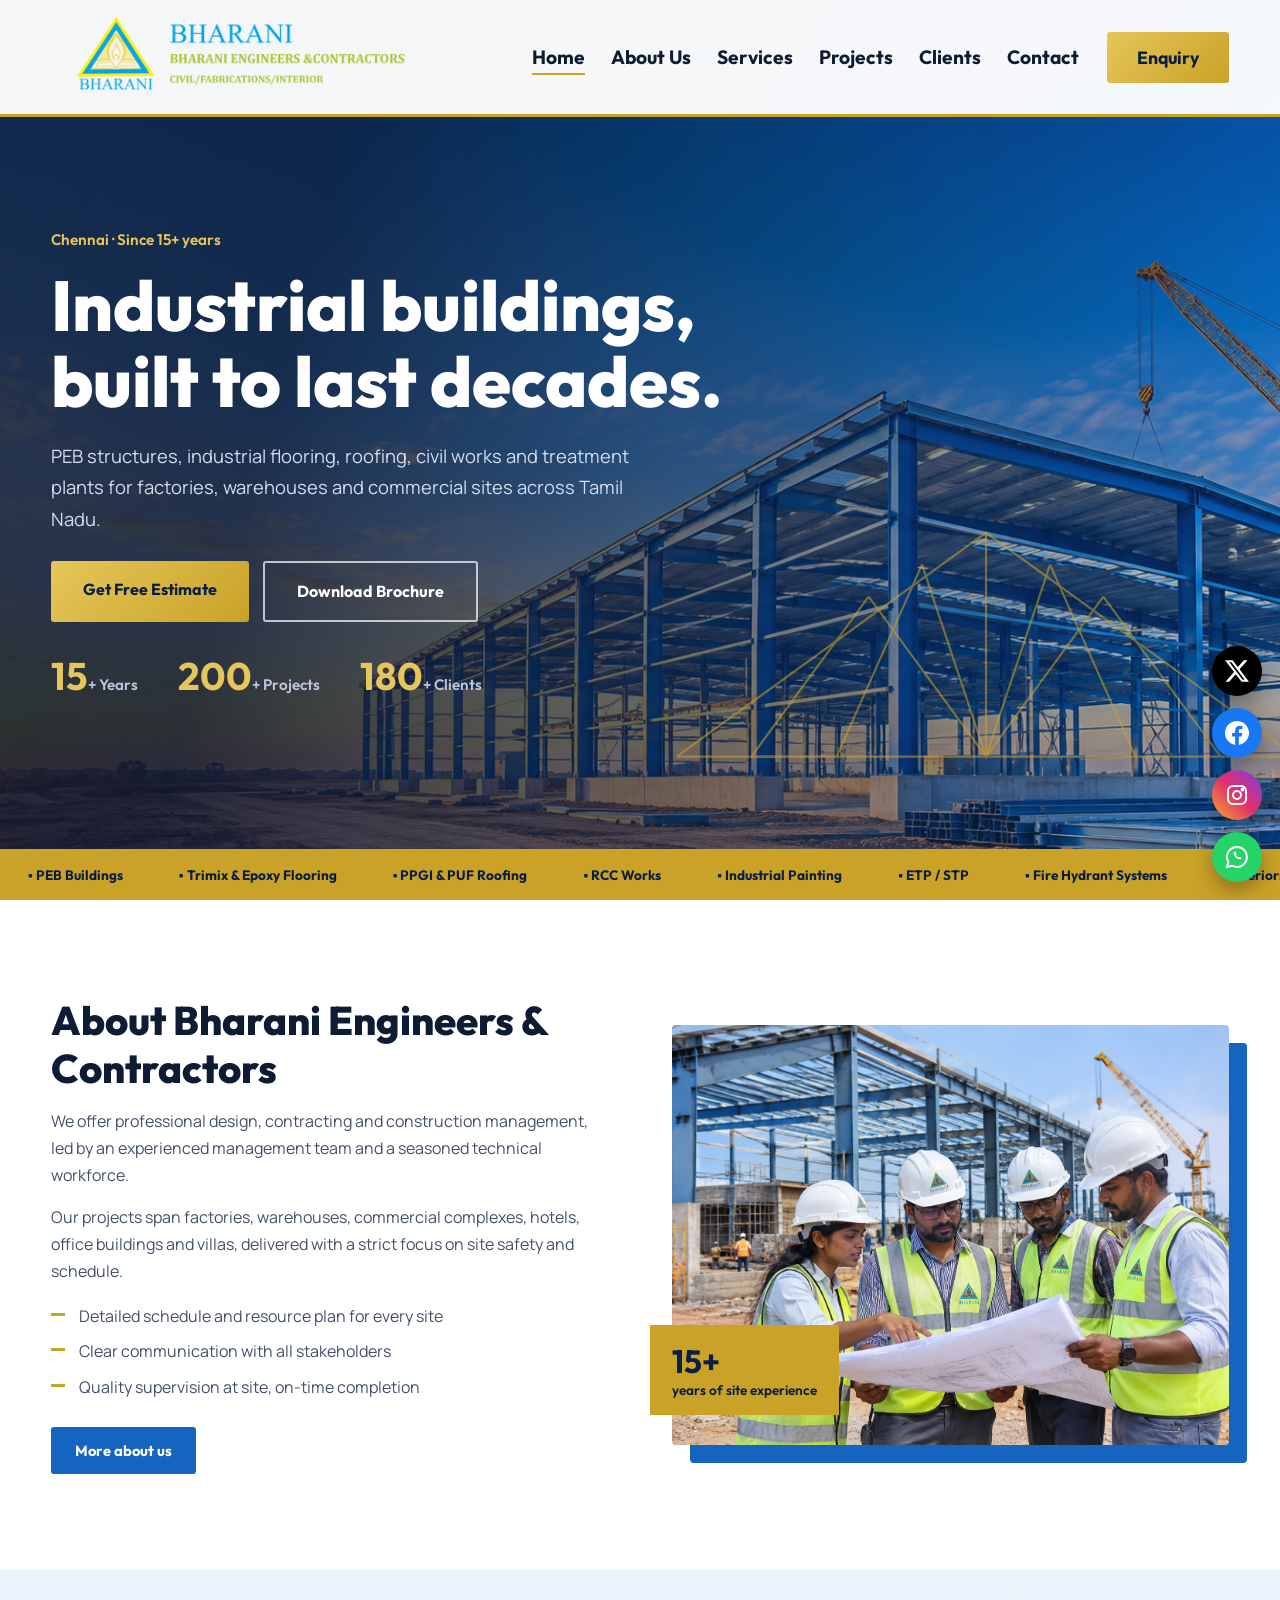
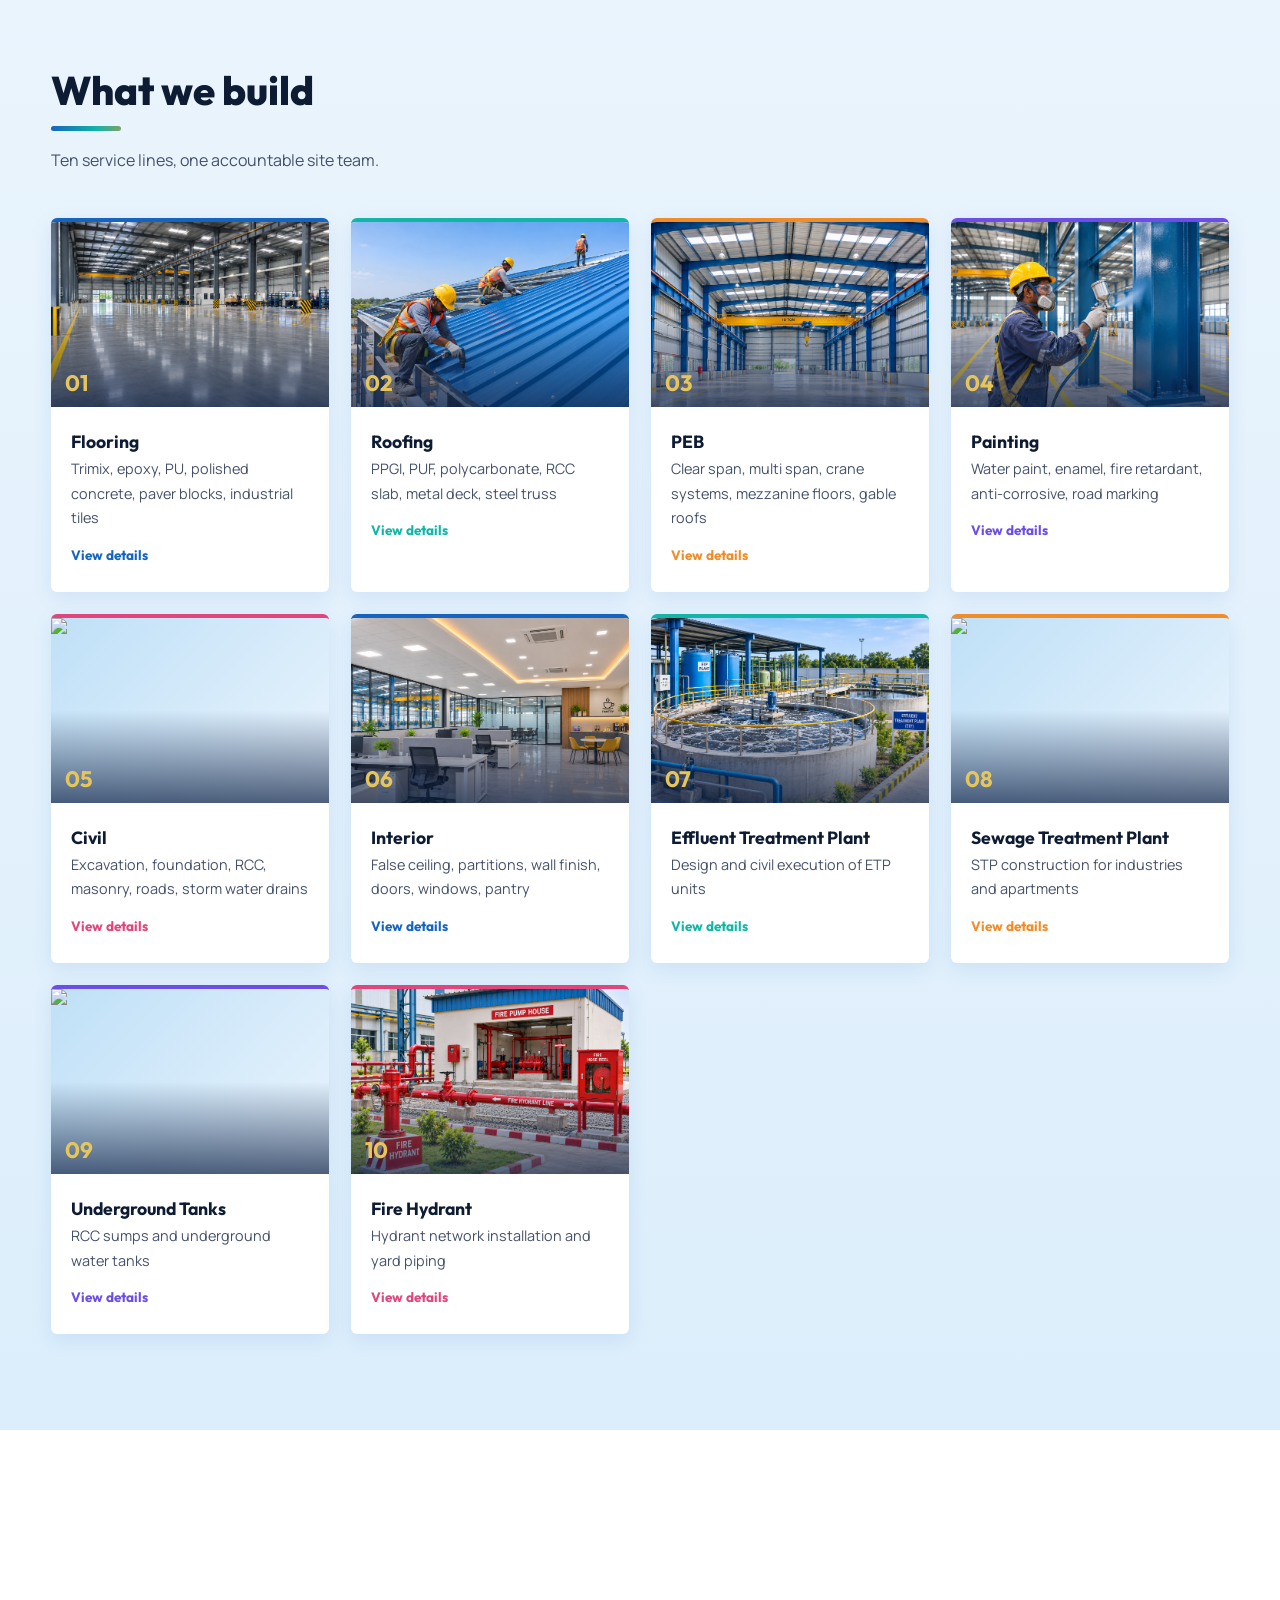
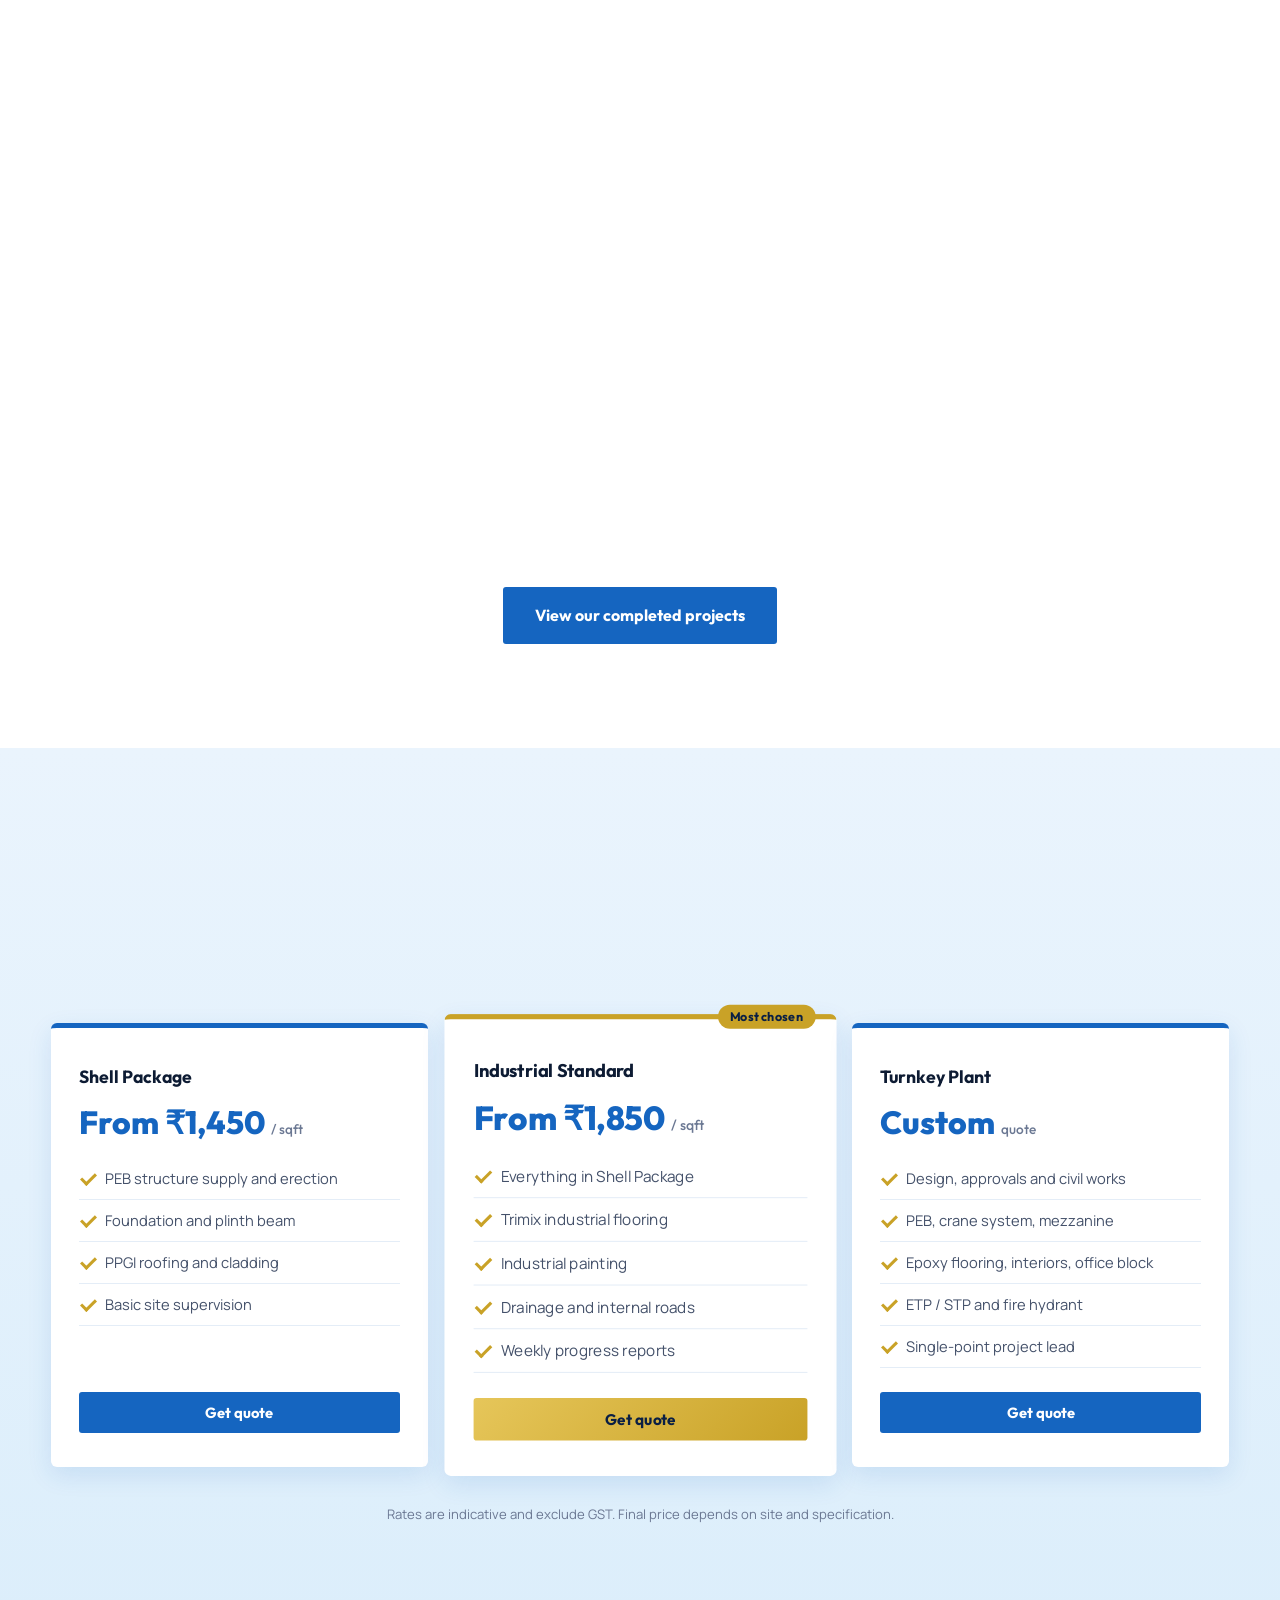
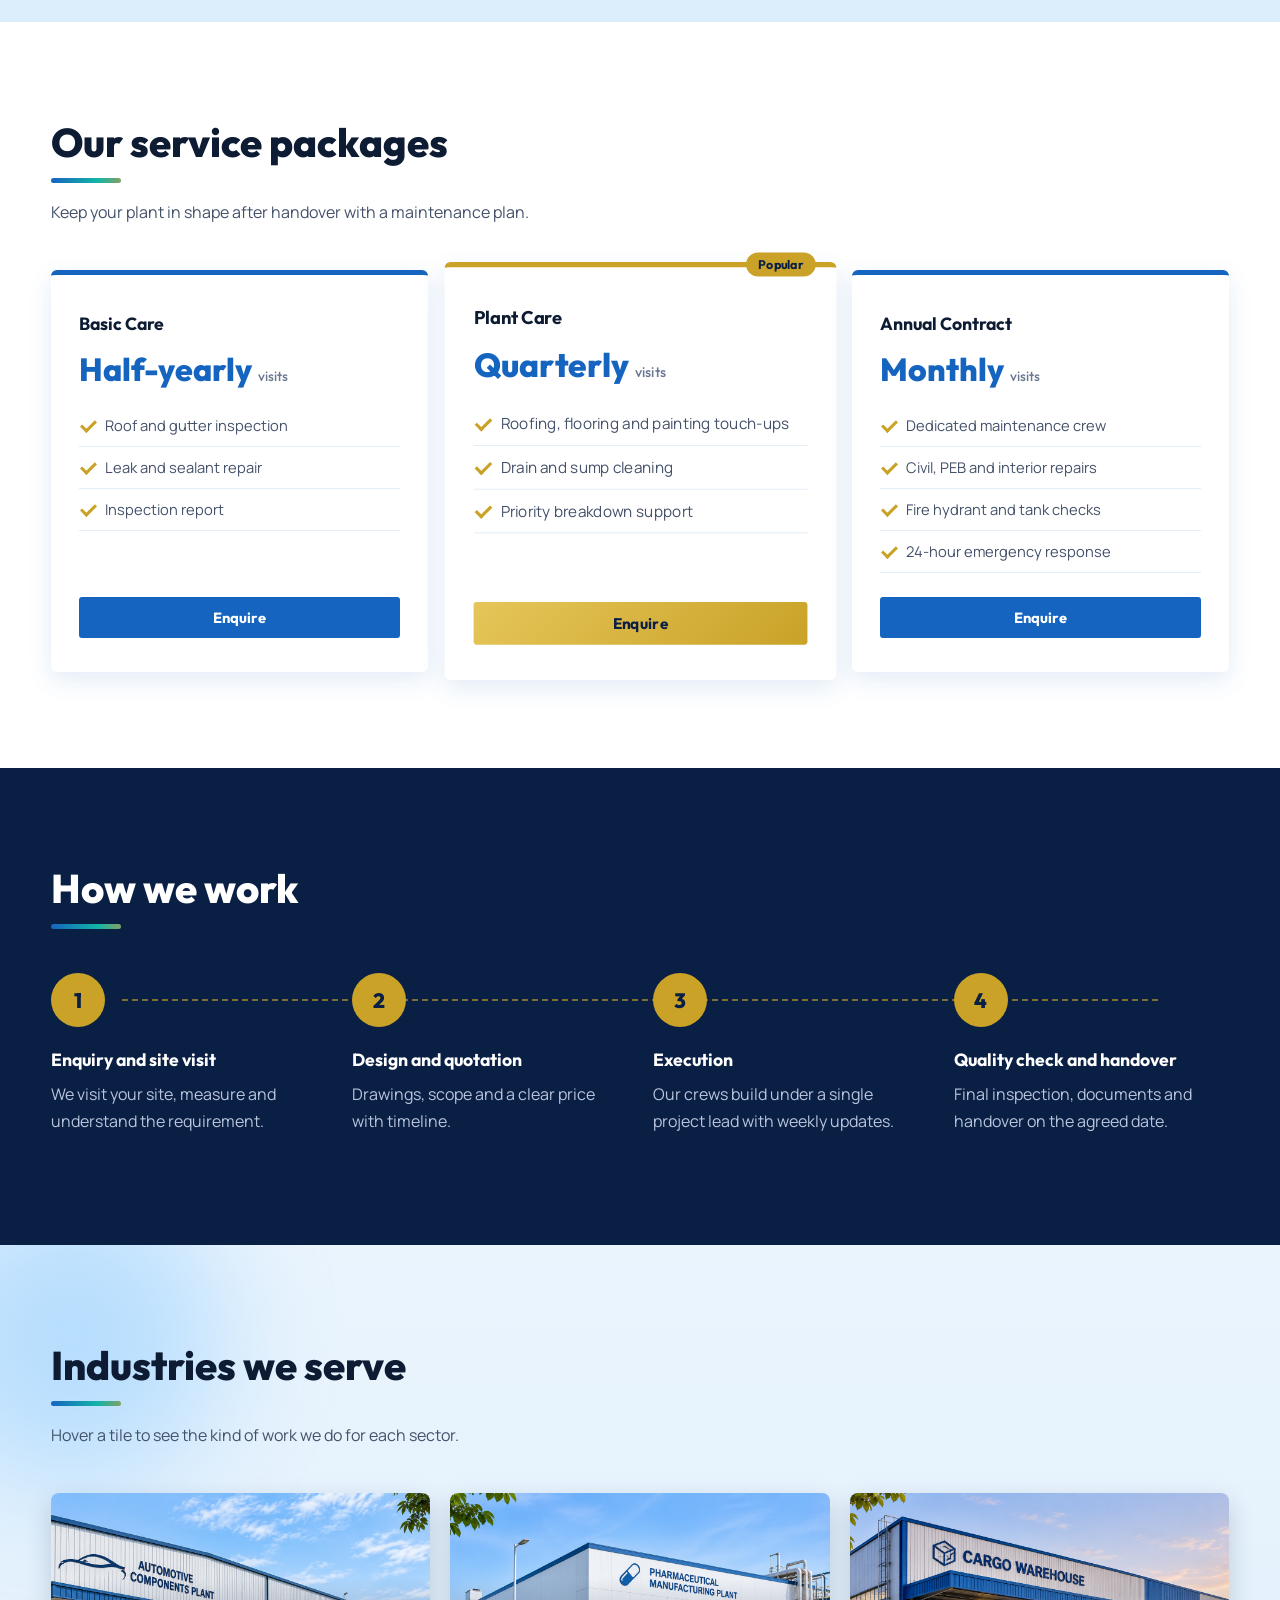
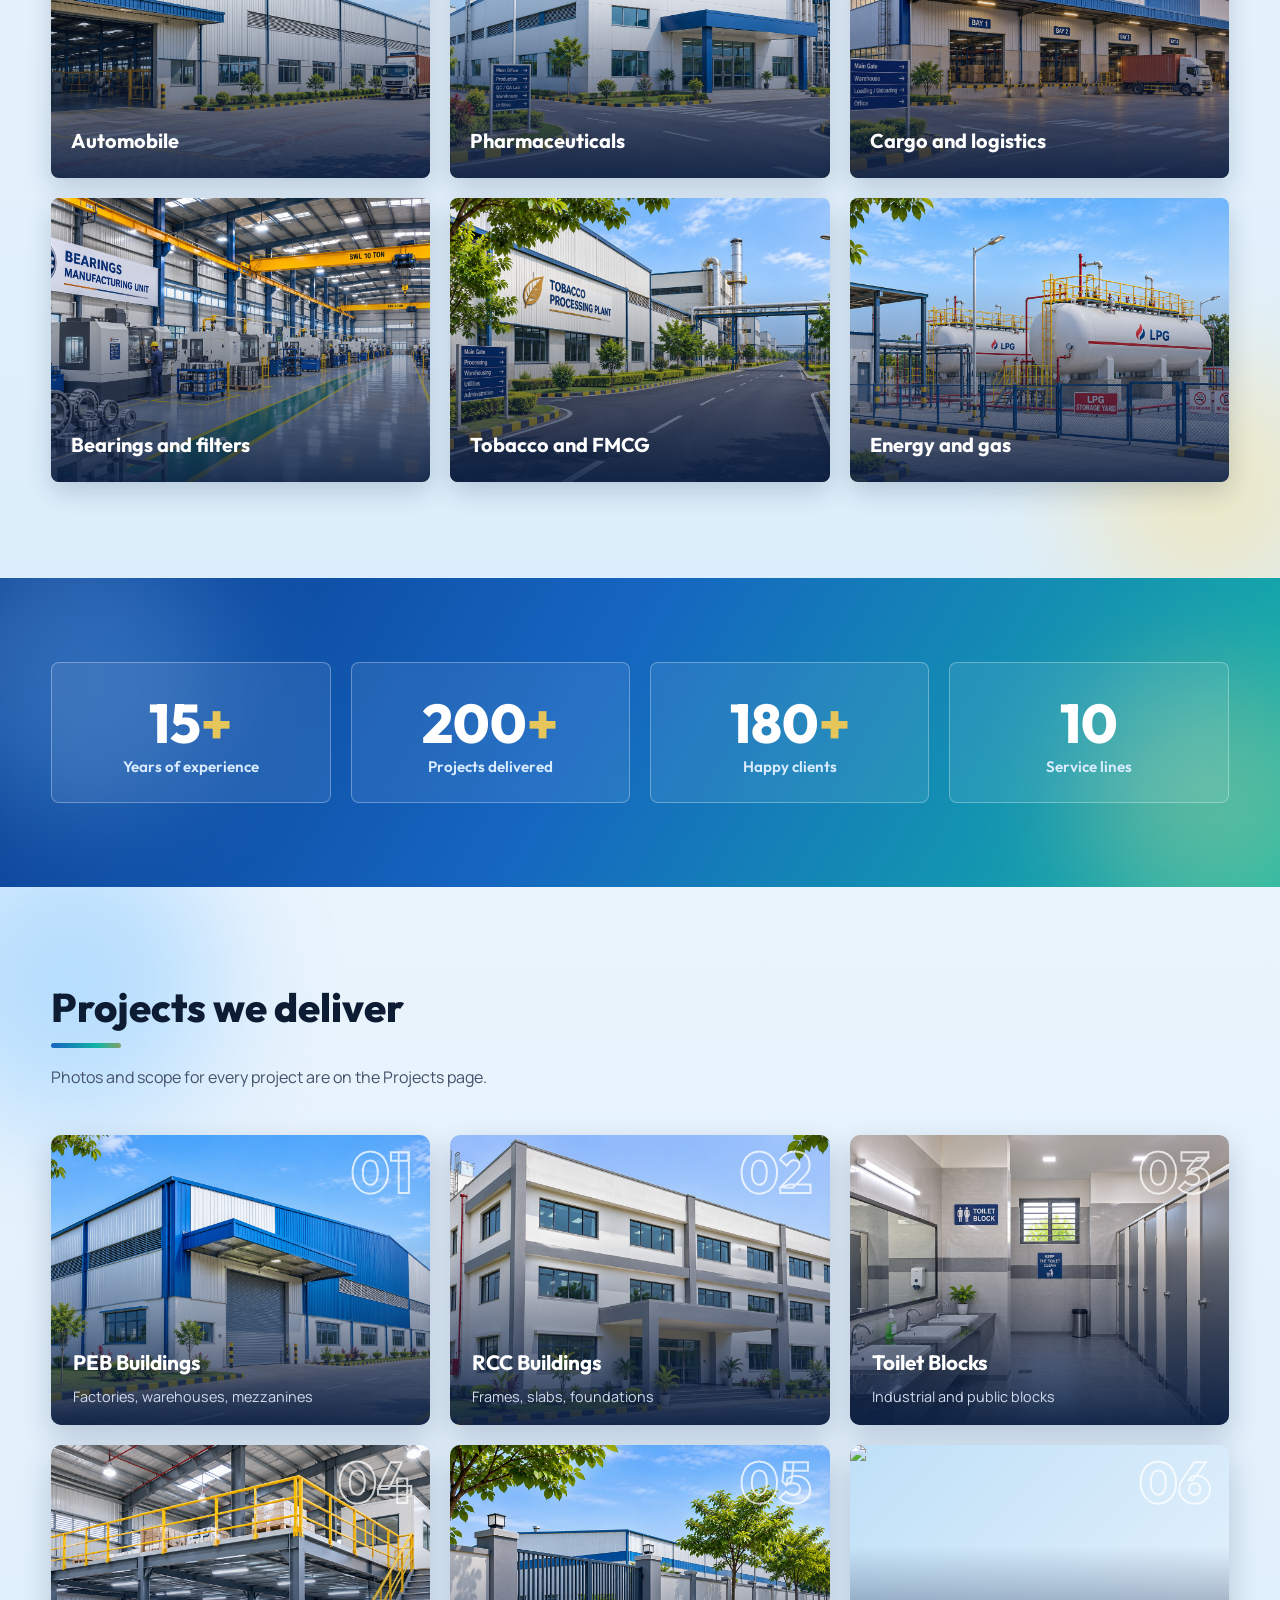
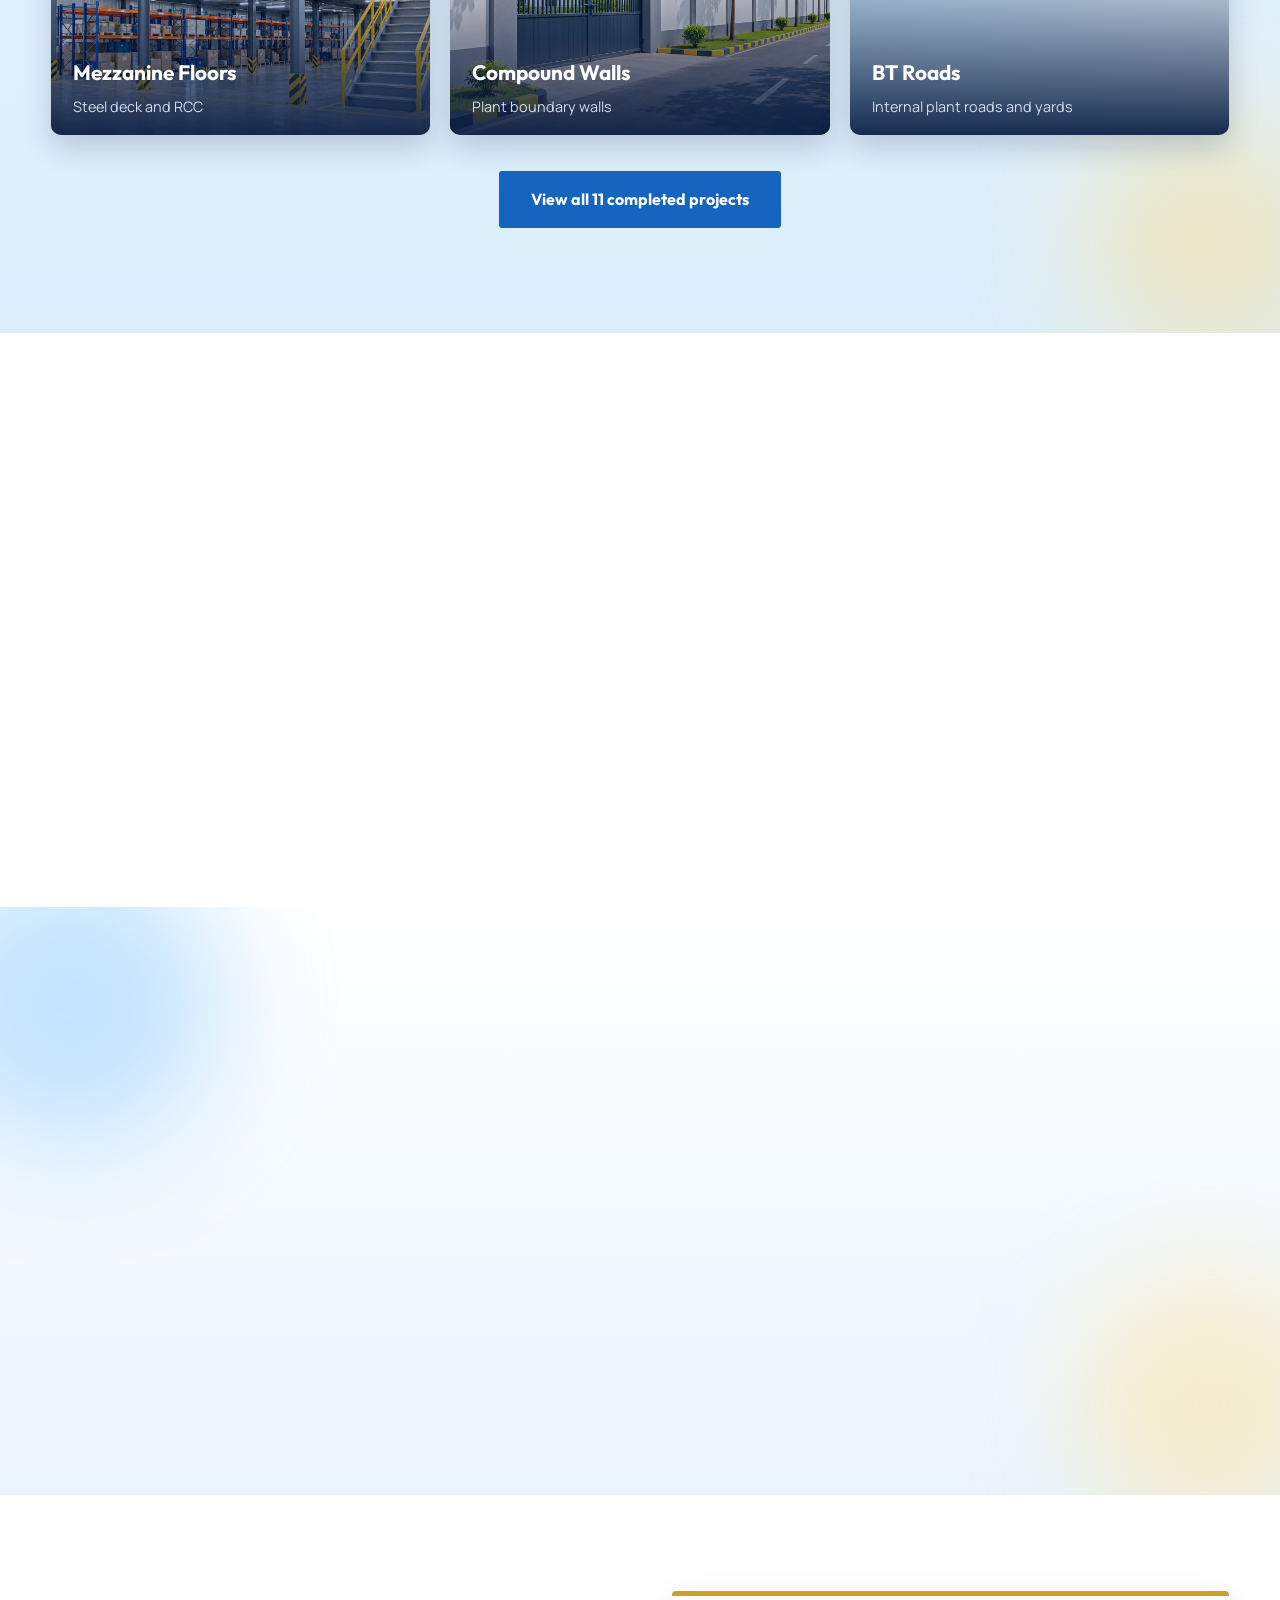
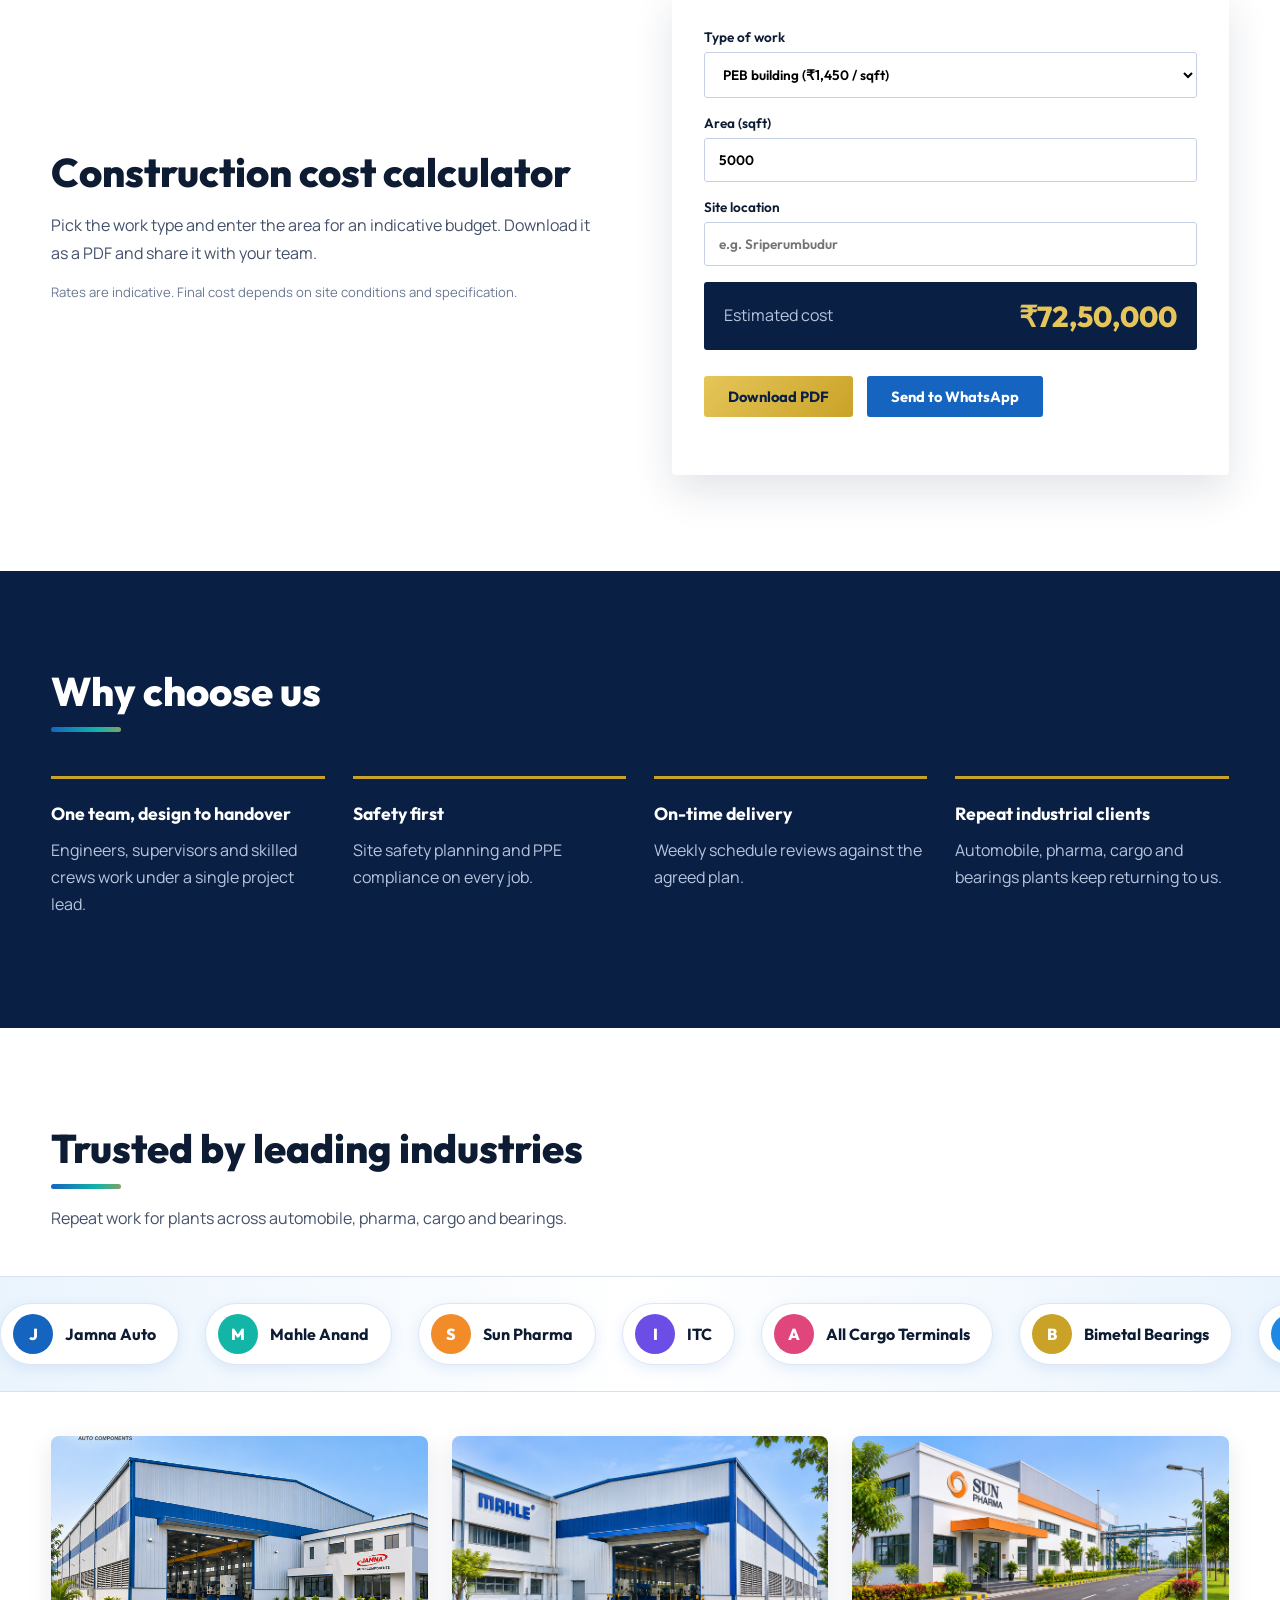
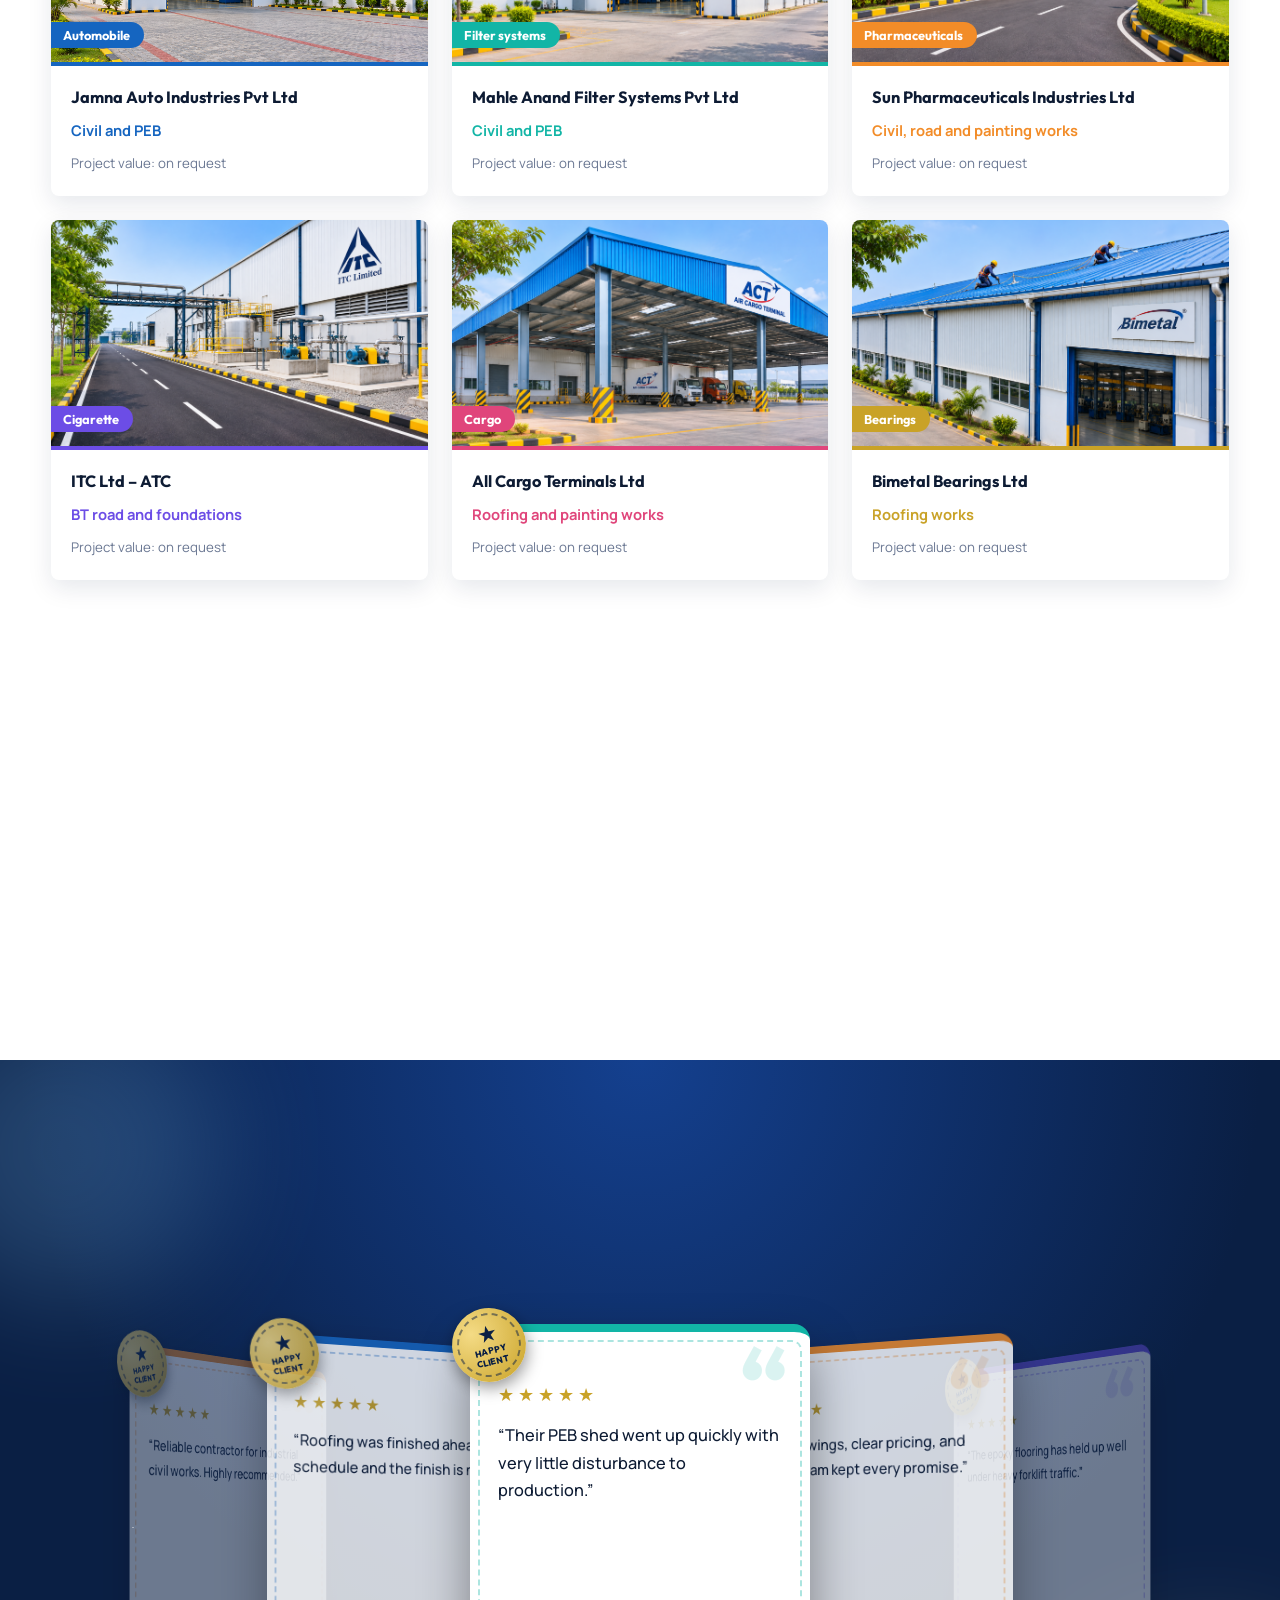
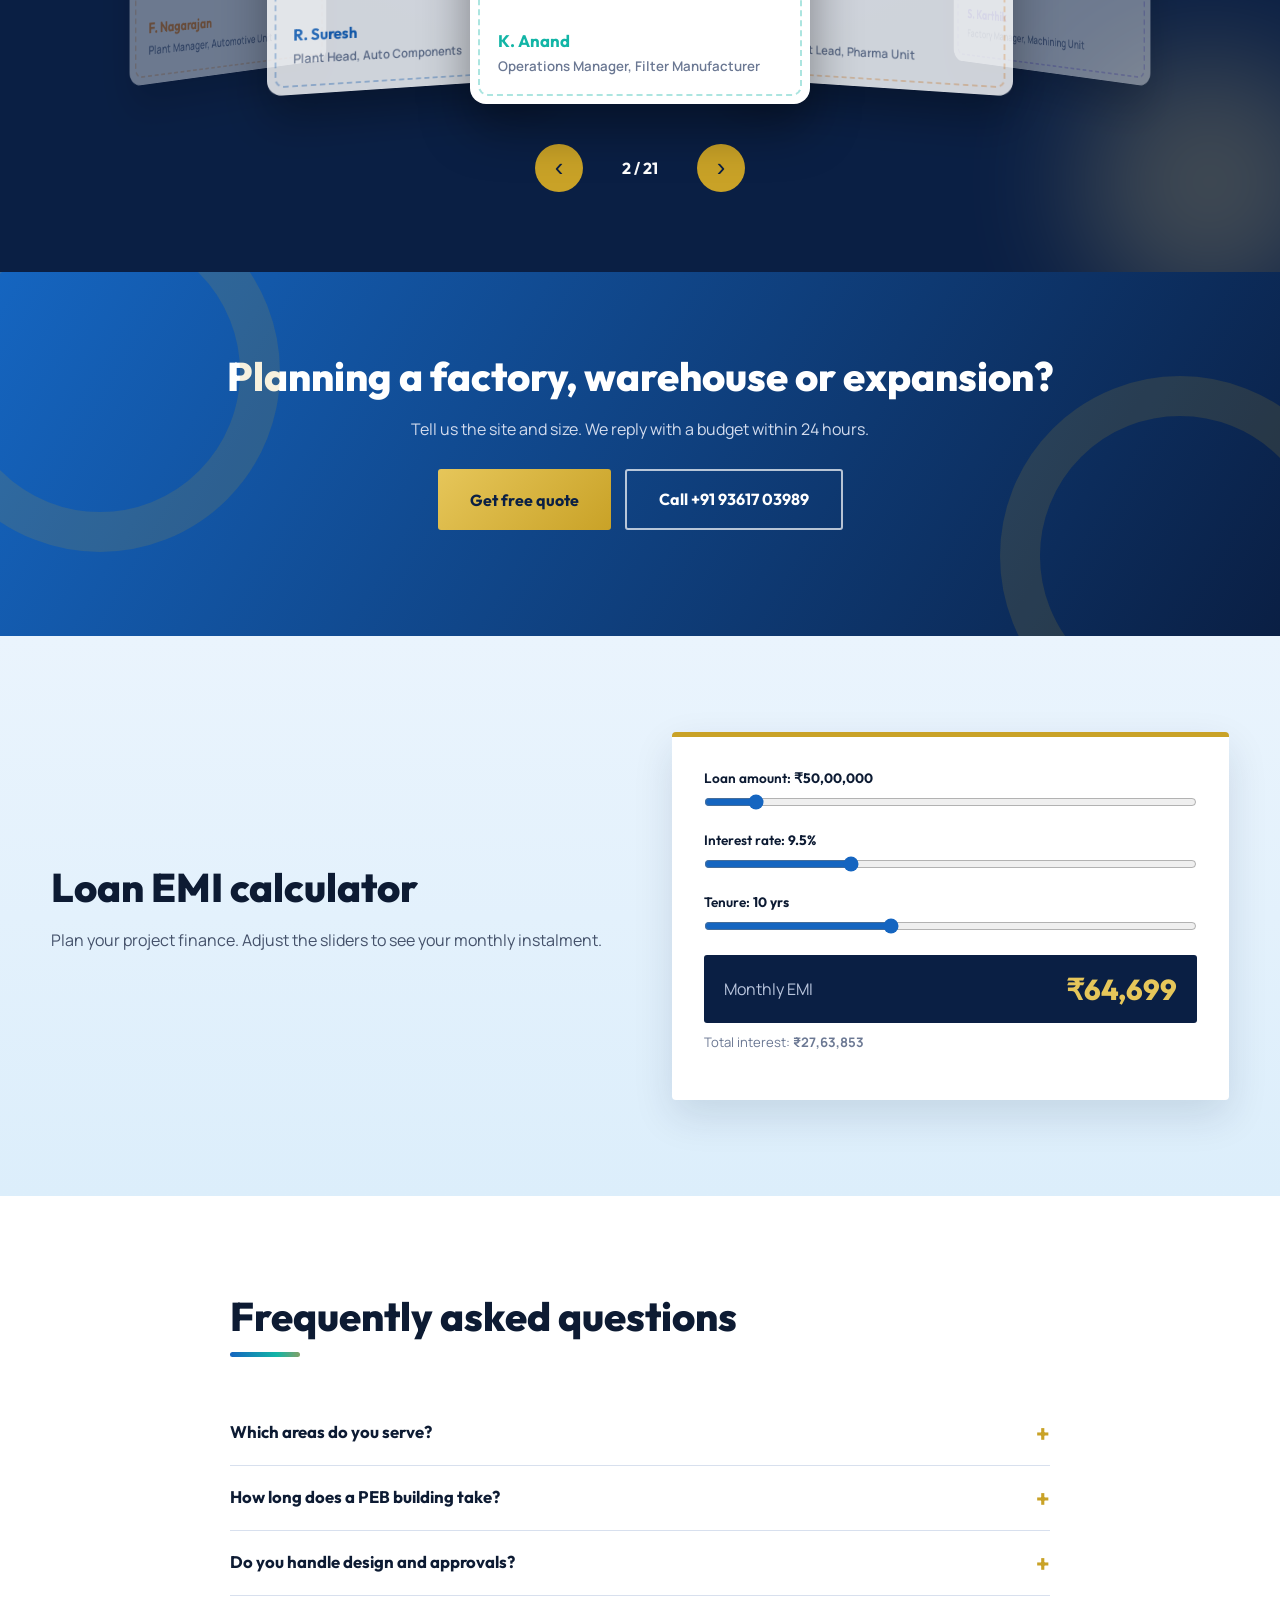
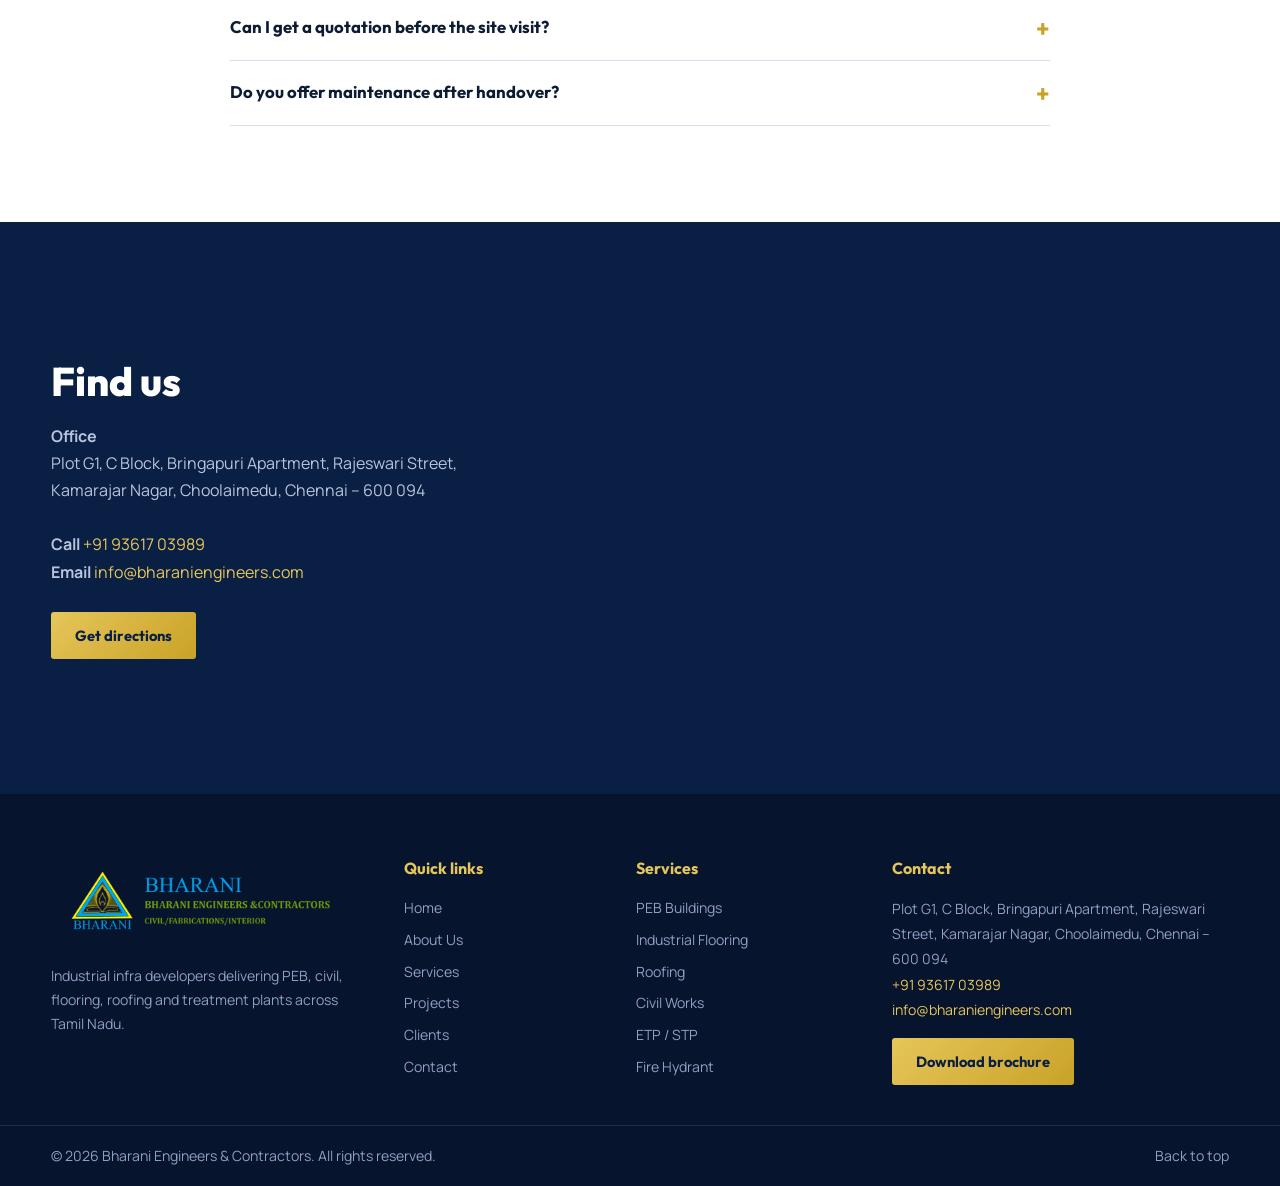
==== index.html @ 4a634eff "Add files via upload" ====
<!DOCTYPE html>
<html lang="en">
<head>
<meta charset="UTF-8">
<meta name="viewport" content="width=device-width, initial-scale=1">
<title>Bharani Engineers & Contractors | Civil, PEB, Flooring, Roofing & Fabrication – Chennai</title>
<meta name="description" content="Bharani Engineers & Contractors, Chennai: PEB buildings, industrial flooring, roofing, civil works, painting, STP/ETP and interiors for factories and commercial projects.">
<link rel="preconnect" href="https://fonts.googleapis.com">
<link href="https://fonts.googleapis.com/css2?family=Outfit:wght@400;500;600;700;800&family=Manrope:wght@400;500;600;700&display=swap" rel="stylesheet">
<link rel="stylesheet" href="css/style.css">
</head>
<body>
<div class="prog" id="prog"></div>

<header class="hdr" id="hdr">
  <a href="index.html" class="brand">
    <img src="images/logo.png" alt="Bharani logo" width="56" height="56">
    
  </a>
  <nav class="nav" id="nav">
    <a href="index.html" class="on">Home</a><a href="aboutus.html">About Us</a><a href="services.html">Services</a>
    <a href="projects.html">Projects</a><a href="clients.html">Clients</a><a href="contact.html">Contact</a>
  </nav>
  <button class="btn gold" data-open-enquiry>Enquiry</button>
  <button class="burger" id="burger" aria-label="Menu"><i></i><i></i><i></i></button>
</header>

<!-- HERO -->
<section class="hero">
  <div class="hero-bg"><img src="images/hero.jpg" alt="Industrial building site" width="1920" height="1080"></div>
  <svg class="truss" viewBox="0 0 600 300" aria-hidden="true">
    <g fill="none" stroke="#C9A227" stroke-width="2">
      <path d="M10 250H590M10 250L300 40L590 250"/><path d="M80 250L190 100M160 250L240 70M300 250V40M440 250L360 70M520 250L410 100"/><path d="M80 250L160 250M190 100L300 250L410 100M240 70L300 250L360 70"/>
    </g>
  </svg>
  <div class="wrap hero-in">
    <p class="tag">Chennai · Since 15+ years</p>
    <h1>Industrial buildings, built to last decades.</h1>
    <p class="lead">PEB structures, industrial flooring, roofing, civil works and treatment plants for factories, warehouses and commercial sites across Tamil Nadu.</p>
    <div class="cta">
      <a class="btn gold lg" href="#calculator">Get Free Estimate</a>
      <a class="btn ghost lg" href="Bharani-Company-Profile.pdf" download>Download Brochure</a>
    </div>
    <ul class="hero-stats">
      <li><b data-count="15">0</b>+ Years</li><li><b data-count="200">0</b>+ Projects</li><li><b data-count="180">0</b>+ Clients</li>
    </ul>
  </div>
  <div class="ticker"><div>
    <span>PEB Buildings</span><span>Trimix &amp; Epoxy Flooring</span><span>PPGI &amp; PUF Roofing</span><span>RCC Works</span><span>Industrial Painting</span><span>ETP / STP</span><span>Fire Hydrant Systems</span><span>Interiors</span>
    <span>PEB Buildings</span><span>Trimix &amp; Epoxy Flooring</span><span>PPGI &amp; PUF Roofing</span><span>RCC Works</span><span>Industrial Painting</span><span>ETP / STP</span><span>Fire Hydrant Systems</span><span>Interiors</span>
  </div></div>
</section>

<!-- ABOUT -->
<section class="sec" id="about">
  <div class="wrap two">
    <div class="rv">
      <h2>About Bharani Engineers &amp; Contractors</h2>
      <p>We offer professional design, contracting and construction management, led by an experienced management team and a seasoned technical workforce.</p>
      <p>Our projects span factories, warehouses, commercial complexes, hotels, office buildings and villas, delivered with a strict focus on site safety and schedule.</p>
      <ul class="ticks">
        <li>Detailed schedule and resource plan for every site</li>
        <li>Clear communication with all stakeholders</li>
        <li>Quality supervision at site, on-time completion</li>
      </ul>
      <a class="btn blue" href="aboutus.html">More about us</a>
    </div>
    <div class="imgstack rv">
      <img src="images/about-site.jpg" alt="Bharani team at an industrial site" loading="lazy" width="560" height="420">
      <div class="badge"><b>15+</b>years of site experience</div>
    </div>
  </div>
</section>

<!-- FOUNDER -->
<!-- <section class="sec dark" id="founder">
  <div class="wrap two rev">
    <div class="founder rv">
      <img src="images/founder.jpg" alt="Founder of Bharani Engineers" loading="lazy" width="420" height="500">
    </div>
    <div class="rv">
      <h2>Meet our founder</h2>
      <p class="name">[Founder Name] <span>Founder &amp; Managing Director</span></p>
      <p>[Add 3–4 lines: qualification, years in the industry, and the founding story of Bharani.]</p>
      <blockquote>“Every structure we hand over carries our name, so it has to carry weight for decades.”</blockquote>
      <a class="btn gold" href="contact.html">Talk to us</a>
    </div>
  </div>
</section> -->

<!-- SERVICES -->
<section class="sec sky" id="services">
  <div class="wrap">
    <div class="head rv"><h2>What we build</h2><p>Ten service lines, one accountable site team.</p></div>
    <div class="svc-cards"><article class="svc2 rv"><div class="ph"><img src="images/services/flooring.jpg" alt="Flooring work" loading="lazy" width="400" height="260"><i>01</i></div><div class="bd"><h3>Flooring</h3><p>Trimix, epoxy, PU, polished concrete, paver blocks, industrial tiles</p><a href="services.html#flooring">View details</a></div></article><article class="svc2 rv"><div class="ph"><img src="images/services/roofing.jpg" alt="Roofing work" loading="lazy" width="400" height="260"><i>02</i></div><div class="bd"><h3>Roofing</h3><p>PPGI, PUF, polycarbonate, RCC slab, metal deck, steel truss</p><a href="services.html#roofing">View details</a></div></article><article class="svc2 rv"><div class="ph"><img src="images/services/peb.jpg" alt="PEB work" loading="lazy" width="400" height="260"><i>03</i></div><div class="bd"><h3>PEB</h3><p>Clear span, multi span, crane systems, mezzanine floors, gable roofs</p><a href="services.html#peb">View details</a></div></article><article class="svc2 rv"><div class="ph"><img src="images/services/painting.jpg" alt="Painting work" loading="lazy" width="400" height="260"><i>04</i></div><div class="bd"><h3>Painting</h3><p>Water paint, enamel, fire retardant, anti-corrosive, road marking</p><a href="services.html#painting">View details</a></div></article><article class="svc2 rv"><div class="ph"><img src="images/services/civil.jpg" alt="Civil work" loading="lazy" width="400" height="260"><i>05</i></div><div class="bd"><h3>Civil</h3><p>Excavation, foundation, RCC, masonry, roads, storm water drains</p><a href="services.html#civil">View details</a></div></article><article class="svc2 rv"><div class="ph"><img src="images/services/interior.jpg" alt="Interior work" loading="lazy" width="400" height="260"><i>06</i></div><div class="bd"><h3>Interior</h3><p>False ceiling, partitions, wall finish, doors, windows, pantry</p><a href="services.html#interior">View details</a></div></article><article class="svc2 rv"><div class="ph"><img src="images/services/etp.jpg" alt="Effluent Treatment Plant work" loading="lazy" width="400" height="260"><i>07</i></div><div class="bd"><h3>Effluent Treatment Plant</h3><p>Design and civil execution of ETP units</p><a href="services.html#etp">View details</a></div></article><article class="svc2 rv"><div class="ph"><img src="images/services/stp.jpg" alt="Sewage Treatment Plant work" loading="lazy" width="400" height="260"><i>08</i></div><div class="bd"><h3>Sewage Treatment Plant</h3><p>STP construction for industries and apartments</p><a href="services.html#stp">View details</a></div></article><article class="svc2 rv"><div class="ph"><img src="images/services/tank.jpg" alt="Underground Tanks work" loading="lazy" width="400" height="260"><i>09</i></div><div class="bd"><h3>Underground Tanks</h3><p>RCC sumps and underground water tanks</p><a href="services.html#tank">View details</a></div></article><article class="svc2 rv"><div class="ph"><img src="images/services/hydrant.jpg" alt="Fire Hydrant work" loading="lazy" width="400" height="260"><i>10</i></div><div class="bd"><h3>Fire Hydrant</h3><p>Hydrant network installation and yard piping</p><a href="services.html#hydrant">View details</a></div></article></div>
  </div>
</section>

<!-- COMPLETED -->
<section class="sec" id="completed">
  <div class="wrap">
    <div class="head rv"><h2>Completed works</h2><p>A few recent site handovers from our industrial clients.</p></div>
    <div class="cw-grid">
      <article class="cw rv"><img src="images/completed/jamna-peb.jpg" alt="Jamna PEB building works" loading="lazy" width="500" height="360"><div><small>Jamna</small><h3>PEB Building Works</h3></div></article>
      <article class="cw rv"><img src="images/completed/mahle-expansion.jpg" alt="Mahle expansion works" loading="lazy" width="500" height="360"><div><small>Mahle</small><h3>Expansion Works</h3></div></article>
      <article class="cw rv"><img src="images/completed/weg-lpg.jpg" alt="WEG LPG yard foundation works, Hosur" loading="lazy" width="500" height="360"><div><small>WEG Industries, Hosur</small><h3>LPG Yard Foundation Works</h3></div></article>
    </div>
    <div class="chips rv"><span>Jamna Machine Building</span><span>Jamna Paver Block</span><span>Bimetal Roofing</span><span>Jamna Windows &amp; Doors</span><span>Jamna Floor Polishing</span><span>Mahle IMM Bay Expansion</span><span>Jamna Compound Wall</span><span>Jamna Epoxy Flooring</span></div>
    <div class="center"><a class="btn blue lg shine" href="projects.html">View our completed projects</a></div>
  </div>
</section>

<!-- CONSTRUCTION PACKAGES -->
<section class="sec sky" id="packages">
  <div class="wrap">
    <div class="head rv"><h2>Our construction packages</h2><p>Fixed scopes so you know what is included before work starts. Every package can be customised after a site visit.</p></div>
    <div class="pk-grid">
      <article class="pk rv"><h3>Shell Package</h3><div class="pr">From ₹1,450<small>/ sqft</small></div><ul><li>PEB structure supply and erection</li><li>Foundation and plinth beam</li><li>PPGI roofing and cladding</li><li>Basic site supervision</li></ul><button class="btn blue" data-open-enquiry>Get quote</button></article>
      <article class="pk hot rv"><em>Most chosen</em><h3>Industrial Standard</h3><div class="pr">From ₹1,850<small>/ sqft</small></div><ul><li>Everything in Shell Package</li><li>Trimix industrial flooring</li><li>Industrial painting</li><li>Drainage and internal roads</li><li>Weekly progress reports</li></ul><button class="btn gold" data-open-enquiry>Get quote</button></article>
      <article class="pk rv"><h3>Turnkey Plant</h3><div class="pr">Custom<small>quote</small></div><ul><li>Design, approvals and civil works</li><li>PEB, crane system, mezzanine</li><li>Epoxy flooring, interiors, office block</li><li>ETP / STP and fire hydrant</li><li>Single-point project lead</li></ul><button class="btn blue" data-open-enquiry>Get quote</button></article>
    </div>
    <p class="note center">Rates are indicative and exclude GST. Final price depends on site and specification.</p>
  </div>
</section>

<!-- SERVICE PACKAGES -->
<section class="sec" id="service-packages">
  <div class="wrap">
    <div class="head rv"><h2>Our service packages</h2><p>Keep your plant in shape after handover with a maintenance plan.</p></div>
    <div class="pk-grid">
      <article class="pk rv"><h3>Basic Care</h3><div class="pr">Half-yearly<small>visits</small></div><ul><li>Roof and gutter inspection</li><li>Leak and sealant repair</li><li>Inspection report</li></ul><button class="btn blue" data-open-enquiry>Enquire</button></article>
      <article class="pk hot rv"><em>Popular</em><h3>Plant Care</h3><div class="pr">Quarterly<small>visits</small></div><ul><li>Roofing, flooring and painting touch-ups</li><li>Drain and sump cleaning</li><li>Priority breakdown support</li></ul><button class="btn gold" data-open-enquiry>Enquire</button></article>
      <article class="pk rv"><h3>Annual Contract</h3><div class="pr">Monthly<small>visits</small></div><ul><li>Dedicated maintenance crew</li><li>Civil, PEB and interior repairs</li><li>Fire hydrant and tank checks</li><li>24-hour emergency response</li></ul><button class="btn blue" data-open-enquiry>Enquire</button></article>
    </div>
  </div>
</section>

<!-- PROCESS -->
<section class="sec dark" id="process">
  <div class="wrap">
    <div class="head rv"><h2>How we work</h2></div>
    <ol class="steps">
      <li class="rv"><b>1</b><h3>Enquiry and site visit</h3><p>We visit your site, measure and understand the requirement.</p></li>
      <li class="rv"><b>2</b><h3>Design and quotation</h3><p>Drawings, scope and a clear price with timeline.</p></li>
      <li class="rv"><b>3</b><h3>Execution</h3><p>Our crews build under a single project lead with weekly updates.</p></li>
      <li class="rv"><b>4</b><h3>Quality check and handover</h3><p>Final inspection, documents and handover on the agreed date.</p></li>
    </ol>
  </div>
</section>

<!-- INDUSTRIES -->
<section class="sec sky" id="industries"><span class="blob b1"></span><span class="blob b2"></span>
  <div class="wrap">
    <div class="head rv"><h2>Industries we serve</h2><p>Hover a tile to see the kind of work we do for each sector.</p></div>
    <div class="ind-tiles"><a href="projects.html" class="it rv" style="--c:#1565C0"><img src="images/industries/automobile.jpg" alt="Automobile industry" loading="lazy" width="400" height="320"><span class="tg"></span><div><h3>Automobile</h3><p>Plants, machine shops, paver yards</p></div></a><a href="projects.html" class="it rv" style="--c:#12B5A6"><img src="images/industries/pharma.jpg" alt="Pharmaceuticals industry" loading="lazy" width="400" height="320"><span class="tg"></span><div><h3>Pharmaceuticals</h3><p>Civil, roads and painting</p></div></a><a href="projects.html" class="it rv" style="--c:#F28C28"><img src="images/industries/cargo.jpg" alt="Cargo and logistics industry" loading="lazy" width="400" height="320"><span class="tg"></span><div><h3>Cargo and logistics</h3><p>Roofing and warehouse works</p></div></a><a href="projects.html" class="it rv" style="--c:#6C4DE6"><img src="images/industries/bearings.jpg" alt="Bearings and filters industry" loading="lazy" width="400" height="320"><span class="tg"></span><div><h3>Bearings and filters</h3><p>Expansion bays and PEB sheds</p></div></a><a href="projects.html" class="it rv" style="--c:#E0457B"><img src="images/industries/tobacco.jpg" alt="Tobacco and FMCG industry" loading="lazy" width="400" height="320"><span class="tg"></span><div><h3>Tobacco and FMCG</h3><p>BT roads and foundations</p></div></a><a href="projects.html" class="it rv" style="--c:#C9A227"><img src="images/industries/energy.jpg" alt="Energy and gas industry" loading="lazy" width="400" height="320"><span class="tg"></span><div><h3>Energy and gas</h3><p>LPG yard foundations</p></div></a></div>
  </div>
</section>

<!-- NUMBERS -->
<section class="nums" id="numbers"><span class="blob b1"></span><span class="blob b2"></span>
  <div class="wrap nums-g">
    <div class="rv"><b data-cnt="15">0</b><span>Years of experience</span></div>
    <div class="rv"><b data-cnt="200">0</b><span>Projects delivered</span></div>
    <div class="rv"><b data-cnt="180">0</b><span>Happy clients</span></div>
    <div class="rv"><b data-cnt="10">0</b><span>Service lines</span></div>
  </div>
</section>
<!-- PROJECTS -->
<section class="sec sky" id="projects"><span class="blob b1"></span><span class="blob b2"></span>
  <div class="wrap">
    <div class="head rv"><h2>Projects we deliver</h2><p>Photos and scope for every project are on the Projects page.</p></div>
    <div class="pj-grid">
      <a href="projects.html#jamna-peb-building" class="pj rv" style="--c:#1565C0"><img src="images/project-peb.jpg" alt="PEB building" loading="lazy" width="500" height="380"><i>01</i><div><h3>PEB Buildings</h3><p>Factories, warehouses, mezzanines</p><b>View projects →</b></div></a>
      <a href="projects.html" class="pj rv" style="--c:#12B5A6"><img src="images/project-rcc.jpg" alt="RCC building" loading="lazy" width="500" height="380"><i>02</i><div><h3>RCC Buildings</h3><p>Frames, slabs, foundations</p><b>View projects →</b></div></a>
      <a href="projects.html" class="pj rv" style="--c:#F28C28"><img src="images/project-toilet.jpg" alt="Toilet block" loading="lazy" width="500" height="380"><i>03</i><div><h3>Toilet Blocks</h3><p>Industrial and public blocks</p><b>View projects →</b></div></a>
      <a href="projects.html" class="pj rv" style="--c:#6C4DE6"><img src="images/project-floors.jpg" alt="Mezzanine floor" loading="lazy" width="500" height="380"><i>04</i><div><h3>Mezzanine Floors</h3><p>Steel deck and RCC</p><b>View projects →</b></div></a>
      <a href="projects.html#jamna-compound-wall" class="pj rv" style="--c:#E0457B"><img src="images/project-compound.jpg" alt="Compound wall" loading="lazy" width="500" height="380"><i>05</i><div><h3>Compound Walls</h3><p>Plant boundary walls</p><b>View projects →</b></div></a>
      <a href="projects.html" class="pj rv" style="--c:#C9A227"><img src="images/project-btroad.jpg" alt="BT road" loading="lazy" width="500" height="380"><i>06</i><div><h3>BT Roads</h3><p>Internal plant roads and yards</p><b>View projects →</b></div></a>
    </div>
    <div class="center"><a class="btn blue lg shine" href="projects.html">View all 11 completed projects</a></div>
  </div>
</section>

<!-- BEFORE AFTER -->
<section class="sec" id="transform">
  <div class="wrap two">
    <div class="rv"><h2>See the difference</h2><p>Drag the handle to compare a worn industrial floor with the finished epoxy surface. The same method applies to roofing, painting and paving.</p>
      <a class="btn blue shine" href="projects.html">See more transformations</a></div>
    <div class="ba rv" id="ba" style="--p:50%">
      <img src="images/after.jpg" alt="After: finished floor" loading="lazy" width="640" height="440">
      <div class="ba-b"><img src="images/before.jpg" alt="Before: worn floor" loading="lazy" width="640" height="440"></div>
      <span class="lb l1">Before</span><span class="lb l2">After</span><i class="hd"></i>
      <input type="range" min="0" max="100" value="50" aria-label="Before and after slider">
    </div>
  </div>
</section>

<!-- STANDARDS -->
<section class="sec std" id="standards"><span class="blob b1"></span><span class="blob b2"></span>
  <div class="wrap">
    <div class="head rv"><h2>Our site standards</h2><p>What you can expect on every Bharani site.</p></div>
    <div class="std-g">
      <div class="rv" style="--c:#1565C0"><svg viewBox="0 0 24 24"><path d="M12 2l8 3v6c0 5-3.5 9-8 11-4.5-2-8-6-8-11V5z"/><path d="M8.5 12l2.5 2.5L16 9.5"/></svg><h3>Safety first</h3><p>PPE, toolbox talks and safety supervision on every shift.</p></div>
      <div class="rv" style="--c:#12B5A6"><svg viewBox="0 0 24 24"><circle cx="12" cy="12" r="9"/><path d="M7.5 12.5l3 3 6-7"/></svg><h3>Quality checks</h3><p>Stage-wise inspection before the next activity begins.</p></div>
      <div class="rv" style="--c:#F28C28"><svg viewBox="0 0 24 24"><circle cx="12" cy="12" r="9"/><path d="M12 7v5l3.5 2"/></svg><h3>On-time handover</h3><p>Weekly schedule review against the agreed date.</p></div>
      <div class="rv" style="--c:#6C4DE6"><svg viewBox="0 0 24 24"><path d="M3 17h18M5 17a7 7 0 0 1 14 0M12 5v5M9 7h6"/></svg><h3>Skilled crews</h3><p>Trained fabricators, masons and supervisors, not daily hires.</p></div>
    </div>
  </div>
</section>

<!-- CALCULATOR -->
<section class="sec" id="calculator">
  <div class="wrap two">
    <div class="rv">
      <h2>Construction cost calculator</h2>
      <p>Pick the work type and enter the area for an indicative budget. Download it as a PDF and share it with your team.</p>
      <p class="note">Rates are indicative. Final cost depends on site conditions and specification.</p>
    </div>
    <form class="card calc rv" id="calcForm" onsubmit="return false">
      <label>Type of work
        <select id="cType">
          <option value="1450">PEB building (₹1,450 / sqft)</option>
          <option value="1900">RCC building (₹1,900 / sqft)</option>
          <option value="140">Trimix flooring (₹140 / sqft)</option>
          <option value="420">Epoxy flooring (₹420 / sqft)</option>
          <option value="260">PPGI roofing (₹260 / sqft)</option>
          <option value="35">Industrial painting (₹35 / sqft)</option>
        </select></label>
      <label>Area (sqft)<input type="number" id="cArea" min="100" value="5000"></label>
      <label>Site location<input type="text" id="cLoc" placeholder="e.g. Sriperumbudur"></label>
      <div class="total"><span>Estimated cost</span><b id="cTotal">₹0</b></div>
      <div class="cta"><button class="btn gold" id="cPdf">Download PDF</button><button class="btn blue" id="cWa">Send to WhatsApp</button></div>
    </form>
  </div>
</section>

<!-- WHY -->
<section class="sec dark" id="why">
  <div class="wrap">
    <div class="head rv"><h2>Why choose us</h2></div>
    <div class="why-grid">
      <div class="rv"><h3>One team, design to handover</h3><p>Engineers, supervisors and skilled crews work under a single project lead.</p></div>
      <div class="rv"><h3>Safety first</h3><p>Site safety planning and PPE compliance on every job.</p></div>
      <div class="rv"><h3>On-time delivery</h3><p>Weekly schedule reviews against the agreed plan.</p></div>
      <div class="rv"><h3>Repeat industrial clients</h3><p>Automobile, pharma, cargo and bearings plants keep returning to us.</p></div>
    </div>
  </div>
</section>

<!-- CLIENTS -->
<section class="sec" id="clients">
  <div class="wrap"><div class="head rv"><h2>Trusted by leading industries</h2><p>Repeat work for plants across automobile, pharma, cargo and bearings.</p></div></div>
  <div class="marquee"><div id="logoTrack"></div></div>
  <div class="wrap"><div class="cl-grid2"><article class="cl2 rv" style="--c:#1565C0"><div class="ph"><img src="images/clients/jamna-work.jpg" alt="Jamna Auto Industries Pvt Ltd project" loading="lazy" width="400" height="240"><em>Automobile</em></div><div class="bd"><h3>Jamna Auto Industries Pvt Ltd</h3><p>Civil and PEB</p><small>Project value: on request</small></div></article><article class="cl2 rv" style="--c:#12B5A6"><div class="ph"><img src="images/clients/mahle-work.jpg" alt="Mahle Anand Filter Systems Pvt Ltd project" loading="lazy" width="400" height="240"><em>Filter systems</em></div><div class="bd"><h3>Mahle Anand Filter Systems Pvt Ltd</h3><p>Civil and PEB</p><small>Project value: on request</small></div></article><article class="cl2 rv" style="--c:#F28C28"><div class="ph"><img src="images/clients/sun-pharma-work.jpg" alt="Sun Pharmaceuticals Industries Ltd project" loading="lazy" width="400" height="240"><em>Pharmaceuticals</em></div><div class="bd"><h3>Sun Pharmaceuticals Industries Ltd</h3><p>Civil, road and painting works</p><small>Project value: on request</small></div></article><article class="cl2 rv" style="--c:#6C4DE6"><div class="ph"><img src="images/clients/itc-work.jpg" alt="ITC Ltd – ATC project" loading="lazy" width="400" height="240"><em>Cigarette</em></div><div class="bd"><h3>ITC Ltd – ATC</h3><p>BT road and foundations</p><small>Project value: on request</small></div></article><article class="cl2 rv" style="--c:#E0457B"><div class="ph"><img src="images/clients/act-work.jpg" alt="All Cargo Terminals Ltd project" loading="lazy" width="400" height="240"><em>Cargo</em></div><div class="bd"><h3>All Cargo Terminals Ltd</h3><p>Roofing and painting works</p><small>Project value: on request</small></div></article><article class="cl2 rv" style="--c:#C9A227"><div class="ph"><img src="images/clients/bimetal-work.jpg" alt="Bimetal Bearings Ltd project" loading="lazy" width="400" height="240"><em>Bearings</em></div><div class="bd"><h3>Bimetal Bearings Ltd</h3><p>Roofing works</p><small>Project value: on request</small></div></article><article class="cl2 rv" style="--c:#1E88E5"><div class="ph"><img src="images/clients/weg-work.jpg" alt="WEG Industries (India) Pvt Ltd project" loading="lazy" width="400" height="240"><em>Automobile</em></div><div class="bd"><h3>WEG Industries (India) Pvt Ltd</h3><p>LPG yard foundation works</p><small>Project value: on request</small></div></article></div></div>
</section>

<!-- TESTIMONIALS -->
<section class="vx" id="reviews"><span class="blob b1"></span><span class="blob b2"></span><div class="vx-stars" id="vxStars"></div>
  <div class="wrap"><div class="head rv"><h2>What our clients say</h2><p>Feedback from plant heads, managers and owners. Drag, swipe or use the arrows.</p></div></div>
  <div class="vx-stage" id="vxStage"></div>
  <div class="vx-ctl"><button id="vxPrev" aria-label="Previous review">‹</button><span id="vxCnt"></span><button id="vxNext" aria-label="Next review">›</button></div>
</section>


<!-- CTA BAND -->
<section class="band">
  <div class="wrap">
    <h2>Planning a factory, warehouse or expansion?</h2>
    <p>Tell us the site and size. We reply with a budget within 24 hours.</p>
    <div class="cta"><button class="btn gold lg shine" data-open-enquiry>Get free quote</button><a class="btn ghost lg" href="tel:+919361703989">Call +91 93617 03989</a></div>
  </div>
</section>

<!-- EMI -->
<section class="sec grey" id="emi">
  <div class="wrap two">
    <div class="rv"><h2>Loan EMI calculator</h2><p>Plan your project finance. Adjust the sliders to see your monthly instalment.</p></div>
    <div class="card rv emi">
      <label>Loan amount: <b id="lAmtV"></b><input type="range" id="lAmt" min="500000" max="50000000" step="100000" value="5000000"></label>
      <label>Interest rate: <b id="lRateV"></b><input type="range" id="lRate" min="6" max="18" step="0.1" value="9.5"></label>
      <label>Tenure: <b id="lYrV"></b><input type="range" id="lYr" min="1" max="25" step="1" value="10"></label>
      <div class="total"><span>Monthly EMI</span><b id="emiOut"></b></div>
      <p class="note">Total interest: <b id="emiInt"></b></p>
    </div>
  </div>
</section>

<!-- FAQ -->
<section class="sec" id="faq">
  <div class="wrap narrow">
    <div class="head rv"><h2>Frequently asked questions</h2></div>
    <details class="rv"><summary>Which areas do you serve?</summary><p>We work across Chennai and Tamil Nadu, and take up industrial sites in neighbouring states on request.</p></details>
    <details class="rv"><summary>How long does a PEB building take?</summary><p>Most buildings are completed in 8–16 weeks depending on size, after drawings and foundation are ready.</p></details>
    <details class="rv"><summary>Do you handle design and approvals?</summary><p>Yes. We provide design, drawings and construction management as per your requirement.</p></details>
    <details class="rv"><summary>Can I get a quotation before the site visit?</summary><p>Use the calculator or the enquiry form for an indicative figure. A site visit confirms the final quote.</p></details>
    <details class="rv"><summary>Do you offer maintenance after handover?</summary><p>Yes. Roofing, flooring and painting maintenance contracts are available.</p></details>
  </div>
</section>

<!-- FIND US -->
<section class="sec dark" id="find">
  <div class="wrap two">
    <div class="rv">
      <h2>Find us</h2>
      <address>
        <b>Office</b><br>Plot G1, C Block, Bringapuri Apartment, Rajeswari Street,<br>Kamarajar Nagar, Choolaimedu, Chennai – 600 094<br><br>
        <b>Call</b> <a href="tel:+919361703989">+91 93617 03989</a><br>
        <b>Email</b> <a href="mailto:info@bharaniengineers.com">info@bharaniengineers.com</a>
      </address>
      <a class="btn gold" href="https://www.google.com/maps/dir/?api=1&destination=Bringapuri+Apartment+Choolaimedu+Chennai" target="_blank" rel="noopener">Get directions</a>
    </div>
    <iframe class="map rv" title="Bharani office map" loading="lazy" src="https://www.google.com/maps?q=Bringapuri+Apartment+Rajeswari+Street+Choolaimedu+Chennai&output=embed"></iframe>
  </div>
</section>

<footer class="ftr">
  <div class="wrap fgrid">
    <div><a href="index.html" class="brand"><img src="images/logo.png" alt="Bharani logo" width="56" height="56" loading="lazy"></a>
      <p>Industrial infra developers delivering PEB, civil, flooring, roofing and treatment plants across Tamil Nadu.</p></div>
    <div><h4>Quick links</h4><a href="index.html">Home</a><a href="aboutus.html">About Us</a><a href="services.html">Services</a><a href="projects.html">Projects</a><a href="clients.html">Clients</a><a href="contact.html">Contact</a></div>
    <div><h4>Services</h4><a href="services.html#peb">PEB Buildings</a><a href="services.html#flooring">Industrial Flooring</a><a href="services.html#roofing">Roofing</a><a href="services.html#civil">Civil Works</a><a href="services.html#etp">ETP / STP</a><a href="services.html#hydrant">Fire Hydrant</a></div>
    <div><h4>Contact</h4><address>Plot G1, C Block, Bringapuri Apartment, Rajeswari Street, Kamarajar Nagar, Choolaimedu, Chennai – 600 094<br><a href="tel:+919361703989">+91 93617 03989</a><br><a href="mailto:info@bharaniengineers.com">info@bharaniengineers.com</a></address>
      <a class="btn gold" href="Bharani-Company-Profile.pdf" download>Download brochure</a></div>
  </div>
  <div class="fbar"><div class="wrap"><span>© <span id="yr"></span> Bharani Engineers &amp; Contractors. All rights reserved.</span><a href="#hdr">Back to top</a></div></div>
</footer>

<div class="social" aria-label="Follow and contact Bharani">
  <a class="s-x" href="https://x.com/bharani_chn" target="_blank" rel="noopener" aria-label="X (Twitter)" data-t="X"><svg viewBox="0 0 24 24"><path fill="currentColor" d="M18.901 1.153h3.68l-8.04 9.19L24 22.846h-7.406l-5.8-7.584-6.638 7.584H.474l8.6-9.83L0 1.154h7.594l5.243 6.932ZM17.61 20.644h2.039L6.486 3.24H4.298Z"/></svg></a>
  <a class="s-fb" href="https://www.facebook.com/BharaniEngineersandContractors/" target="_blank" rel="noopener" aria-label="Facebook" data-t="Facebook"><svg viewBox="0 0 24 24"><path fill="currentColor" d="M24 12.073c0-6.627-5.373-12-12-12s-12 5.373-12 12c0 5.99 4.388 10.954 10.125 11.854v-8.385H7.078v-3.47h3.047V9.43c0-3.007 1.792-4.669 4.533-4.669 1.312 0 2.686.235 2.686.235v2.953H15.83c-1.491 0-1.956.925-1.956 1.874v2.25h3.328l-.532 3.47h-2.796v8.385C19.612 23.027 24 18.062 24 12.073z"/></svg></a>
  <a class="s-ig" href="https://www.instagram.com/bharaniengineers/" target="_blank" rel="noopener" aria-label="Instagram" data-t="Instagram"><svg viewBox="0 0 24 24" fill="none" stroke="currentColor" stroke-width="2"><rect x="3" y="3" width="18" height="18" rx="5"/><circle cx="12" cy="12" r="4"/><circle cx="17.5" cy="6.5" r="1" fill="currentColor"/></svg></a>
  <a class="s-wa" href="https://wa.me/919361703989" target="_blank" rel="noopener" aria-label="WhatsApp" data-t="WhatsApp"><svg viewBox="0 0 24 24"><path fill="none" stroke="currentColor" stroke-width="2" d="M12 2a10 10 0 0 0-8.6 15.1L2 22l5-1.3A10 10 0 1 0 12 2z"/><path fill="currentColor" d="M8.4 7.4c.2 3.6 3.4 6.8 7 7.1l1.4-1.6-2.4-1.2-1 .8c-1-.4-2-1.4-2.5-2.5l.8-1-1.2-2.4z"/></svg></a>
</div>

<!-- ENQUIRY MODAL -->
<div class="modal" id="modal" aria-hidden="true">
  <form class="mbox" id="enqForm">
    <button type="button" class="x" id="mClose" aria-label="Close">×</button>
    <h3>Request a quote</h3><p>Our team replies on WhatsApp within the hour.</p>
    <input name="name" placeholder="Your name" required>
    <input name="phone" type="tel" placeholder="Mobile number" pattern="[0-9+ ]{10,14}" required>
    <select name="service" required><option value="">Service needed</option><option>PEB Building</option><option>Flooring</option><option>Roofing</option><option>Painting</option><option>Civil Works</option><option>Interior</option><option>ETP / STP</option><option>Fire Hydrant</option></select>
    <textarea name="msg" rows="3" placeholder="Site location and requirement"></textarea>
    <button class="btn gold lg" type="submit">Send on WhatsApp</button>
  </form>
</div>
<script src="js/script.js" defer></script>
</body>
</html>
---- css/style.css ----
:root{--blue:#1565C0;--navy:#0A1F44;--ink:#0D1B33;--gold:#C9A227;--gold2:#E6C65A;--green:#8DB32B;--bg:#fff;--grey:#EAF4FD;--sky:#EAF4FD;--sky2:#BFE0F7;--txt:#44516A}
*{box-sizing:border-box;margin:0;padding:0}
html{scroll-behavior:smooth;scroll-padding-top:84px}
body{font:400 16px/1.7 Manrope,sans-serif;color:var(--txt);background:var(--bg);overflow-x:hidden}
img{max-width:100%;display:block;background:#dfe6f2}
a{color:inherit;text-decoration:none}
h1,h2,h3,.btn,.brand b{font-family:Outfit,sans-serif;color:var(--ink)}
h2{font-size:clamp(1.7rem,3.2vw,2.5rem);line-height:1.2;margin-bottom:16px;font-weight:800}
h3{font-size:1.1rem;font-weight:700}
p{margin-bottom:14px;max-width:62ch}
.wrap{width:min(1180px,92%);margin:auto}
.narrow{width:min(820px,92%)}
.sec{padding:96px 0}
.grey,.sky{background:linear-gradient(180deg,#EAF4FD,#DCEEFB)}
.dark{background:var(--navy);color:#B9C5DD}
.dark h2,.dark h3{color:#fff}
.head{margin-bottom:44px}
.two{display:grid;grid-template-columns:1fr 1fr;gap:64px;align-items:center}
.two.rev{grid-template-columns:.8fr 1.2fr}

/* buttons */
.btn{display:inline-block;border:0;cursor:pointer;padding:11px 24px;border-radius:3px;font-weight:700;font-size:.92rem;transition:transform .2s,box-shadow .2s,background .2s}
.btn.lg{padding:15px 32px;font-size:1rem}
.btn.gold{background:linear-gradient(135deg,var(--gold2),var(--gold));color:var(--navy)}
.btn.blue{background:var(--blue);color:#fff}
.btn.ghost{border:2px solid rgba(255,255,255,.7);color:#fff;background:transparent}
.btn:hover{transform:translateY(-2px);box-shadow:0 8px 22px rgba(201,162,39,.35)}
.btn.ghost:hover{background:#fff;color:var(--navy)}
.cta{display:flex;gap:14px;flex-wrap:wrap;margin:26px 0}
:focus-visible{outline:3px solid var(--gold);outline-offset:3px}

/* header */
.hdr{position:fixed;inset:0 0 auto;z-index:50;display:flex;align-items:center;gap:28px;padding:1px 4%;background:rgba(255,255,255,.96);backdrop-filter:blur(8px);border-bottom:3px solid var(--gold);transition:box-shadow .3s}
.hdr.sc{box-shadow:0 6px 24px rgba(10,31,68,.15)}
.brand{display:flex;align-items:center;gap:12px;margin-right:auto}
.brand img{width:380px;height:112px;object-fit:cover;object-position:center 51%;background:none}
.brand b{display:block;font-size:1.6rem;letter-spacing:.06em;color:#1E88E5;line-height:1.1}
.brand small{display:block;font:700 .62rem Outfit;letter-spacing:.08em;color:var(--green)}
.nav{display:flex;gap:26px}
.nav a{font:700 1.2rem Outfit;color:var(--ink);position:relative;padding:6px 0}
.nav a::after{content:"";position:absolute;left:0;bottom:0;height:2px;width:0;background:var(--gold);transition:width .3s}
.nav a:hover::after,.nav a.on::after{width:100%}
.burger{display:none;background:none;border:0;cursor:pointer}
.burger i{display:block;width:26px;height:3px;background:var(--navy);margin:5px 0}

/* hero */
.hero{position:relative;min-height:100vh;display:flex;align-items:center;padding:130px 0 100px;color:#fff;overflow:hidden;background:var(--navy)}
.hero-bg{position:absolute;inset:0;animation:zoom 22s ease-in-out infinite alternate}
.hero-bg img{width:100%;height:100%;object-fit:cover;background:none}
.hero-bg::after{content:"";position:absolute;inset:0;background:linear-gradient(105deg,rgba(7,22,52,.85) 25%,rgba(21,101,192,.25))}
@keyframes zoom{to{transform:scale(1.08)}}
.truss{position:absolute;right:-2%;bottom:90px;width:min(640px,55vw);opacity:.55}
.truss path{stroke-dasharray:1200;stroke-dashoffset:1200;animation:draw 4s .3s ease-out forwards}
@keyframes draw{to{stroke-dashoffset:0}}
.hero-in{position:relative}
.tag{color:var(--gold2);font:600 .95rem Outfit;margin-bottom:18px}
.hero h1{color:#fff;font-size:clamp(2.3rem,5.6vw,4.4rem);line-height:1.08;font-weight:800;max-width:15ch;margin-bottom:22px;animation:up .9s .1s both}
.lead{font-size:1.15rem;color:#D3DCEE;max-width:56ch;animation:up .9s .3s both}
.hero .cta{animation:up .9s .5s both}
@keyframes up{from{opacity:0;transform:translateY(30px)}}
.hero-stats{display:flex;gap:40px;list-style:none;font:600 .95rem Outfit;color:#B9C5DD;margin-top:30px}
.hero-stats b{font-size:2.4rem;color:var(--gold2)}
.ticker{position:absolute;bottom:0;left:0;right:0;background:var(--gold);overflow:hidden;white-space:nowrap;padding:12px 0}
.ticker div{display:inline-block;animation:tick 32s linear infinite}
.ticker span{font:700 .85rem Outfit;color:var(--navy);margin:0 28px}
.ticker span::before{content:"▪ ";}
@keyframes tick{to{transform:translateX(-50%)}}

/* about */
.ticks{list-style:none;margin:18px 0 26px}
.ticks li{padding-left:28px;position:relative;margin-bottom:8px}
.ticks li::before{content:"";position:absolute;left:0;top:10px;width:14px;height:3px;background:var(--gold)}
.imgstack{position:relative}
.imgstack img{width:100%;aspect-ratio:4/3;object-fit:cover;border-radius:4px;box-shadow:18px 18px 0 var(--blue)}
.badge{position:absolute;left:-22px;bottom:30px;background:var(--gold);color:var(--navy);padding:16px 22px;font:600 .85rem Outfit;animation:float 4s ease-in-out infinite}
.badge b{display:block;font-size:2rem}
@keyframes float{50%{transform:translateY(-10px)}}
.founder img{width:100%;aspect-ratio:4/5;object-fit:cover;border-radius:4px;border-bottom:6px solid var(--gold)}
.name{font:700 1.3rem Outfit;color:#fff}
.name span{display:block;font-size:.85rem;color:var(--gold2);font-weight:600}
blockquote{border-left:4px solid var(--gold);padding:6px 0 6px 20px;margin:22px 0;color:#fff;font-size:1.1rem}

/* services */
.svc-grid{display:grid;grid-template-columns:repeat(auto-fill,minmax(230px,1fr));gap:0;border-top:1px solid #D8E0EE;border-left:1px solid #D8E0EE}
.svc{padding:30px 24px;border-right:1px solid #D8E0EE;border-bottom:1px solid #D8E0EE;position:relative;transition:background .3s,color .3s}
.svc::before{content:"";position:absolute;left:0;top:0;height:4px;width:0;background:var(--gold);transition:width .35s}
.svc:hover{background:var(--navy)}
.svc:hover::before{width:100%}
.svc:hover h3{color:var(--gold2)}.svc:hover p{color:#B9C5DD}
.svc h3{margin-bottom:8px}.svc p{font-size:.92rem;margin:0}

/* projects */
.proj-grid{display:grid;grid-template-columns:repeat(3,1fr);grid-template-rows:260px 260px;gap:18px}
.proj{position:relative;overflow:hidden;border-radius:4px}
.proj.big{grid-row:span 2}
.proj img{width:100%;height:100%;object-fit:cover;transition:transform .6s}
.proj:hover img{transform:scale(1.08)}
.proj span{position:absolute;inset:auto 0 0;padding:60px 20px 18px;background:linear-gradient(transparent,rgba(7,22,52,.92));color:#D3DCEE;font-size:.88rem}
.proj b{display:block;color:#fff;font:700 1.1rem Outfit}

/* cards / calculators */
.card{background:#fff;padding:32px;border-radius:4px;border-top:5px solid var(--gold);box-shadow:0 16px 40px rgba(10,31,68,.12)}
label{display:block;font:600 .85rem Outfit;color:var(--ink);margin-bottom:16px}
input,select,textarea{width:100%;margin-top:6px;padding:12px 14px;border:1px solid #C5D0E4;border-radius:3px;font:inherit;background:#fff}
input[type=range]{padding:0;accent-color:var(--blue)}
.total{display:flex;justify-content:space-between;align-items:center;background:var(--navy);color:#B9C5DD;padding:16px 20px;border-radius:3px;margin:8px 0}
.total b{font:800 1.8rem Outfit;color:var(--gold2)}
.note{font-size:.82rem;color:#6B7893}

/* why */
.why-grid{display:grid;grid-template-columns:repeat(4,1fr);gap:28px}
.why-grid div{border-top:3px solid var(--gold);padding-top:20px}
.why-grid h3{margin-bottom:8px}

/* clients */
.marquee{overflow:hidden;padding:26px 0;border-block:1px solid #D8E0EE;margin-bottom:44px}
#logoTrack{display:flex;gap:70px;width:max-content;animation:tick 28s linear infinite}
.marquee:hover #logoTrack{animation-play-state:paused}
#logoTrack img{height:54px;width:auto;filter:grayscale(1);opacity:.7;transition:.3s}
#logoTrack img:hover{filter:none;opacity:1}
.cl-grid{display:grid;grid-template-columns:repeat(auto-fill,minmax(300px,1fr));gap:20px}
.cl{padding:24px;background:var(--grey);border-left:4px solid var(--blue);transition:transform .3s,border-color .3s}
.cl:hover{transform:translateX(6px);border-color:var(--gold)}
.cl h3{font-size:1rem}.cl em{font-size:.8rem;color:var(--blue);font-style:normal;font-weight:600}
.cl p{margin:8px 0 4px;color:var(--ink);font-weight:600}.cl small{color:#6B7893}

/* faq */
details{border-bottom:1px solid #D8E0EE;padding:20px 0}
summary{cursor:pointer;font:700 1.05rem Outfit;color:var(--ink);list-style:none;display:flex;justify-content:space-between}
summary::after{content:"+";color:var(--gold);font-size:1.5rem;line-height:1;transition:transform .3s}
details[open] summary::after{transform:rotate(45deg)}
details p{margin:12px 0 0}

/* find */
address{font-style:normal;margin:18px 0 26px}
address a{color:var(--gold2)}
.map{width:100%;height:380px;border:0;border-radius:4px}

/* footer, wa, modal */
.ftr{background:#06142E;color:#8FA0C0;text-align:center;padding:28px 0;font-size:.88rem}
.ftr p{margin:0 auto 4px;max-width:none}
.wa{position:fixed;right:20px;bottom:20px;z-index:60;background:#25D366;color:#fff;font:700 .85rem Outfit;padding:13px 20px;border-radius:40px;box-shadow:0 8px 24px rgba(0,0,0,.3);animation:pulse 2.4s infinite}
@keyframes pulse{0%{box-shadow:0 0 0 0 rgba(37,211,102,.6)}100%{box-shadow:0 0 0 18px rgba(37,211,102,0)}}
.modal{position:fixed;inset:0;z-index:100;background:rgba(6,20,46,.75);display:grid;place-items:center;opacity:0;visibility:hidden;transition:.3s}
.modal.open{opacity:1;visibility:visible}
.mbox{position:relative;width:min(440px,92%);background:#fff;padding:34px;border-top:6px solid var(--gold);border-radius:4px;transform:translateY(24px);transition:.3s}
.modal.open .mbox{transform:none}
.mbox h3{font-size:1.4rem}.mbox input,.mbox select,.mbox textarea{margin:0 0 12px}.mbox .btn{width:100%}
.x{position:absolute;right:14px;top:8px;border:0;background:none;font-size:2rem;cursor:pointer;color:var(--ink)}

/* reveal */
.rv{opacity:0;transform:translateY(28px);transition:opacity .7s,transform .7s}
.rv.in{opacity:1;transform:none}

@media(max-width:900px){
  .two,.two.rev{grid-template-columns:1fr;gap:36px}.sec{padding:64px 0}
  .why-grid{grid-template-columns:1fr 1fr}.proj-grid{grid-template-columns:1fr 1fr;grid-template-rows:auto}.proj.big{grid-column:span 2;grid-row:auto}.proj{height:220px}
  .burger{display:block;order:3}.hdr>.btn{padding:9px 16px}
  .nav{position:fixed;top:72px;right:0;left:0;flex-direction:column;gap:0;background:#fff;padding:10px 6%;transform:translateY(-130%);transition:.35s;border-bottom:3px solid var(--gold)}
  .nav.open{transform:none}.nav a{padding:14px 0;border-bottom:1px solid #eee}
  .brand small{display:none}.brand b{font-size:1.2rem}.hero-stats{gap:22px}.truss{opacity:.25}
}
@media(max-width:520px){.why-grid,.proj-grid{grid-template-columns:1fr}.proj.big{grid-column:auto}}
@media(prefers-reduced-motion:reduce){*{animation:none!important;transition:none!important}.rv{opacity:1;transform:none}.truss path{stroke-dashoffset:0}}

/* ---- additions ---- */
.prog{position:fixed;top:0;left:0;height:4px;width:0;background:linear-gradient(90deg,var(--blue),var(--gold));z-index:200}
.center{text-align:center;margin:36px auto 0;max-width:none}
.svc-cards{display:grid;grid-template-columns:repeat(auto-fill,minmax(250px,1fr));gap:22px}
.svc2{background:#fff;border-radius:6px;overflow:hidden;box-shadow:0 6px 20px rgba(21,101,192,.1);transition:transform .35s,box-shadow .35s;transform-style:preserve-3d}
.svc2:hover{transform:translateY(-8px);box-shadow:0 18px 36px rgba(21,101,192,.25)}
.svc2 .ph{position:relative;overflow:hidden;aspect-ratio:3/2}
.svc2 img{width:100%;height:100%;object-fit:cover;transition:transform .7s}
.svc2:hover img{transform:scale(1.12) rotate(1deg)}
.svc2 .ph::after{content:"";position:absolute;inset:0;background:linear-gradient(transparent 50%,rgba(10,31,68,.7))}
.svc2 i{position:absolute;z-index:2;left:14px;bottom:10px;font:700 1.4rem Outfit;color:var(--gold2);font-style:normal}
.svc2 .bd{padding:20px;border-bottom:4px solid transparent;transition:border-color .3s}
.svc2:hover .bd{border-color:var(--gold)}
.svc2 p{font-size:.9rem;margin-bottom:10px}
.svc2 a{font:700 .85rem Outfit;color:var(--blue)}
.svc2 a:hover{color:var(--gold)}
.cw-grid{display:grid;grid-template-columns:repeat(3,1fr);gap:22px}
.cw{position:relative;overflow:hidden;border-radius:6px}
.cw img{width:100%;aspect-ratio:4/3;object-fit:cover;transition:transform .7s}
.cw:hover img{transform:scale(1.1)}
.cw div{position:absolute;inset:auto 0 0;padding:70px 20px 18px;background:linear-gradient(transparent,rgba(10,31,68,.92))}
.cw small{color:var(--gold2);font:600 .8rem Outfit}.cw h3{color:#fff}
.chips{display:flex;flex-wrap:wrap;gap:10px;justify-content:center;margin-top:30px}
.chips span{background:var(--sky);border:1px solid var(--sky2);color:var(--blue);padding:8px 16px;border-radius:30px;font:600 .85rem Outfit;transition:.3s}
.chips span:hover{background:var(--blue);color:#fff;transform:translateY(-3px)}
.shine{position:relative;overflow:hidden}
.shine::after{content:"";position:absolute;top:0;left:-60%;width:40%;height:100%;background:rgba(255,255,255,.45);transform:skewX(-20deg);animation:shine 3s infinite}
@keyframes shine{to{left:130%}}
.pk-grid{display:grid;grid-template-columns:repeat(3,1fr);gap:24px;align-items:stretch}
.pk{position:relative;background:#fff;padding:34px 28px;border-radius:6px;border-top:5px solid var(--blue);box-shadow:0 8px 24px rgba(21,101,192,.12);display:flex;flex-direction:column;transition:transform .35s}
.pk:hover{transform:translateY(-8px)}
.pk.hot{border-color:var(--gold);transform:scale(1.04)}.pk.hot:hover{transform:scale(1.04) translateY(-8px)}
.pk em{position:absolute;top:-14px;right:20px;background:var(--gold);color:var(--navy);font:700 .75rem Outfit;padding:4px 12px;border-radius:20px;font-style:normal}
.pk .pr{font:800 2rem Outfit;color:var(--blue);margin:10px 0 16px}.pk .pr small{font-size:.85rem;color:#6B7893;margin-left:6px;font-weight:500}
.pk ul{list-style:none;margin-bottom:24px;flex:1}.pk li{padding:8px 0 8px 26px;border-bottom:1px solid #E4EDF7;position:relative;font-size:.92rem}
.pk li::before{content:"";position:absolute;left:2px;top:15px;width:12px;height:6px;border-left:3px solid var(--gold);border-bottom:3px solid var(--gold);transform:rotate(-45deg)}
.steps{list-style:none;display:grid;grid-template-columns:repeat(4,1fr);gap:26px;position:relative}
.steps::before{content:"";position:absolute;top:26px;left:6%;right:6%;border-top:2px dashed rgba(201,162,39,.6)}
.steps li{position:relative}.steps b{display:grid;place-items:center;width:54px;height:54px;border-radius:50%;background:var(--gold);color:var(--navy);font:800 1.3rem Outfit;margin-bottom:18px;animation:float 4s ease-in-out infinite}
.steps h3{margin-bottom:6px}
.ind-grid{display:grid;grid-template-columns:repeat(3,1fr);gap:18px}
.ind-grid div{background:#fff;padding:28px;border-radius:6px;border-left:5px solid var(--blue);transition:.35s}
.ind-grid div:hover{border-color:var(--gold);transform:translateX(8px);box-shadow:0 10px 26px rgba(21,101,192,.18)}
.ind-grid p{margin:4px 0 0;font-size:.9rem}
.tm-row{overflow:hidden;margin-bottom:18px}
.tm-track{display:flex;gap:18px;width:max-content;animation:tick 70s linear infinite}
.tm-track.rtl{animation-direction:reverse}.tm-row:hover .tm-track{animation-play-state:paused}
.tm{width:340px;background:var(--sky);border-radius:6px;padding:24px;border-top:4px solid var(--gold);white-space:normal}
.tm .st{color:var(--gold);letter-spacing:3px}.tm p{font-size:.92rem;margin:8px 0 12px}.tm b{display:block;font:700 .95rem Outfit;color:var(--ink)}.tm small{color:#6B7893}
.band{background:linear-gradient(120deg,var(--blue),#0A1F44);color:#D3DCEE;text-align:center;padding:80px 0;position:relative;overflow:hidden}
.band::before,.band::after{content:"";position:absolute;width:280px;height:280px;border:40px solid rgba(201,162,39,.15);border-radius:50%;animation:float 6s ease-in-out infinite}
.band::before{left:-80px;top:-80px}.band::after{right:-80px;bottom:-100px}
.band h2{color:#fff}.band p,.band .cta{margin-inline:auto;justify-content:center;position:relative}
.ftr{padding:0;text-align:left;background:#06142E}
.fgrid{display:grid;grid-template-columns:1.3fr .8fr .9fr 1.4fr;gap:40px;padding:64px 0 40px}
.ftr h4{font:700 1rem Outfit;color:var(--gold2);margin-bottom:14px}
.ftr .fgrid>div>a:not(.btn):not(.brand){display:block;padding:4px 0;transition:.25s}.ftr .fgrid>div>a:not(.btn):hover{color:#fff;padding-left:6px}
.ftr address{font-style:normal;margin-bottom:16px;line-height:1.8}
.ftr .brand{margin-bottom:16px}.ftr .brand b{color:#4FA8F0}
.fbar{border-top:1px solid rgba(255,255,255,.1);padding:18px 0}.fbar .wrap{display:flex;justify-content:space-between;gap:10px;flex-wrap:wrap}
@media(max-width:900px){.cw-grid,.pk-grid,.ind-grid{grid-template-columns:1fr}.steps{grid-template-columns:1fr 1fr}.steps::before{display:none}.fgrid{grid-template-columns:1fr 1fr}.pk.hot,.pk.hot:hover{transform:none}}
@media(max-width:520px){.fgrid,.steps{grid-template-columns:1fr}.tm{width:280px}}

/* ---- round 3: colour, images, animation ---- */
:root{--teal:#12B5A6;--orange:#F28C28;--violet:#6C4DE6;--pink:#E0457B}
.head h2::after{content:"";display:block;width:70px;height:5px;margin-top:12px;border-radius:3px;background:linear-gradient(90deg,var(--blue),var(--teal),var(--orange),var(--gold));background-size:200%;animation:gs 4s linear infinite}
@keyframes gs{to{background-position:200% 0}}
.blob{position:absolute;border-radius:50%;filter:blur(60px);opacity:.45;pointer-events:none;animation:float 9s ease-in-out infinite}
.blob.b1{width:300px;height:300px;background:#7CC4FF;left:-80px;top:-60px}.blob.b2{width:260px;height:260px;background:#FFE08A;right:-60px;bottom:-40px;animation-delay:-4s}
.sky,.std,.nums{position:relative;overflow:hidden}.sky>.wrap,.std>.wrap,.nums>.wrap{position:relative}
.svc2:nth-child(5n+1){--c:#1565C0}.svc2:nth-child(5n+2){--c:#12B5A6}.svc2:nth-child(5n+3){--c:#F28C28}.svc2:nth-child(5n+4){--c:#6C4DE6}.svc2:nth-child(5n){--c:#E0457B}
.svc2{border-top:4px solid var(--c)}.svc2 a{color:var(--c)}
/* clients */
.marquee{background:linear-gradient(90deg,#EAF4FD,#fff,#EAF4FD)}
.lgo{display:flex;align-items:center;gap:12px;padding:10px 22px 10px 12px;border-radius:50px;background:#fff;border:1px solid #DCE6F4;box-shadow:0 4px 14px rgba(21,101,192,.1);font:700 1rem Outfit;color:var(--ink);white-space:nowrap;transition:transform .3s}
.lgo:hover{transform:scale(1.08) rotate(-1deg)}
.lgo b{display:grid;place-items:center;width:40px;height:40px;border-radius:50%;color:#fff;font:800 1rem Outfit;background:var(--c)}
#logoTrack{align-items:center;gap:26px}
.cl-grid2{display:grid;grid-template-columns:repeat(auto-fill,minmax(290px,1fr));gap:24px}
.cl2{background:#fff;border-radius:8px;overflow:hidden;box-shadow:0 8px 24px rgba(10,31,68,.1);transition:transform .4s,box-shadow .4s;position:relative}
.cl2::after{content:"";position:absolute;inset:0;border-radius:8px;border:2px solid transparent;transition:border-color .3s;pointer-events:none}
.cl2:hover{transform:translateY(-10px) rotate(-.6deg);box-shadow:0 22px 40px rgba(10,31,68,.22)}.cl2:hover::after{border-color:var(--c)}
.cl2 .ph{position:relative;overflow:hidden;aspect-ratio:5/3}.cl2 img{width:100%;height:100%;object-fit:cover;transition:transform .7s}.cl2:hover img{transform:scale(1.12)}
.cl2 em{position:absolute;left:0;bottom:14px;background:var(--c);color:#fff;font:700 .8rem Outfit;font-style:normal;padding:5px 14px 5px 12px;border-radius:0 20px 20px 0}
.cl2 .bd{padding:18px 20px 20px;border-top:4px solid var(--c)}.cl2 h3{font-size:1.02rem;margin-bottom:6px}.cl2 p{margin:0 0 6px;color:var(--c);font-weight:700;font-size:.92rem}.cl2 small{color:#6B7893}
/* industries */
.ind-tiles{display:grid;grid-template-columns:repeat(3,1fr);gap:20px}
.it{position:relative;display:block;overflow:hidden;border-radius:8px;aspect-ratio:4/3;box-shadow:0 10px 26px rgba(10,31,68,.18)}
.it img{width:100%;height:100%;object-fit:cover;transition:transform .8s}.it:hover img{transform:scale(1.15)}
.it .tg{position:absolute;inset:0;background:linear-gradient(transparent 30%,rgba(10,31,68,.9));transition:.4s}
.it:hover .tg{background:linear-gradient(transparent 0,var(--c))}
.it div{position:absolute;left:0;right:0;bottom:0;padding:20px;color:#fff}.it h3{color:#fff;font-size:1.25rem}
.it p{margin:0;max-height:0;opacity:0;overflow:hidden;transition:max-height .4s,opacity .4s;color:#fff}.it:hover p,.it:focus-visible p{max-height:60px;opacity:1;margin-top:6px}
.it::before{content:"";position:absolute;left:0;top:0;height:5px;width:100%;background:var(--c);z-index:2;transform:scaleX(0);transform-origin:left;transition:transform .5s}.it:hover::before{transform:none}
/* numbers */
.nums{padding:84px 0;background:linear-gradient(120deg,#0A3C8F,#1565C0 45%,#12B5A6)}
.nums .blob{opacity:.3}
.nums-g{display:grid;grid-template-columns:repeat(4,1fr);gap:20px;text-align:center}
.nums-g>div{padding:26px 10px;border:1px solid rgba(255,255,255,.3);border-radius:8px;background:rgba(255,255,255,.08);backdrop-filter:blur(4px);transition:transform .3s}
.nums-g>div:hover{transform:translateY(-8px);background:rgba(255,255,255,.18)}
.nums b{display:inline;font:800 3.4rem Outfit;color:#fff}.nums b::after{content:"+";color:var(--gold2)}.nums-g>div:last-child b::after{content:""}
.nums span:not(.blob){display:block;color:#D9ECFF;font:600 .95rem Outfit}
/* before / after */
.ba{position:relative;aspect-ratio:16/11;overflow:hidden;border-radius:8px;box-shadow:14px 14px 0 var(--sky2);user-select:none}
.ba img{position:absolute;inset:0;width:100%;height:100%;object-fit:cover}
.ba-b{position:absolute;inset:0;clip-path:inset(0 calc(100% - var(--p)) 0 0)}
.ba input{position:absolute;inset:0;width:100%;height:100%;margin:0;opacity:0;cursor:ew-resize;z-index:4}
.hd{position:absolute;top:0;bottom:0;left:var(--p);width:4px;background:var(--gold);z-index:3;transform:translateX(-50%)}
.hd::after{content:"↔";position:absolute;top:50%;left:50%;transform:translate(-50%,-50%);width:44px;height:44px;border-radius:50%;background:var(--gold);color:var(--navy);display:grid;place-items:center;font-size:1.2rem;font-style:normal;box-shadow:0 4px 14px rgba(0,0,0,.35);animation:pulse 2.4s infinite}
.lb{position:absolute;top:14px;z-index:3;background:rgba(10,31,68,.8);color:#fff;font:700 .8rem Outfit;padding:5px 12px;border-radius:20px}.l1{left:14px}.l2{right:14px}
/* standards */
.std{background:linear-gradient(180deg,#fff,#EAF4FD)}
.std-g{display:grid;grid-template-columns:repeat(4,1fr);gap:22px}
.std-g>div{background:#fff;padding:32px 24px;border-radius:8px;border-bottom:5px solid var(--c);box-shadow:0 8px 24px rgba(21,101,192,.12);transition:.35s}
.std-g>div:hover{transform:translateY(-10px);box-shadow:0 20px 38px rgba(21,101,192,.22)}
.std-g svg{width:64px;height:64px;padding:14px;border-radius:50%;background:color-mix(in srgb,var(--c) 14%,#fff);fill:none;stroke:var(--c);stroke-width:2;stroke-linecap:round;stroke-linejoin:round;margin-bottom:16px}
.std-g path,.std-g circle{stroke-dasharray:80;stroke-dashoffset:80;transition:stroke-dashoffset 1.6s .3s}.std-g .in path,.std-g .in circle{stroke-dashoffset:0}
.std-g p{margin:6px 0 0;font-size:.92rem}
/* social */
.social{position:fixed;right:18px;bottom:18px;z-index:60;display:flex;flex-direction:column;gap:12px}
.social a{position:relative;display:grid;place-items:center;width:50px;height:50px;border-radius:50%;color:#fff;box-shadow:0 8px 20px rgba(0,0,0,.3);transition:transform .3s;animation:pop .6s both}
.social a svg{width:24px;height:24px}
.social a:hover{transform:scale(1.18) rotate(-8deg)}
.social a::before{content:attr(data-t);position:absolute;right:62px;background:var(--navy);color:#fff;font:600 .78rem Outfit;padding:5px 10px;border-radius:4px;opacity:0;transform:translateX(8px);transition:.25s;pointer-events:none;white-space:nowrap}
.social a:hover::before{opacity:1;transform:none}
.s-x{background:#000;animation-delay:.1s}.s-fb{background:#1877F2;animation-delay:.2s}.s-ig{background:linear-gradient(45deg,#F9A825,#E1306C,#7B3FE4);animation-delay:.3s}.s-wa{background:#25D366;animation-delay:.4s,0s;animation-name:pop,pulse;animation-duration:.6s,2.4s;animation-iteration-count:1,infinite}
@keyframes pop{from{opacity:0;transform:scale(.3) translateY(20px)}}
@media(max-width:900px){.ind-tiles,.std-g{grid-template-columns:1fr 1fr}.nums-g{grid-template-columns:1fr 1fr}.social a{width:42px;height:42px}}
@media(max-width:520px){.ind-tiles,.std-g{grid-template-columns:1fr}.it p{max-height:60px;opacity:1}}
/* missing-image fallback */
img.noimg{background:linear-gradient(135deg,#BFE0F7,#EAF4FD);font-size:0;color:transparent}

/* ---- home projects: 6 tiles ---- */
.pj-grid{display:grid;grid-template-columns:repeat(3,1fr);grid-auto-rows:290px;gap:20px}
.pj{position:relative;display:block;overflow:hidden;border-radius:10px;box-shadow:0 12px 30px rgba(10,31,68,.2)}
.pj img{width:100%;height:100%;object-fit:cover;transition:transform .9s}
.pj:hover img{transform:scale(1.15) rotate(.8deg)}
.pj::before{content:"";position:absolute;inset:0;background:linear-gradient(transparent 35%,rgba(10,31,68,.94));transition:background .5s}
.pj:hover::before{background:linear-gradient(transparent 0,color-mix(in srgb,var(--c) 88%,#0A1F44))}
.pj::after{content:"";position:absolute;left:0;top:0;height:5px;width:100%;background:var(--c);transform:scaleX(0);transform-origin:left;transition:transform .5s;z-index:2}
.pj:hover::after{transform:none}
.pj i{position:absolute;z-index:2;right:18px;top:8px;font:800 3.6rem/1 Outfit;color:transparent;-webkit-text-stroke:2px rgba(255,255,255,.75);font-style:normal;transition:transform .5s}
.pj:hover i{transform:translateY(8px) scale(1.1)}
.pj div{position:absolute;z-index:2;left:0;right:0;bottom:0;padding:22px;color:#D3DCEE;transform:translateY(34px);transition:transform .45s}
.pj:hover div{transform:none}
.pj h3{color:#fff;font-size:1.3rem}
.pj p{margin:4px 0 0;font-size:.9rem;color:#D3DCEE}
.pj b{display:block;margin-top:10px;font:700 .85rem Outfit;color:var(--gold2);opacity:0;transition:opacity .4s .1s}
.pj:hover b{opacity:1;color:#fff}
@media(max-width:900px){.pj-grid{grid-template-columns:1fr 1fr;grid-auto-rows:240px}.pj div{transform:none}.pj b{opacity:1}}
@media(max-width:520px){.pj-grid{grid-template-columns:1fr}}

/* ---- 3D testimonials ---- */
.vx{position:relative;overflow:hidden;padding:96px 0 80px;background:radial-gradient(circle at 50% 0,#14408F,#0A1F44 60%)}
.vx .blob{opacity:.22}.vx h2{color:#fff}.vx .head p{color:#B9D4F5}.vx .wrap{position:relative}
.vx-stars{position:absolute;inset:0;pointer-events:none}
.vx-stars i{position:absolute;color:var(--gold2);font-style:normal;opacity:0;animation:vxtw 5s ease-in-out infinite}
@keyframes vxtw{50%{opacity:.8;transform:translateY(-14px) scale(1.4)}}
@keyframes vxspin{to{transform:rotate(360deg)}}
.vx-stage{position:relative;height:430px;perspective:1400px;touch-action:pan-y;cursor:grab;margin-top:6px}
.vx-stage:active{cursor:grabbing}
.vx-card{position:absolute;left:50%;top:16px;width:340px;height:380px;margin-left:-170px;background:#fff;border-radius:16px;padding:38px 28px 26px;border-top:8px solid var(--c);box-shadow:0 24px 50px rgba(0,0,0,.4);display:flex;flex-direction:column;cursor:pointer;transition:transform .9s cubic-bezier(.2,.8,.2,1),opacity .6s}
.vx-card.on{cursor:grab}
.vx-card::before{content:"“";position:absolute;right:22px;top:2px;font:800 6rem/1 Outfit;color:var(--c);opacity:.15}
.vx-card::after{content:"";position:absolute;inset:8px;border:2px dashed color-mix(in srgb,var(--c) 35%,#fff);border-radius:10px;pointer-events:none}
.vx-card .seal{position:absolute;left:-18px;top:-24px;width:74px;height:74px;border-radius:50%;background:radial-gradient(circle at 30% 30%,#F4DB85,#C9A227);display:grid;place-items:center;text-align:center;font:800 .55rem/1.2 Outfit;color:var(--navy);box-shadow:0 6px 16px rgba(0,0,0,.4);transform:rotate(-14deg);z-index:2}
.vx-card .seal::before{content:"";position:absolute;inset:5px;border:2px dashed rgba(10,31,68,.5);border-radius:50%;animation:vxspin 14s linear infinite}
.vx-card .seal span{position:relative;display:block}.vx-card .seal b{display:block;font-size:1.2rem}
.vx-card .st{color:var(--gold);letter-spacing:4px;font-size:1.1rem;margin:10px 0 12px}
.vx-card p{flex:1;margin:0;font-size:1.02rem;font-weight:500;color:var(--ink)}
.vx-card h3{margin-top:12px;font-size:1.05rem;color:var(--c)}
.vx-card small{color:#6B7893;font-weight:600}
.vx-ctl{display:flex;justify-content:center;align-items:center;gap:22px;margin-top:6px}
.vx-ctl span{font:700 1rem Outfit;color:#fff;min-width:70px;text-align:center}
.vx-ctl button{width:48px;height:48px;border-radius:50%;border:0;background:var(--gold);color:var(--navy);font-size:1.6rem;cursor:pointer;transition:.3s}
.vx-ctl button:hover{transform:scale(1.15);box-shadow:0 0 0 8px rgba(201,162,39,.25)}
@media(max-width:520px){.vx-card{width:280px;margin-left:-140px;height:400px}.vx-stage{height:450px}}

html{scroll-padding-top:110px}
@media(max-width:900px){.brand img{height:60px}.nav{top:84px}}

html{scroll-padding-top:130px}
.ftr .brand img{width:300px;height:90px;;border-radius:6px}
@media(max-width:900px){.brand img{width:240px;height:72px}.nav{top:96px}}

.hdr>.btn{font-size:1.1rem;padding:14px 30px}
@media(max-width:900px){.nav a{font-size:1.05rem}.hdr>.btn{font-size:.95rem;padding:10px 18px}}
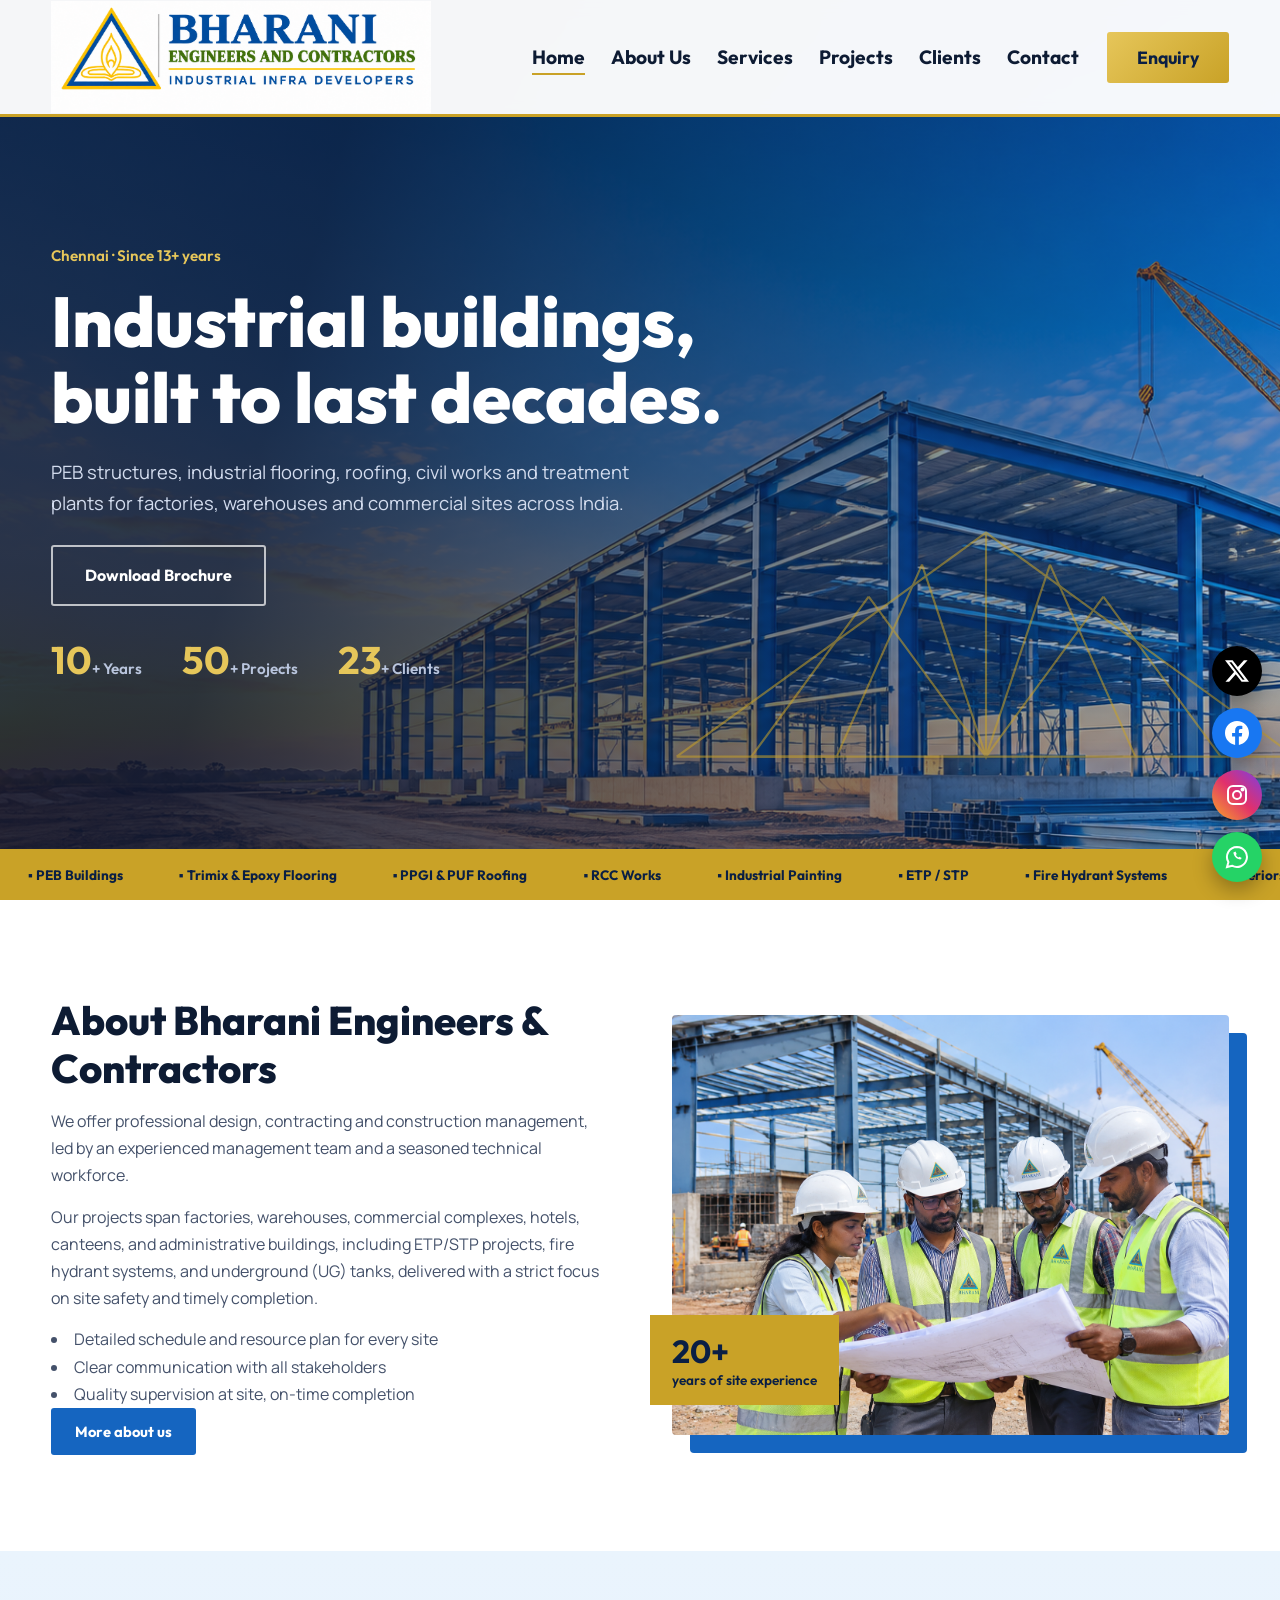
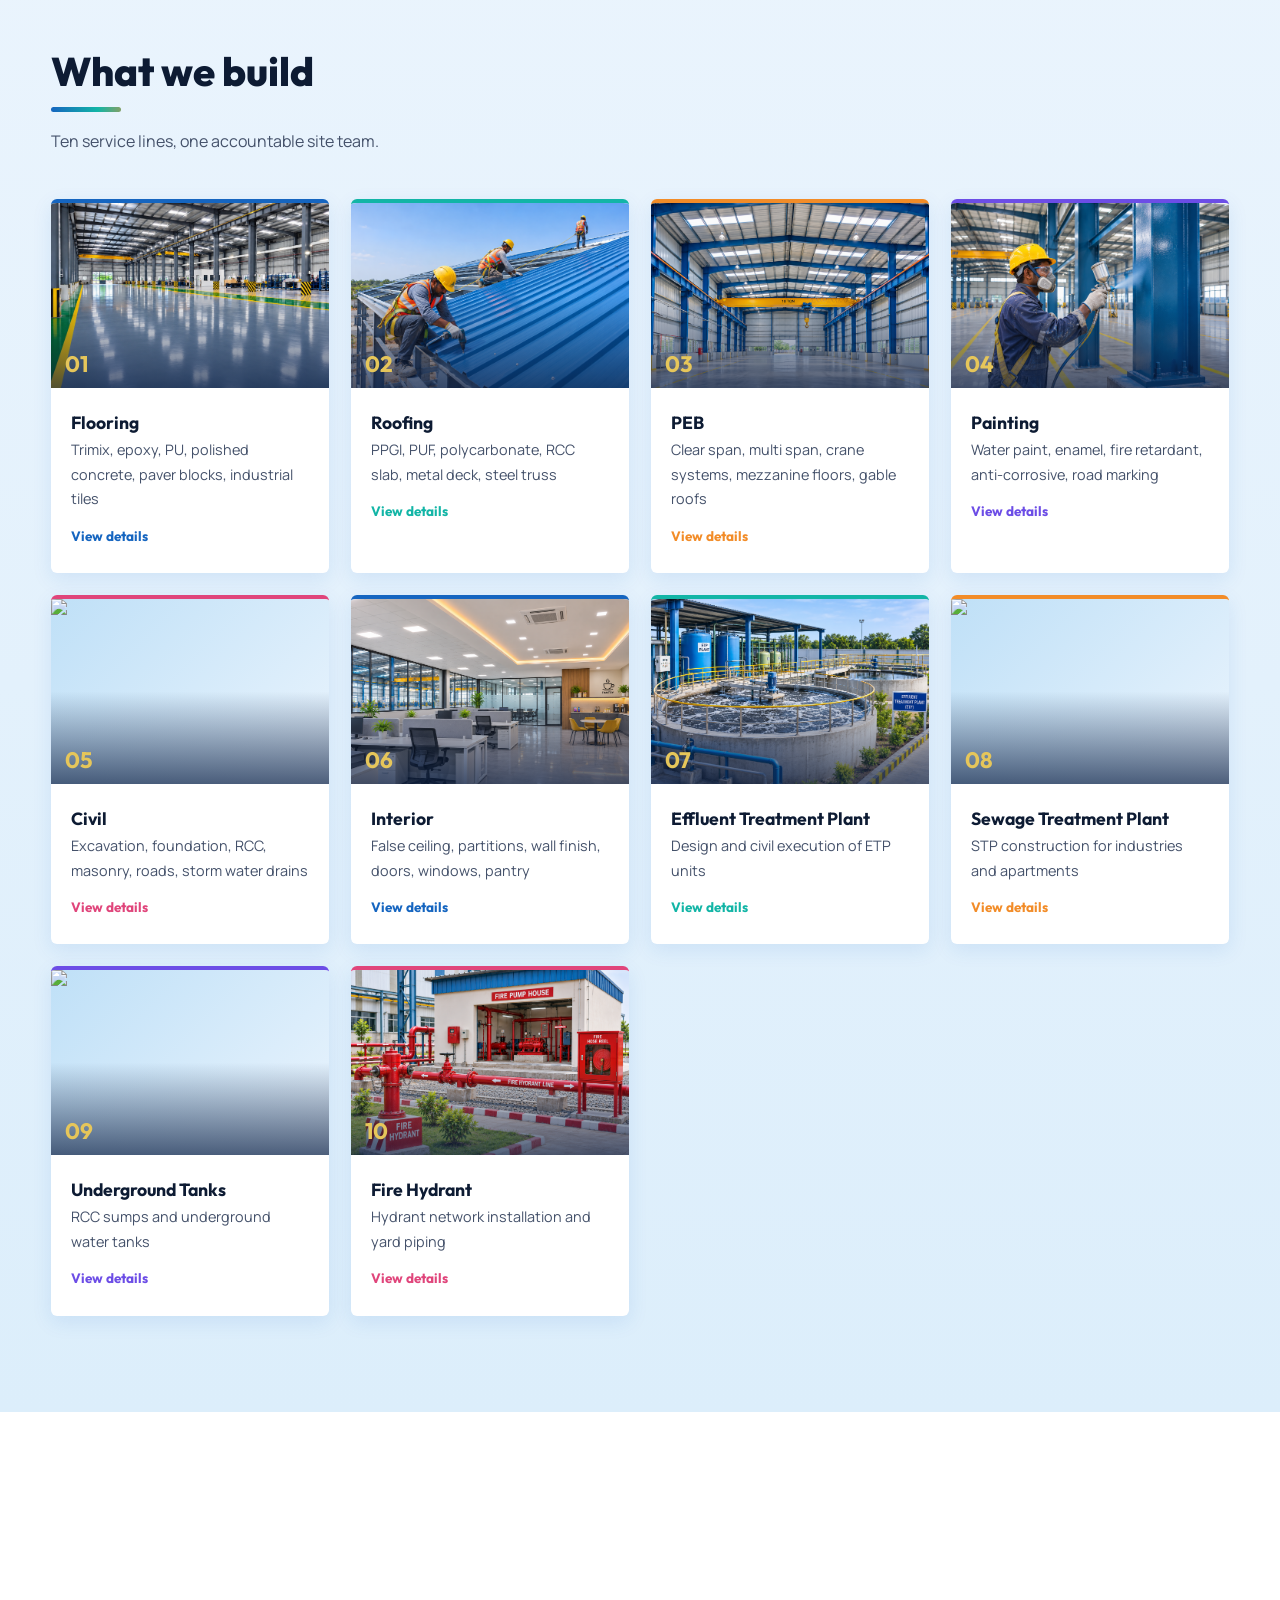
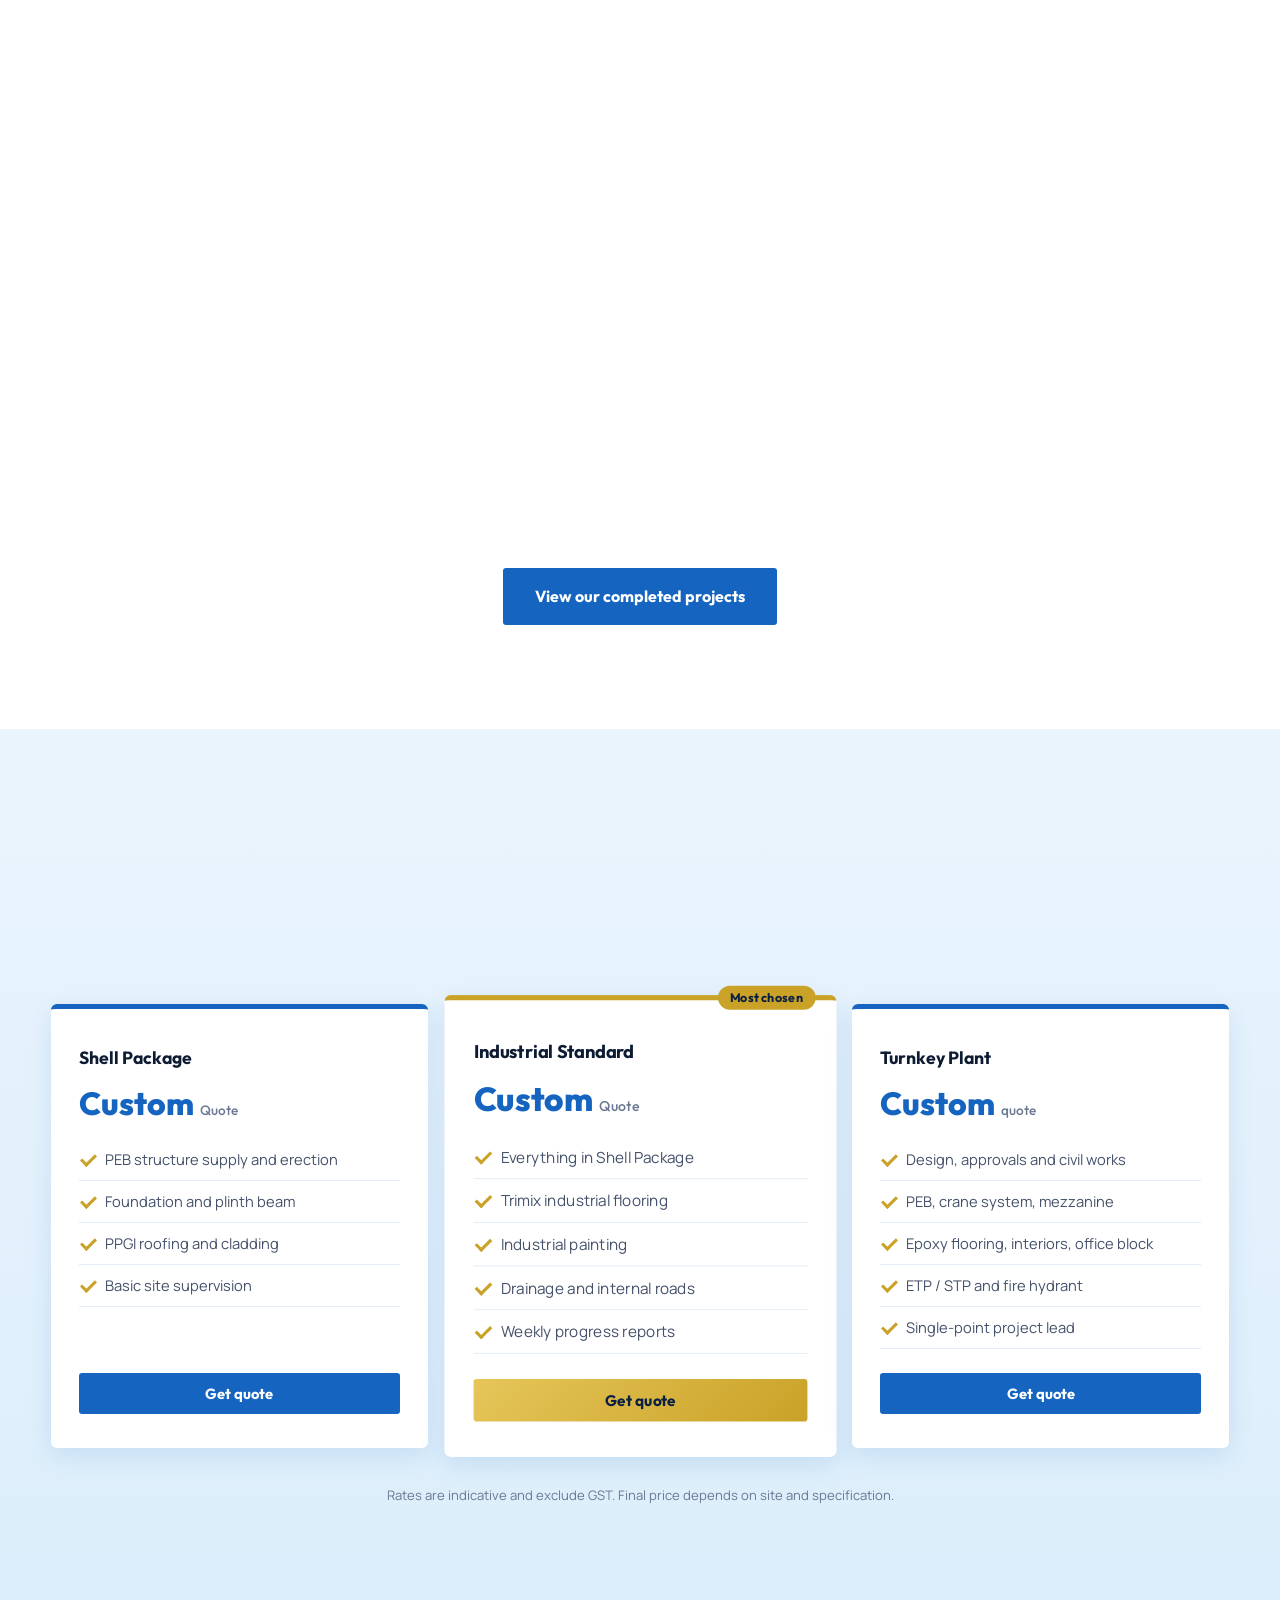
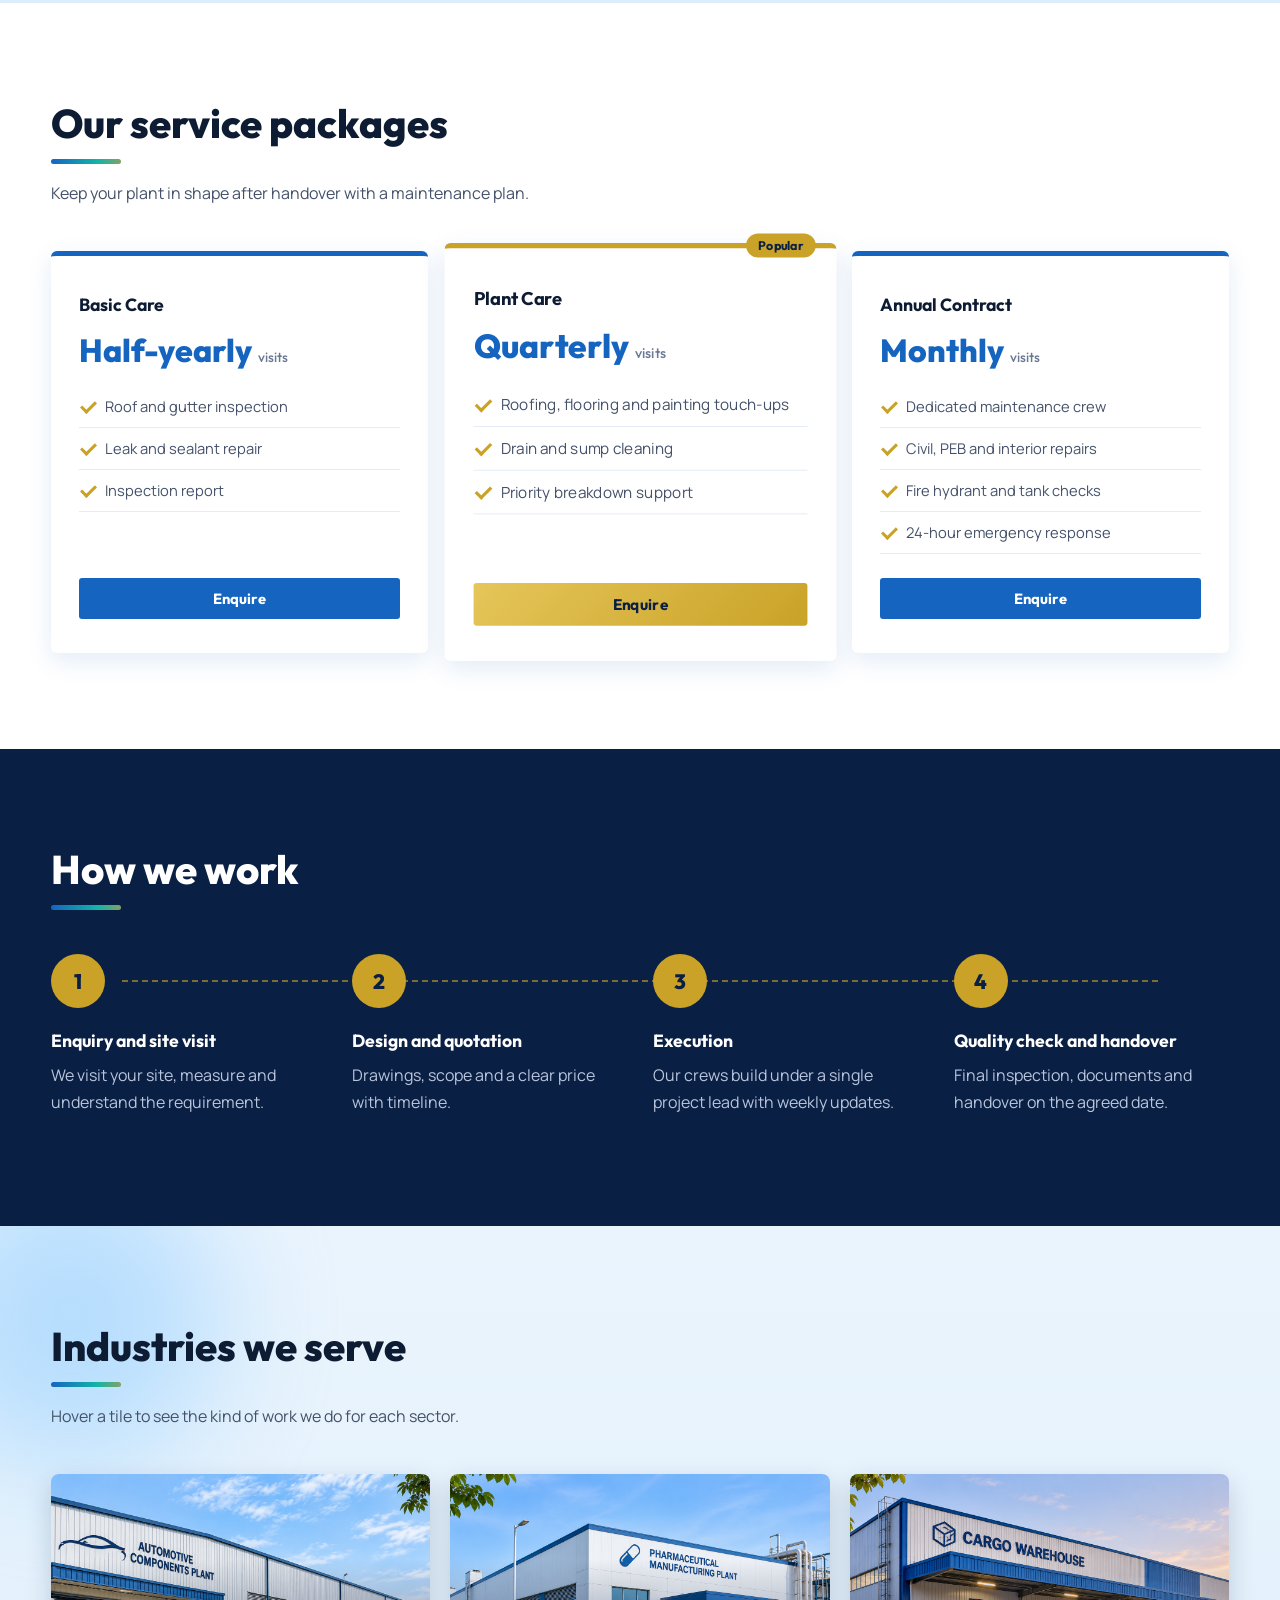
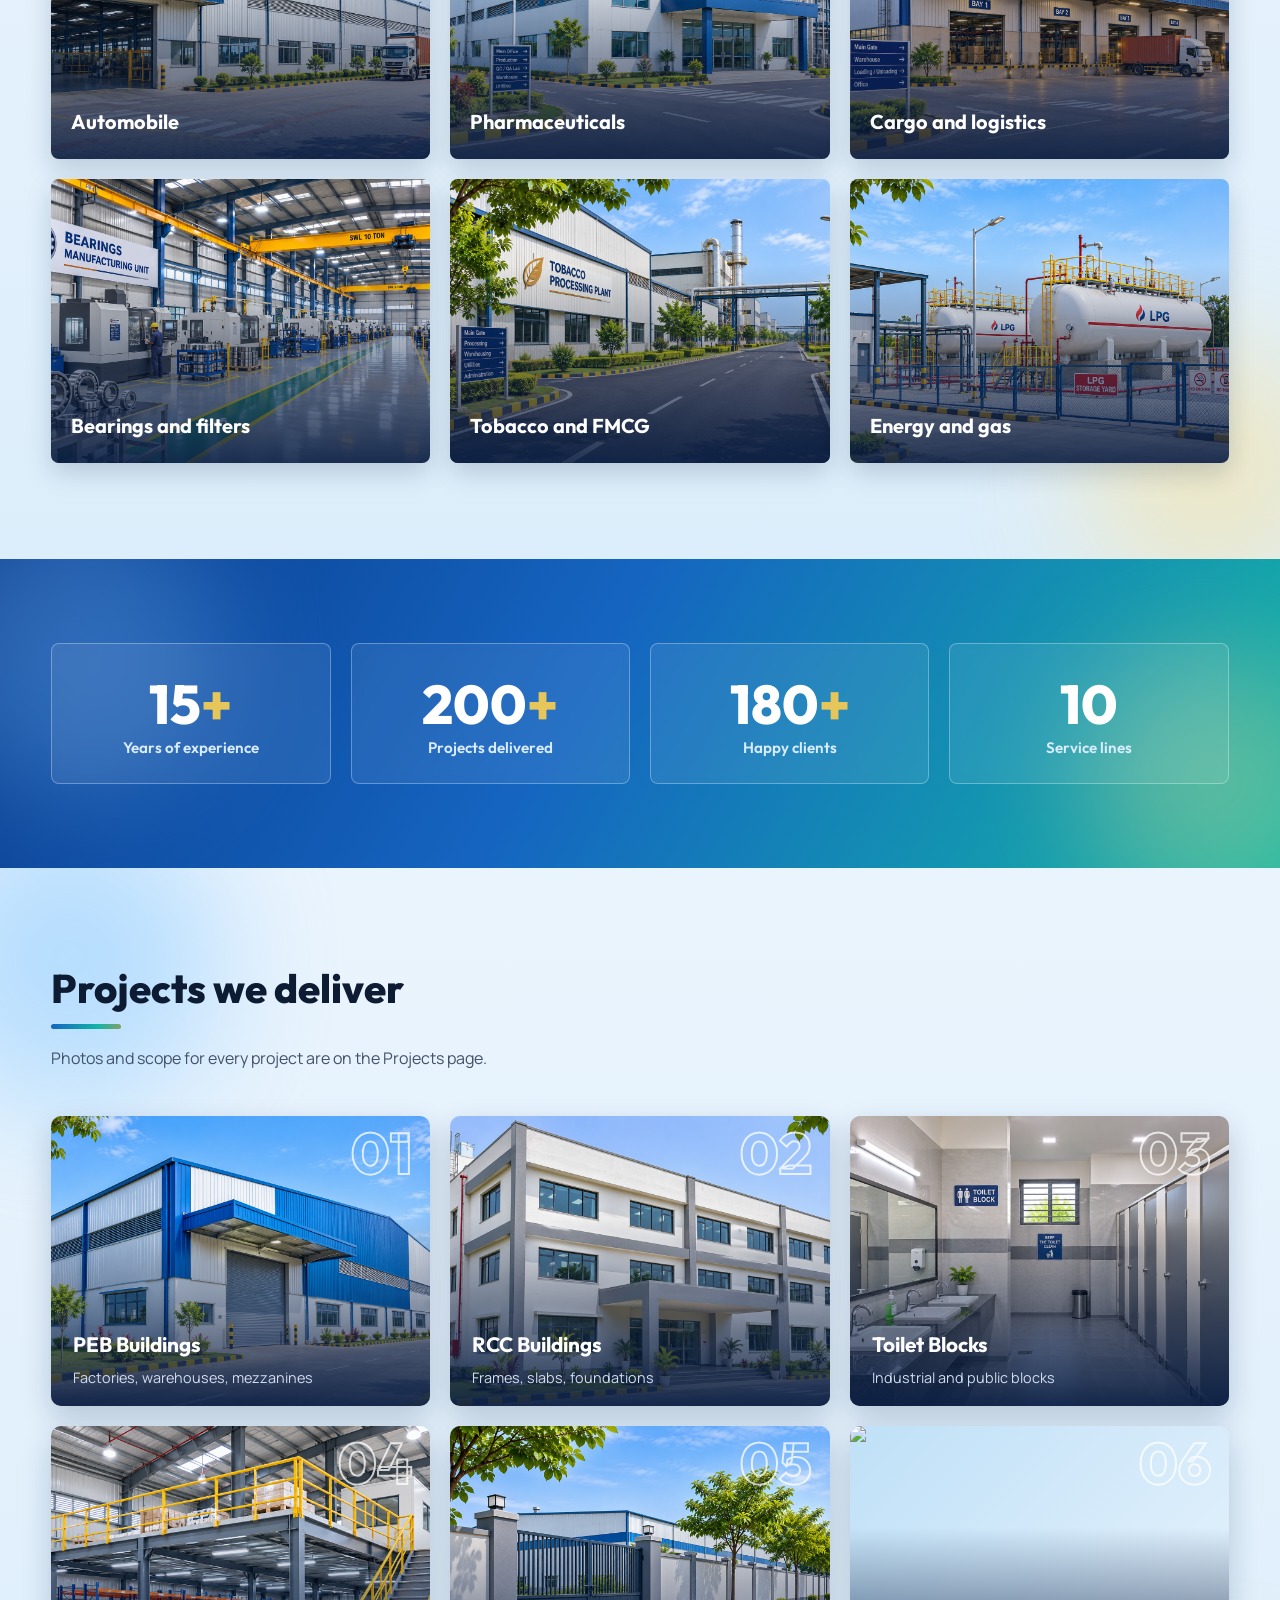
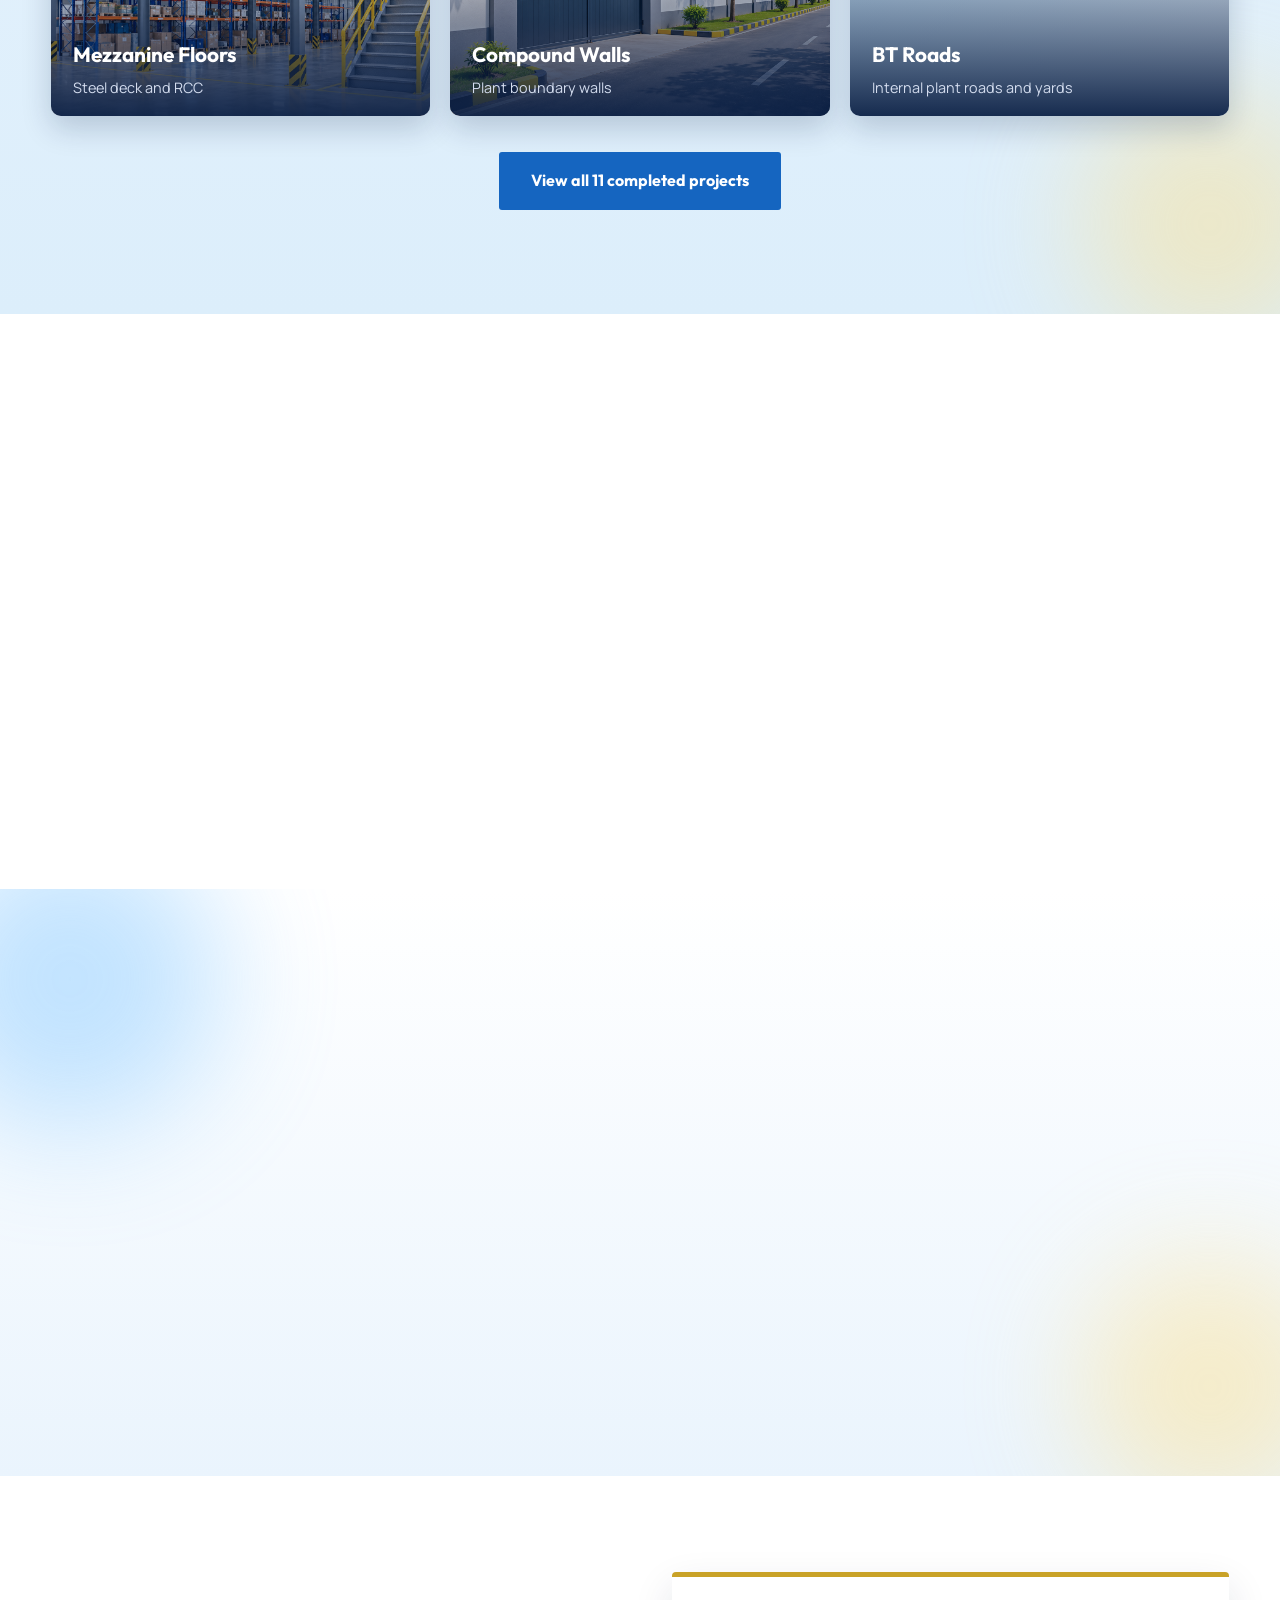
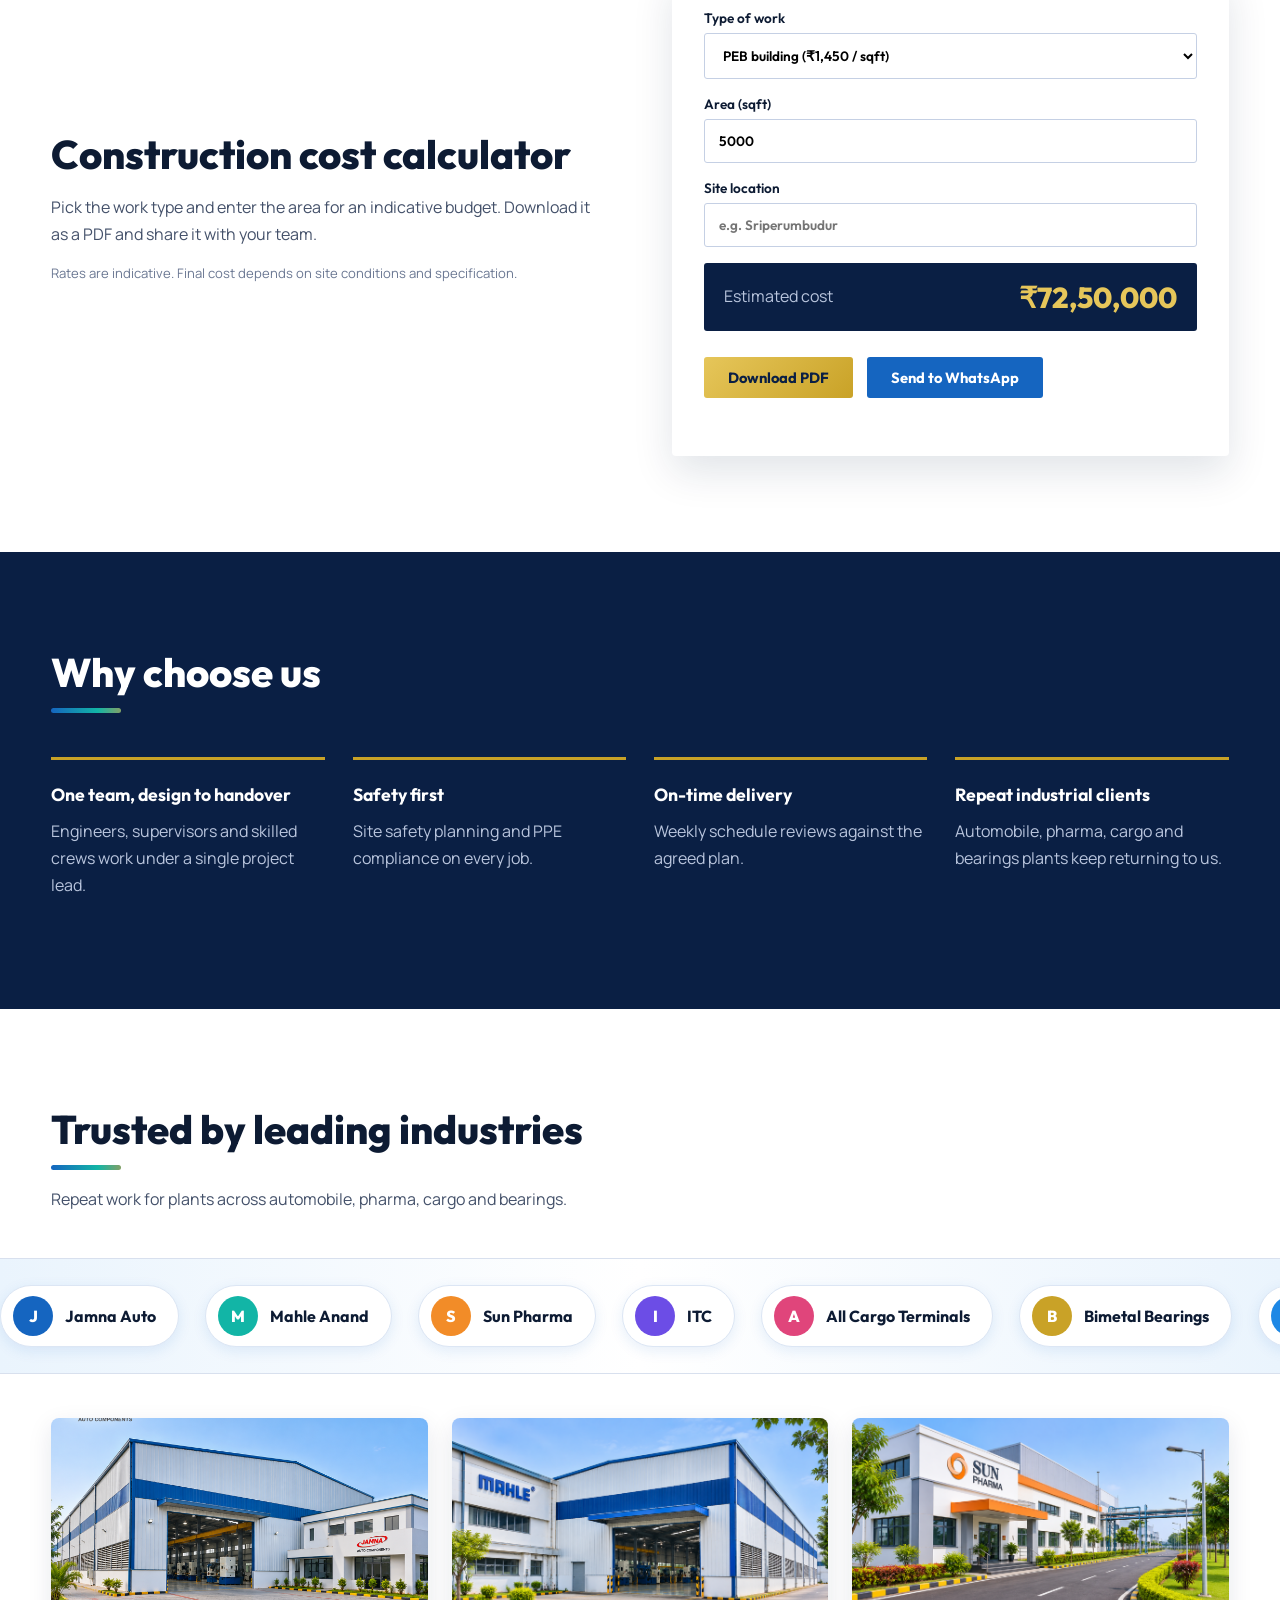
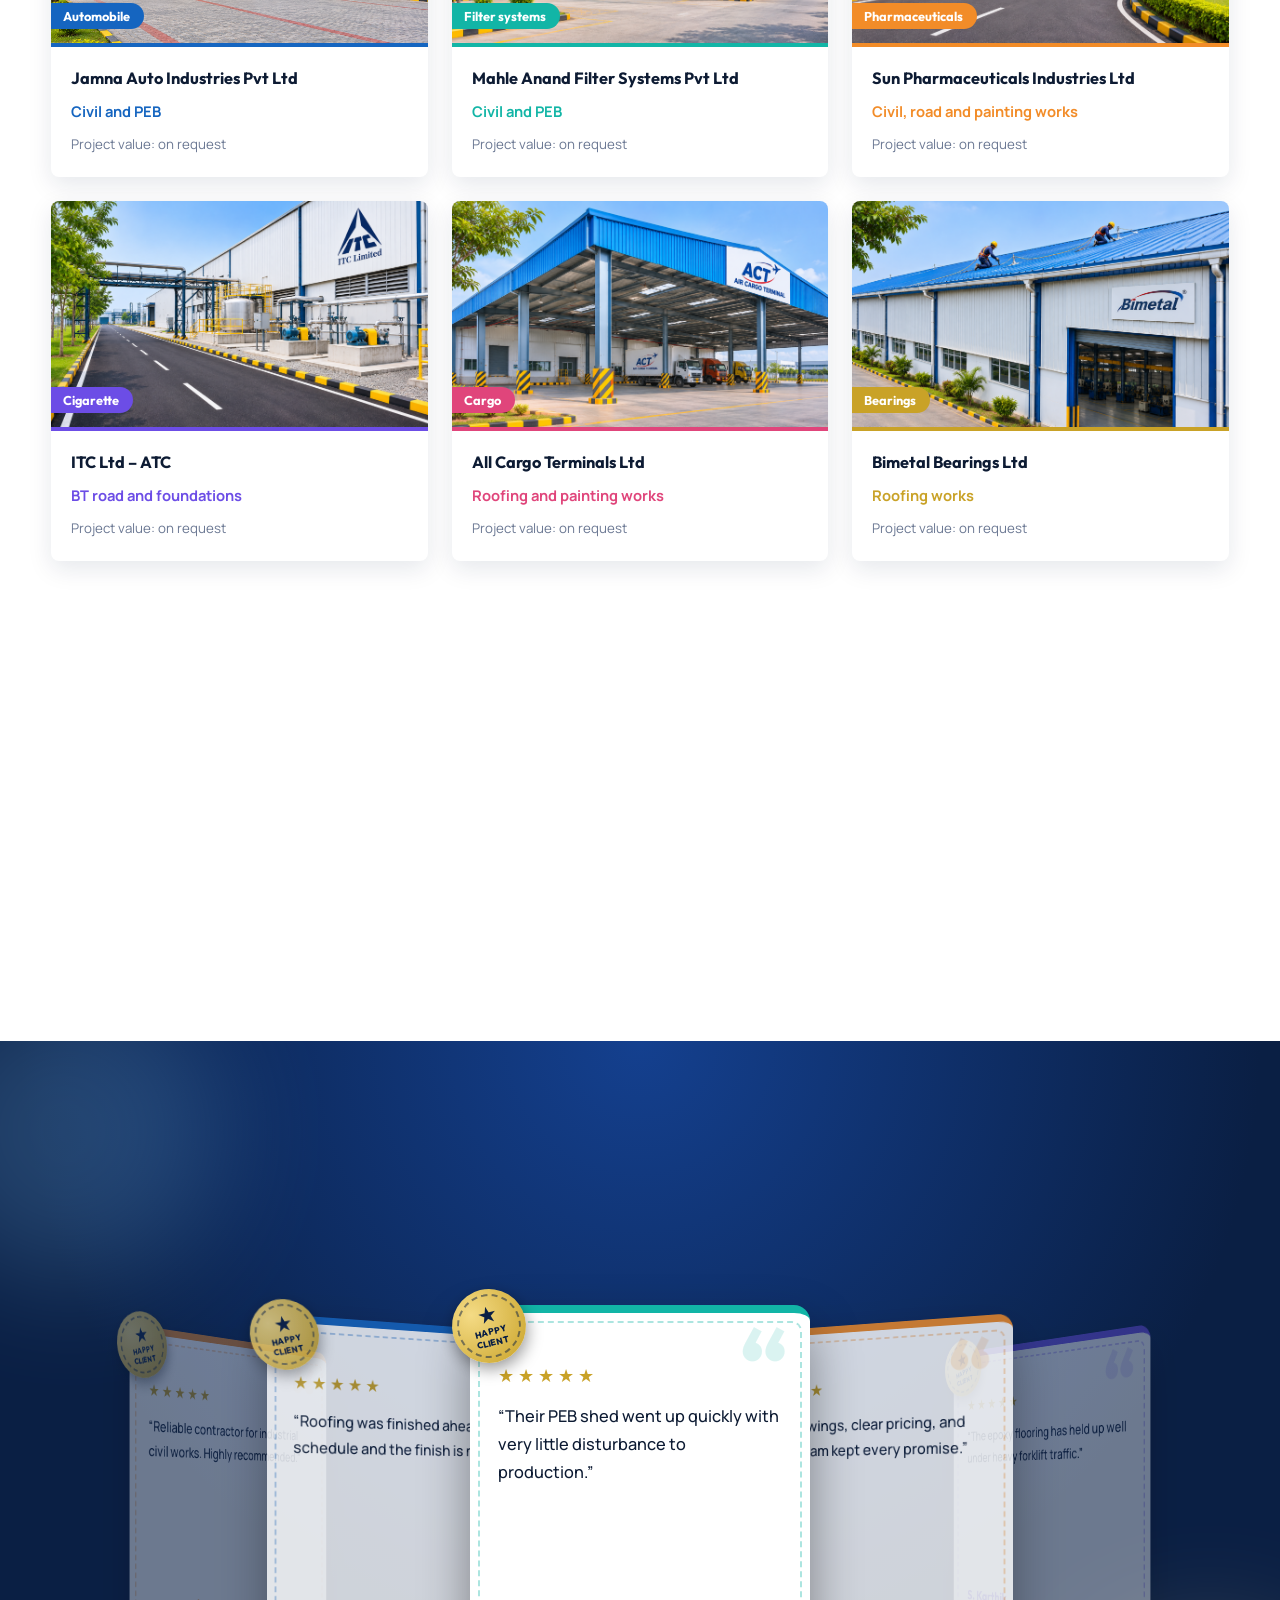
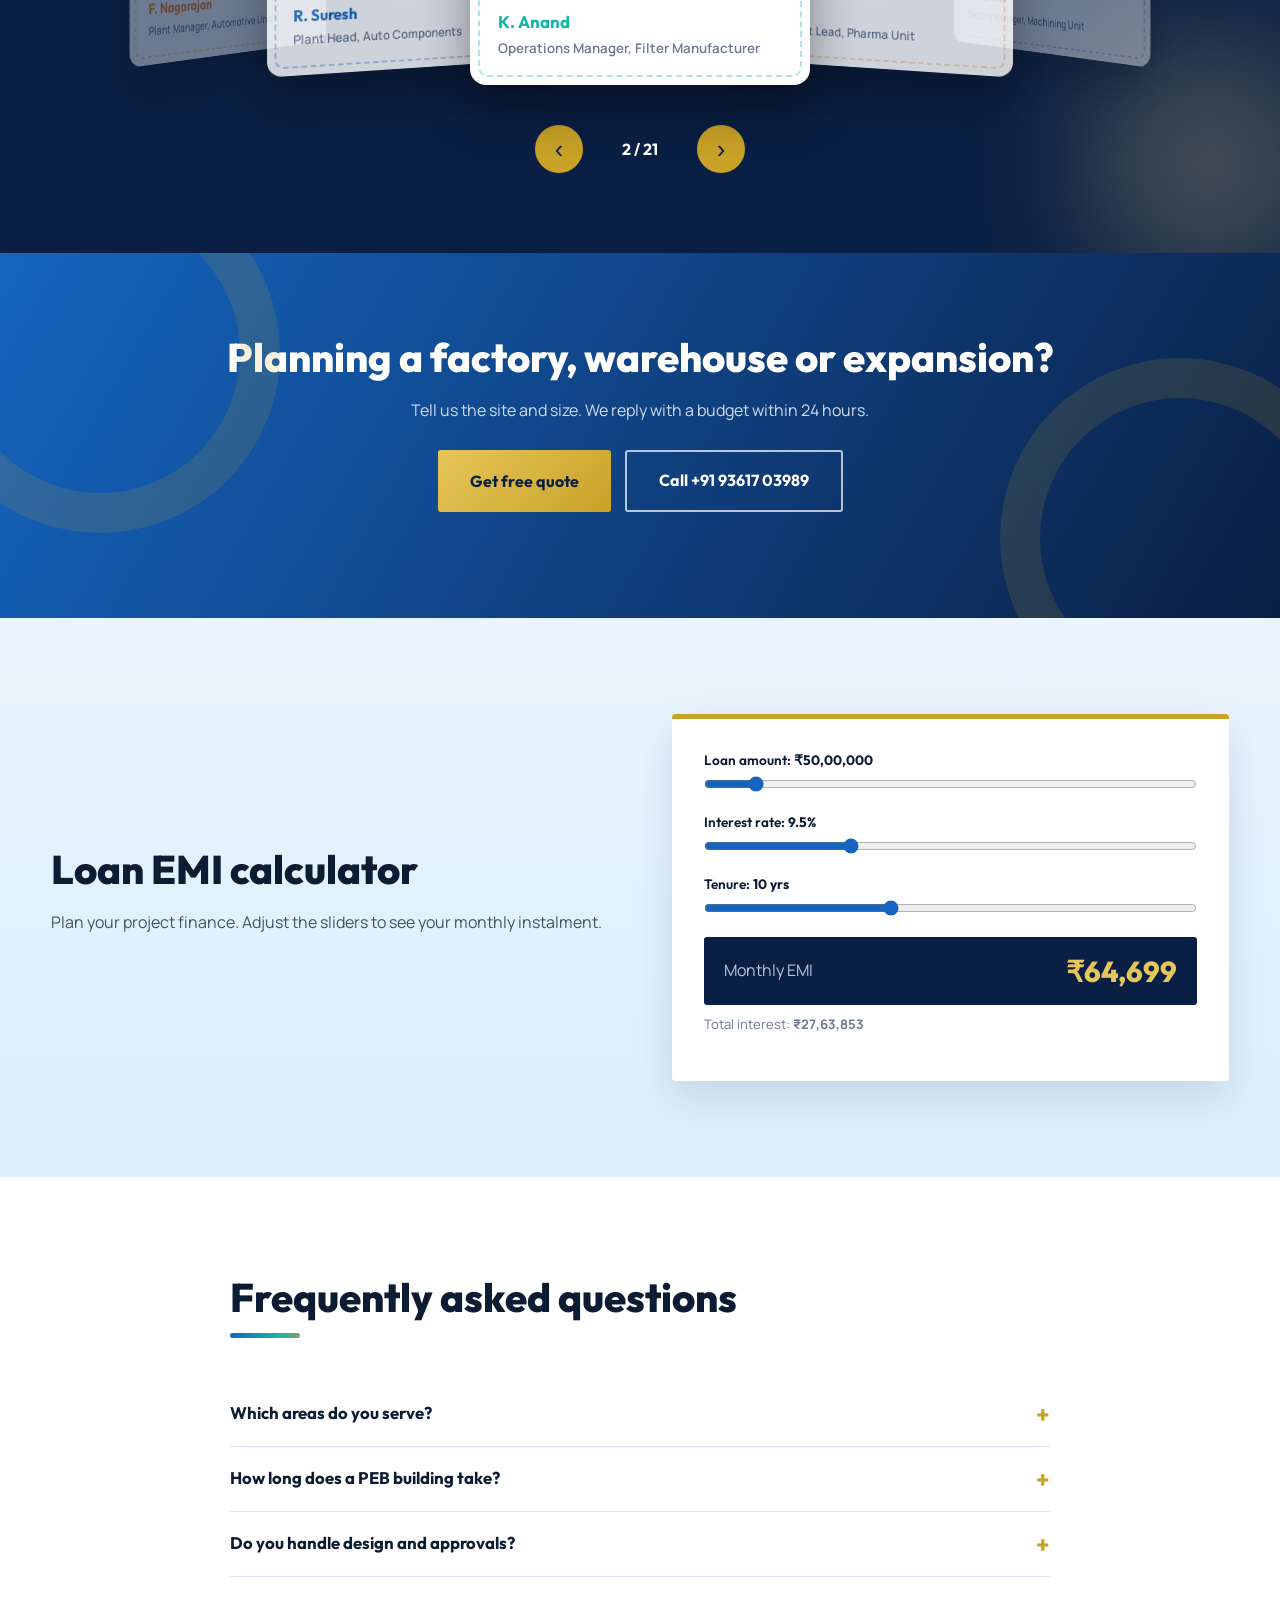
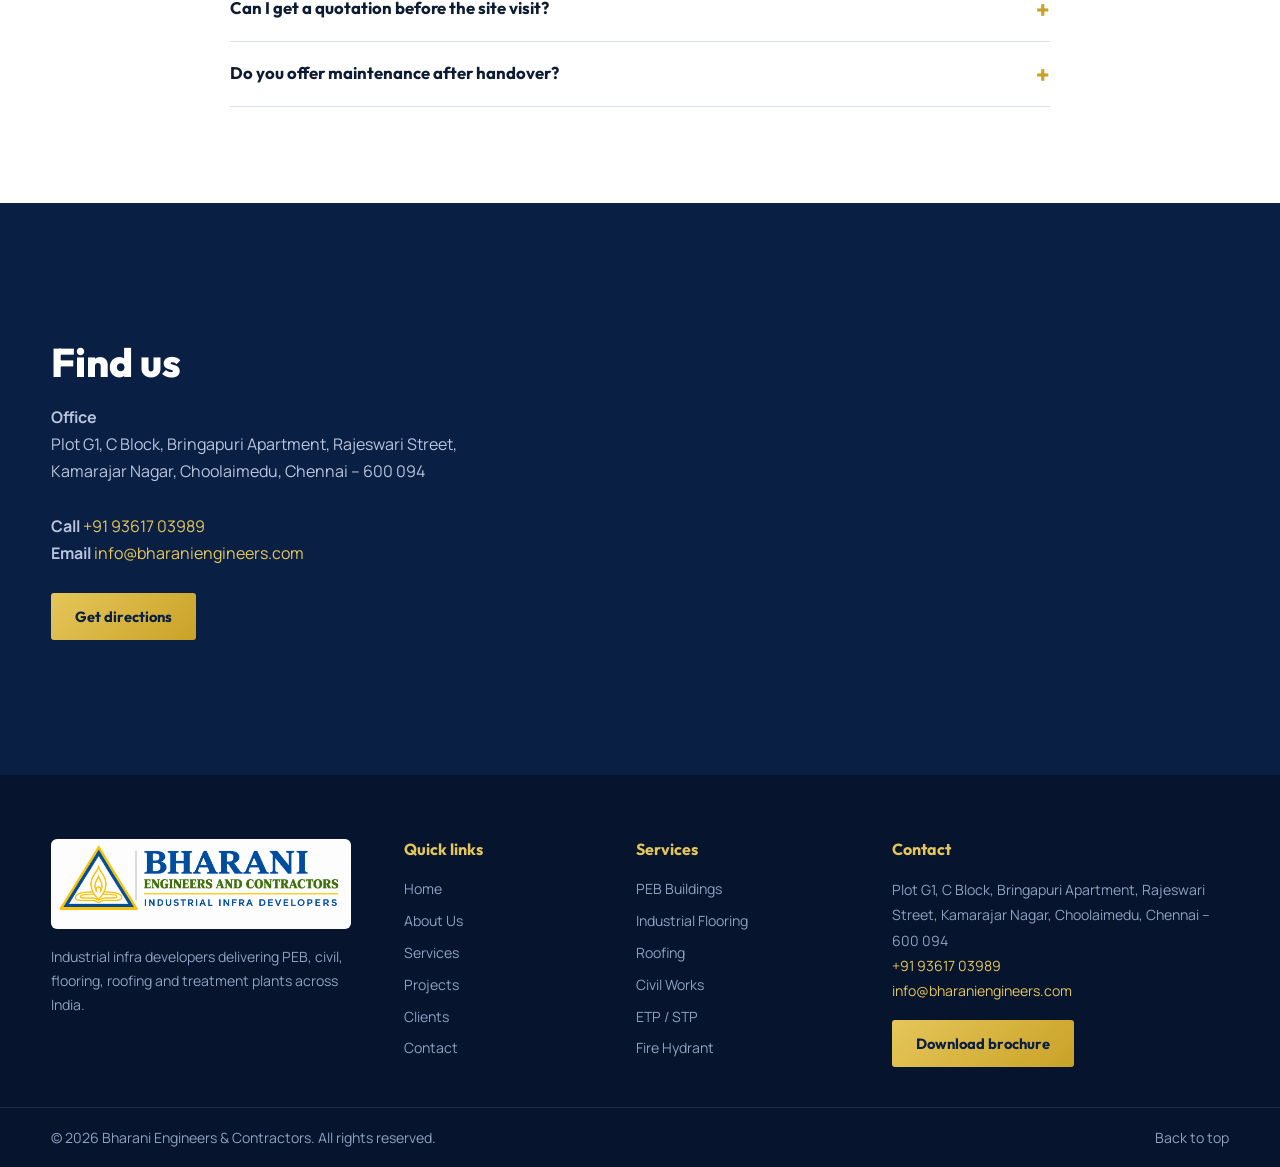
==== commit d87d4509: "Update index.html" ====
--- a/index.html
+++ b/index.html
@@ -34,15 +34,15 @@
     </g>
   </svg>
   <div class="wrap hero-in">
-    <p class="tag">Chennai · Since 15+ years</p>
+    <p class="tag">Chennai · Since 13+ years</p>
     <h1>Industrial buildings, built to last decades.</h1>
-    <p class="lead">PEB structures, industrial flooring, roofing, civil works and treatment plants for factories, warehouses and commercial sites across Tamil Nadu.</p>
+    <p class="lead">PEB structures, industrial flooring, roofing, civil works and treatment plants for factories, warehouses and commercial sites across India.</p>
     <div class="cta">
-      <a class="btn gold lg" href="#calculator">Get Free Estimate</a>
+      
       <a class="btn ghost lg" href="Bharani-Company-Profile.pdf" download>Download Brochure</a>
     </div>
     <ul class="hero-stats">
-      <li><b data-count="15">0</b>+ Years</li><li><b data-count="200">0</b>+ Projects</li><li><b data-count="180">0</b>+ Clients</li>
+      <li><b data-count="10">0</b>+ Years</li><li><b data-count="50">0</b>+ Projects</li><li><b data-count="23">0</b>+ Clients</li>
     </ul>
   </div>
   <div class="ticker"><div>
@@ -57,8 +57,7 @@
     <div class="rv">
       <h2>About Bharani Engineers &amp; Contractors</h2>
       <p>We offer professional design, contracting and construction management, led by an experienced management team and a seasoned technical workforce.</p>
-      <p>Our projects span factories, warehouses, commercial complexes, hotels, office buildings and villas, delivered with a strict focus on site safety and schedule.</p>
-      <ul class="ticks">
+      <p>Our projects span factories, warehouses, commercial complexes, hotels, canteens, and administrative buildings, including ETP/STP projects, fire hydrant systems, and underground (UG) tanks, delivered with a strict focus on site safety and timely completion.</p>
         <li>Detailed schedule and resource plan for every site</li>
         <li>Clear communication with all stakeholders</li>
         <li>Quality supervision at site, on-time completion</li>
@@ -67,7 +66,7 @@
     </div>
     <div class="imgstack rv">
       <img src="images/about-site.jpg" alt="Bharani team at an industrial site" loading="lazy" width="560" height="420">
-      <div class="badge"><b>15+</b>years of site experience</div>
+      <div class="badge"><b>20+</b>years of site experience</div>
     </div>
   </div>
 </section>
@@ -115,8 +114,8 @@
   <div class="wrap">
     <div class="head rv"><h2>Our construction packages</h2><p>Fixed scopes so you know what is included before work starts. Every package can be customised after a site visit.</p></div>
     <div class="pk-grid">
-      <article class="pk rv"><h3>Shell Package</h3><div class="pr">From ₹1,450<small>/ sqft</small></div><ul><li>PEB structure supply and erection</li><li>Foundation and plinth beam</li><li>PPGI roofing and cladding</li><li>Basic site supervision</li></ul><button class="btn blue" data-open-enquiry>Get quote</button></article>
-      <article class="pk hot rv"><em>Most chosen</em><h3>Industrial Standard</h3><div class="pr">From ₹1,850<small>/ sqft</small></div><ul><li>Everything in Shell Package</li><li>Trimix industrial flooring</li><li>Industrial painting</li><li>Drainage and internal roads</li><li>Weekly progress reports</li></ul><button class="btn gold" data-open-enquiry>Get quote</button></article>
+      <article class="pk rv"><h3>Shell Package</h3><div class="pr">Custom<small>Quote</small></div><ul><li>PEB structure supply and erection</li><li>Foundation and plinth beam</li><li>PPGI roofing and cladding</li><li>Basic site supervision</li></ul><button class="btn blue" data-open-enquiry>Get quote</button></article>
+      <article class="pk hot rv"><em>Most chosen</em><h3>Industrial Standard</h3><div class="pr">Custom<small>Quote</small></div><ul><li>Everything in Shell Package</li><li>Trimix industrial flooring</li><li>Industrial painting</li><li>Drainage and internal roads</li><li>Weekly progress reports</li></ul><button class="btn gold" data-open-enquiry>Get quote</button></article>
       <article class="pk rv"><h3>Turnkey Plant</h3><div class="pr">Custom<small>quote</small></div><ul><li>Design, approvals and civil works</li><li>PEB, crane system, mezzanine</li><li>Epoxy flooring, interiors, office block</li><li>ETP / STP and fire hydrant</li><li>Single-point project lead</li></ul><button class="btn blue" data-open-enquiry>Get quote</button></article>
     </div>
     <p class="note center">Rates are indicative and exclude GST. Final price depends on site and specification.</p>
@@ -289,7 +288,7 @@
 <section class="sec" id="faq">
   <div class="wrap narrow">
     <div class="head rv"><h2>Frequently asked questions</h2></div>
-    <details class="rv"><summary>Which areas do you serve?</summary><p>We work across Chennai and Tamil Nadu, and take up industrial sites in neighbouring states on request.</p></details>
+    <details class="rv"><summary>Which areas do you serve?</summary><p>We work across Chennai and India, and take up industrial sites in neighbouring states on request.</p></details>
     <details class="rv"><summary>How long does a PEB building take?</summary><p>Most buildings are completed in 8–16 weeks depending on size, after drawings and foundation are ready.</p></details>
     <details class="rv"><summary>Do you handle design and approvals?</summary><p>Yes. We provide design, drawings and construction management as per your requirement.</p></details>
     <details class="rv"><summary>Can I get a quotation before the site visit?</summary><p>Use the calculator or the enquiry form for an indicative figure. A site visit confirms the final quote.</p></details>
@@ -316,7 +315,7 @@
 <footer class="ftr">
   <div class="wrap fgrid">
     <div><a href="index.html" class="brand"><img src="images/logo.png" alt="Bharani logo" width="56" height="56" loading="lazy"></a>
-      <p>Industrial infra developers delivering PEB, civil, flooring, roofing and treatment plants across Tamil Nadu.</p></div>
+      <p>Industrial infra developers delivering PEB, civil, flooring, roofing and treatment plants across India.</p></div>
     <div><h4>Quick links</h4><a href="index.html">Home</a><a href="aboutus.html">About Us</a><a href="services.html">Services</a><a href="projects.html">Projects</a><a href="clients.html">Clients</a><a href="contact.html">Contact</a></div>
     <div><h4>Services</h4><a href="services.html#peb">PEB Buildings</a><a href="services.html#flooring">Industrial Flooring</a><a href="services.html#roofing">Roofing</a><a href="services.html#civil">Civil Works</a><a href="services.html#etp">ETP / STP</a><a href="services.html#hydrant">Fire Hydrant</a></div>
     <div><h4>Contact</h4><address>Plot G1, C Block, Bringapuri Apartment, Rajeswari Street, Kamarajar Nagar, Choolaimedu, Chennai – 600 094<br><a href="tel:+919361703989">+91 93617 03989</a><br><a href="mailto:info@bharaniengineers.com">info@bharaniengineers.com</a></address>
@@ -329,7 +328,7 @@
   <a class="s-x" href="https://x.com/bharani_chn" target="_blank" rel="noopener" aria-label="X (Twitter)" data-t="X"><svg viewBox="0 0 24 24"><path fill="currentColor" d="M18.901 1.153h3.68l-8.04 9.19L24 22.846h-7.406l-5.8-7.584-6.638 7.584H.474l8.6-9.83L0 1.154h7.594l5.243 6.932ZM17.61 20.644h2.039L6.486 3.24H4.298Z"/></svg></a>
   <a class="s-fb" href="https://www.facebook.com/BharaniEngineersandContractors/" target="_blank" rel="noopener" aria-label="Facebook" data-t="Facebook"><svg viewBox="0 0 24 24"><path fill="currentColor" d="M24 12.073c0-6.627-5.373-12-12-12s-12 5.373-12 12c0 5.99 4.388 10.954 10.125 11.854v-8.385H7.078v-3.47h3.047V9.43c0-3.007 1.792-4.669 4.533-4.669 1.312 0 2.686.235 2.686.235v2.953H15.83c-1.491 0-1.956.925-1.956 1.874v2.25h3.328l-.532 3.47h-2.796v8.385C19.612 23.027 24 18.062 24 12.073z"/></svg></a>
   <a class="s-ig" href="https://www.instagram.com/bharaniengineers/" target="_blank" rel="noopener" aria-label="Instagram" data-t="Instagram"><svg viewBox="0 0 24 24" fill="none" stroke="currentColor" stroke-width="2"><rect x="3" y="3" width="18" height="18" rx="5"/><circle cx="12" cy="12" r="4"/><circle cx="17.5" cy="6.5" r="1" fill="currentColor"/></svg></a>
-  <a class="s-wa" href="https://wa.me/919361703989" target="_blank" rel="noopener" aria-label="WhatsApp" data-t="WhatsApp"><svg viewBox="0 0 24 24"><path fill="none" stroke="currentColor" stroke-width="2" d="M12 2a10 10 0 0 0-8.6 15.1L2 22l5-1.3A10 10 0 1 0 12 2z"/><path fill="currentColor" d="M8.4 7.4c.2 3.6 3.4 6.8 7 7.1l1.4-1.6-2.4-1.2-1 .8c-1-.4-2-1.4-2.5-2.5l.8-1-1.2-2.4z"/></svg></a>
+  <a class="s-wa" href="https://wa.me/919600647468" target="_blank" rel="noopener" aria-label="WhatsApp" data-t="WhatsApp"><svg viewBox="0 0 24 24"><path fill="none" stroke="currentColor" stroke-width="2" d="M12 2a10 10 0 0 0-8.6 15.1L2 22l5-1.3A10 10 0 1 0 12 2z"/><path fill="currentColor" d="M8.4 7.4c.2 3.6 3.4 6.8 7 7.1l1.4-1.6-2.4-1.2-1 .8c-1-.4-2-1.4-2.5-2.5l.8-1-1.2-2.4z"/></svg></a>
 </div>
 
 <!-- ENQUIRY MODAL -->
@@ -346,4 +345,4 @@
 </div>
 <script src="js/script.js" defer></script>
 </body>
-</html>+</html>
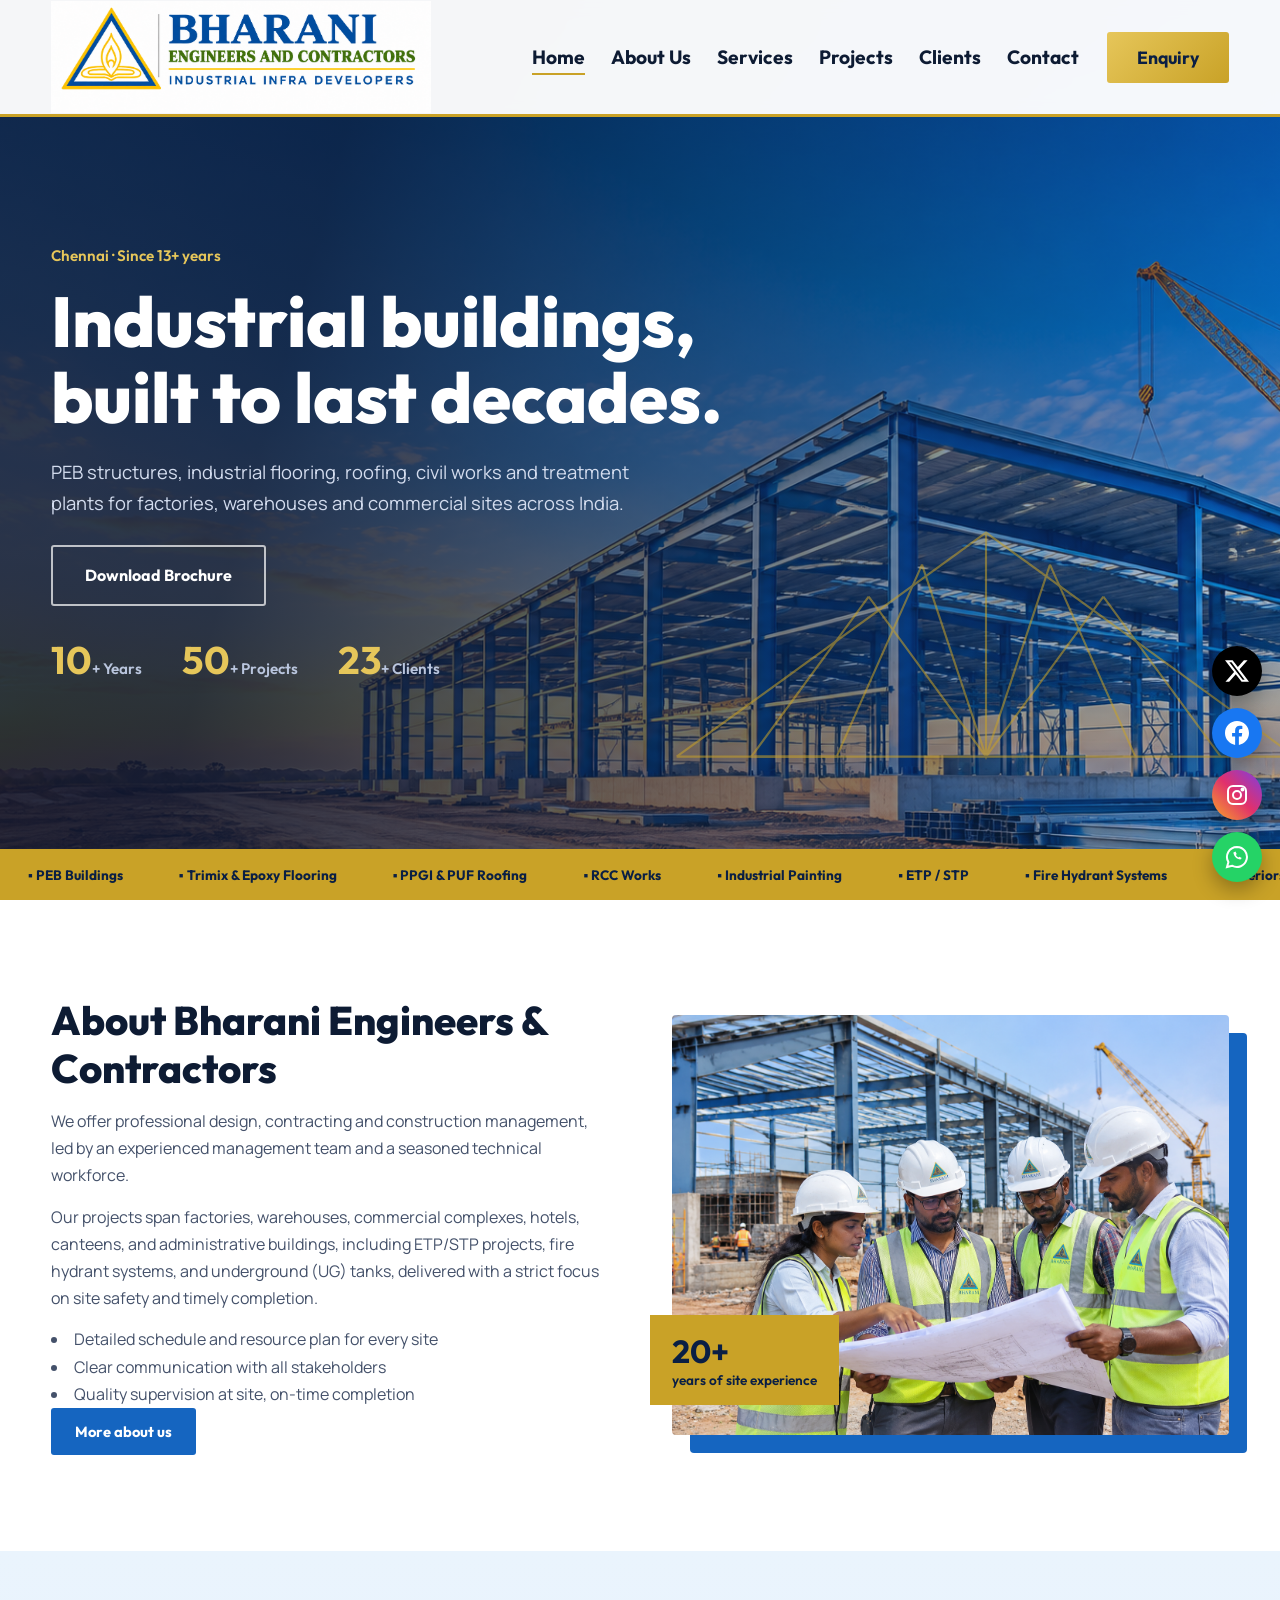
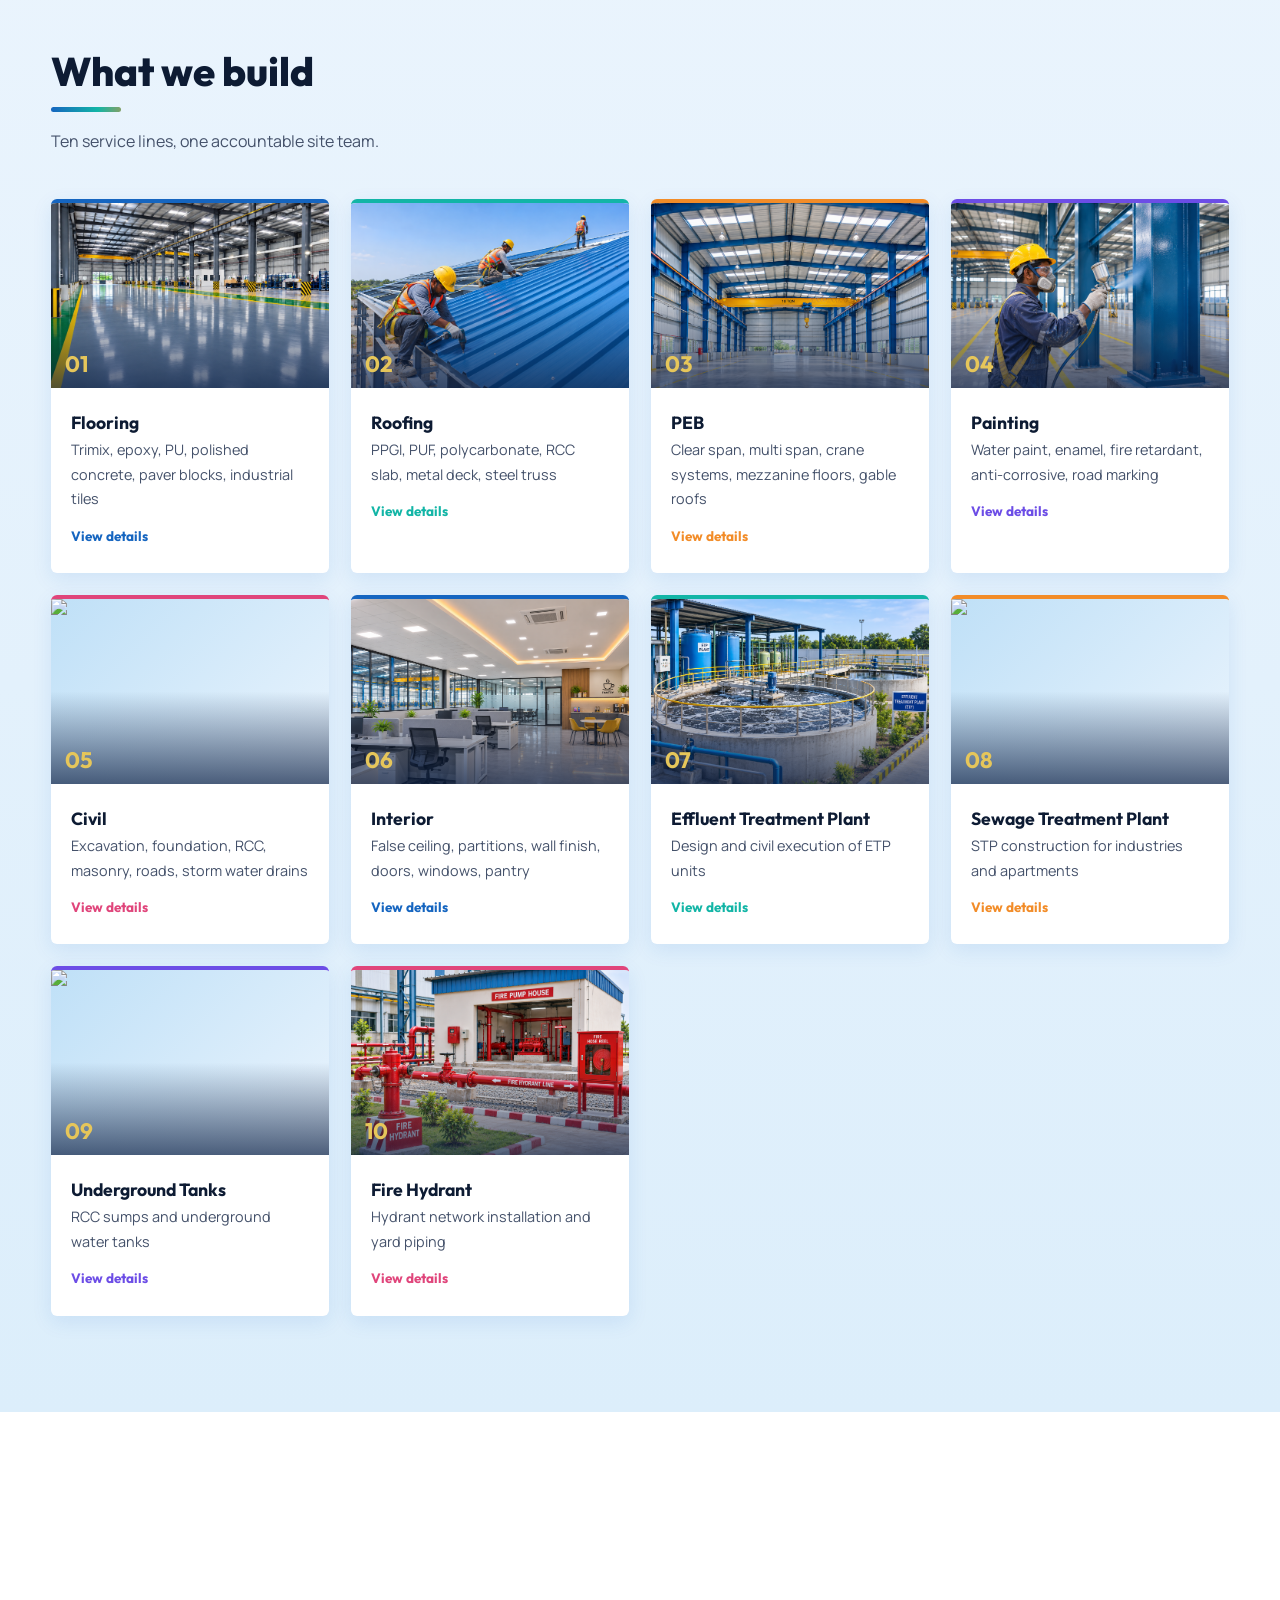
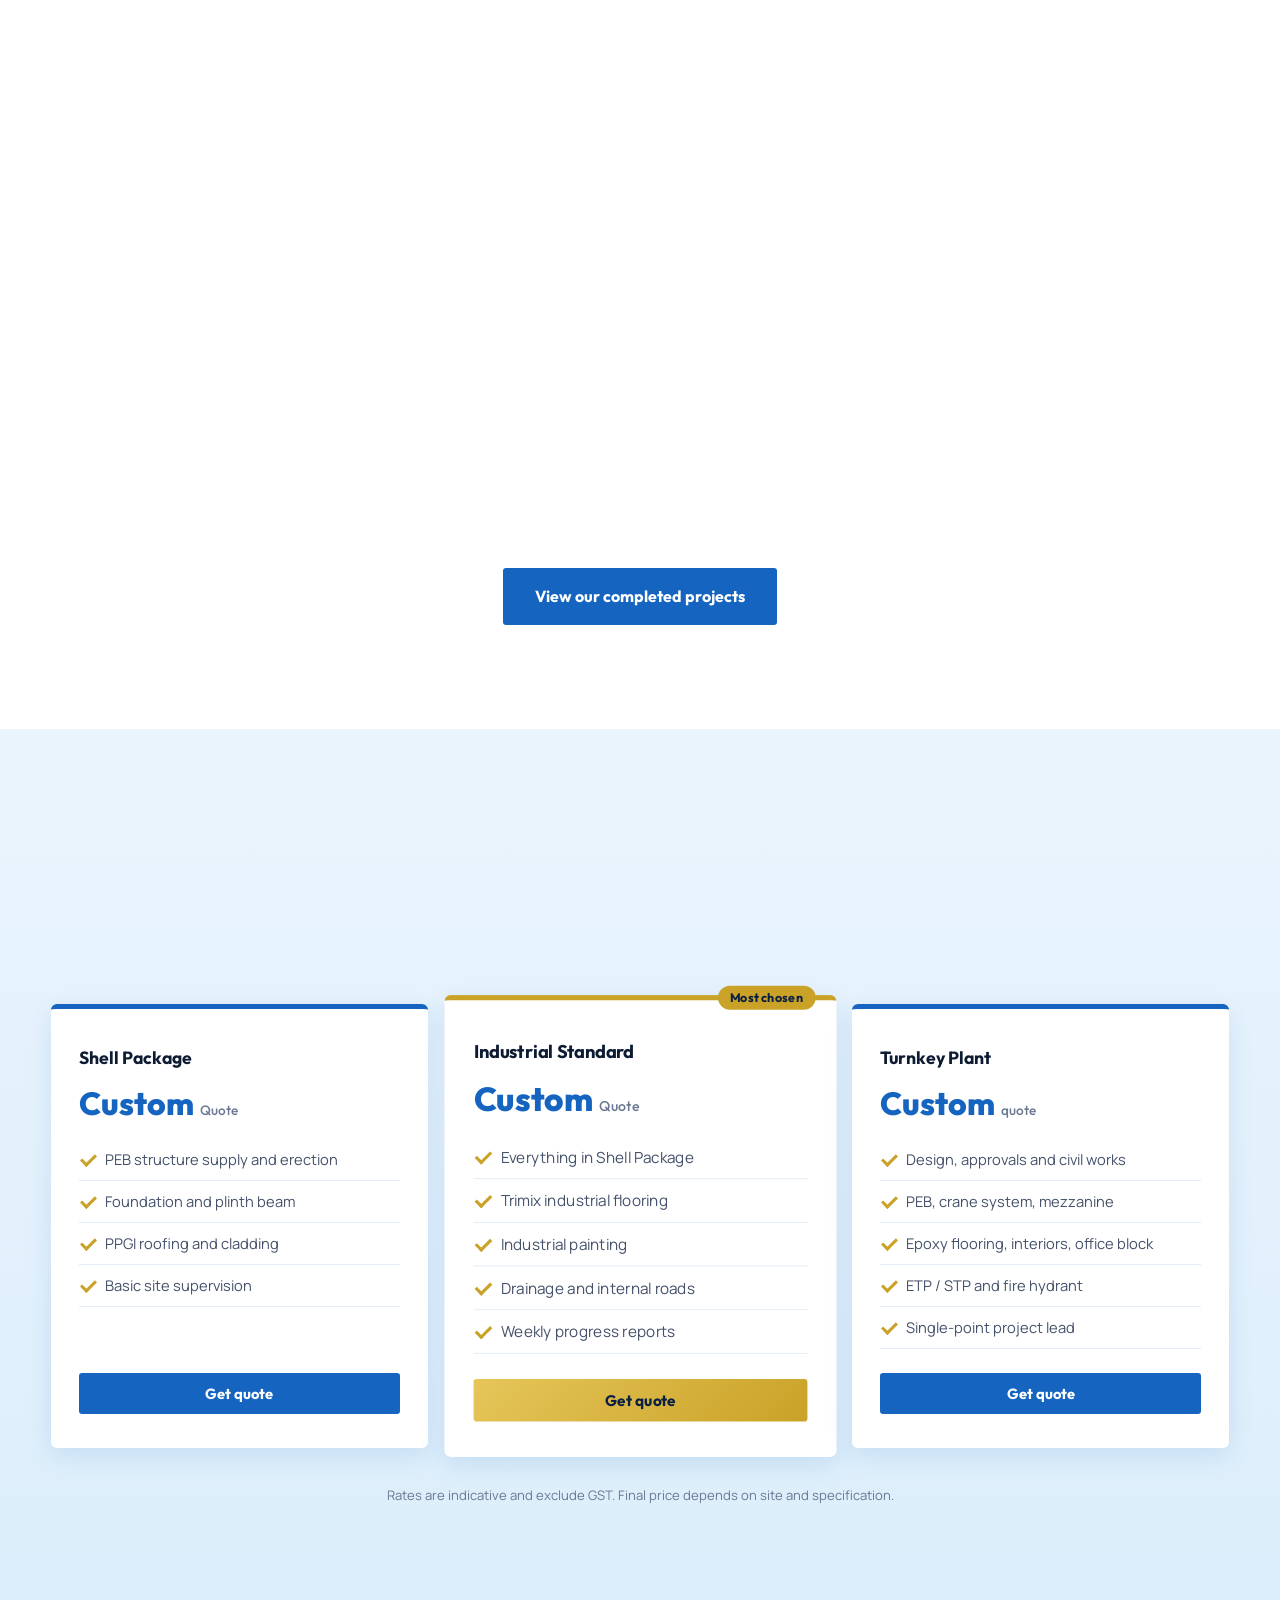
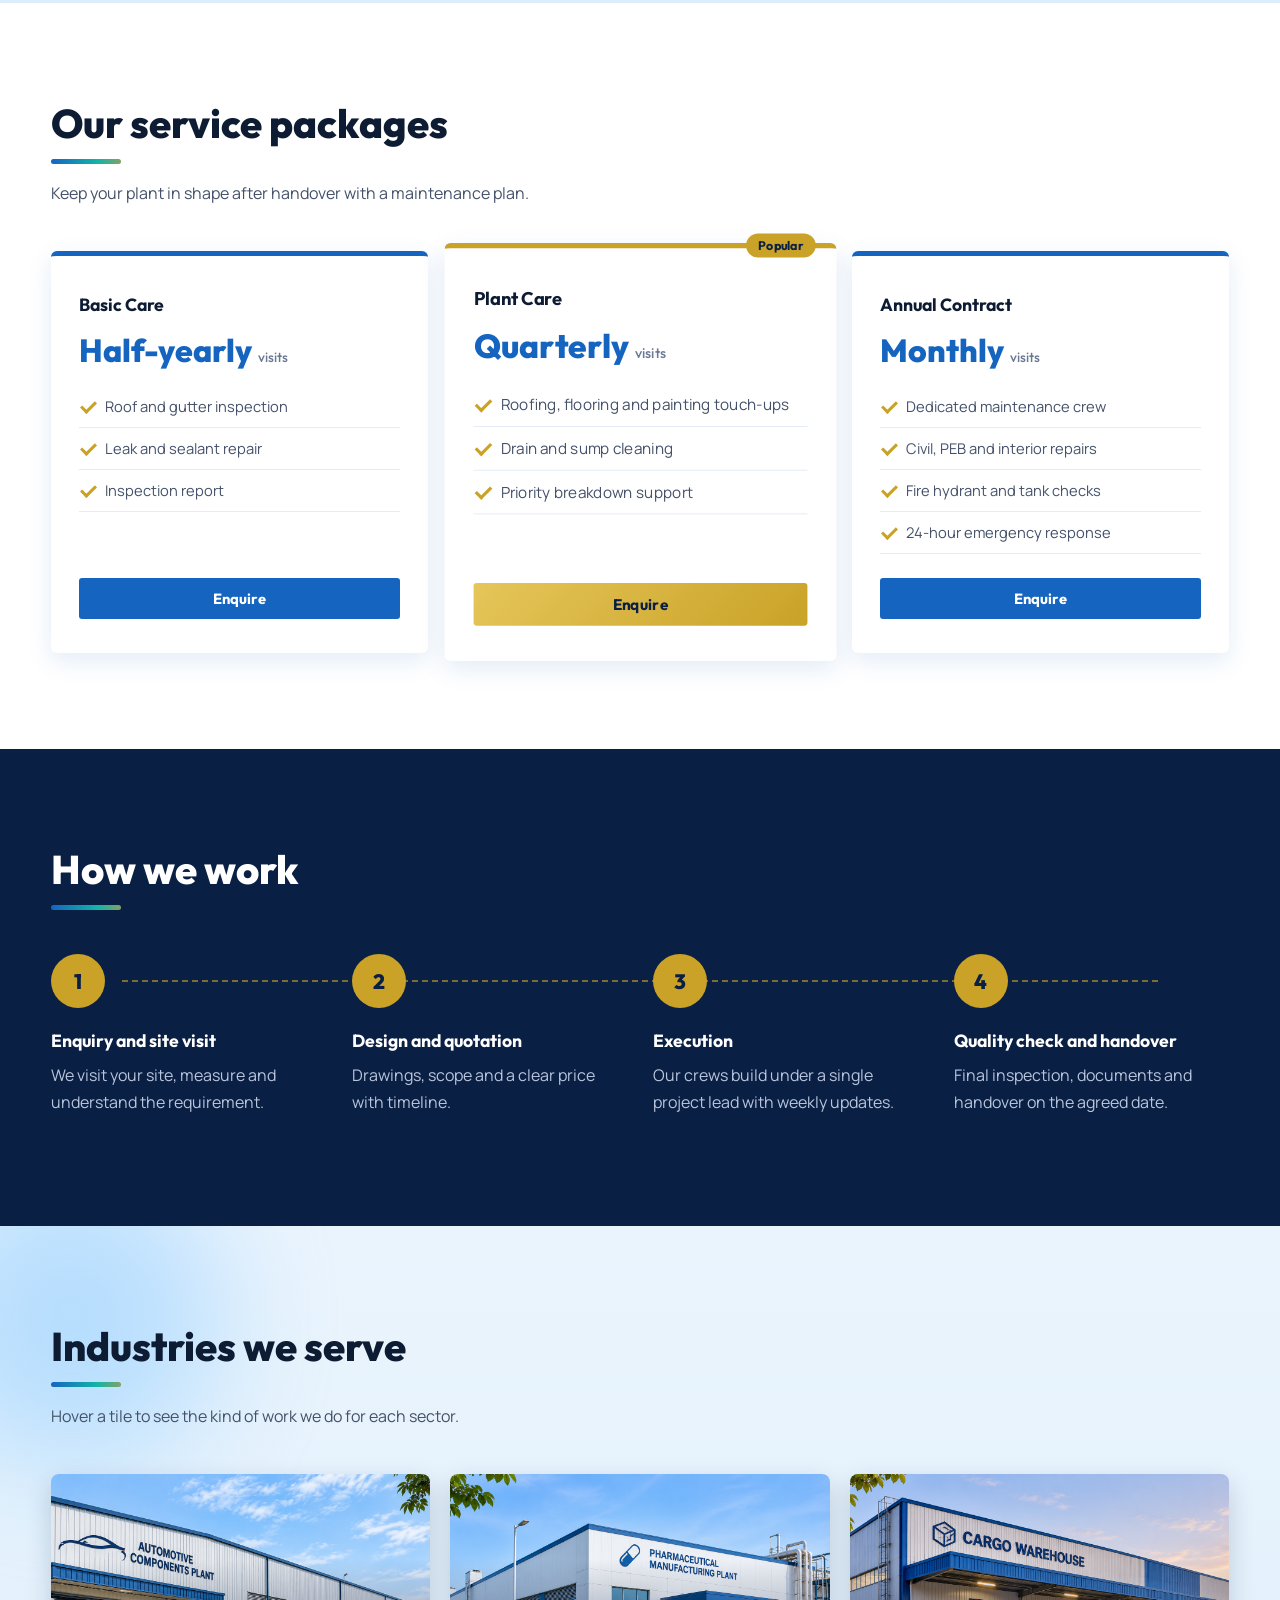
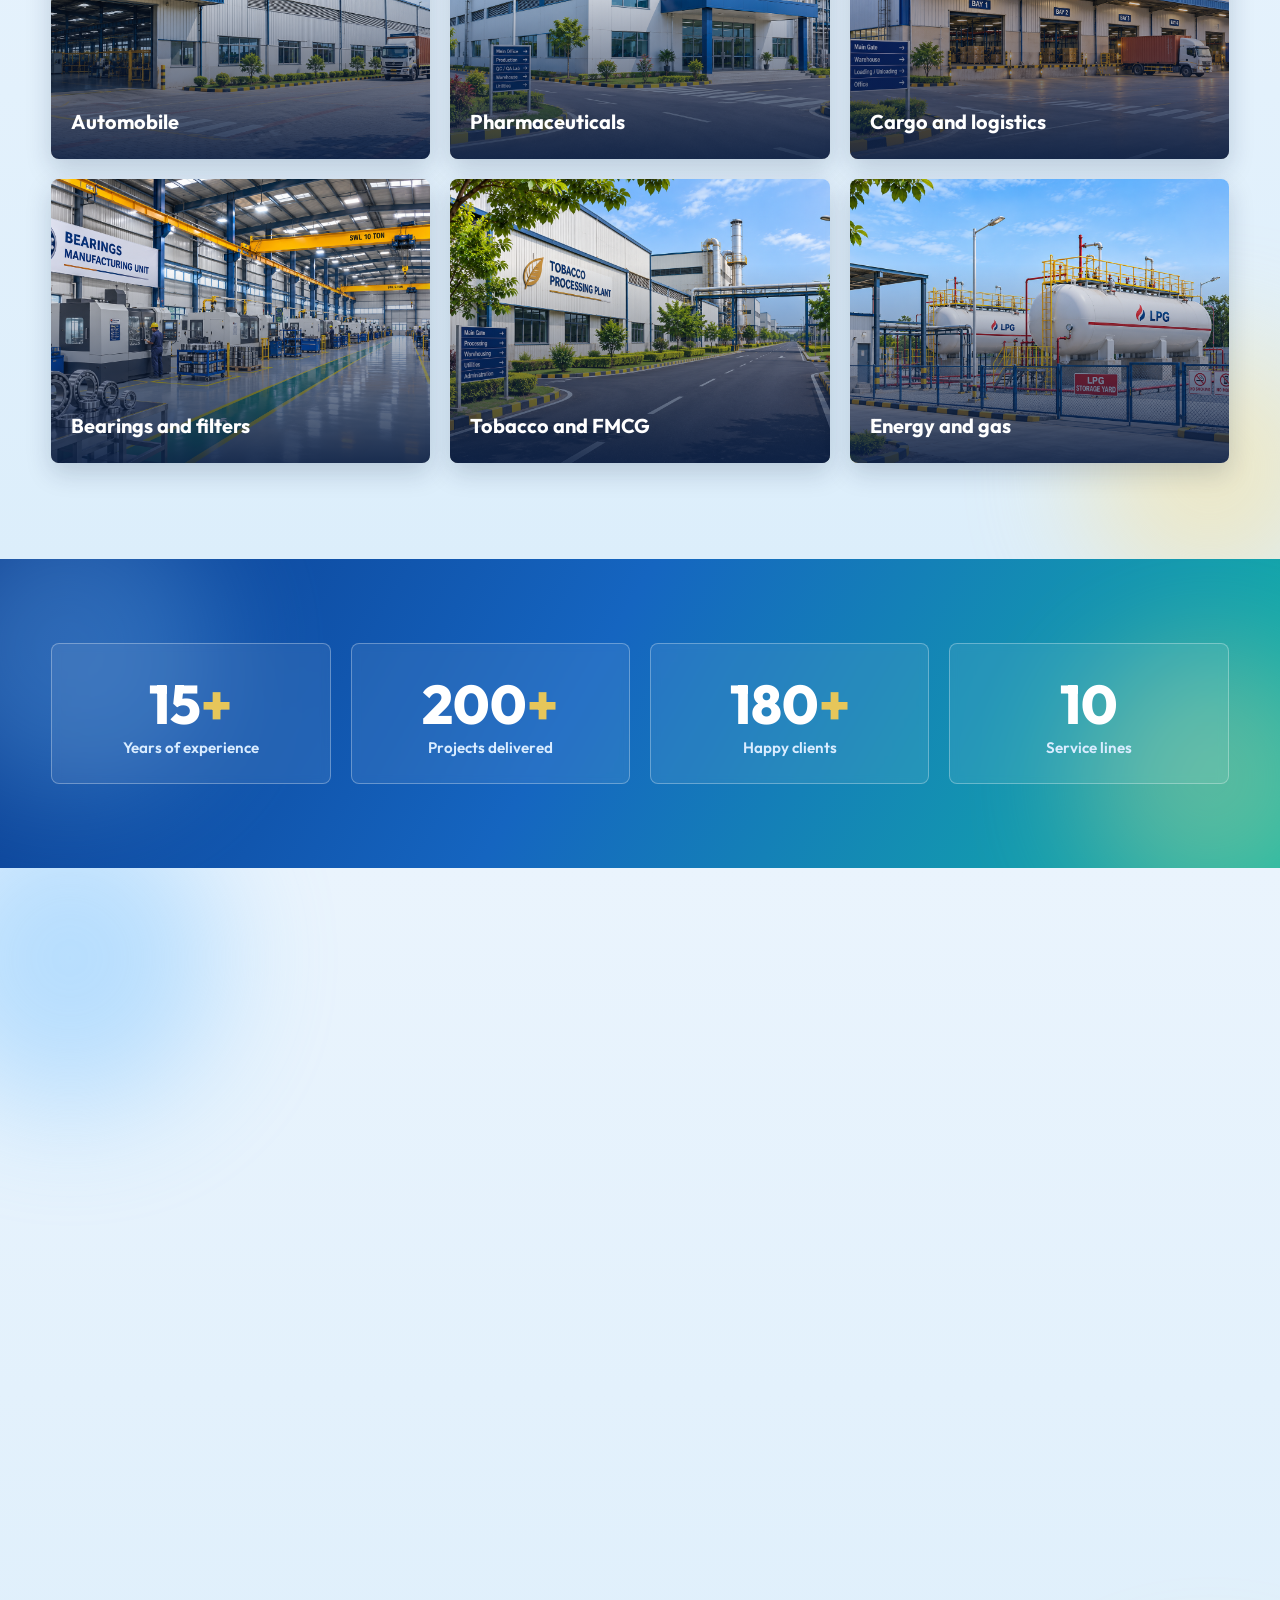
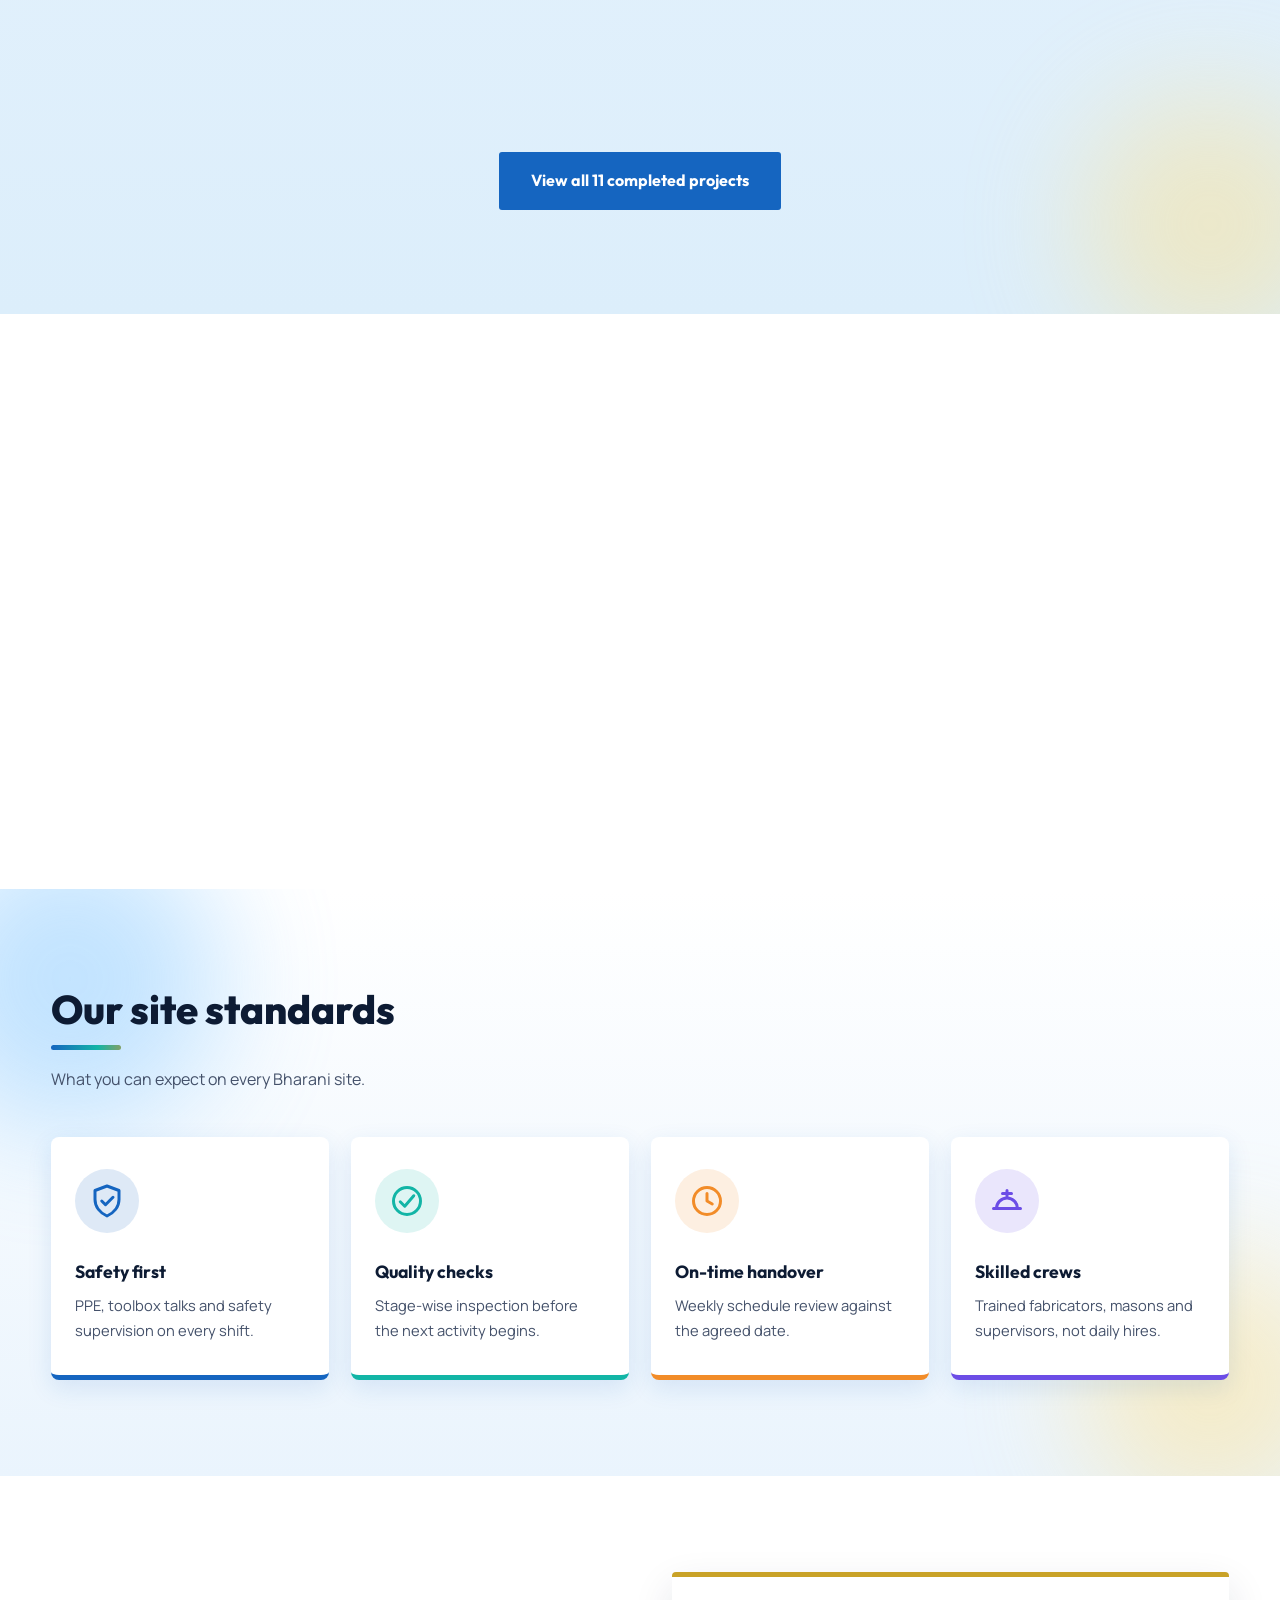
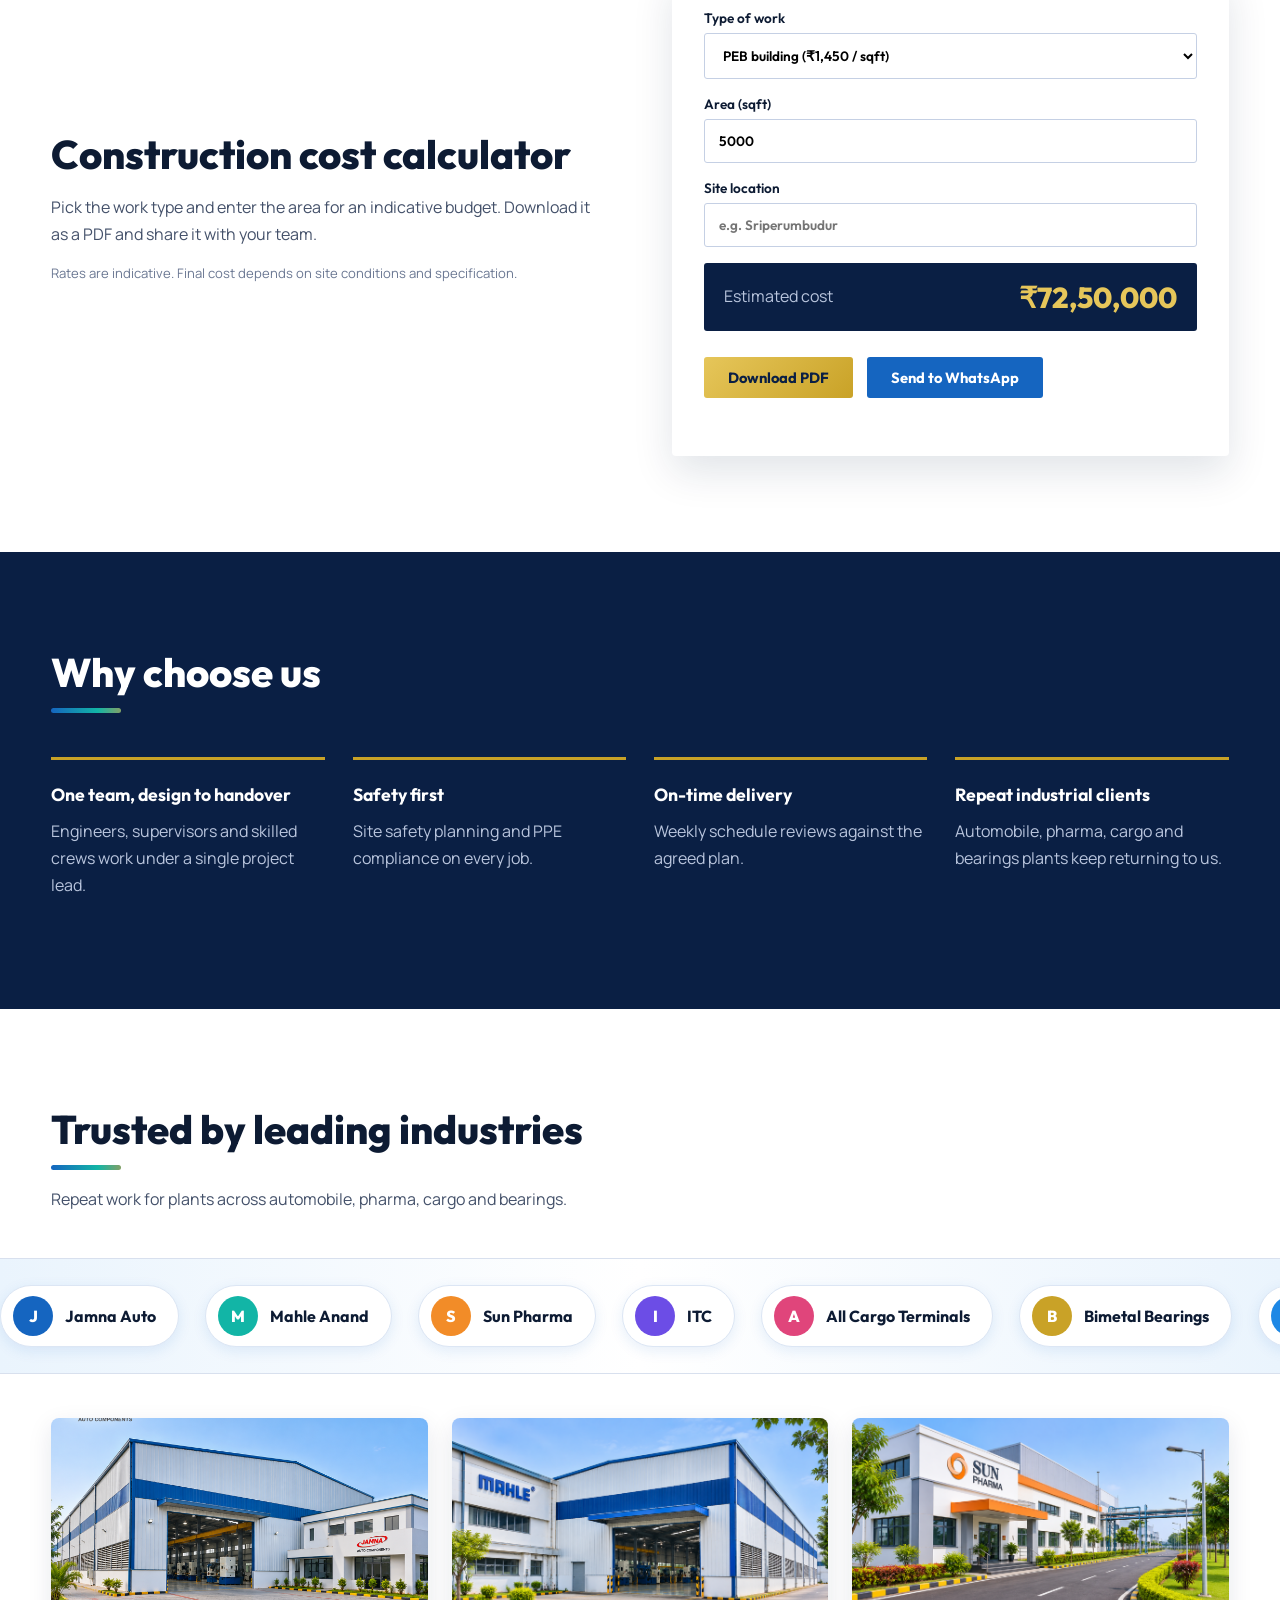
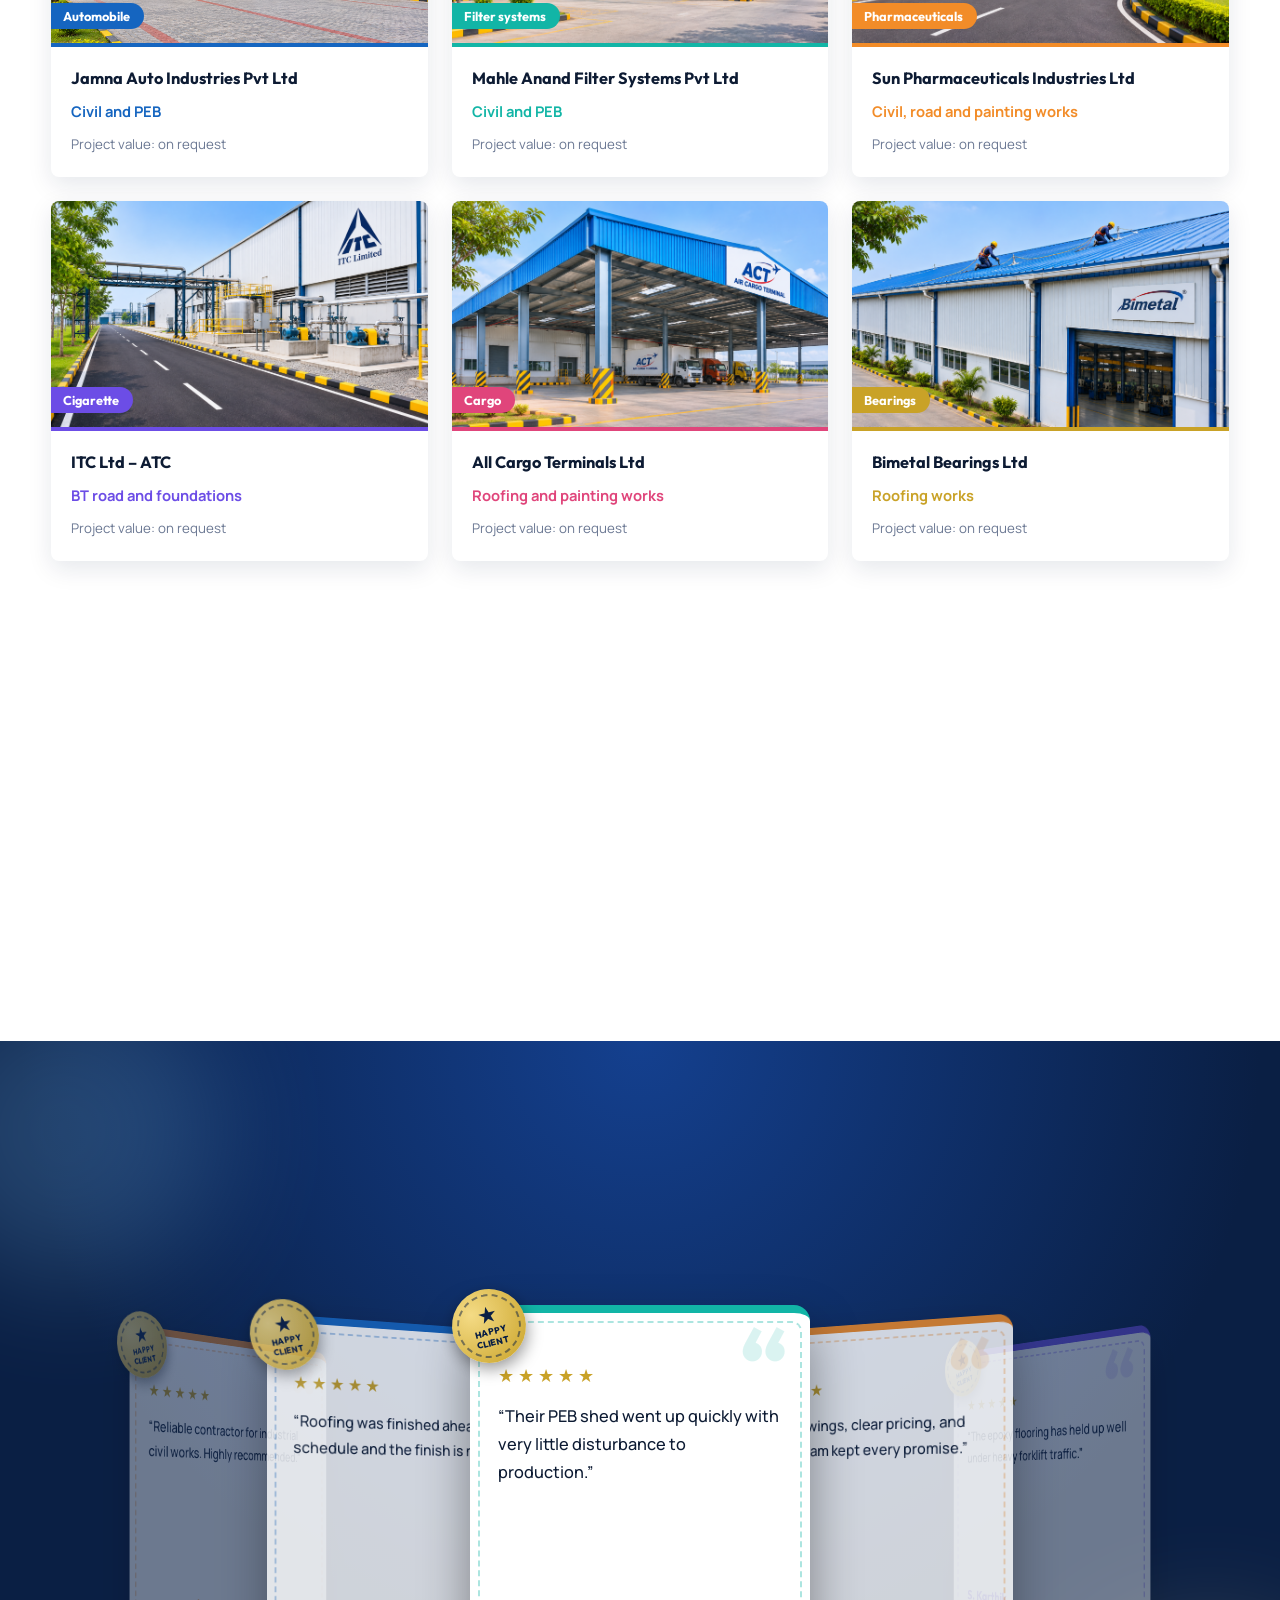
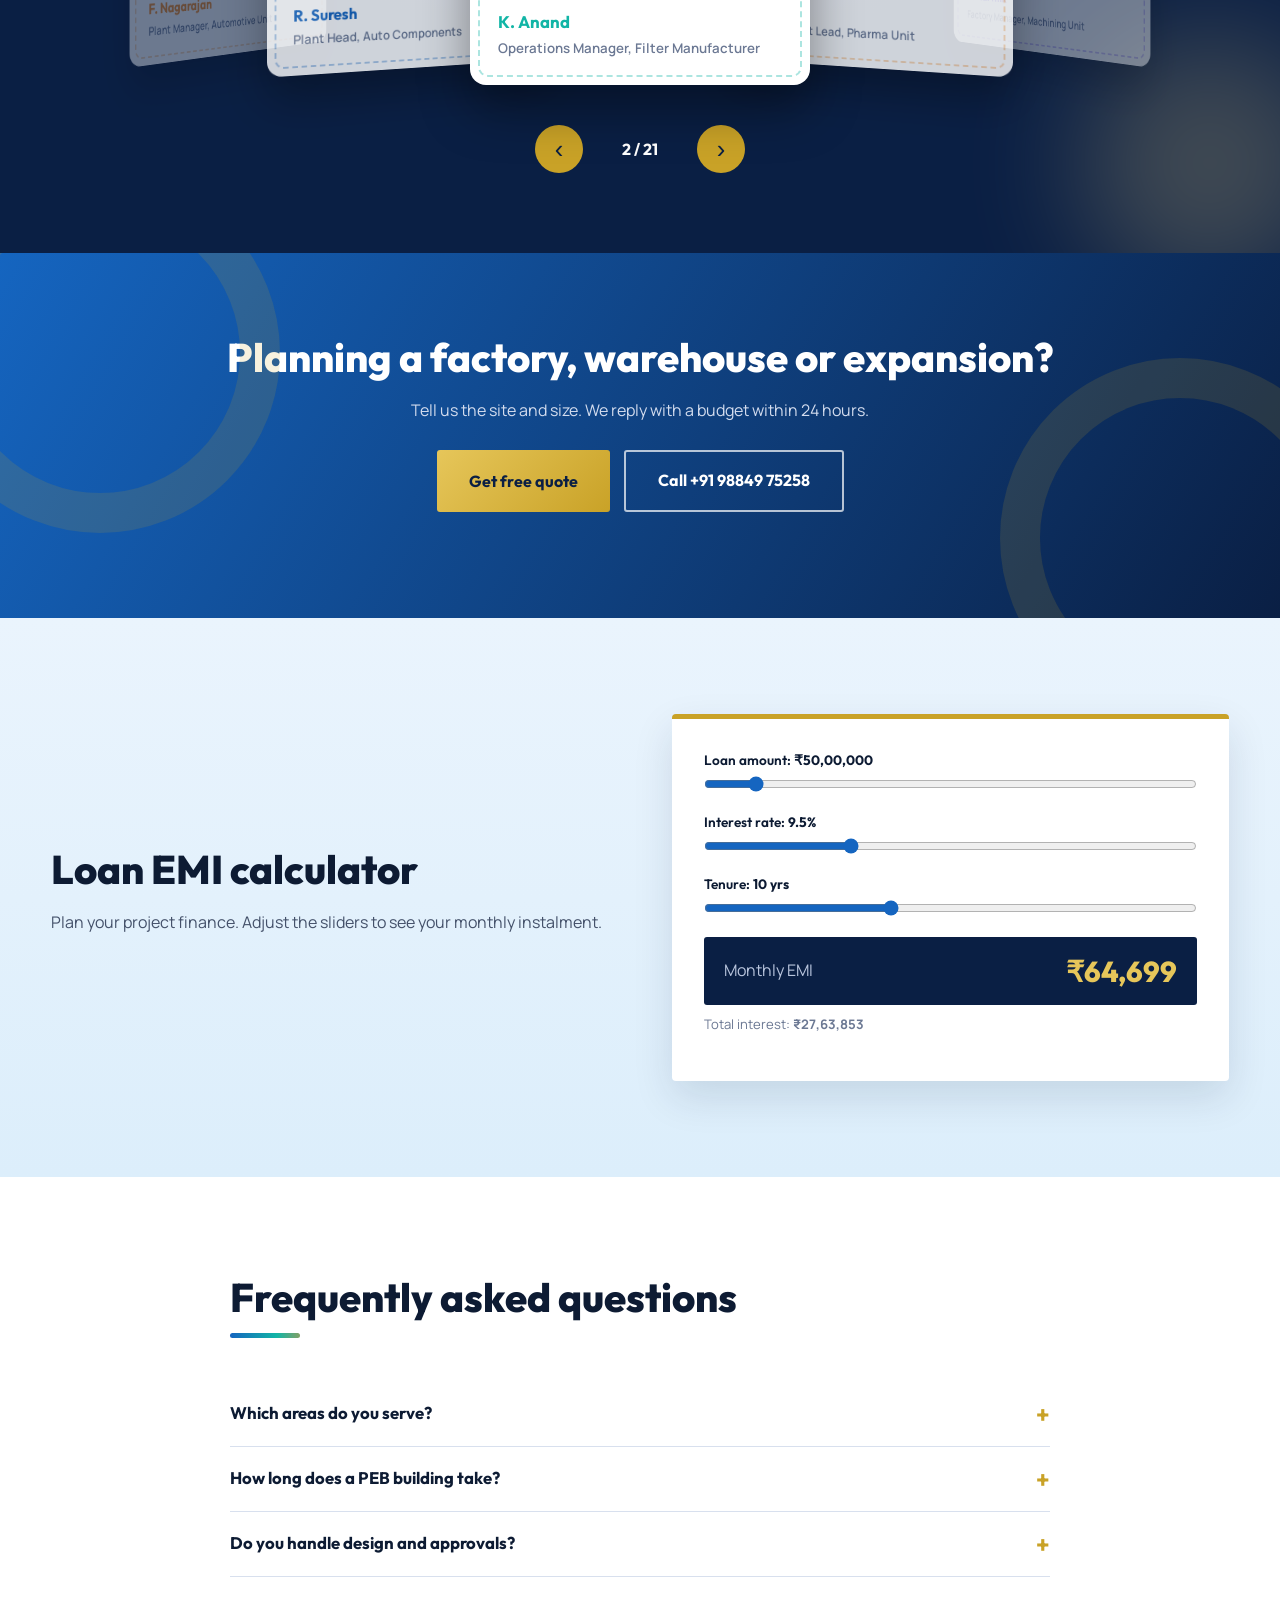
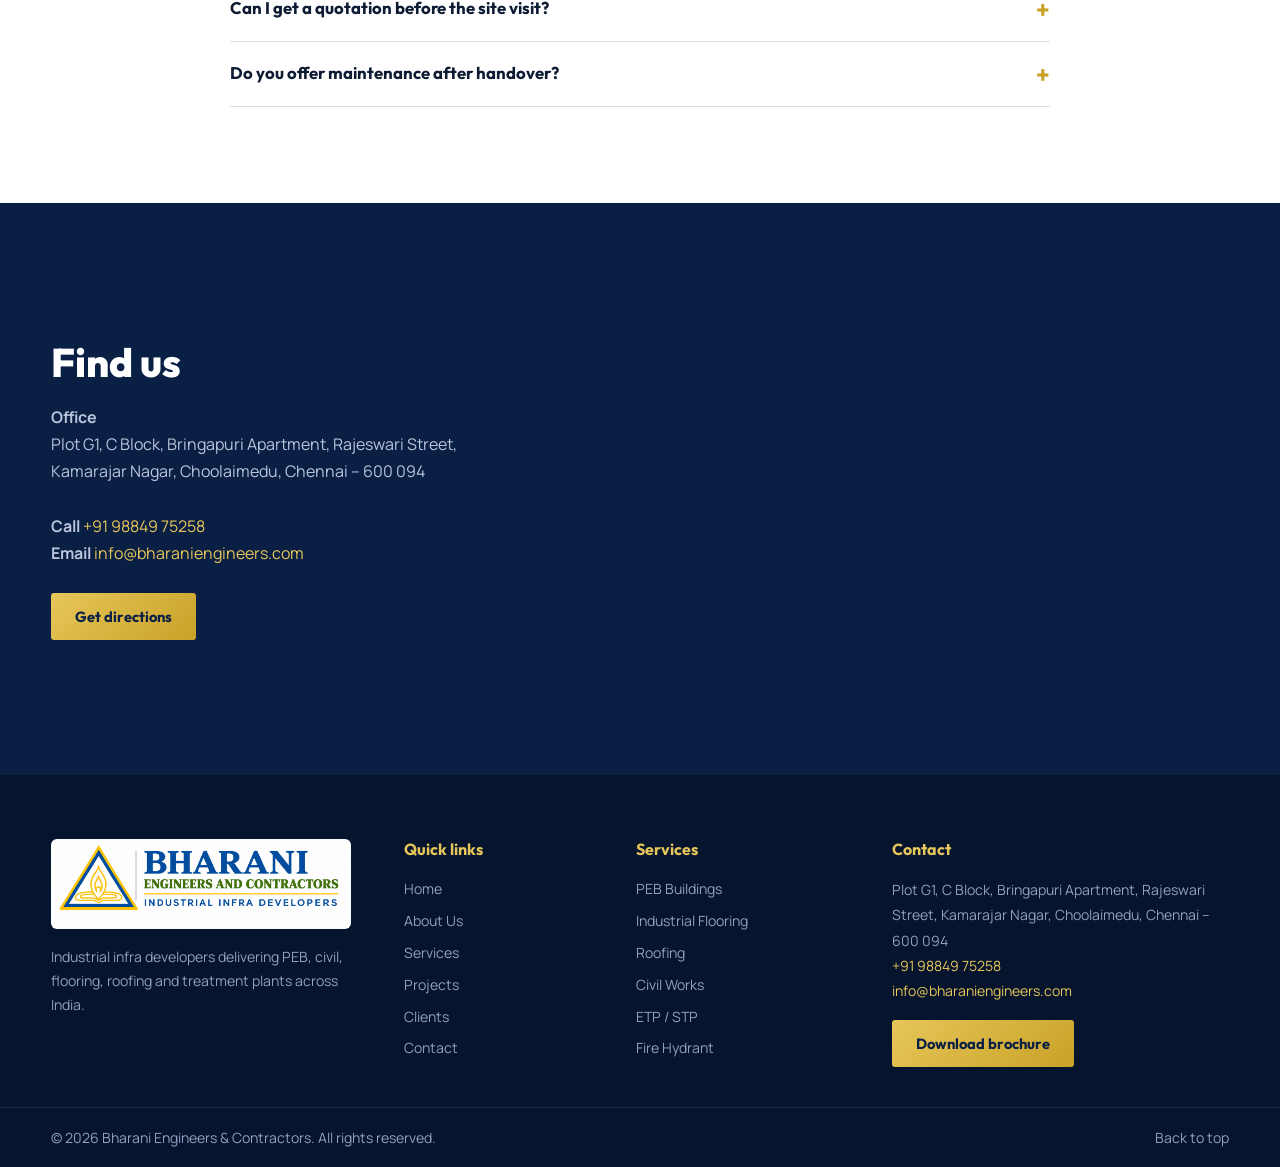
==== commit 27562ba1: "Update index.html" ====
--- a/index.html
+++ b/index.html
@@ -266,7 +266,7 @@
   <div class="wrap">
     <h2>Planning a factory, warehouse or expansion?</h2>
     <p>Tell us the site and size. We reply with a budget within 24 hours.</p>
-    <div class="cta"><button class="btn gold lg shine" data-open-enquiry>Get free quote</button><a class="btn ghost lg" href="tel:+919361703989">Call +91 93617 03989</a></div>
+    <div class="cta"><button class="btn gold lg shine" data-open-enquiry>Get free quote</button><a class="btn ghost lg" href="tel:+919884975258">Call +91 98849 75258</a></div>
   </div>
 </section>
 
@@ -303,7 +303,7 @@
       <h2>Find us</h2>
       <address>
         <b>Office</b><br>Plot G1, C Block, Bringapuri Apartment, Rajeswari Street,<br>Kamarajar Nagar, Choolaimedu, Chennai – 600 094<br><br>
-        <b>Call</b> <a href="tel:+919361703989">+91 93617 03989</a><br>
+        <b>Call</b> <a href="tel:+919884975258">+91 98849 75258</a><br>
         <b>Email</b> <a href="mailto:info@bharaniengineers.com">info@bharaniengineers.com</a>
       </address>
       <a class="btn gold" href="https://www.google.com/maps/dir/?api=1&destination=Bringapuri+Apartment+Choolaimedu+Chennai" target="_blank" rel="noopener">Get directions</a>
@@ -318,7 +318,7 @@
       <p>Industrial infra developers delivering PEB, civil, flooring, roofing and treatment plants across India.</p></div>
     <div><h4>Quick links</h4><a href="index.html">Home</a><a href="aboutus.html">About Us</a><a href="services.html">Services</a><a href="projects.html">Projects</a><a href="clients.html">Clients</a><a href="contact.html">Contact</a></div>
     <div><h4>Services</h4><a href="services.html#peb">PEB Buildings</a><a href="services.html#flooring">Industrial Flooring</a><a href="services.html#roofing">Roofing</a><a href="services.html#civil">Civil Works</a><a href="services.html#etp">ETP / STP</a><a href="services.html#hydrant">Fire Hydrant</a></div>
-    <div><h4>Contact</h4><address>Plot G1, C Block, Bringapuri Apartment, Rajeswari Street, Kamarajar Nagar, Choolaimedu, Chennai – 600 094<br><a href="tel:+919361703989">+91 93617 03989</a><br><a href="mailto:info@bharaniengineers.com">info@bharaniengineers.com</a></address>
+    <div><h4>Contact</h4><address>Plot G1, C Block, Bringapuri Apartment, Rajeswari Street, Kamarajar Nagar, Choolaimedu, Chennai – 600 094<br><a href="tel:+919884975258">+91 98849 75258</a><br><a href="mailto:info@bharaniengineers.com">info@bharaniengineers.com</a></address>
       <a class="btn gold" href="Bharani-Company-Profile.pdf" download>Download brochure</a></div>
   </div>
   <div class="fbar"><div class="wrap"><span>© <span id="yr"></span> Bharani Engineers &amp; Contractors. All rights reserved.</span><a href="#hdr">Back to top</a></div></div>
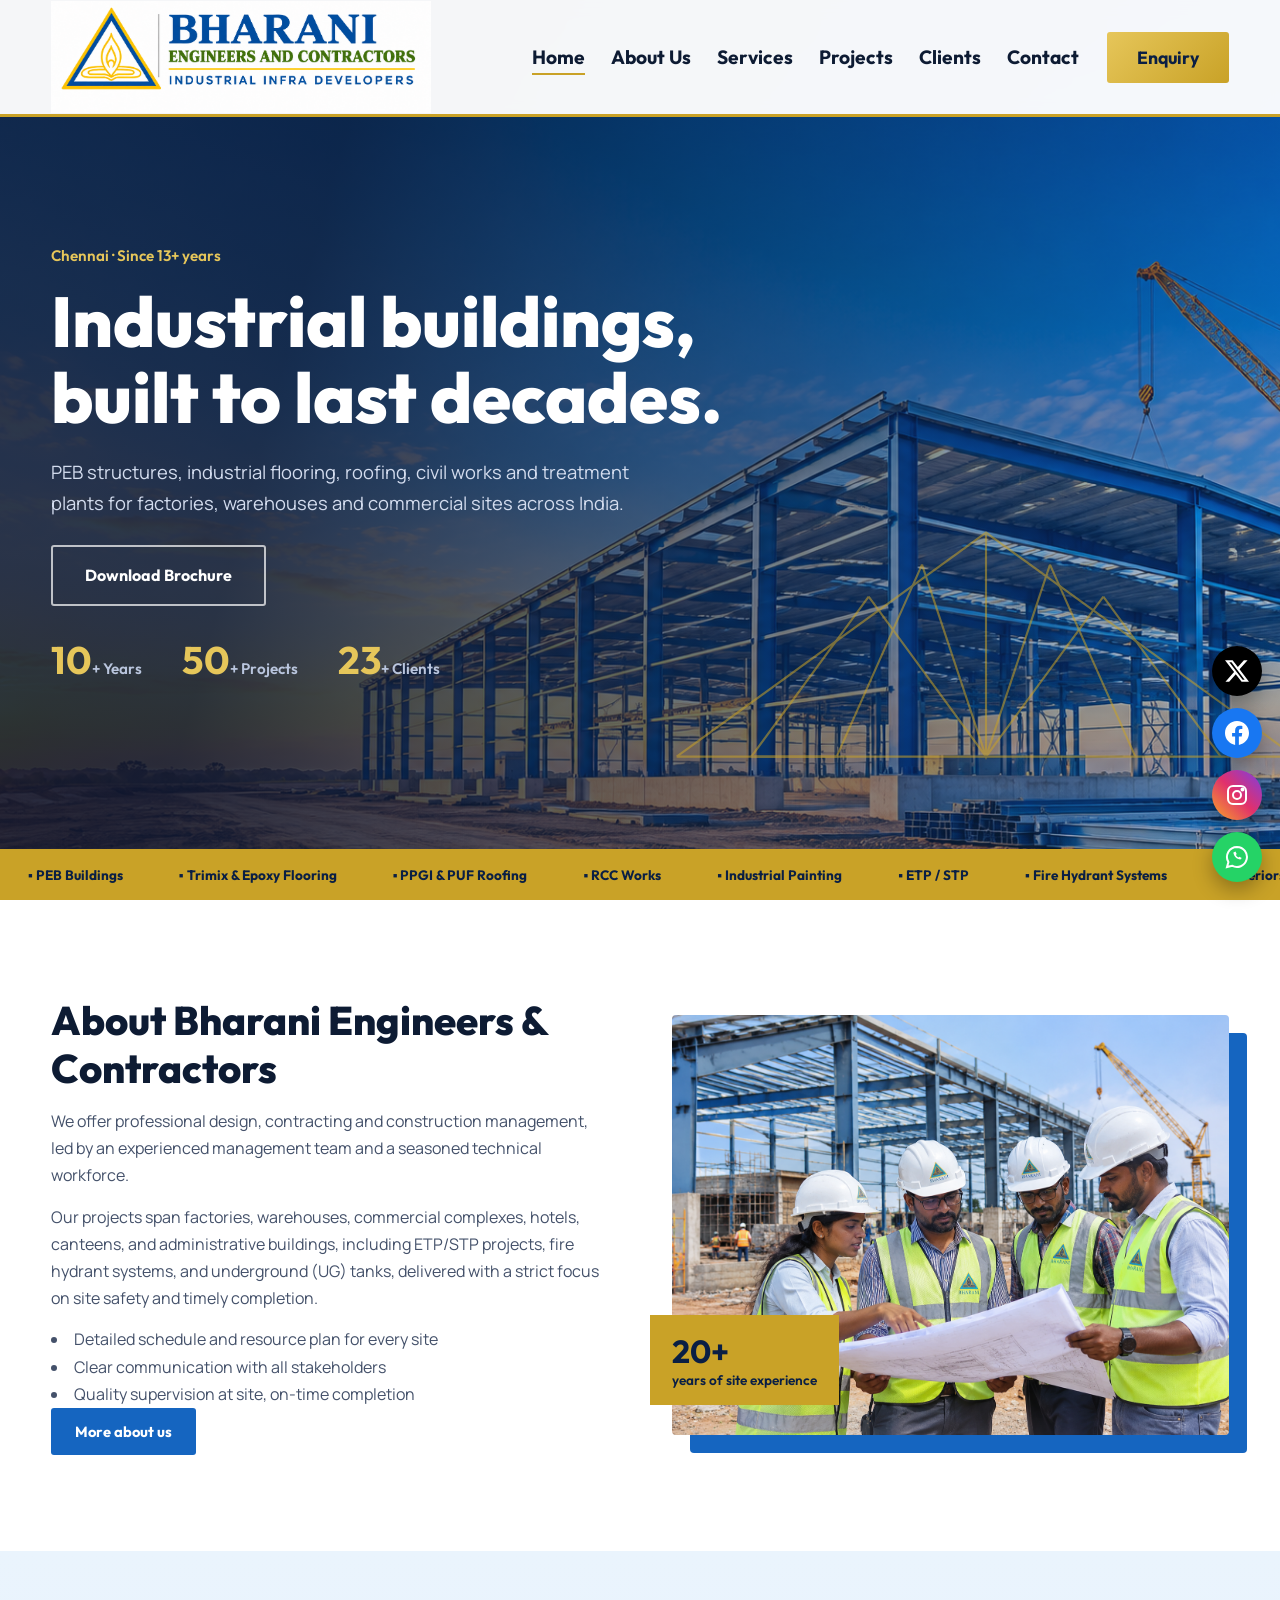
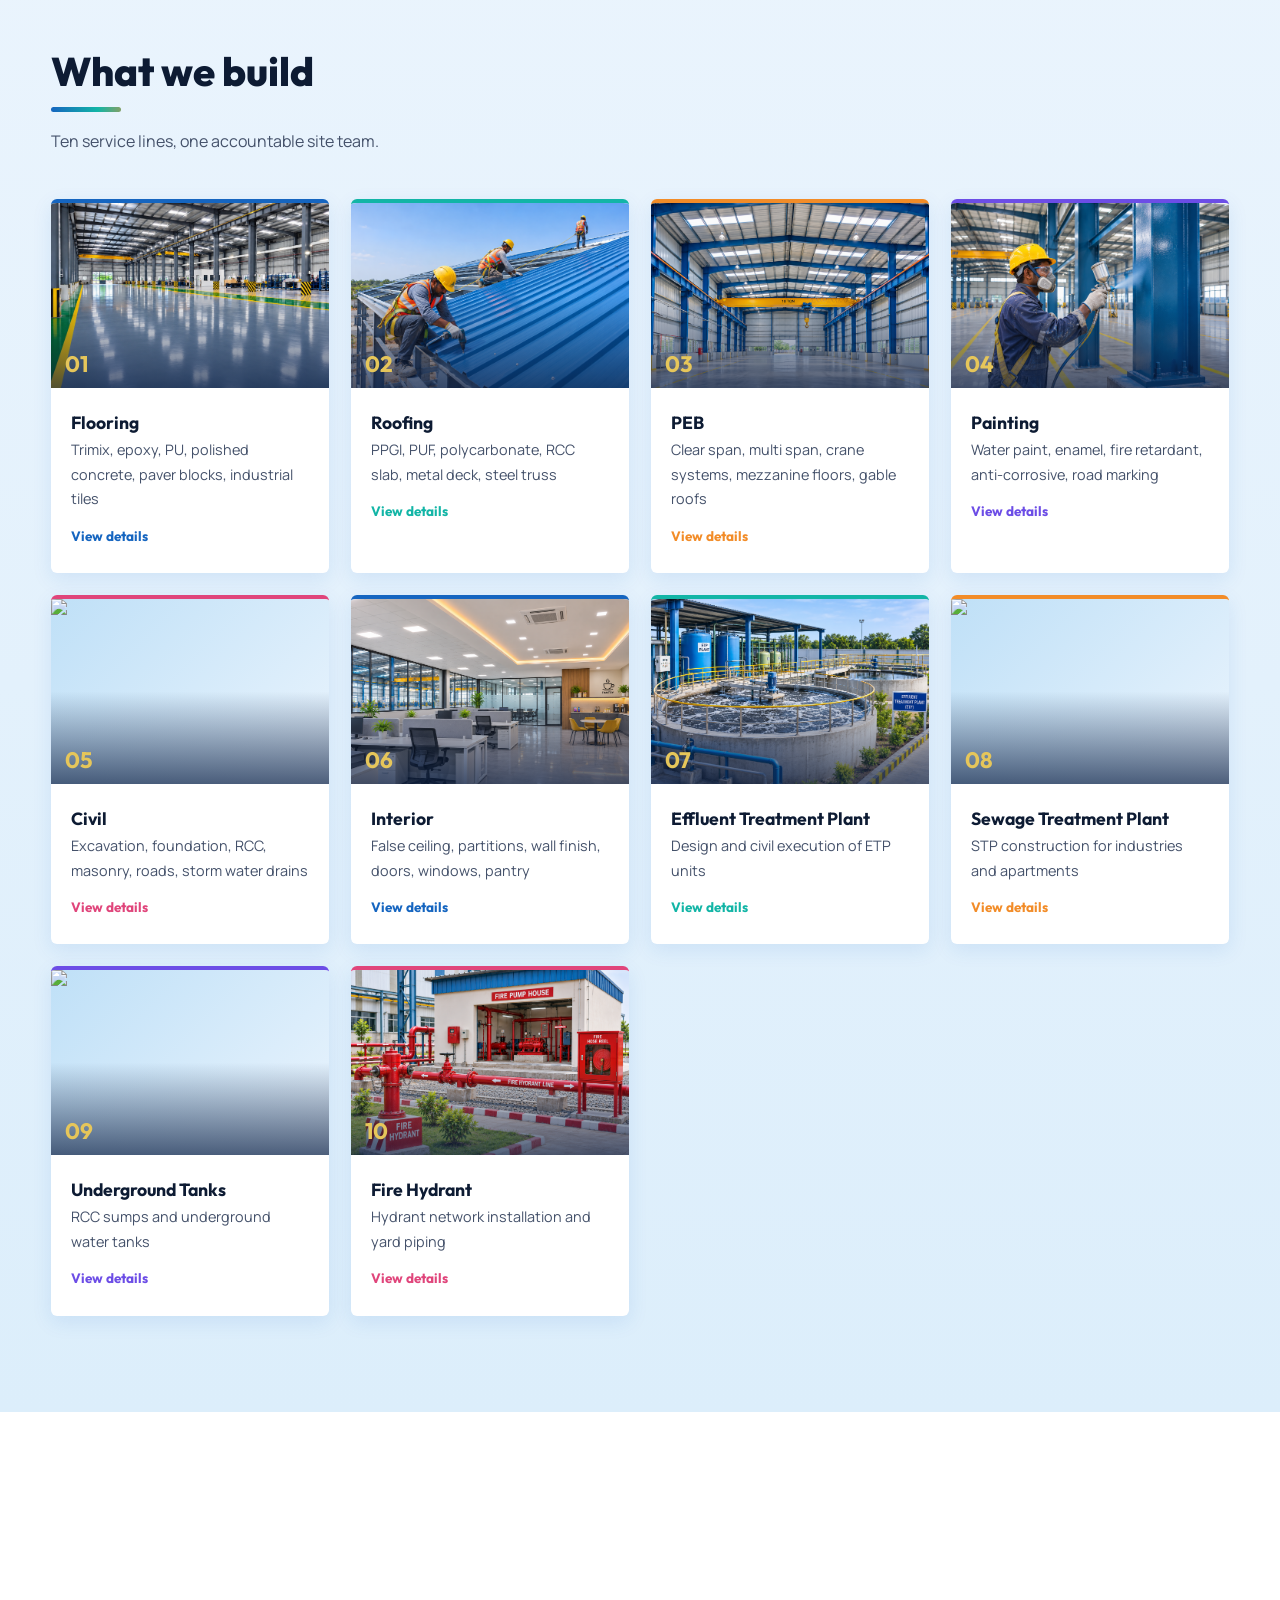
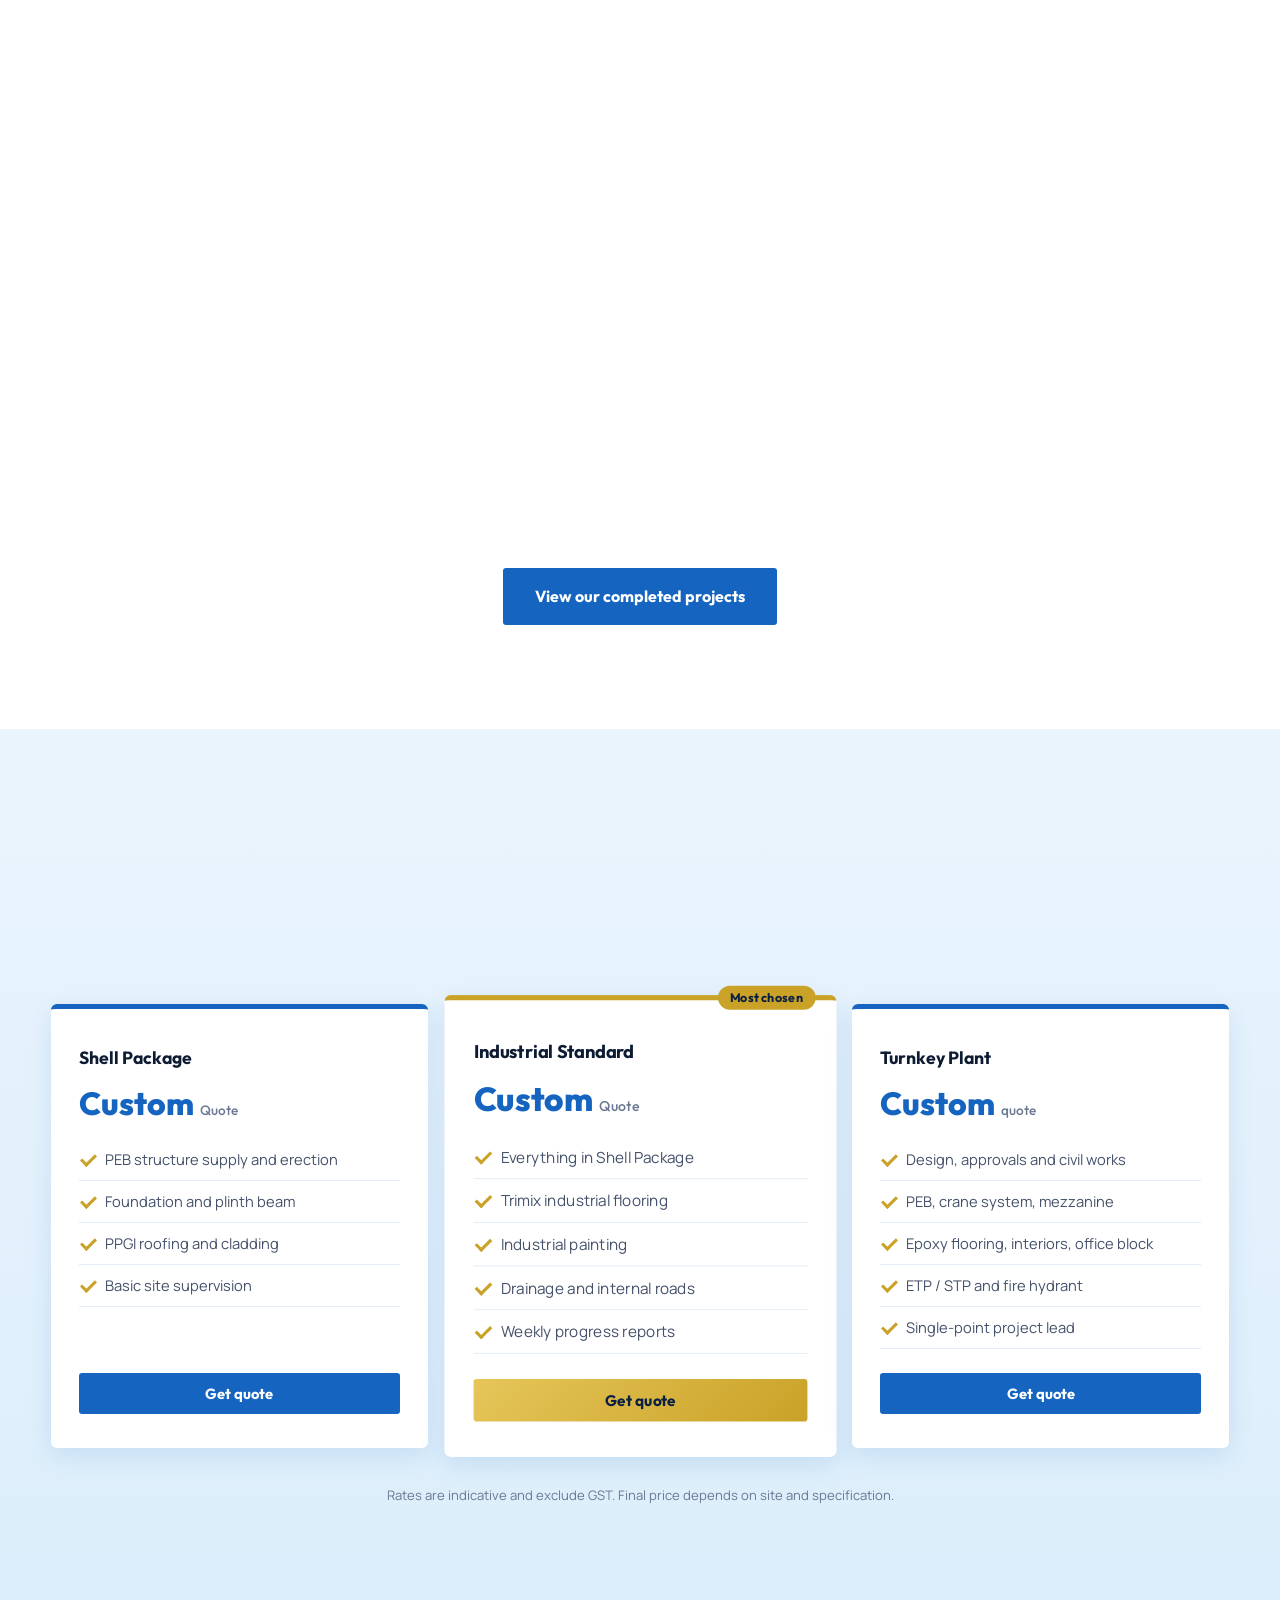
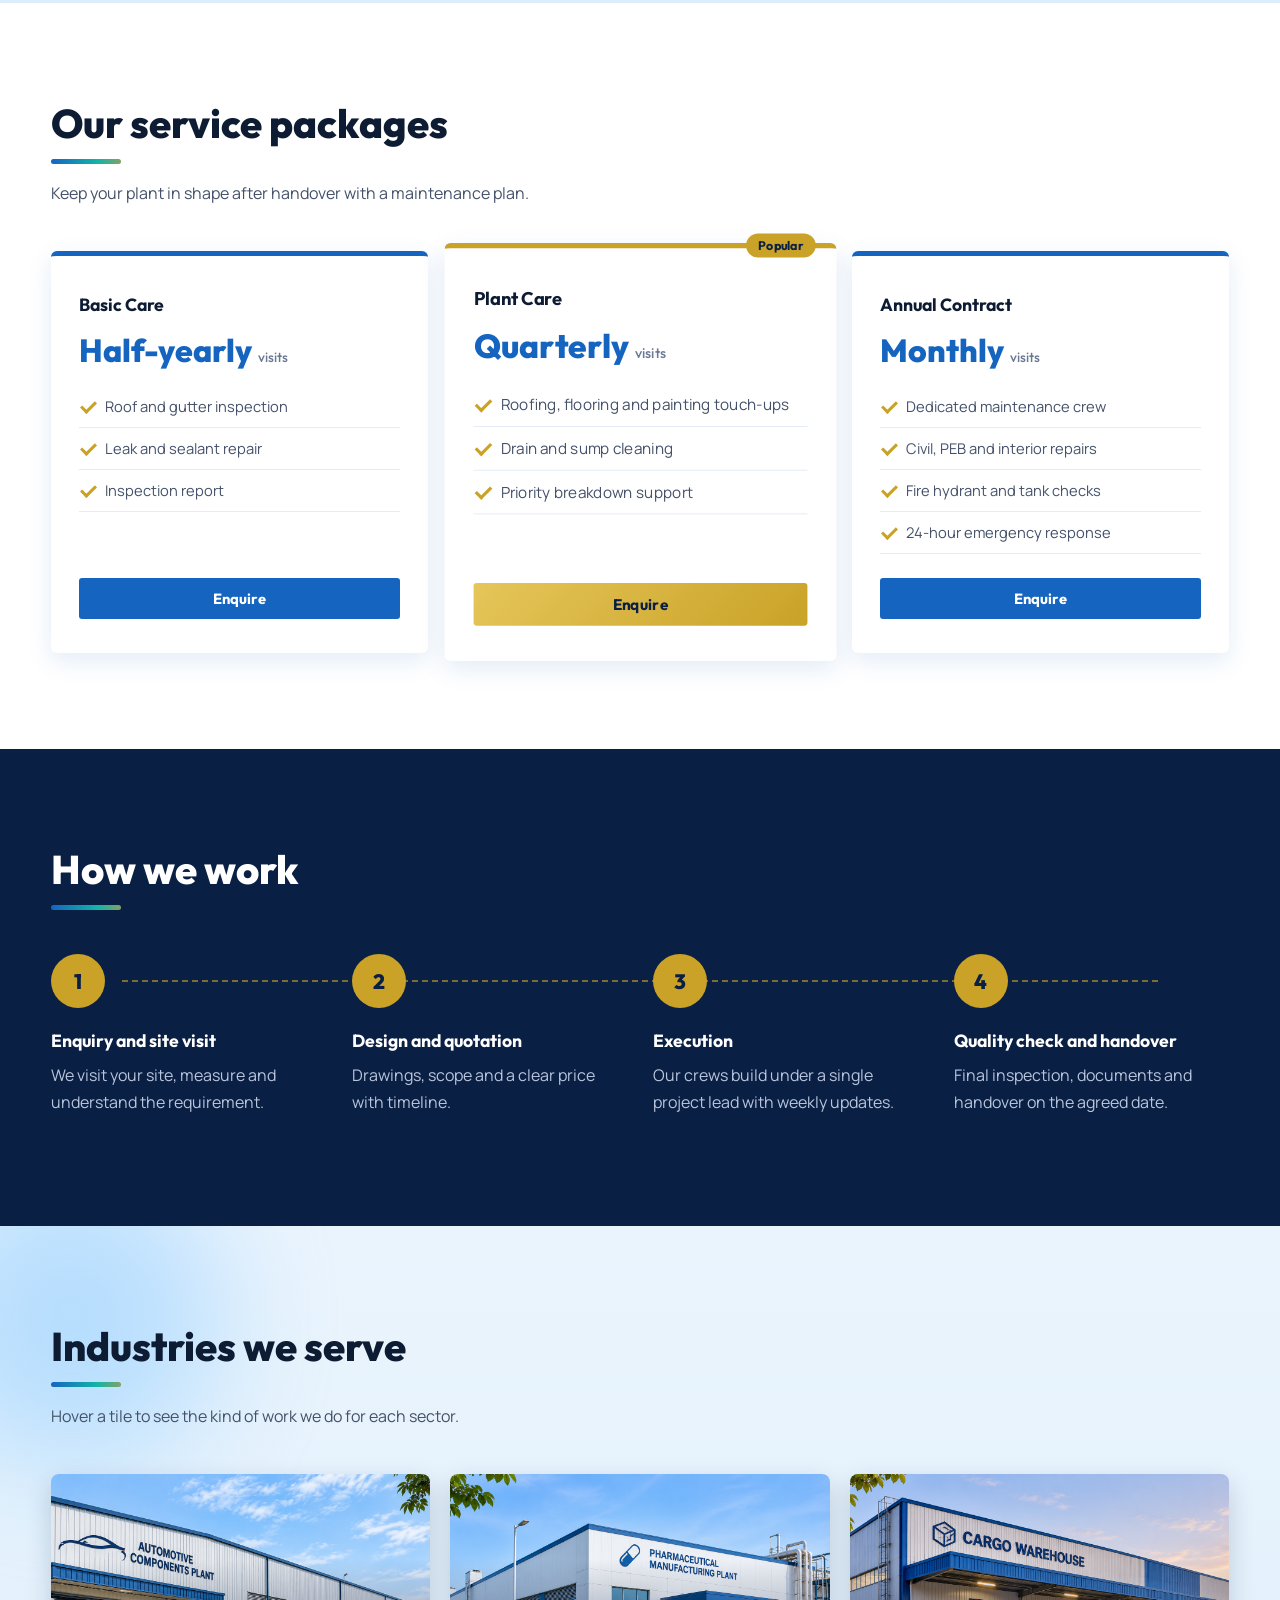
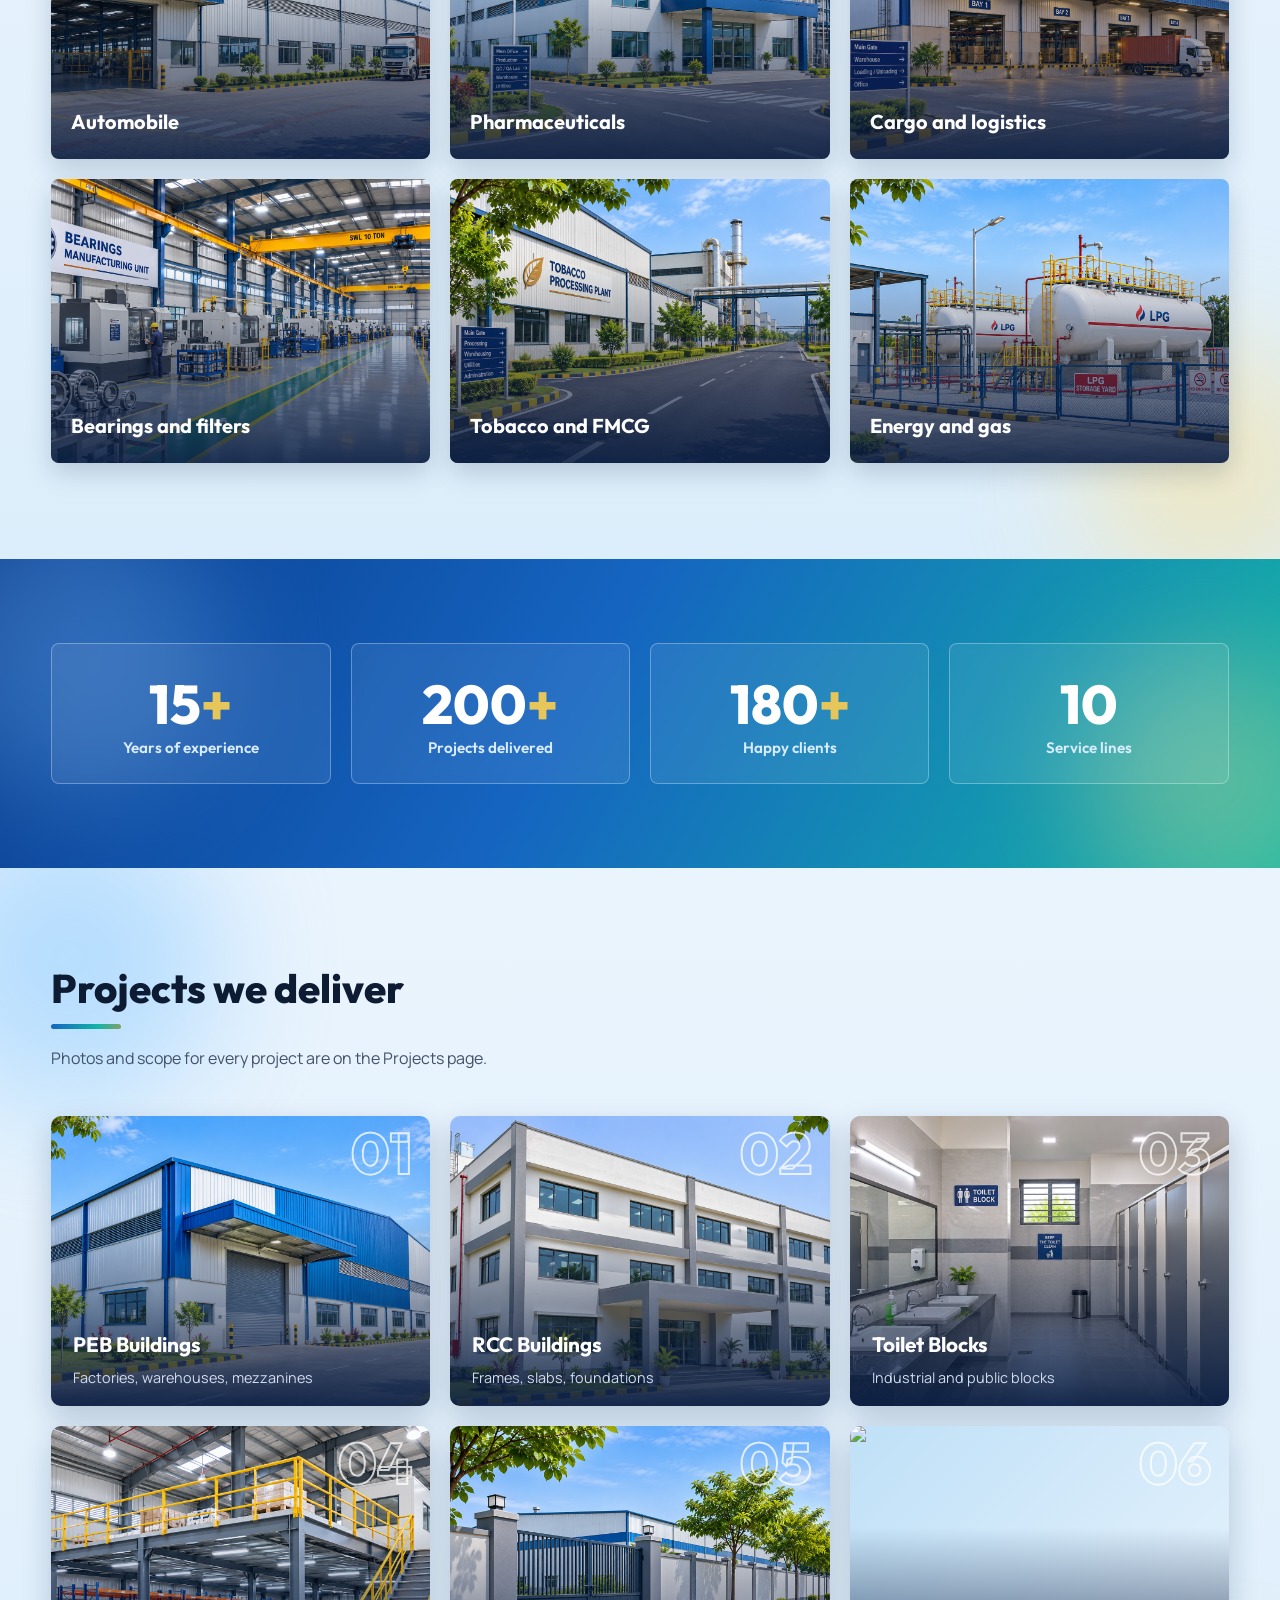
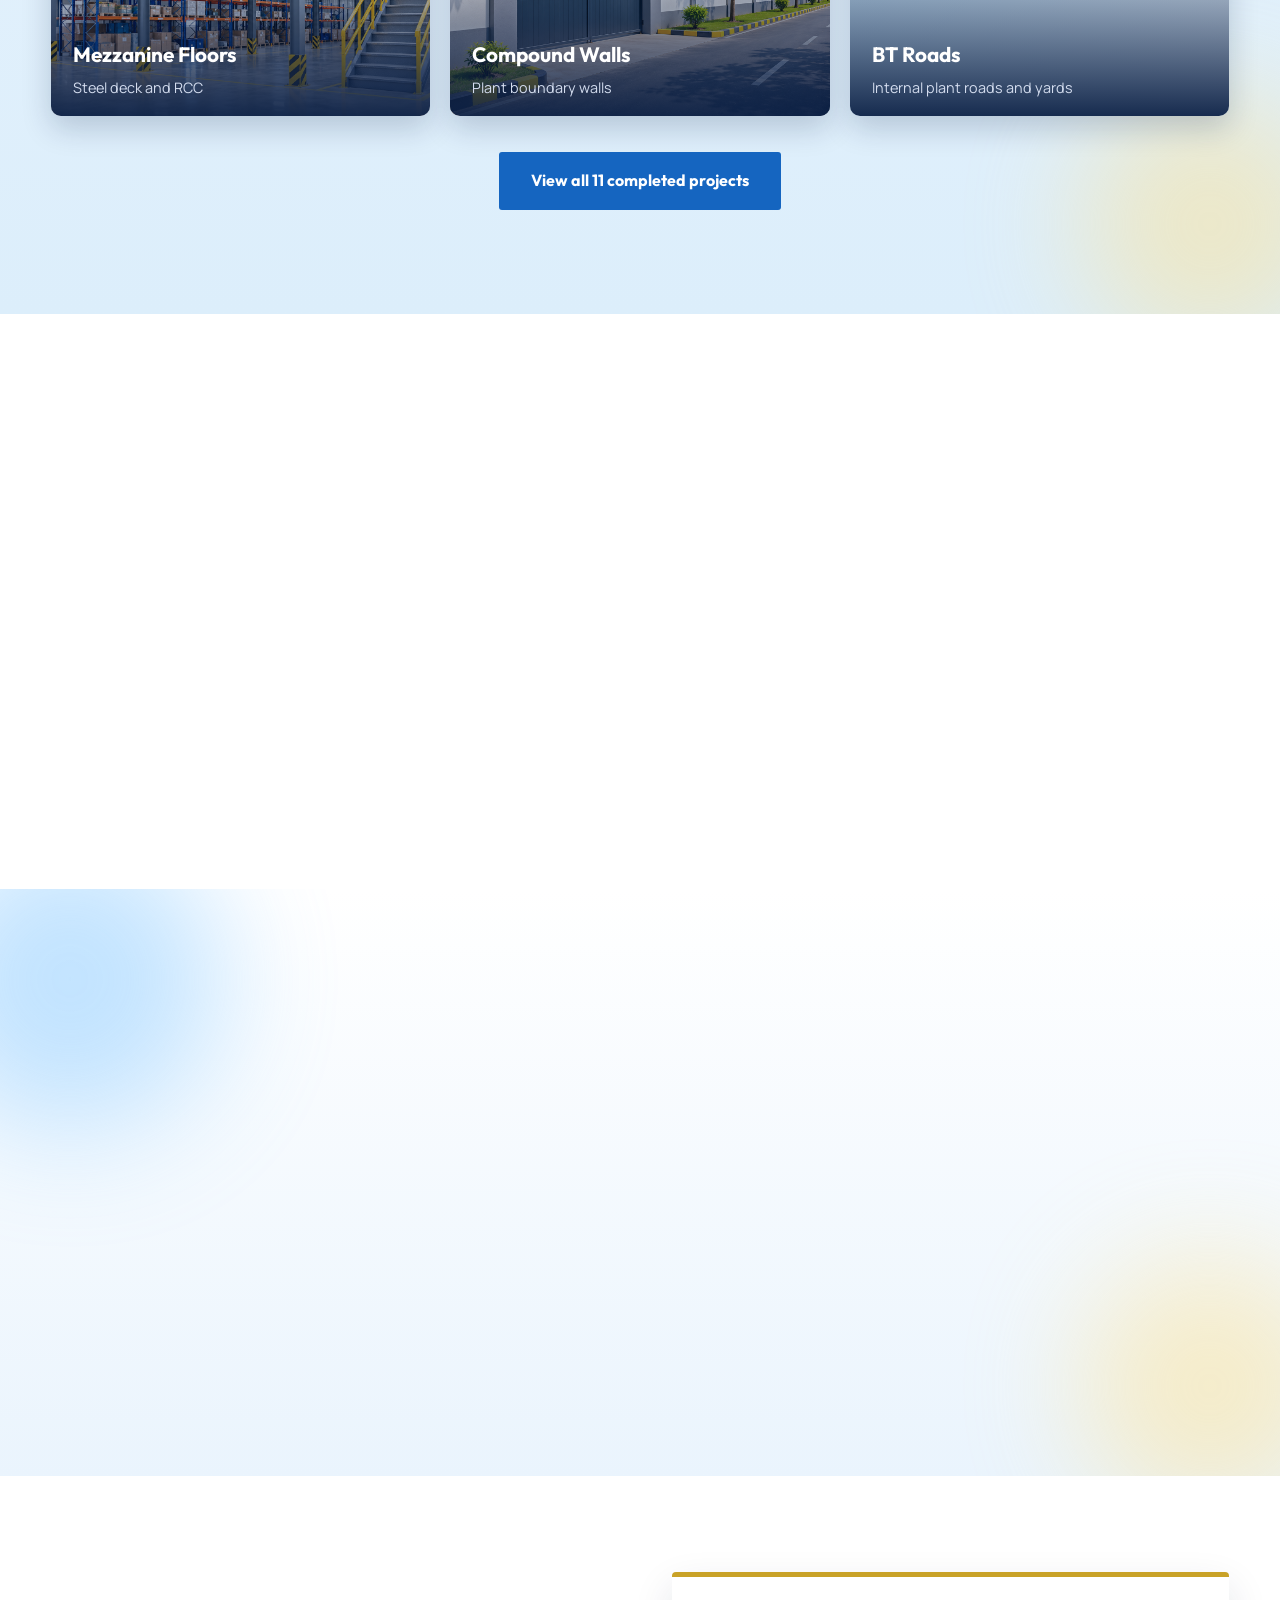
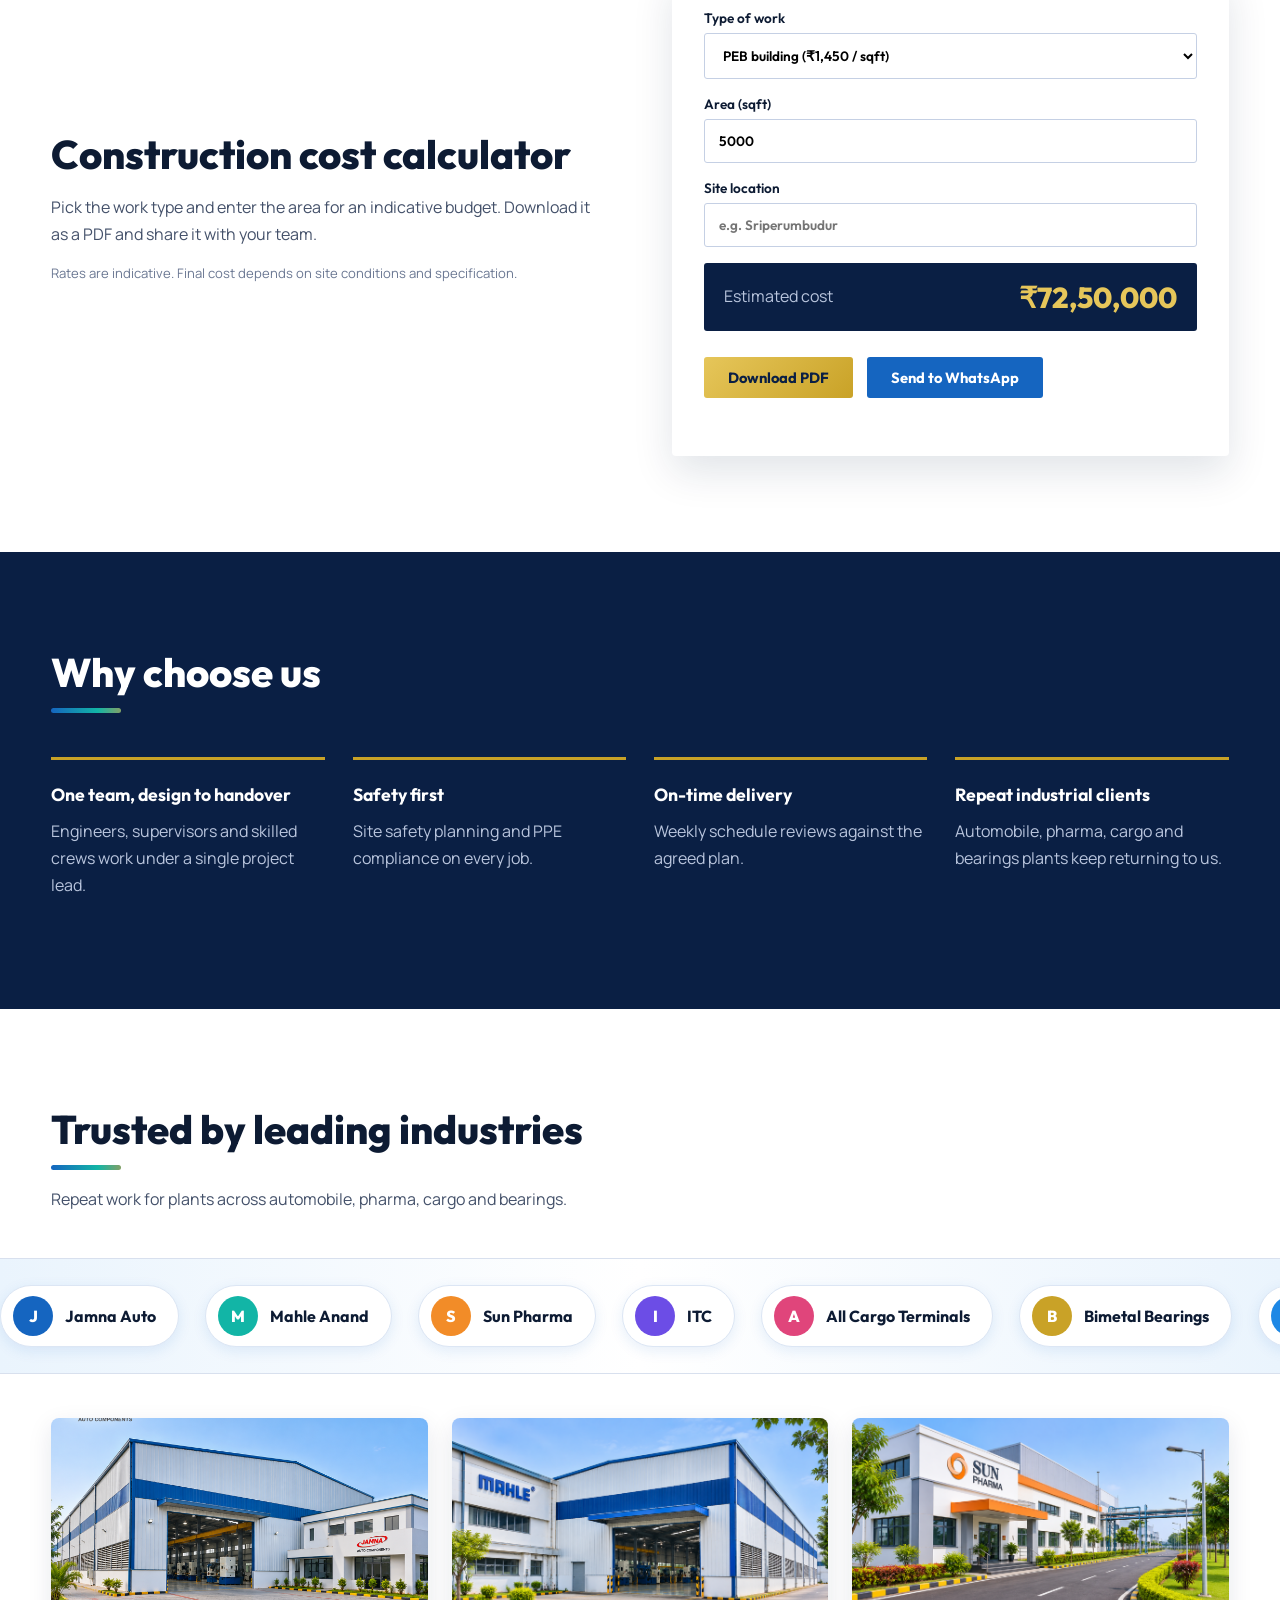
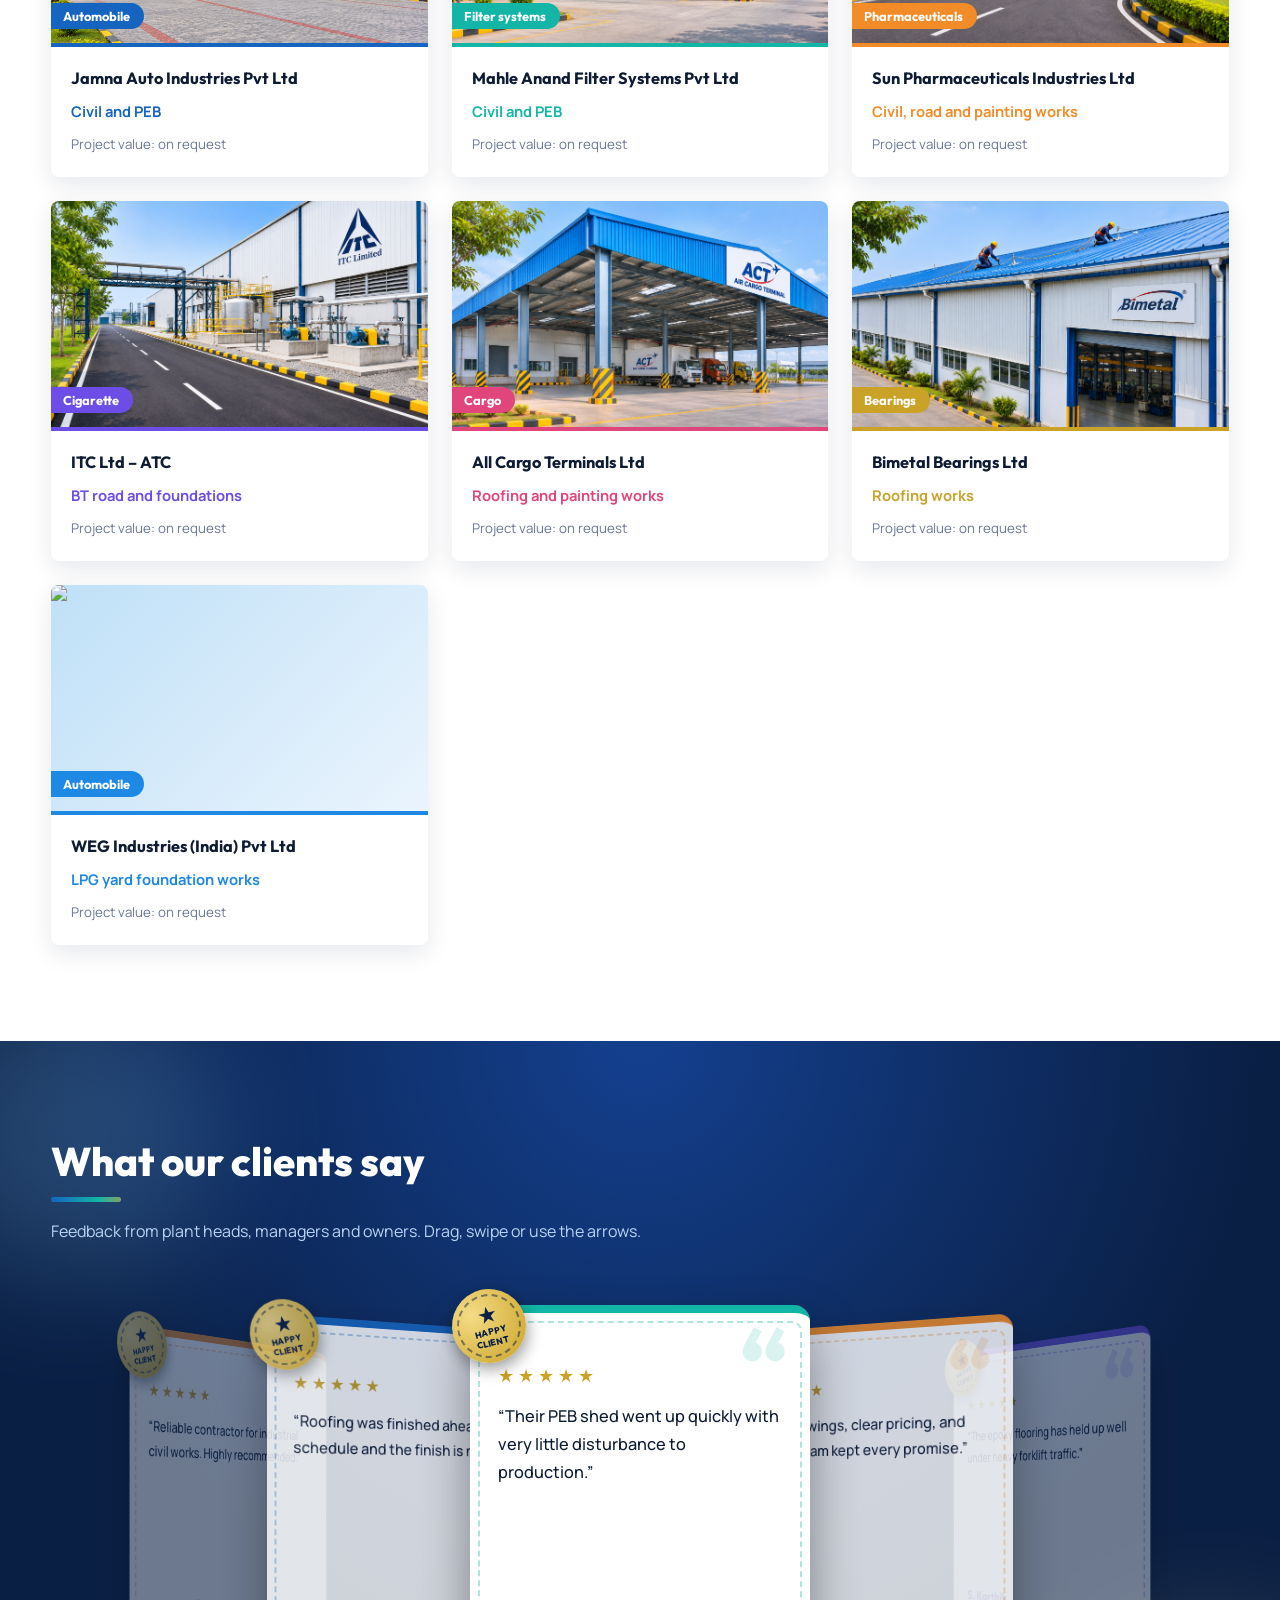
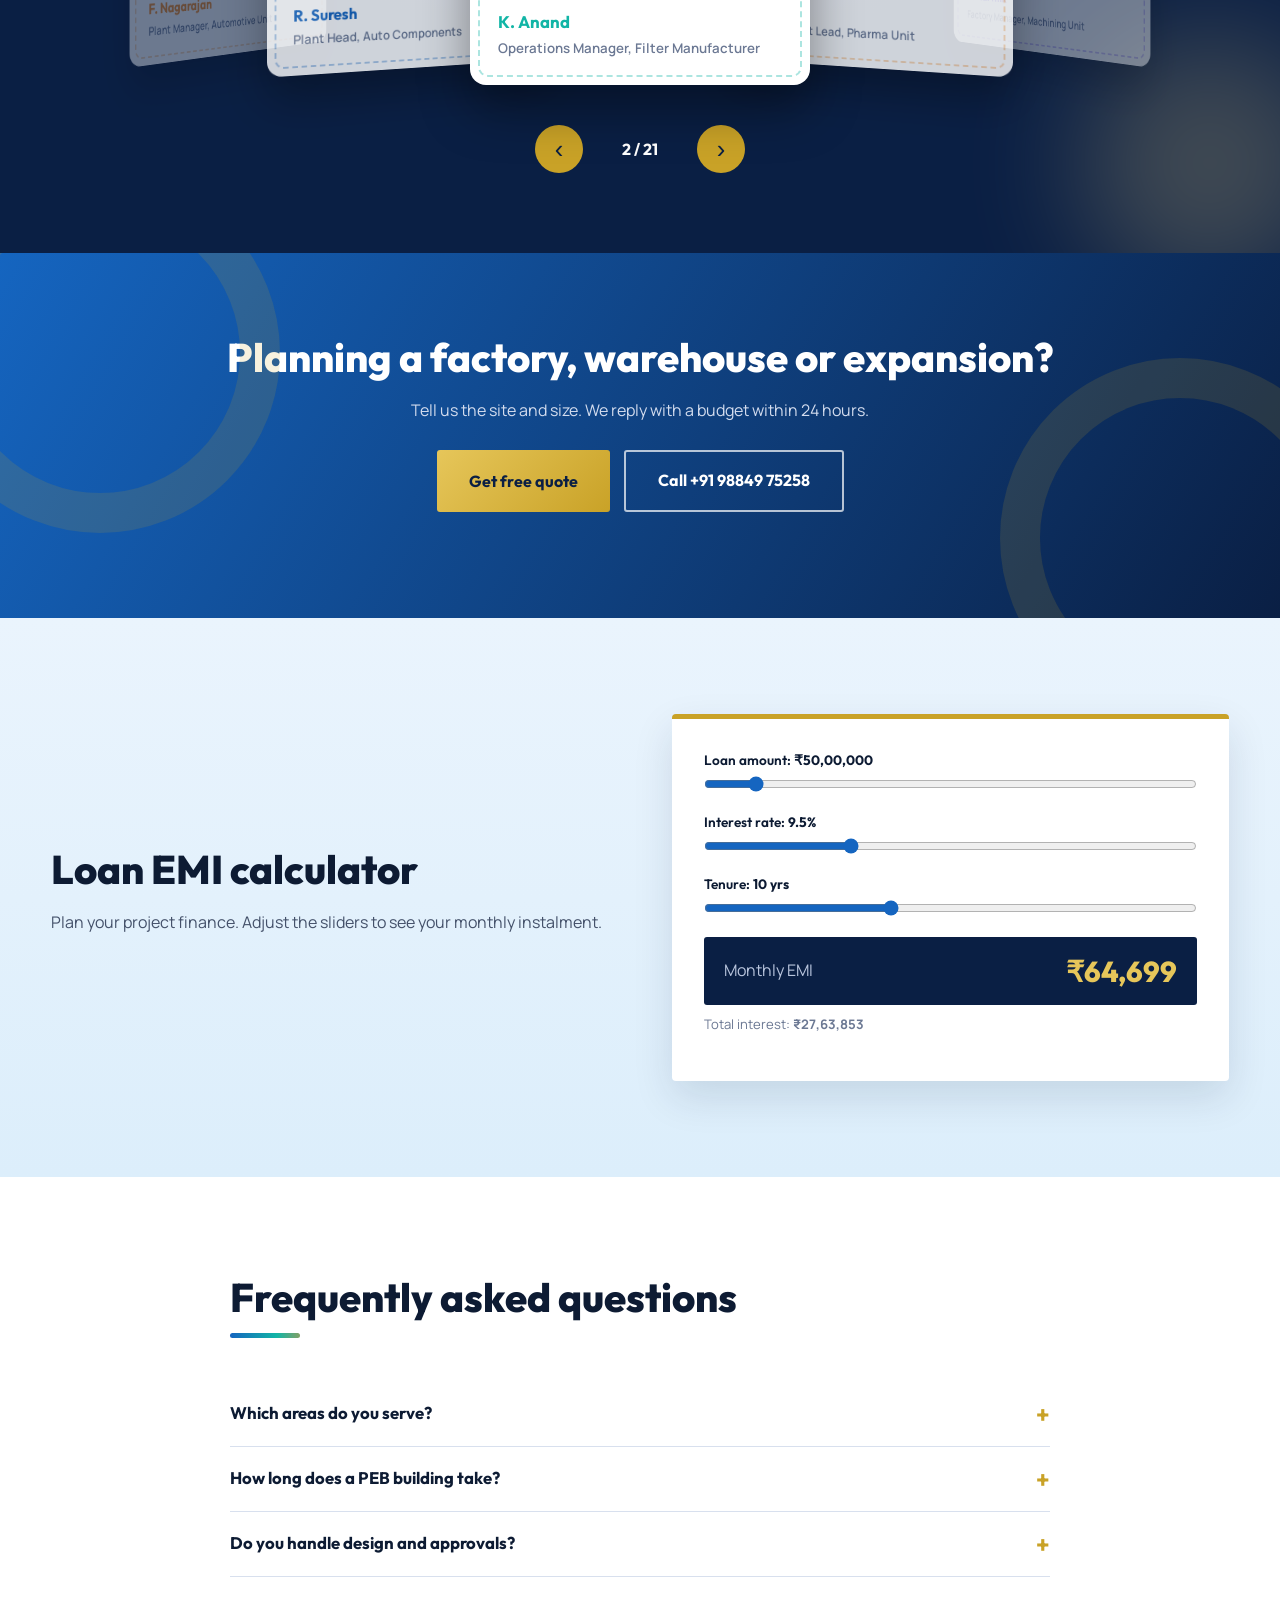
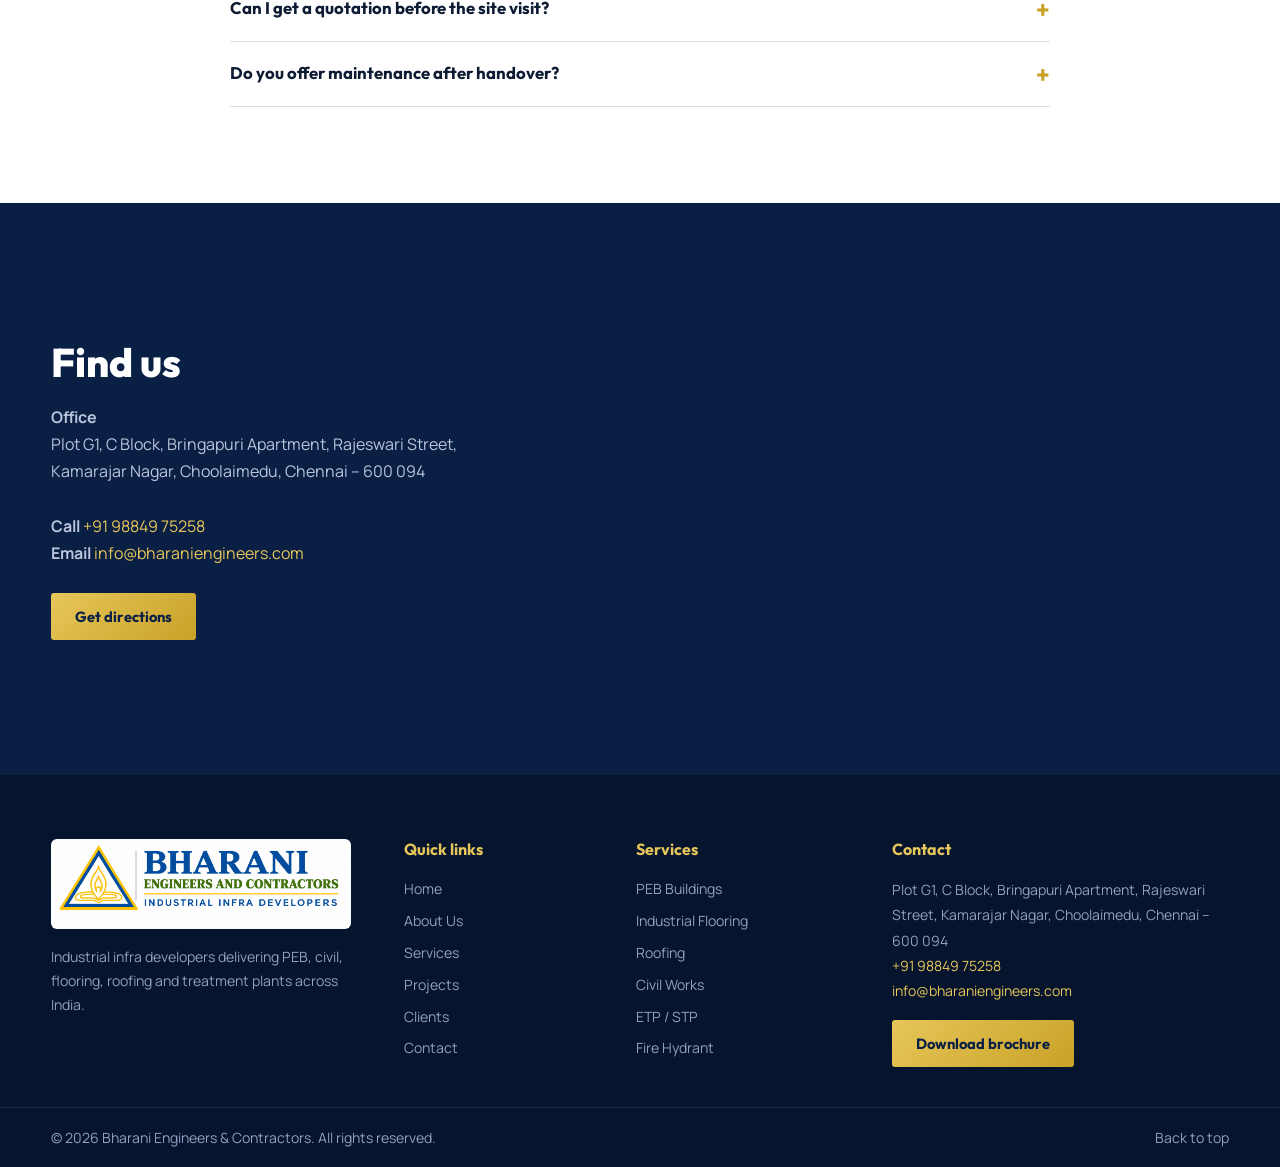
==== commit 689c7fd8: "Update index.html" ====
--- a/index.html
+++ b/index.html
@@ -102,7 +102,7 @@
     <div class="cw-grid">
       <article class="cw rv"><img src="images/completed/jamna-peb.jpg" alt="Jamna PEB building works" loading="lazy" width="500" height="360"><div><small>Jamna</small><h3>PEB Building Works</h3></div></article>
       <article class="cw rv"><img src="images/completed/mahle-expansion.jpg" alt="Mahle expansion works" loading="lazy" width="500" height="360"><div><small>Mahle</small><h3>Expansion Works</h3></div></article>
-      <article class="cw rv"><img src="images/completed/weg-lpg.jpg" alt="WEG LPG yard foundation works, Hosur" loading="lazy" width="500" height="360"><div><small>WEG Industries, Hosur</small><h3>LPG Yard Foundation Works</h3></div></article>
+      <article class="cw rv"><img src="images/completed/weg-lpg.jpg" alt="WEG LPG yard foundation works, Hosur" loading="lazy" width="500" height="360"><div><small>WEG Industries, Hosur</small><h3>LPG Yard Works</h3></div></article>
     </div>
     <div class="chips rv"><span>Jamna Machine Building</span><span>Jamna Paver Block</span><span>Bimetal Roofing</span><span>Jamna Windows &amp; Doors</span><span>Jamna Floor Polishing</span><span>Mahle IMM Bay Expansion</span><span>Jamna Compound Wall</span><span>Jamna Epoxy Flooring</span></div>
     <div class="center"><a class="btn blue lg shine" href="projects.html">View our completed projects</a></div>
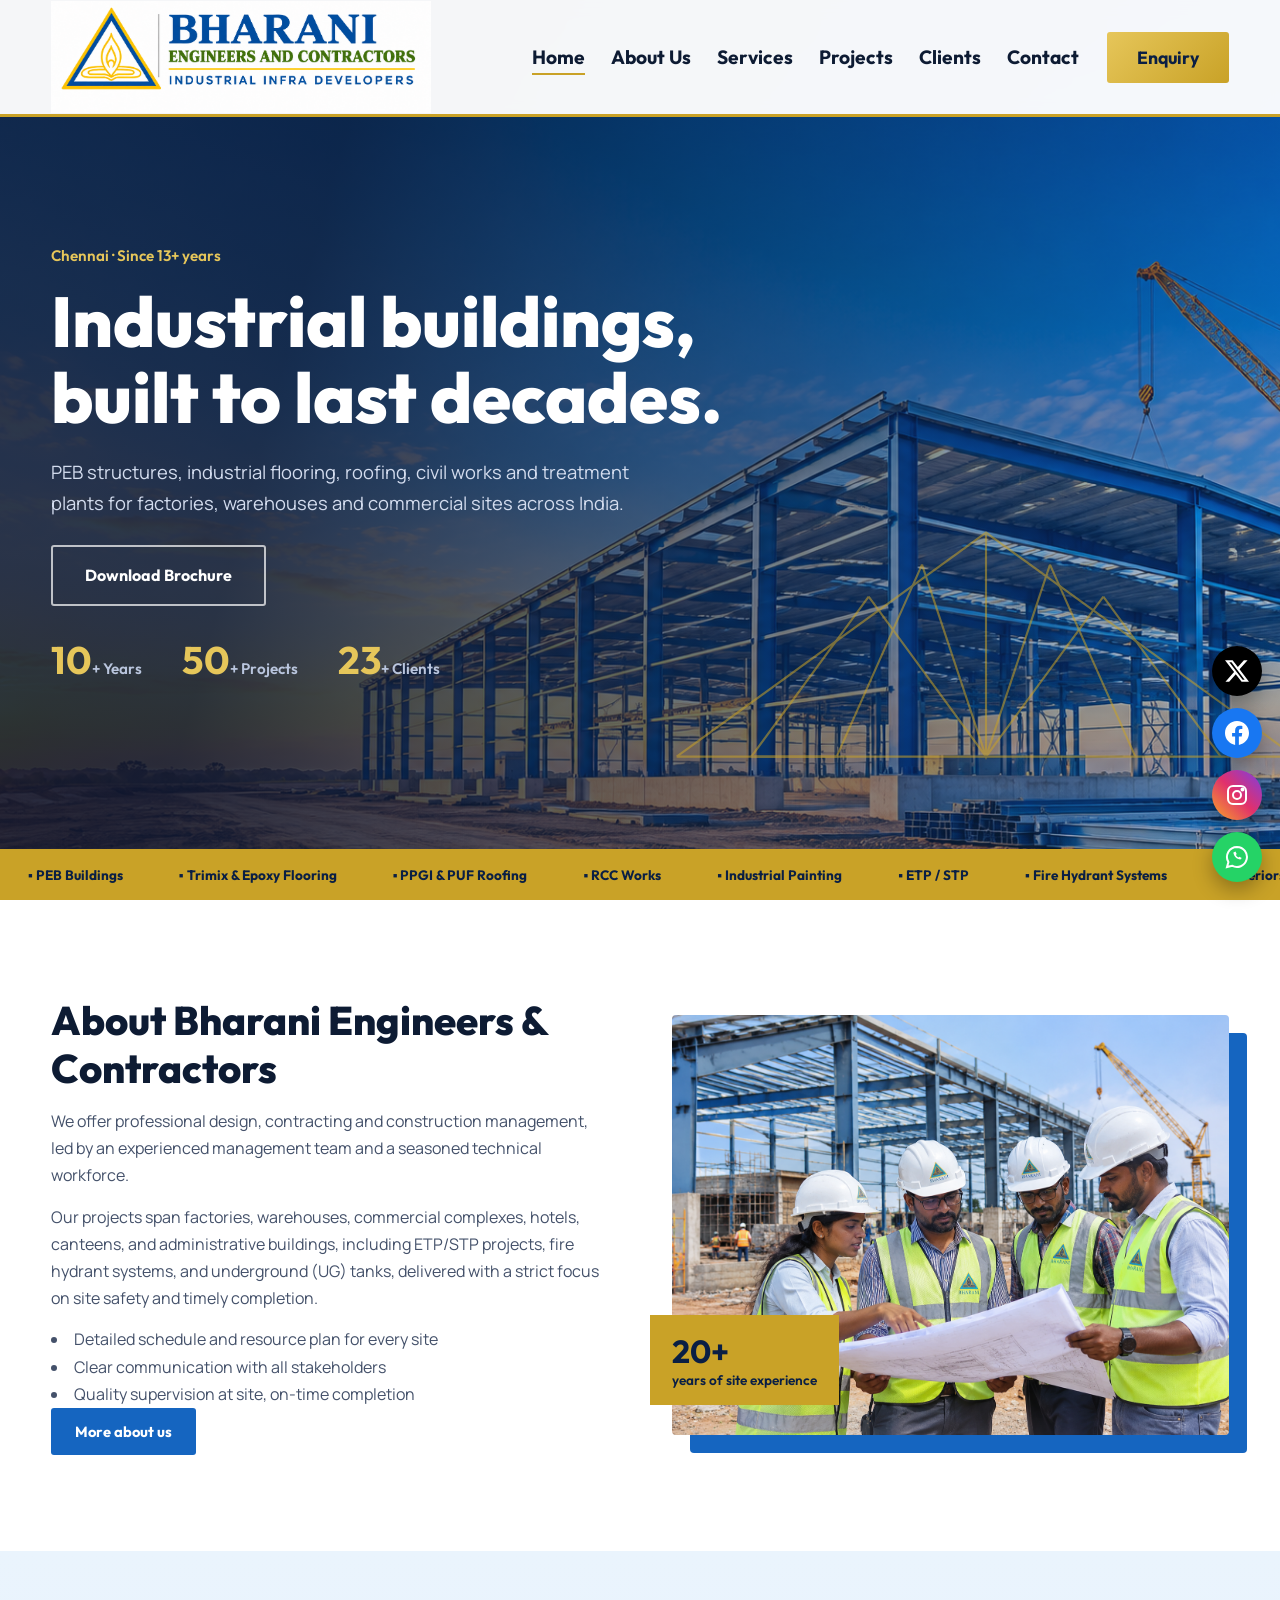
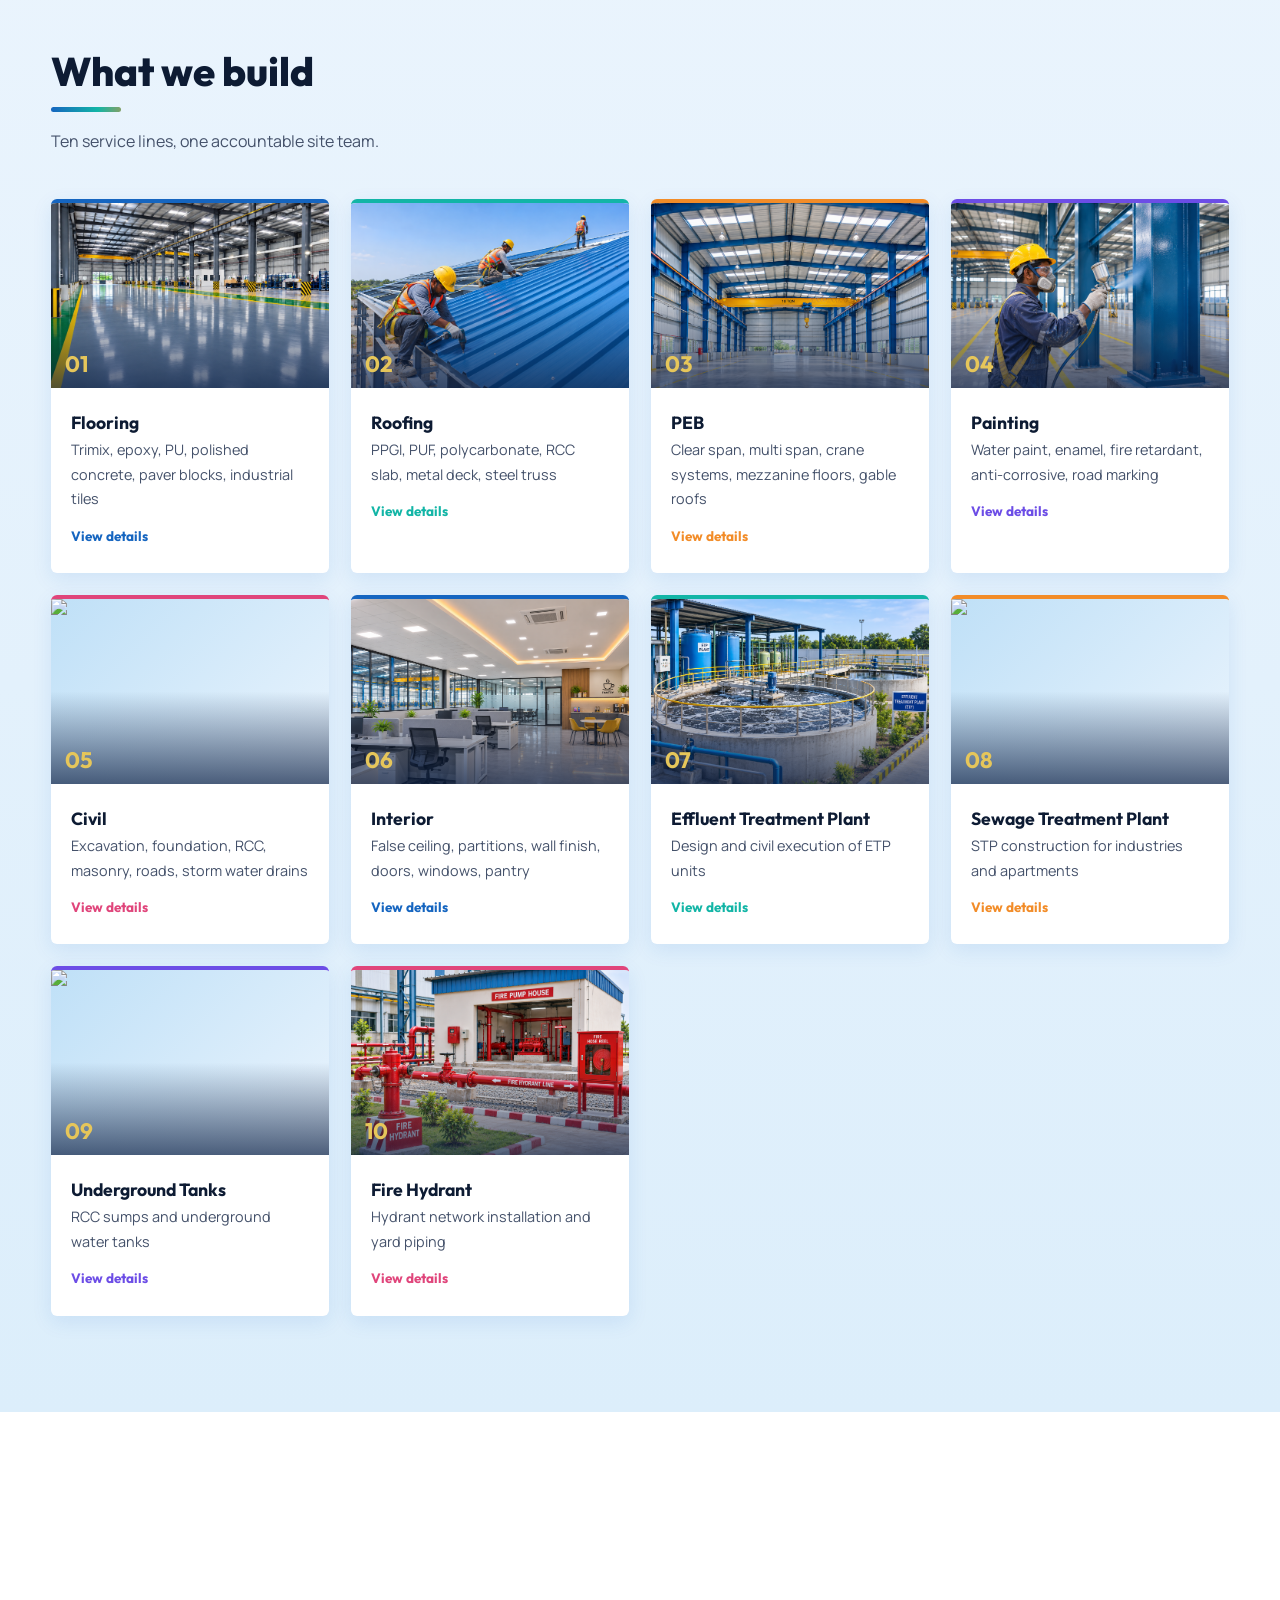
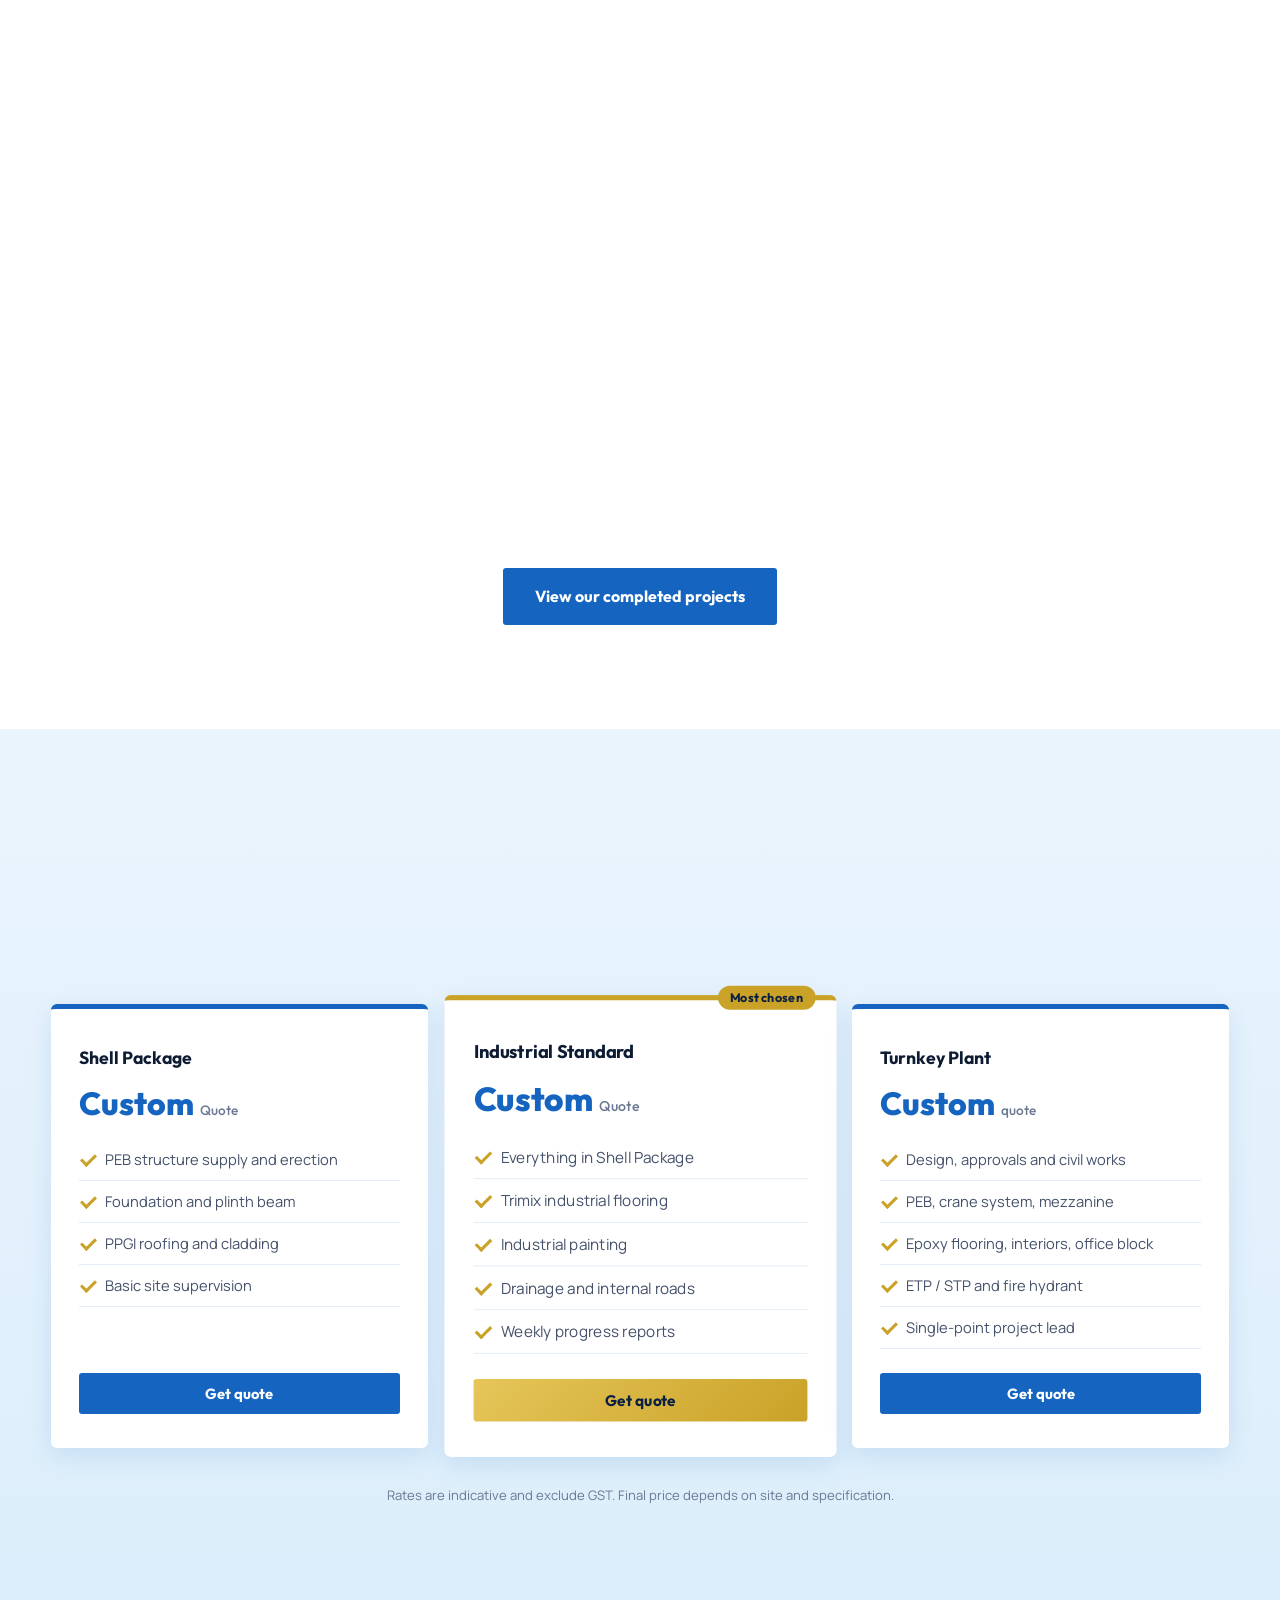
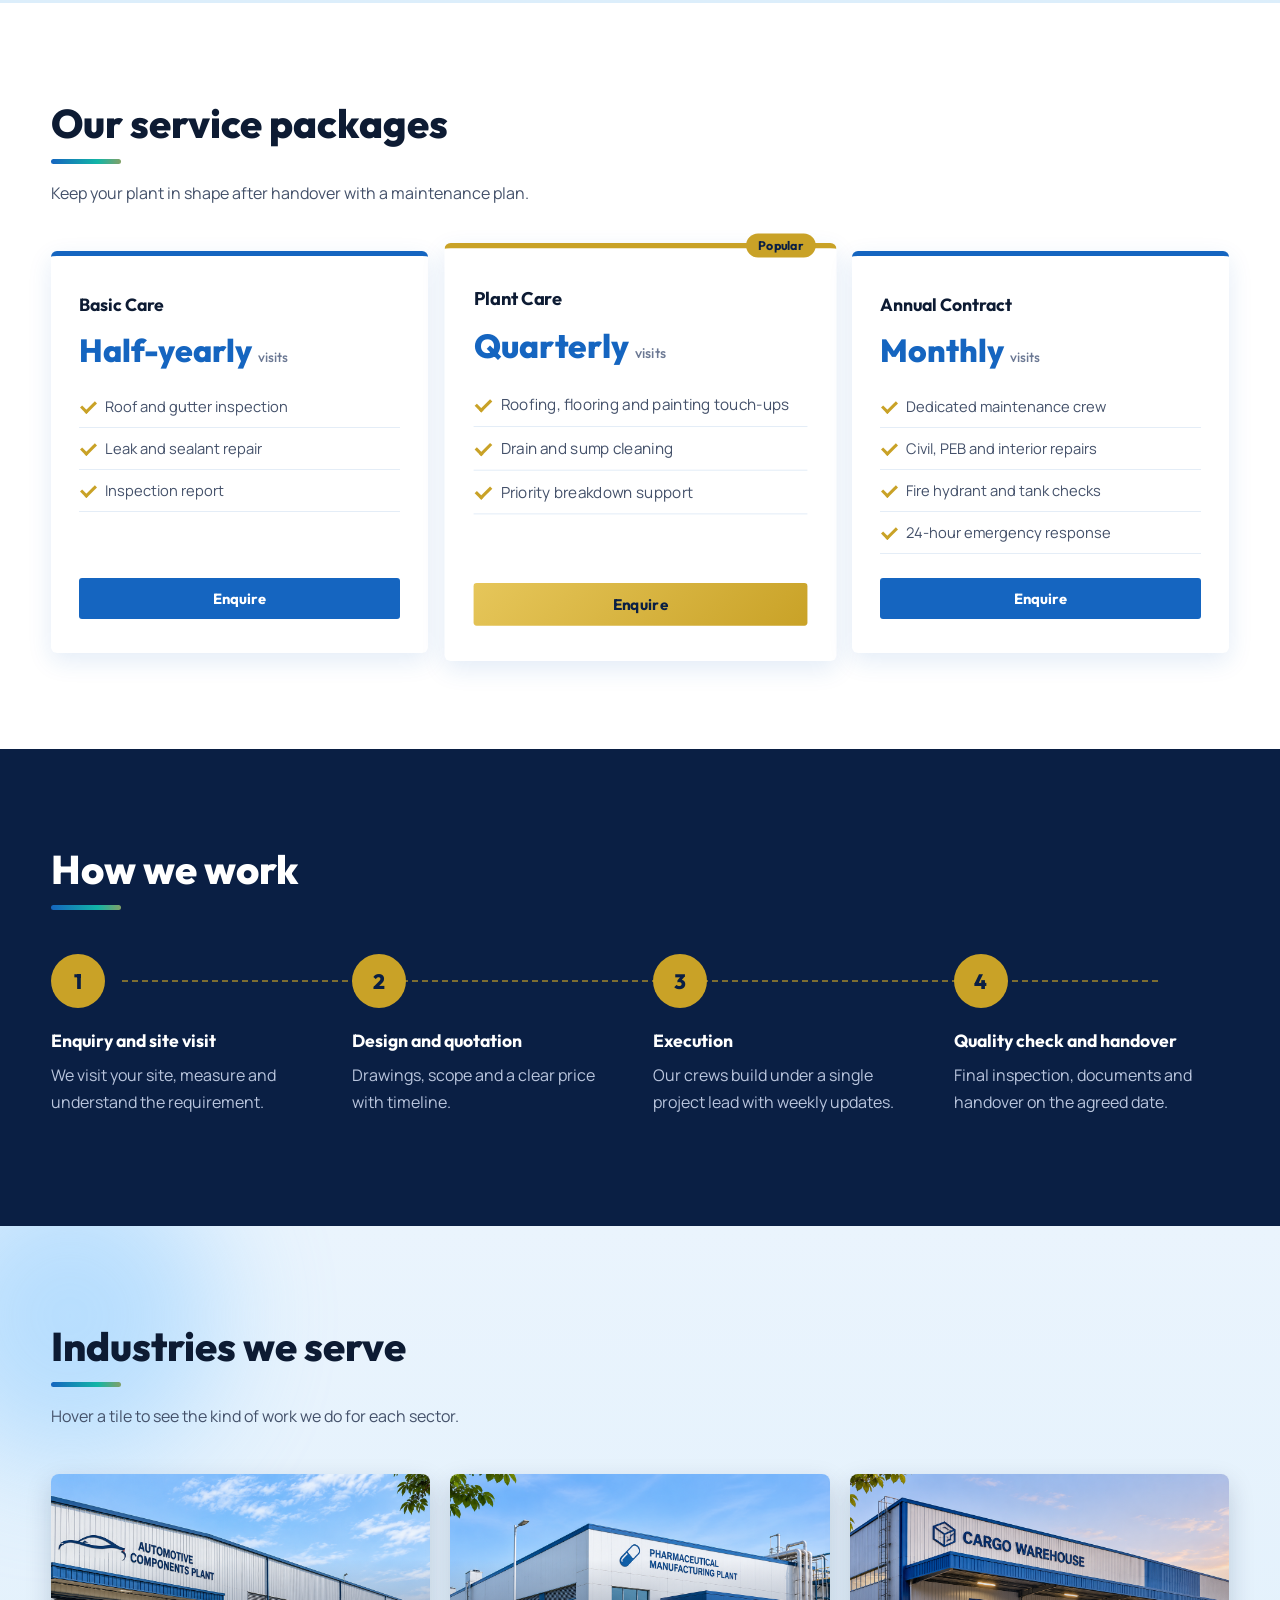
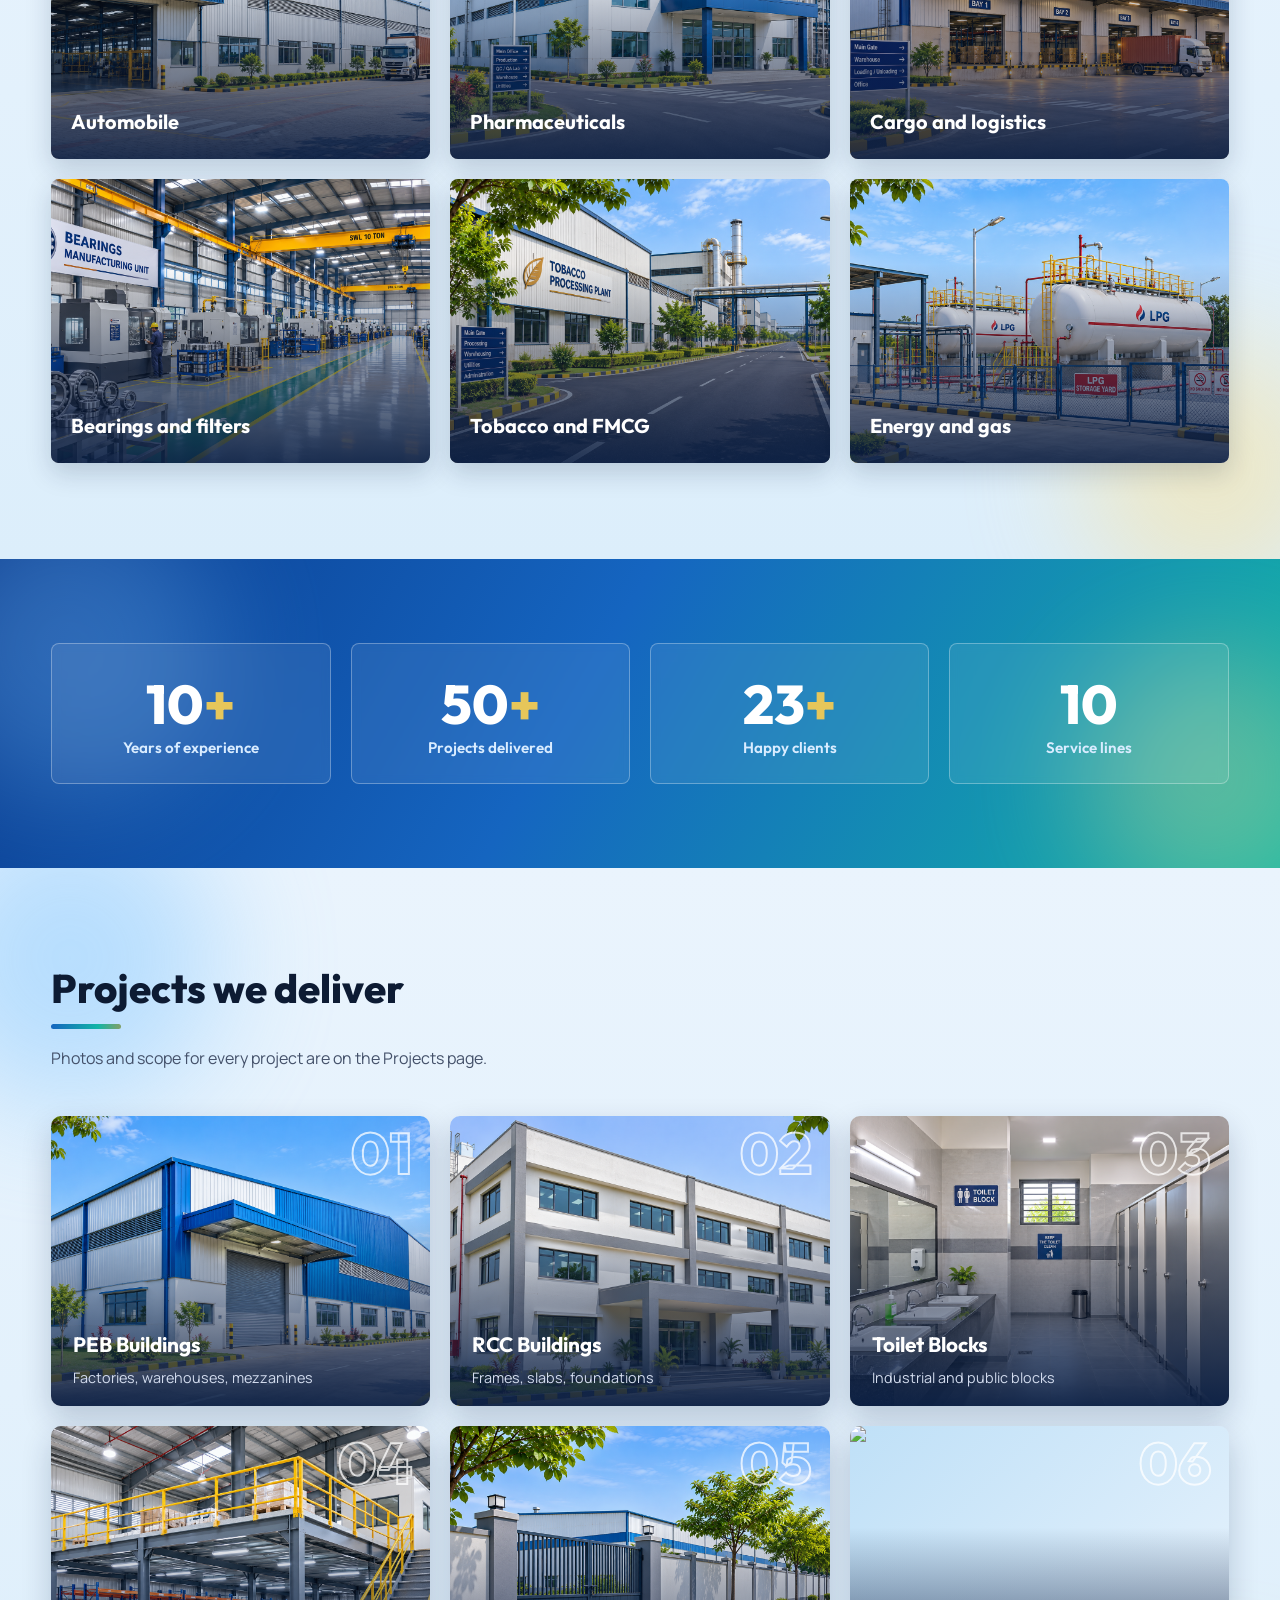
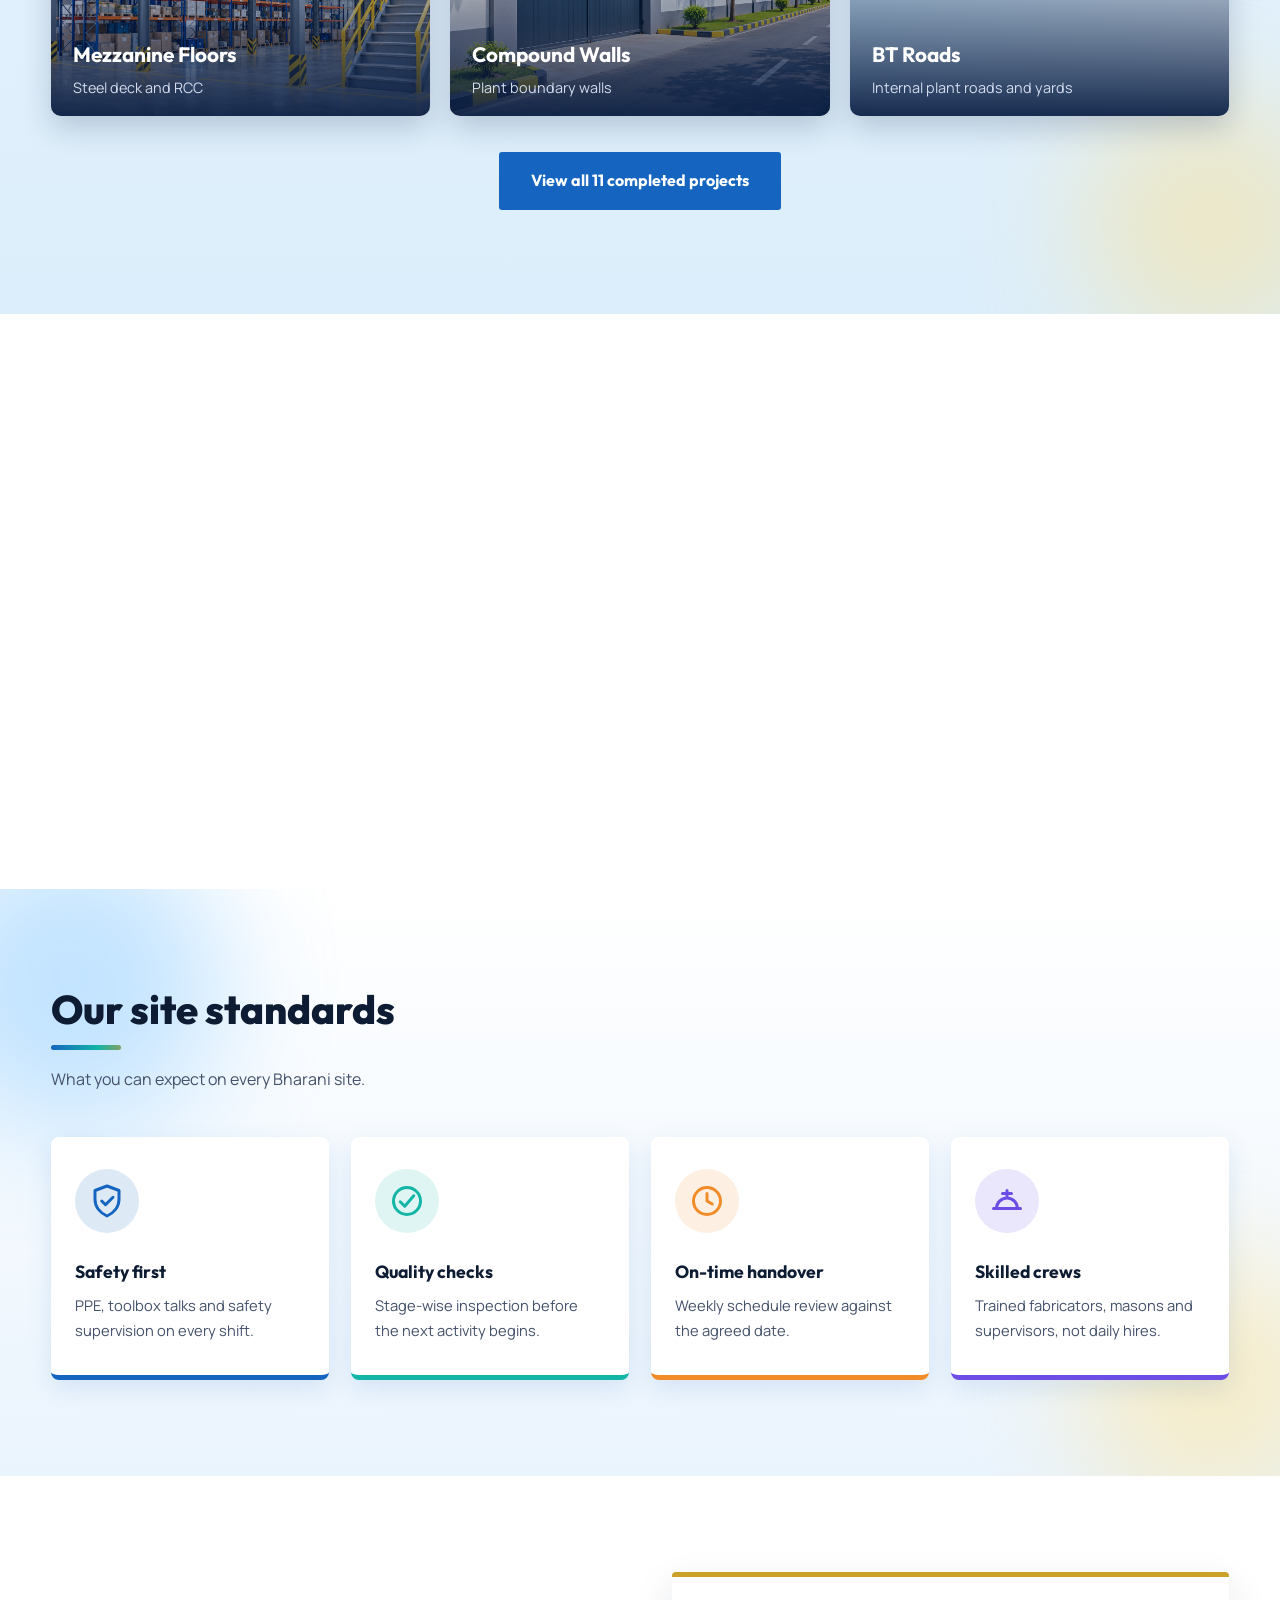
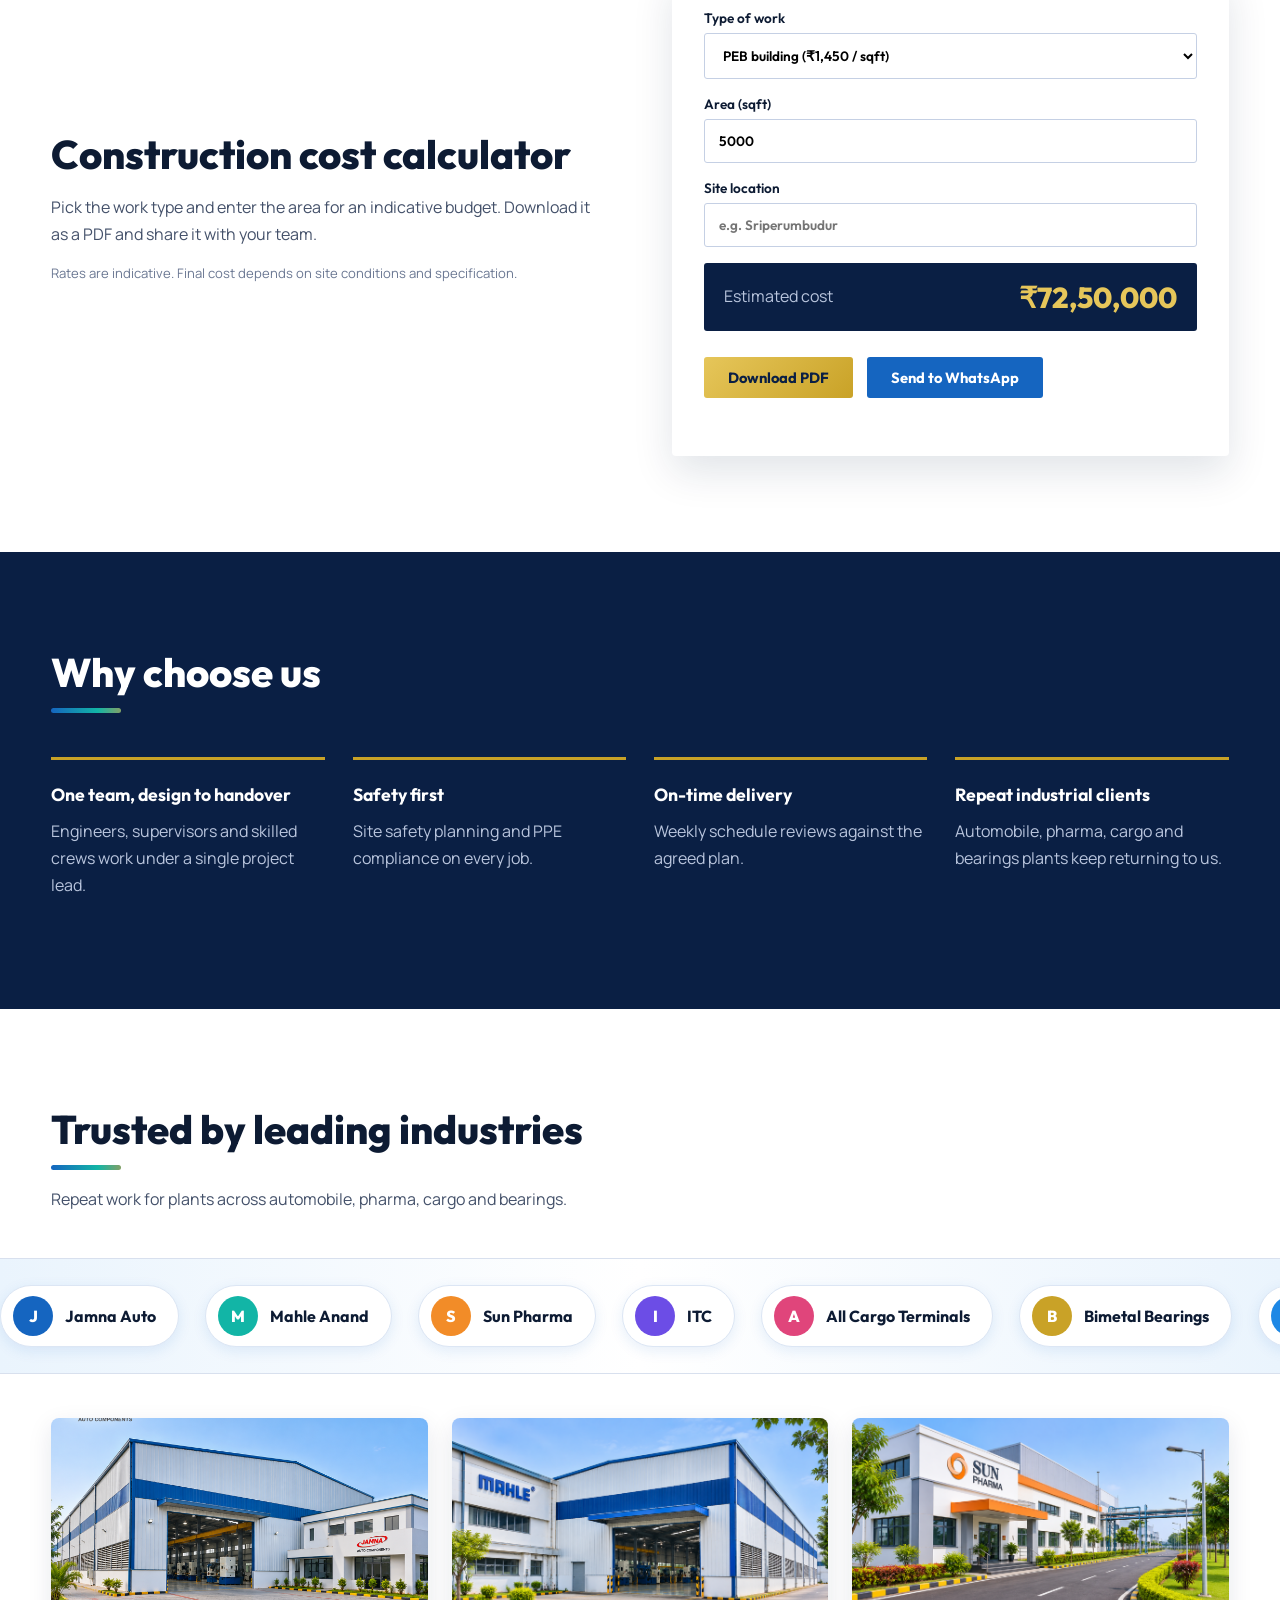
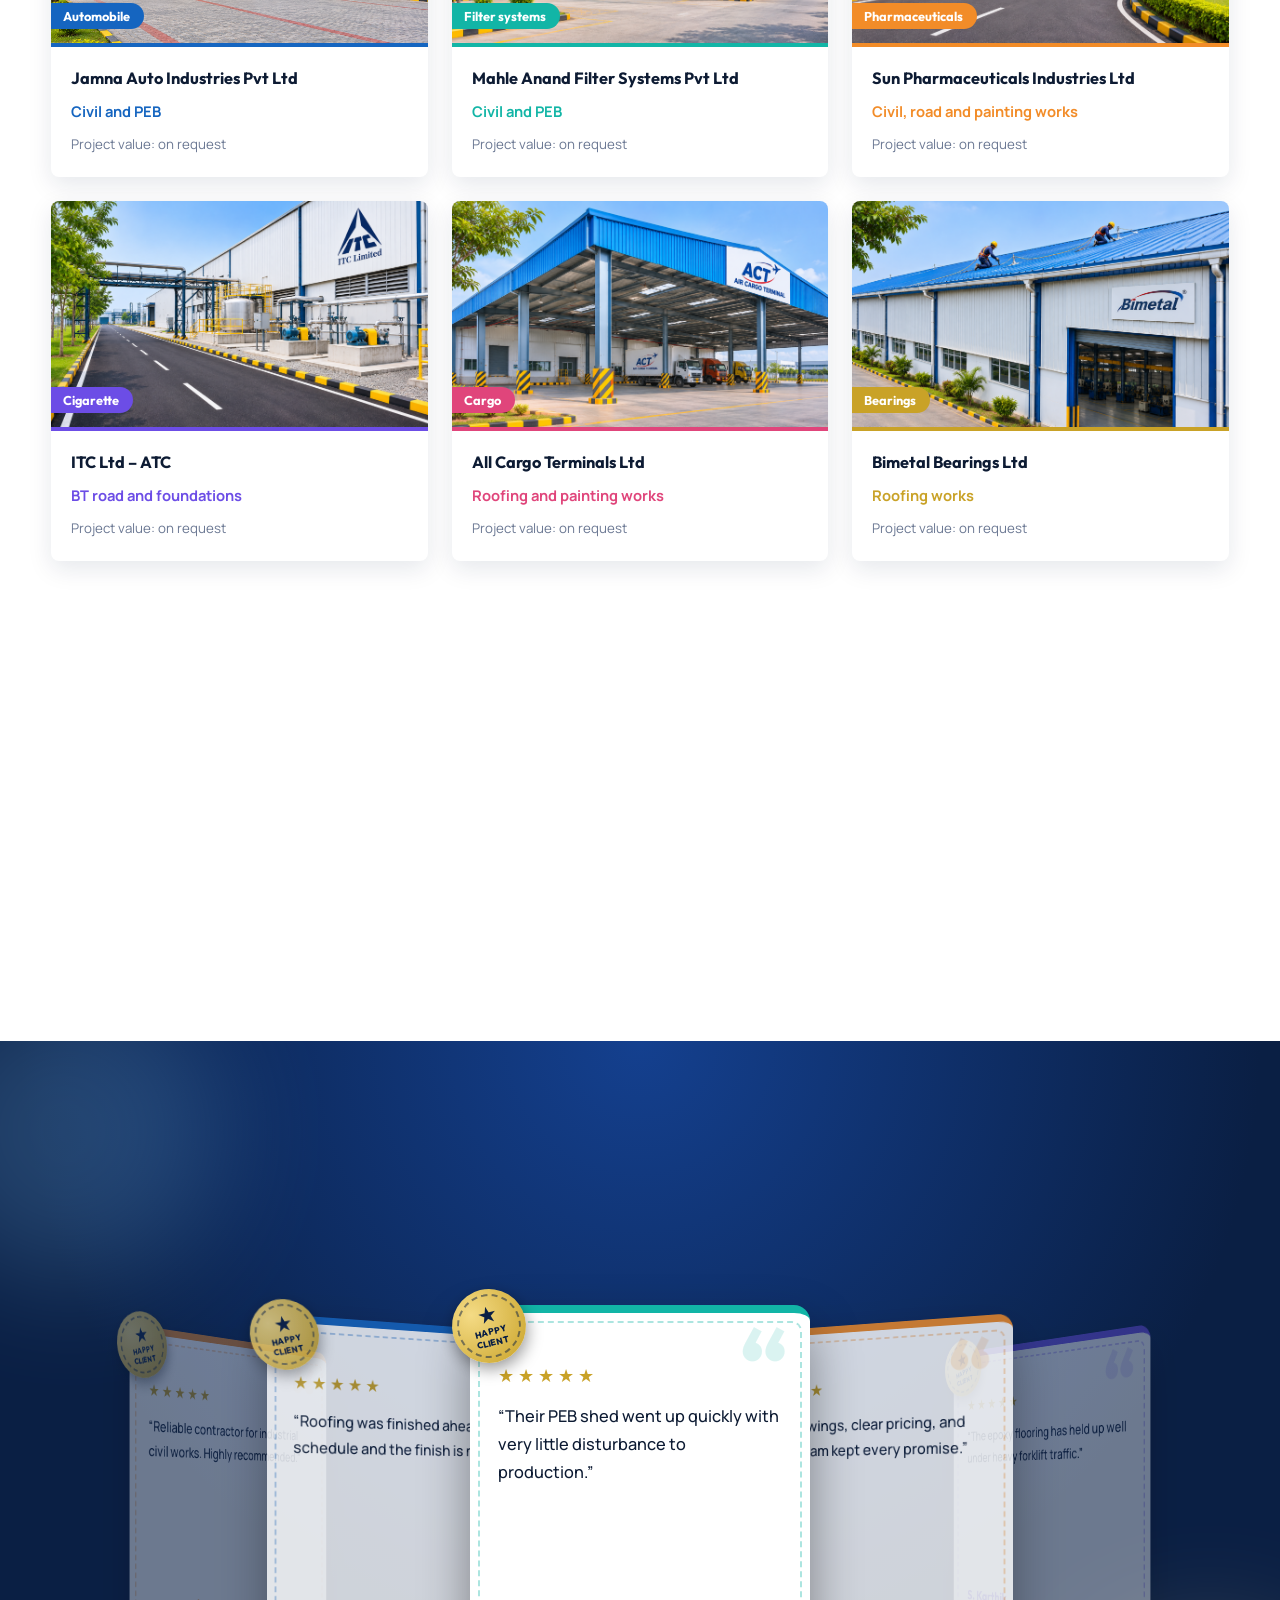
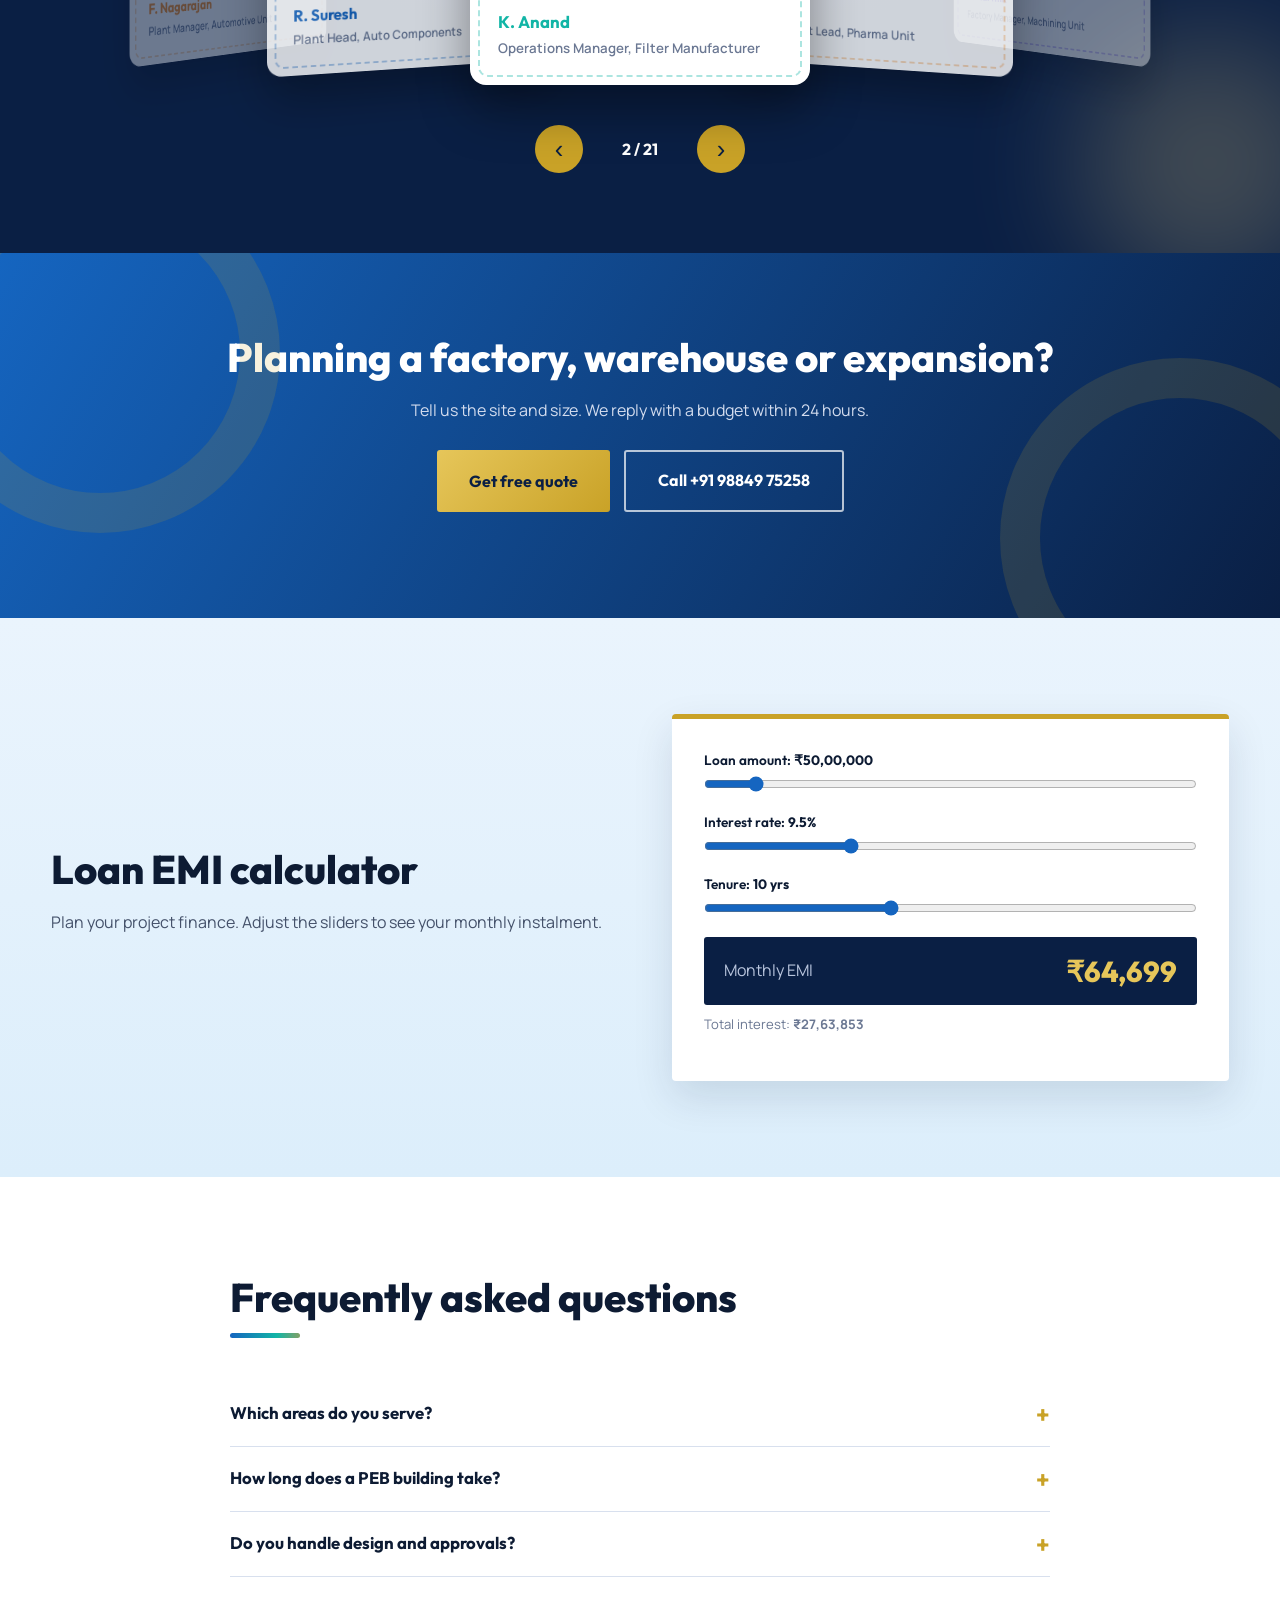
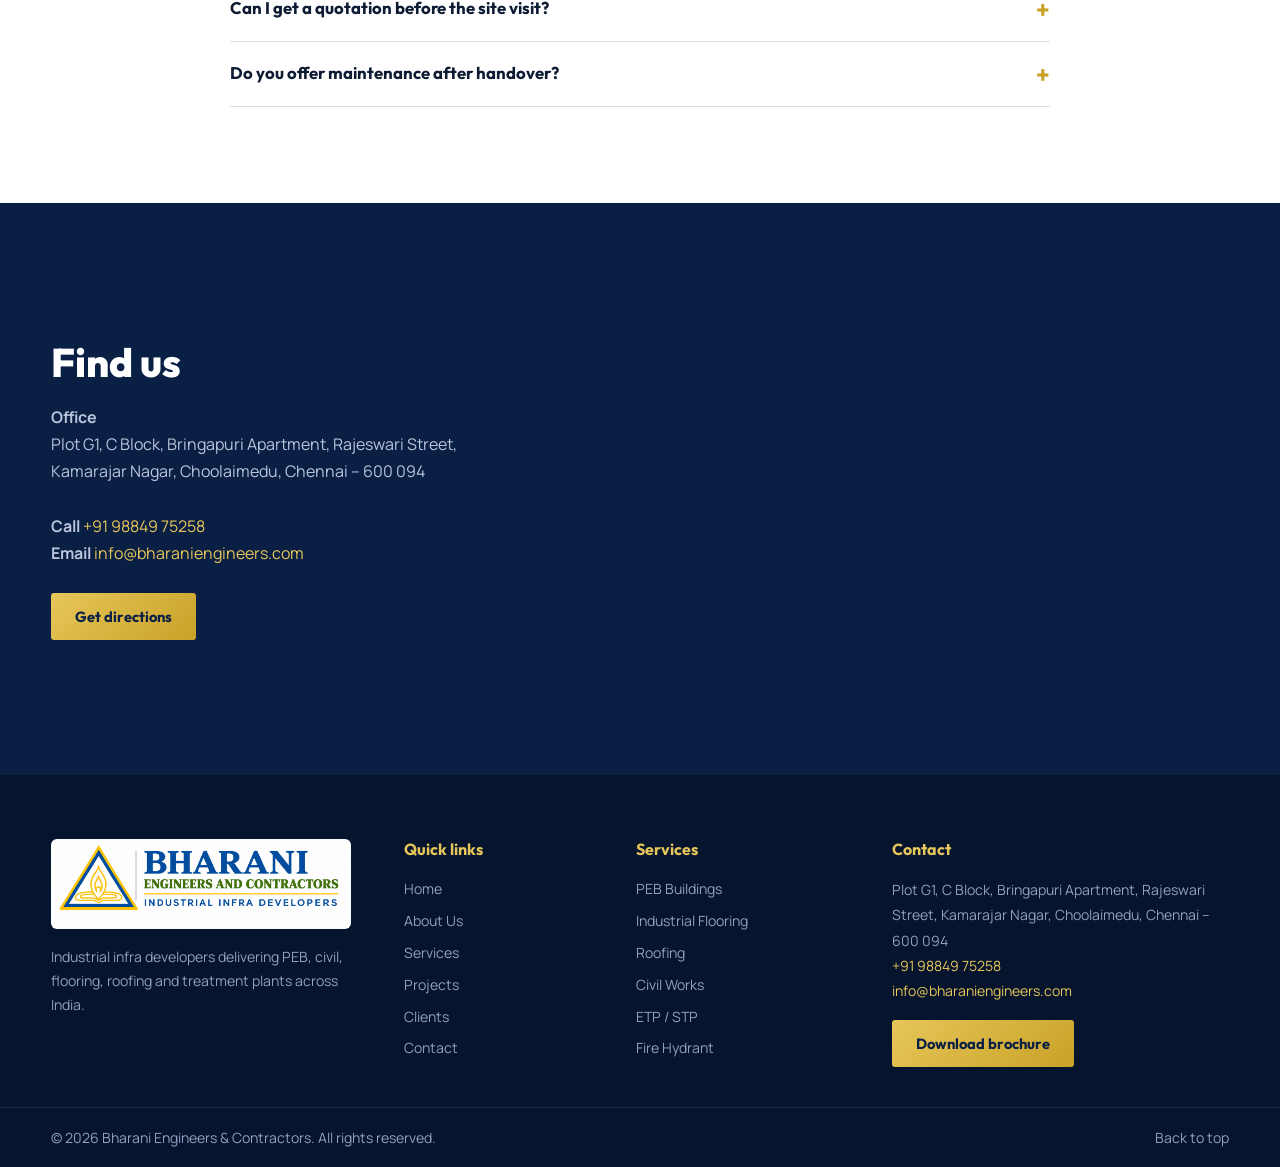
==== commit 595ddb81: "Update index.html" ====
--- a/index.html
+++ b/index.html
@@ -158,9 +158,9 @@
 <!-- NUMBERS -->
 <section class="nums" id="numbers"><span class="blob b1"></span><span class="blob b2"></span>
   <div class="wrap nums-g">
-    <div class="rv"><b data-cnt="15">0</b><span>Years of experience</span></div>
-    <div class="rv"><b data-cnt="200">0</b><span>Projects delivered</span></div>
-    <div class="rv"><b data-cnt="180">0</b><span>Happy clients</span></div>
+    <div class="rv"><b data-cnt="10">0</b><span>Years of experience</span></div>
+    <div class="rv"><b data-cnt="50">0</b><span>Projects delivered</span></div>
+    <div class="rv"><b data-cnt="23">0</b><span>Happy clients</span></div>
     <div class="rv"><b data-cnt="10">0</b><span>Service lines</span></div>
   </div>
 </section>
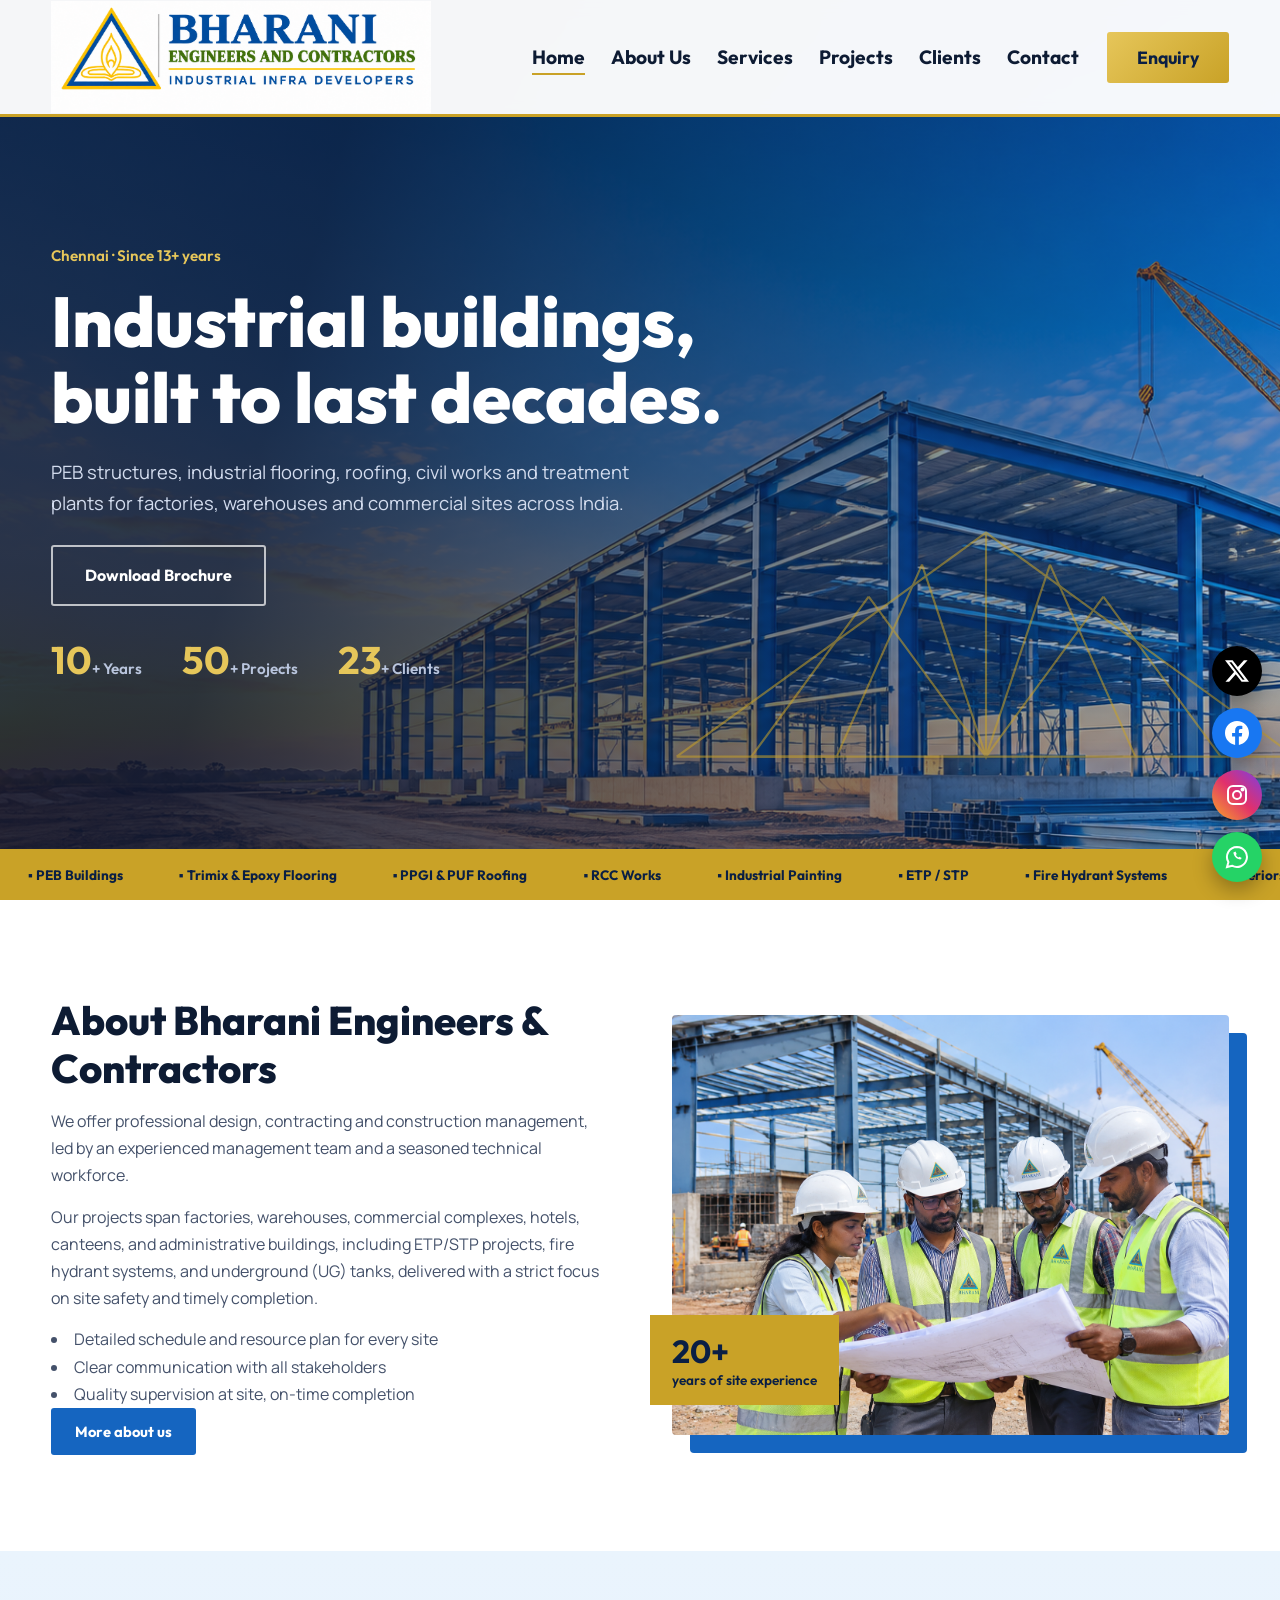
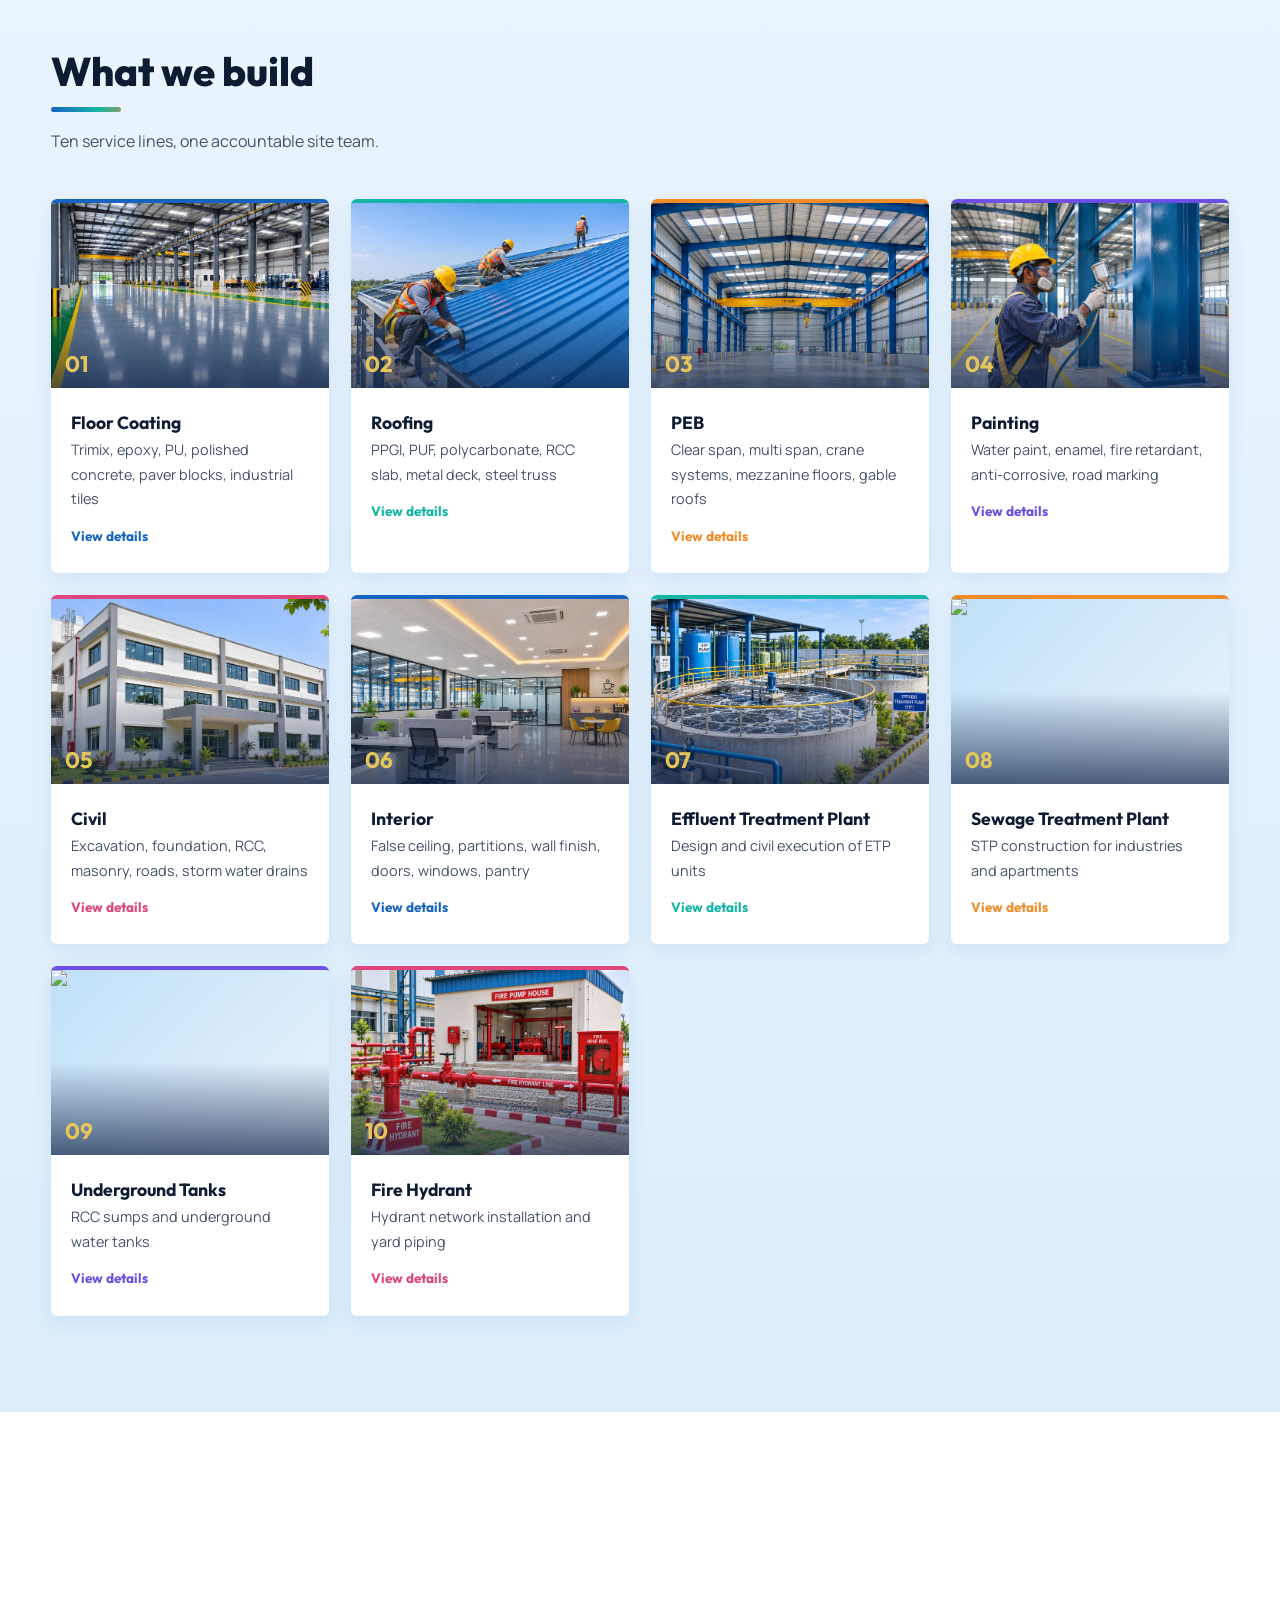
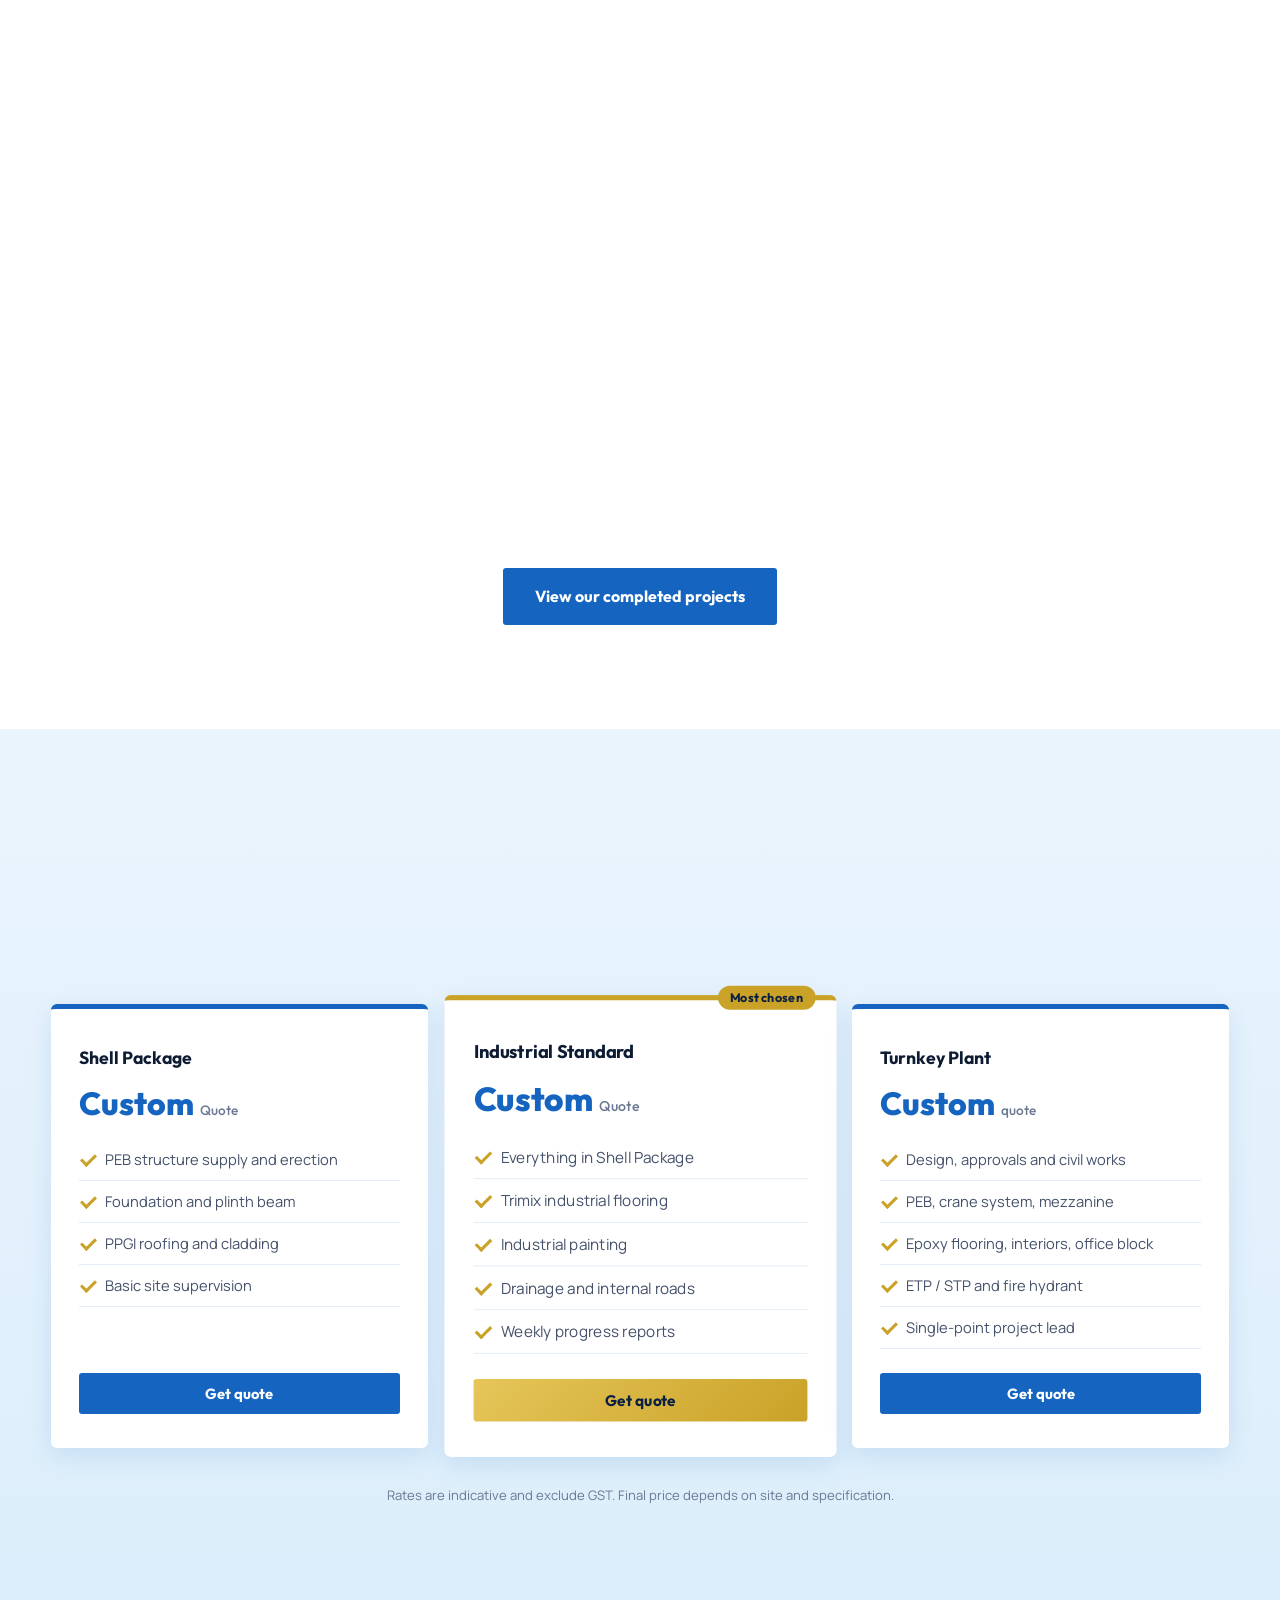
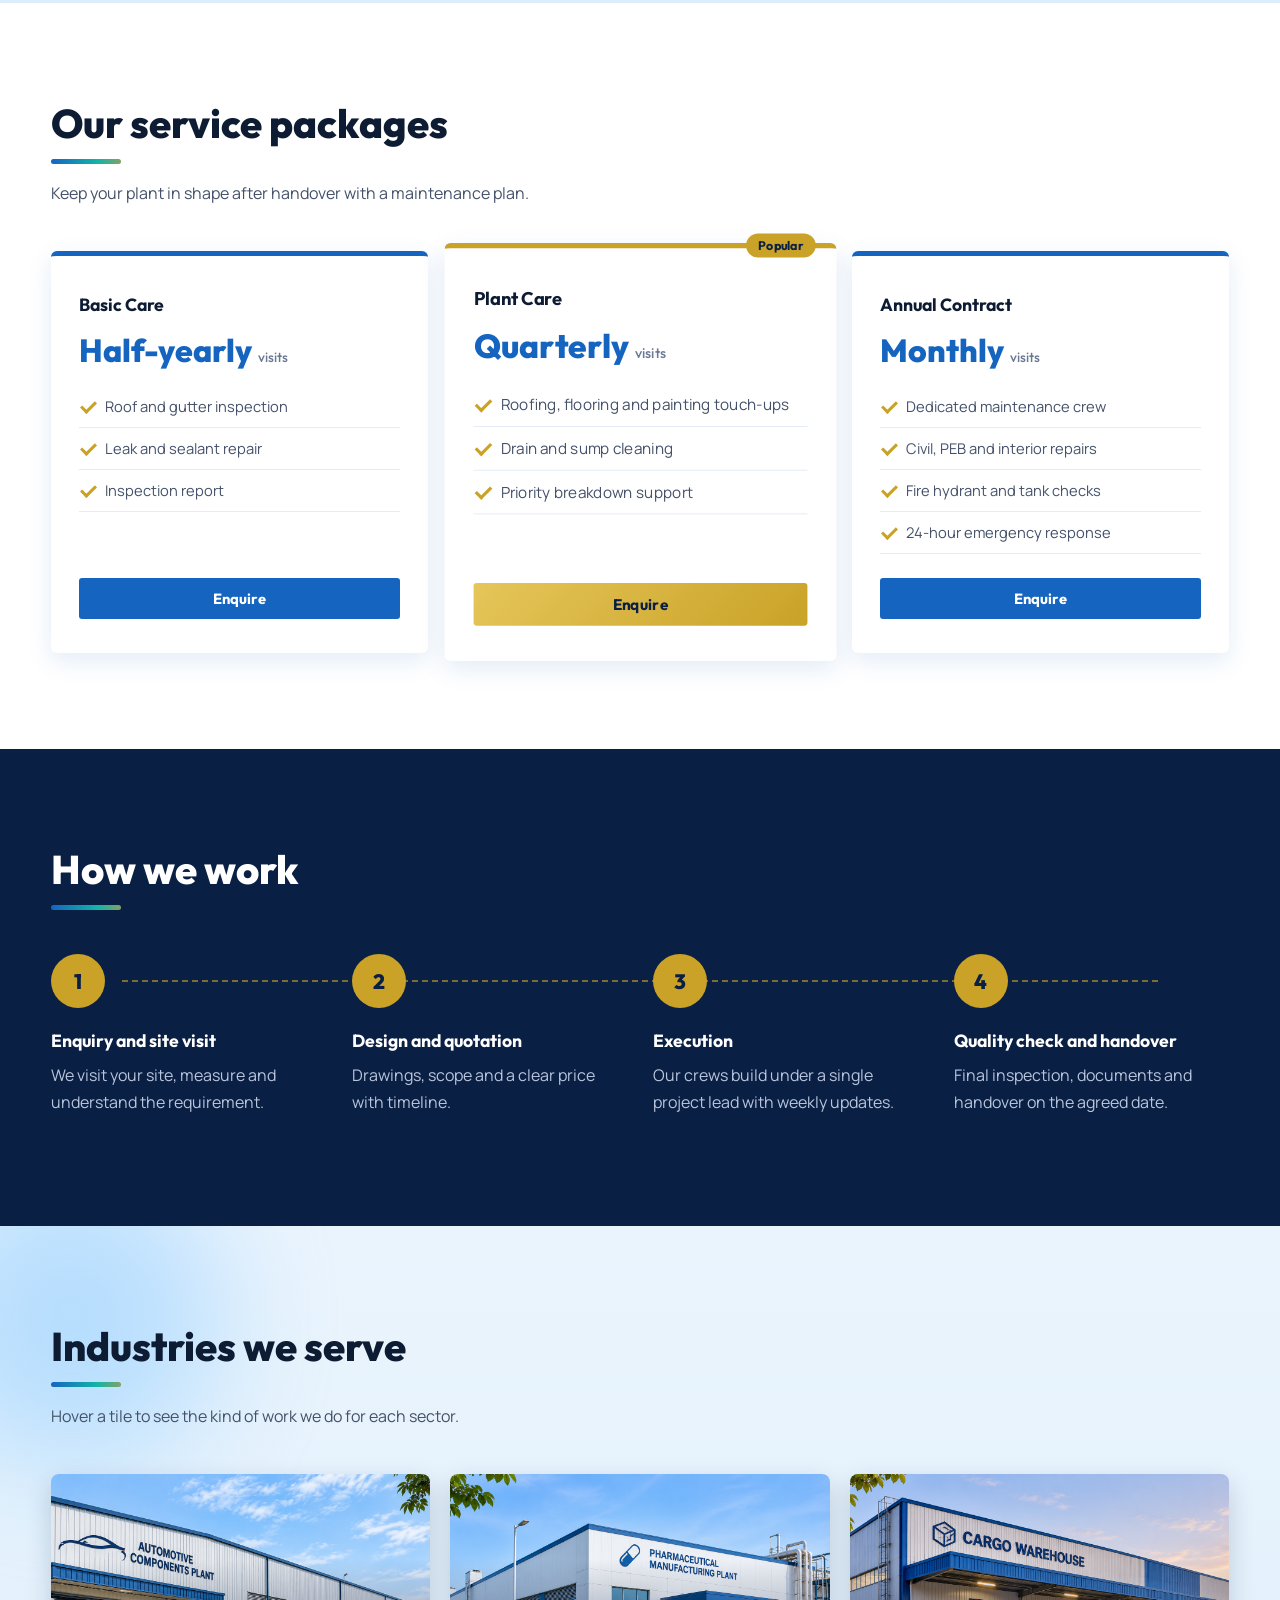
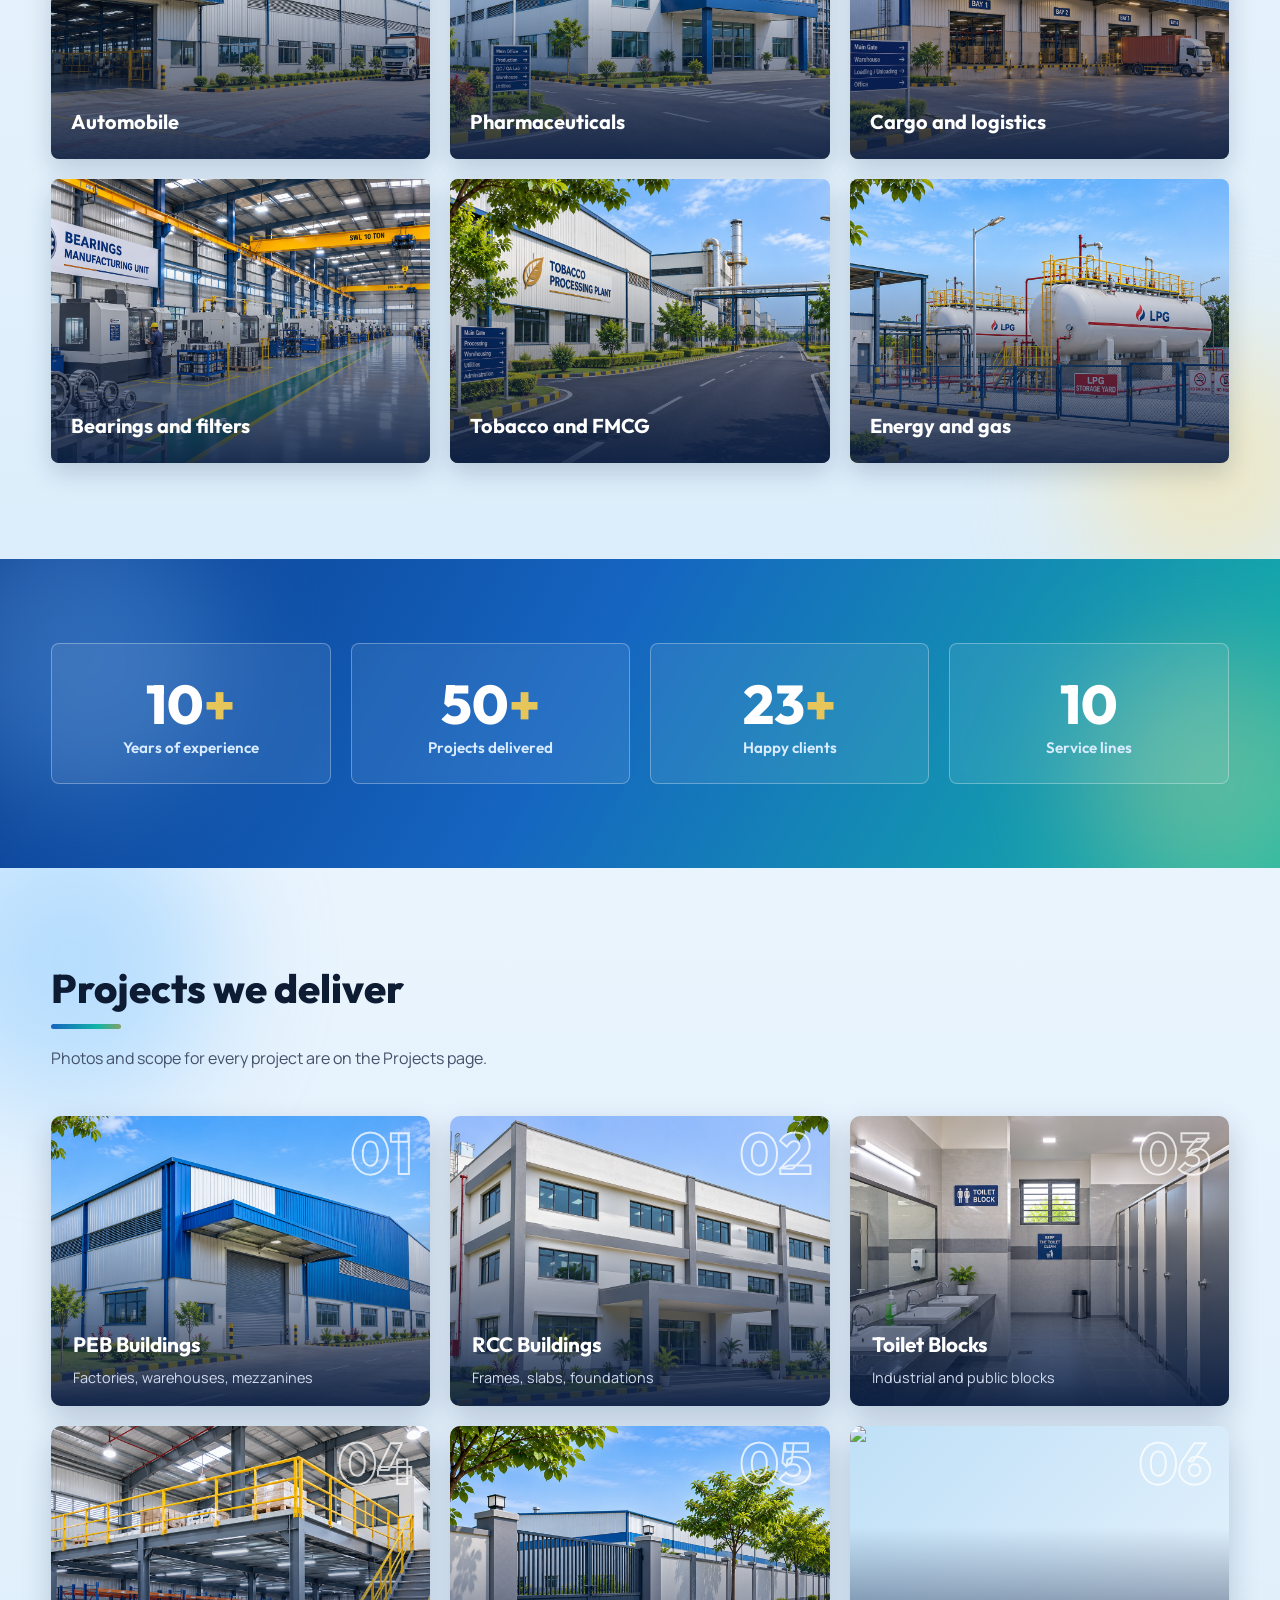
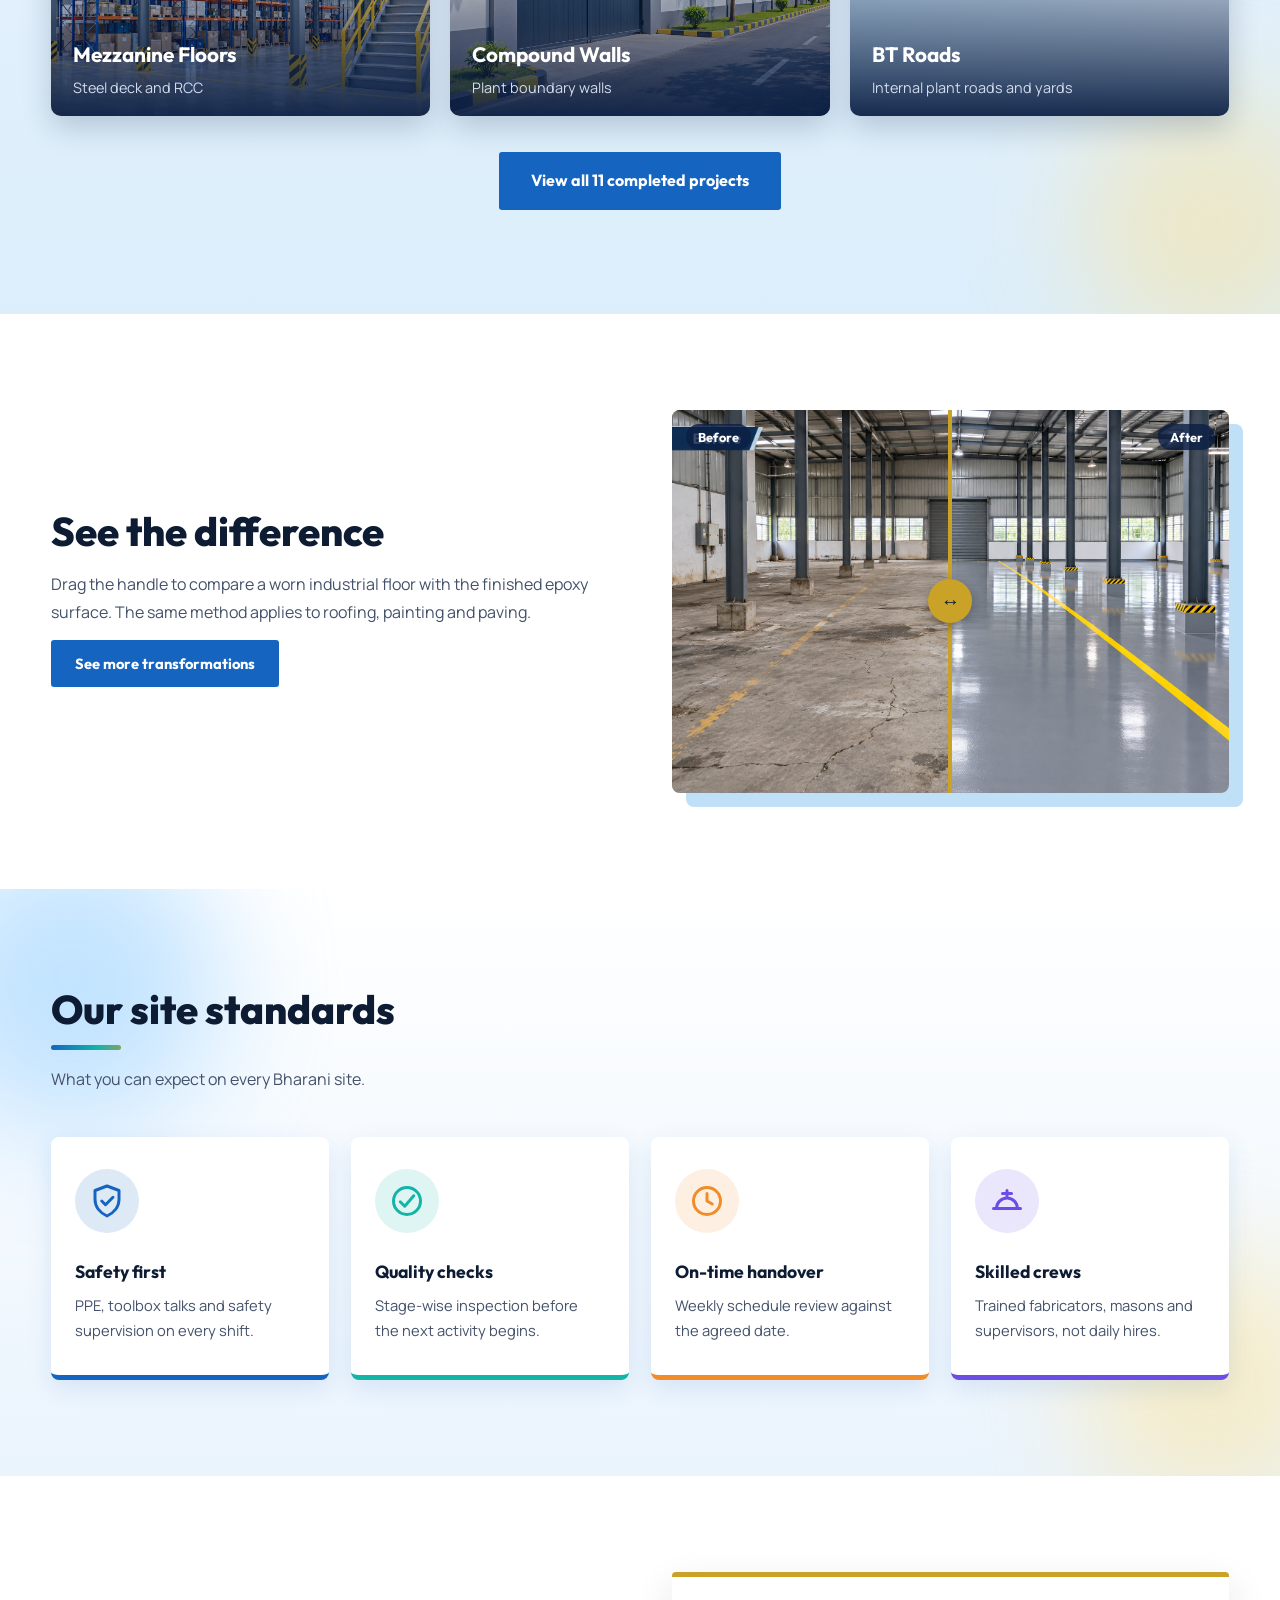
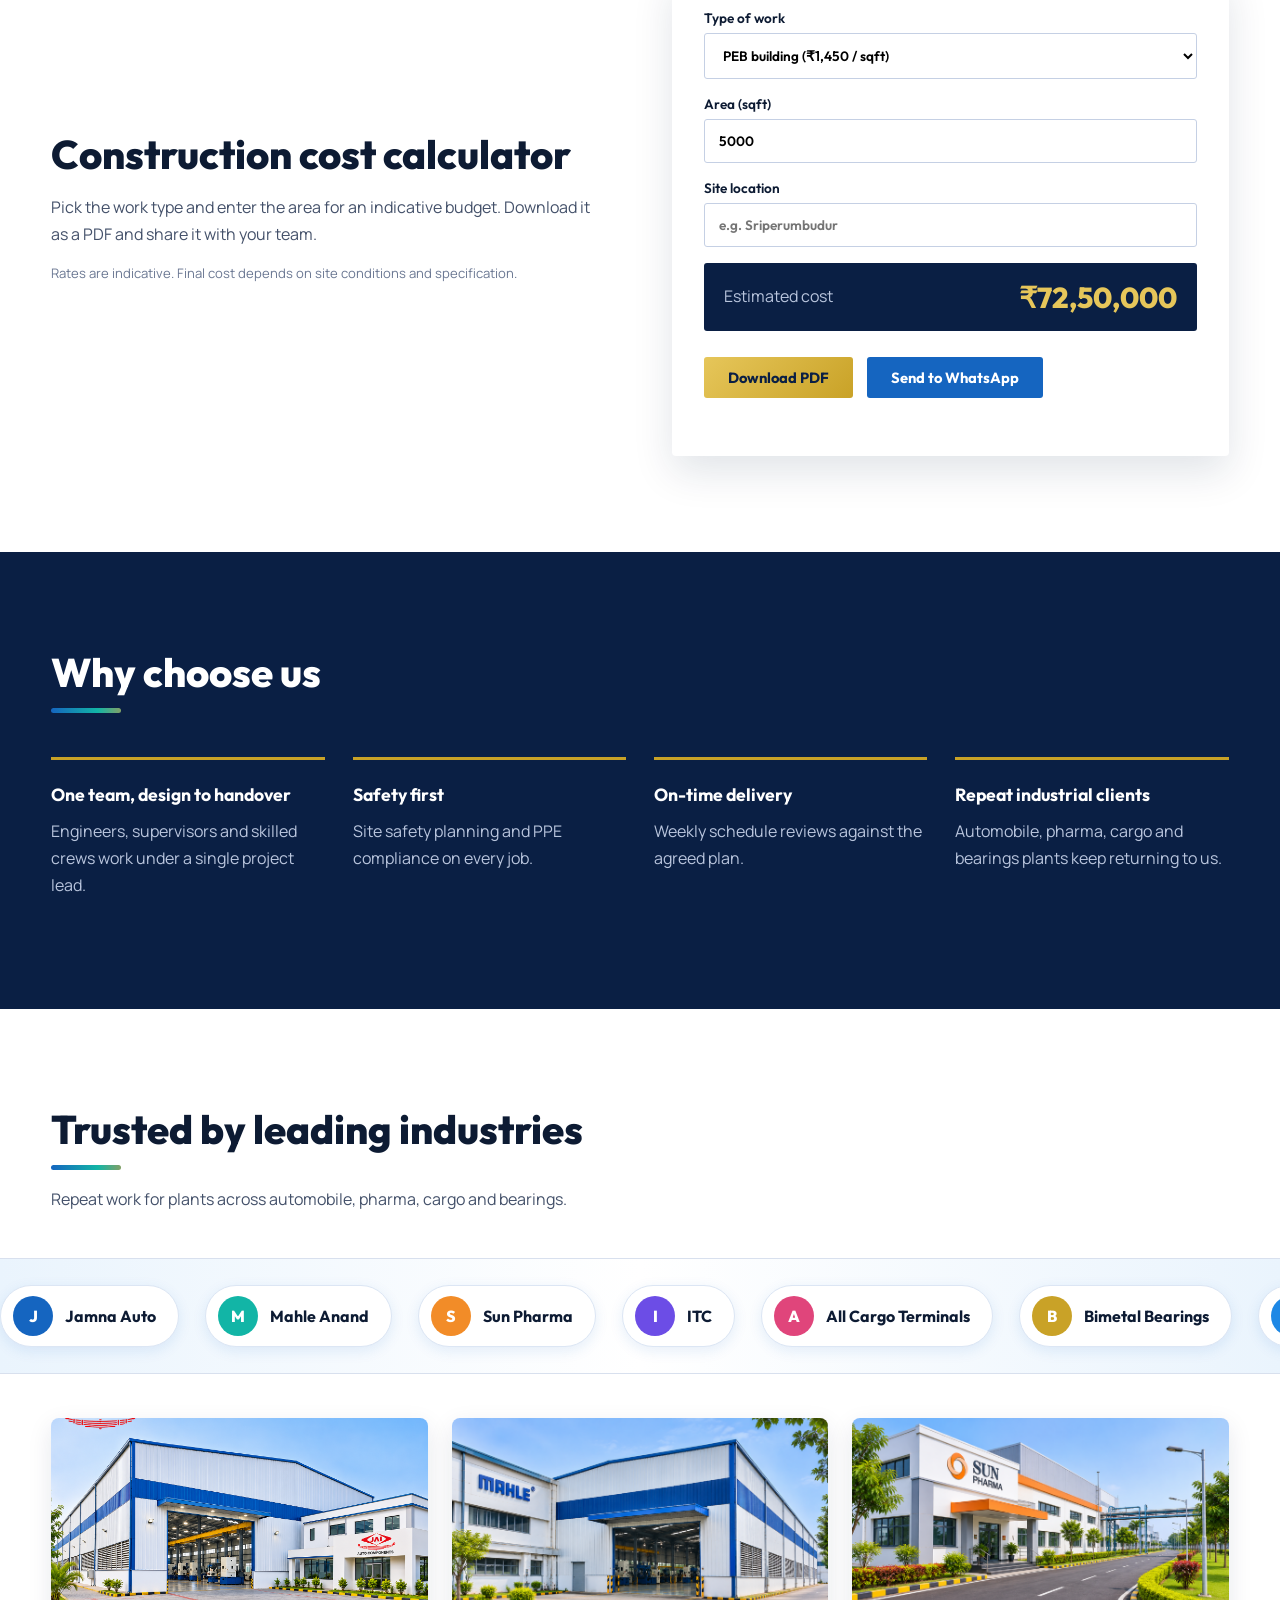
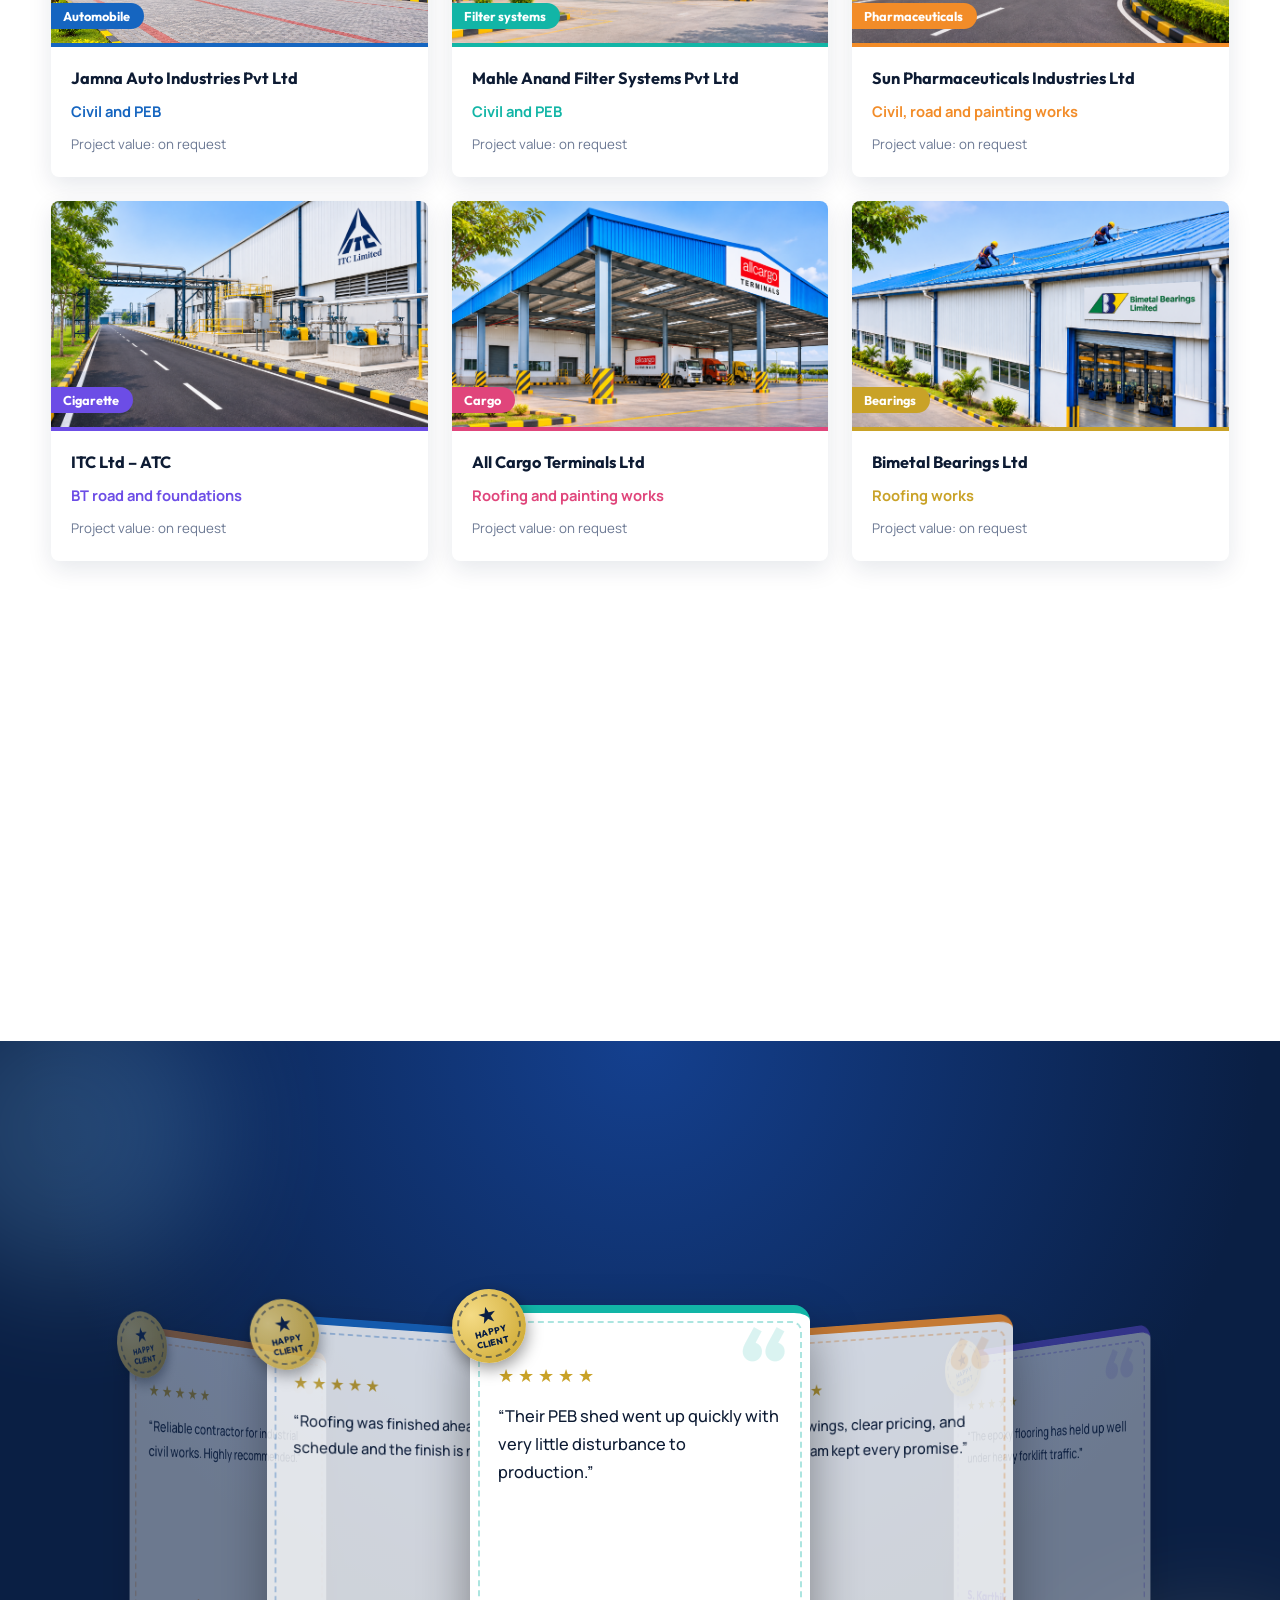
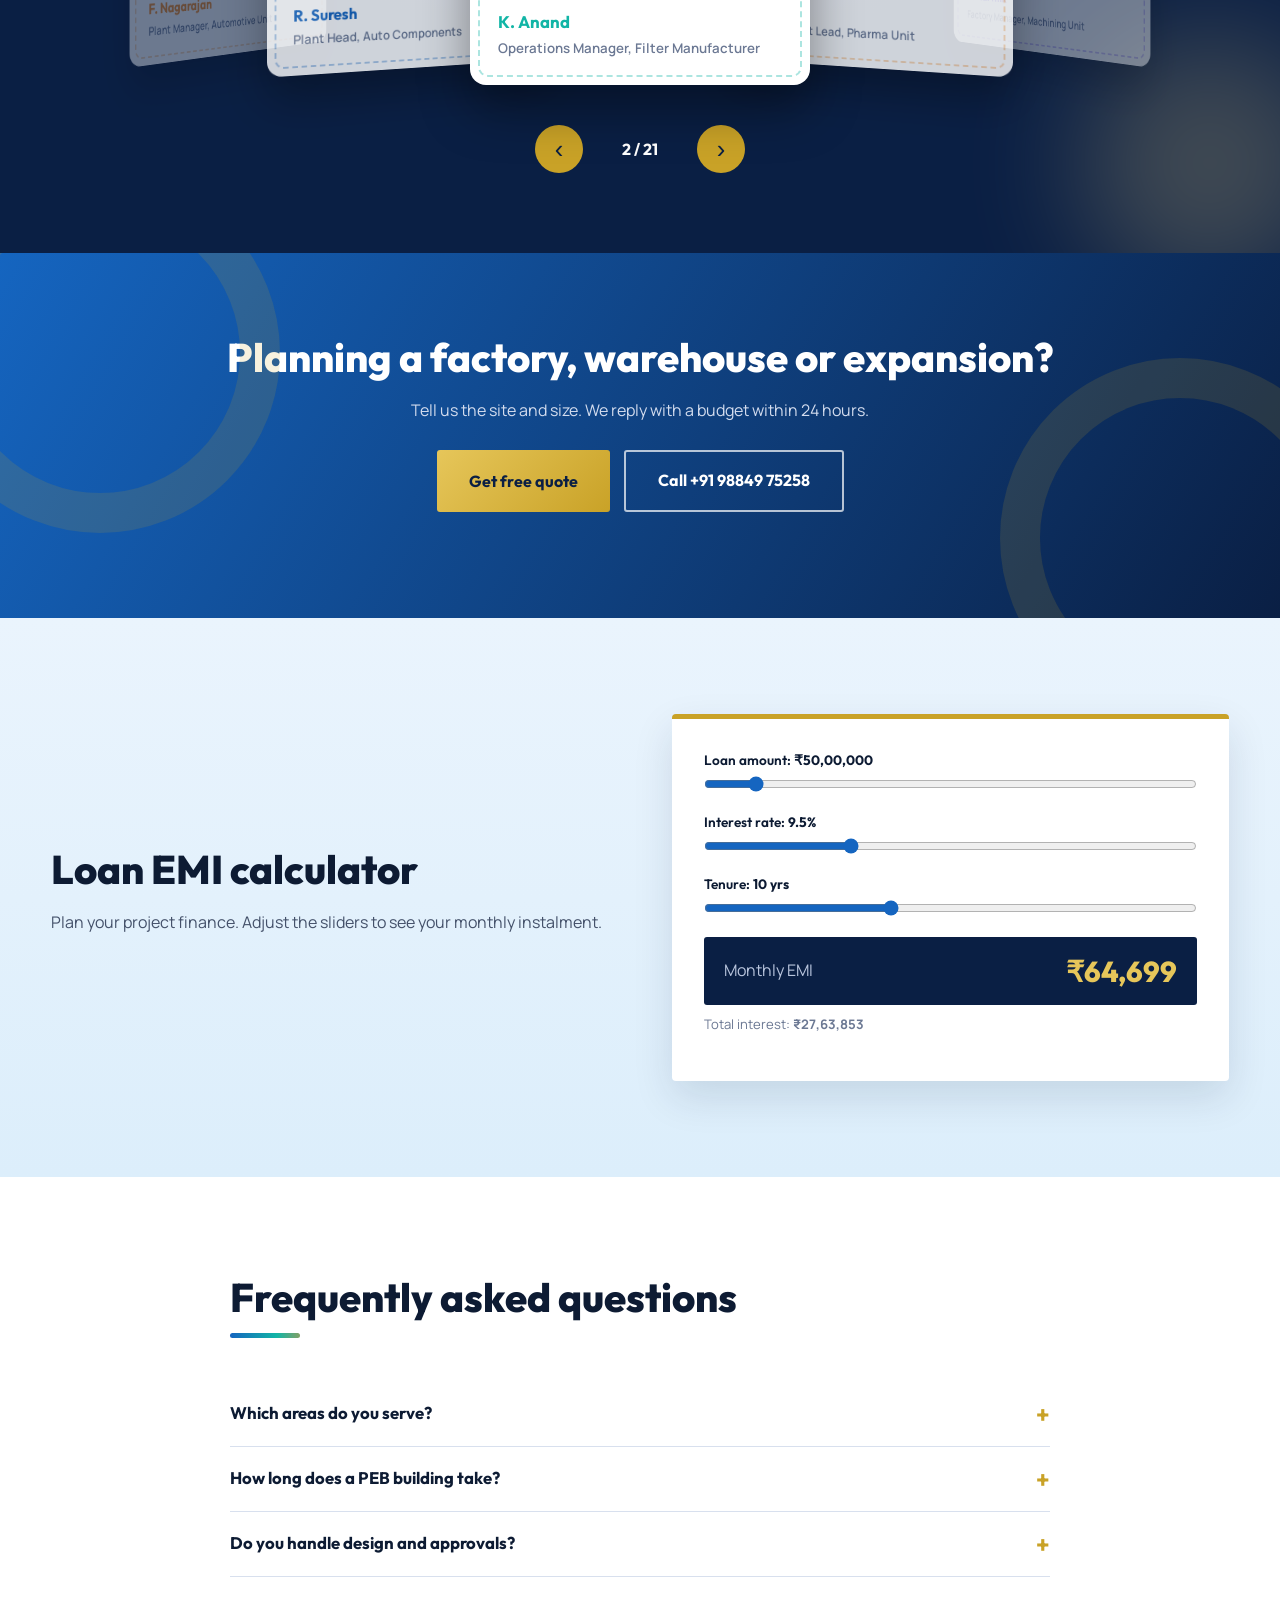
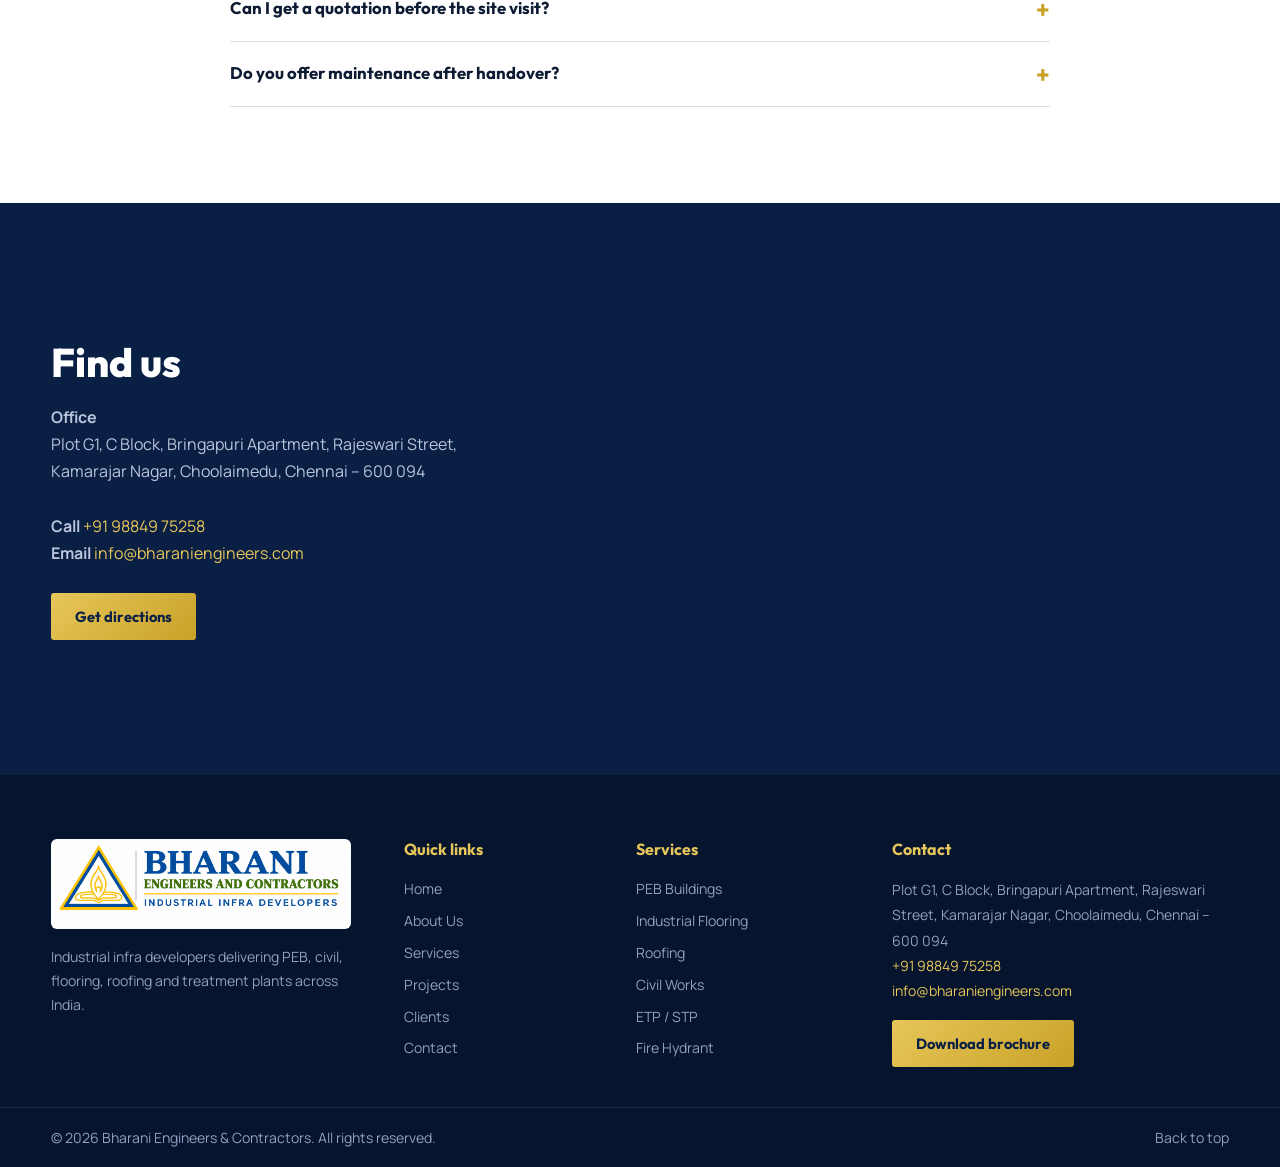
==== commit 5e638658: "Update index.html" ====
--- a/index.html
+++ b/index.html
@@ -91,7 +91,7 @@
 <section class="sec sky" id="services">
   <div class="wrap">
     <div class="head rv"><h2>What we build</h2><p>Ten service lines, one accountable site team.</p></div>
-    <div class="svc-cards"><article class="svc2 rv"><div class="ph"><img src="images/services/flooring.jpg" alt="Flooring work" loading="lazy" width="400" height="260"><i>01</i></div><div class="bd"><h3>Flooring</h3><p>Trimix, epoxy, PU, polished concrete, paver blocks, industrial tiles</p><a href="services.html#flooring">View details</a></div></article><article class="svc2 rv"><div class="ph"><img src="images/services/roofing.jpg" alt="Roofing work" loading="lazy" width="400" height="260"><i>02</i></div><div class="bd"><h3>Roofing</h3><p>PPGI, PUF, polycarbonate, RCC slab, metal deck, steel truss</p><a href="services.html#roofing">View details</a></div></article><article class="svc2 rv"><div class="ph"><img src="images/services/peb.jpg" alt="PEB work" loading="lazy" width="400" height="260"><i>03</i></div><div class="bd"><h3>PEB</h3><p>Clear span, multi span, crane systems, mezzanine floors, gable roofs</p><a href="services.html#peb">View details</a></div></article><article class="svc2 rv"><div class="ph"><img src="images/services/painting.jpg" alt="Painting work" loading="lazy" width="400" height="260"><i>04</i></div><div class="bd"><h3>Painting</h3><p>Water paint, enamel, fire retardant, anti-corrosive, road marking</p><a href="services.html#painting">View details</a></div></article><article class="svc2 rv"><div class="ph"><img src="images/services/civil.jpg" alt="Civil work" loading="lazy" width="400" height="260"><i>05</i></div><div class="bd"><h3>Civil</h3><p>Excavation, foundation, RCC, masonry, roads, storm water drains</p><a href="services.html#civil">View details</a></div></article><article class="svc2 rv"><div class="ph"><img src="images/services/interior.jpg" alt="Interior work" loading="lazy" width="400" height="260"><i>06</i></div><div class="bd"><h3>Interior</h3><p>False ceiling, partitions, wall finish, doors, windows, pantry</p><a href="services.html#interior">View details</a></div></article><article class="svc2 rv"><div class="ph"><img src="images/services/etp.jpg" alt="Effluent Treatment Plant work" loading="lazy" width="400" height="260"><i>07</i></div><div class="bd"><h3>Effluent Treatment Plant</h3><p>Design and civil execution of ETP units</p><a href="services.html#etp">View details</a></div></article><article class="svc2 rv"><div class="ph"><img src="images/services/stp.jpg" alt="Sewage Treatment Plant work" loading="lazy" width="400" height="260"><i>08</i></div><div class="bd"><h3>Sewage Treatment Plant</h3><p>STP construction for industries and apartments</p><a href="services.html#stp">View details</a></div></article><article class="svc2 rv"><div class="ph"><img src="images/services/tank.jpg" alt="Underground Tanks work" loading="lazy" width="400" height="260"><i>09</i></div><div class="bd"><h3>Underground Tanks</h3><p>RCC sumps and underground water tanks</p><a href="services.html#tank">View details</a></div></article><article class="svc2 rv"><div class="ph"><img src="images/services/hydrant.jpg" alt="Fire Hydrant work" loading="lazy" width="400" height="260"><i>10</i></div><div class="bd"><h3>Fire Hydrant</h3><p>Hydrant network installation and yard piping</p><a href="services.html#hydrant">View details</a></div></article></div>
+    <div class="svc-cards"><article class="svc2 rv"><div class="ph"><img src="images/services/flooring.jpg" alt="Flooring work" loading="lazy" width="400" height="260"><i>01</i></div><div class="bd"><h3>Floor Coating</h3><p>Trimix, epoxy, PU, polished concrete, paver blocks, industrial tiles</p><a href="services.html#flooring">View details</a></div></article><article class="svc2 rv"><div class="ph"><img src="images/services/roofing.jpg" alt="Roofing work" loading="lazy" width="400" height="260"><i>02</i></div><div class="bd"><h3>Roofing</h3><p>PPGI, PUF, polycarbonate, RCC slab, metal deck, steel truss</p><a href="services.html#roofing">View details</a></div></article><article class="svc2 rv"><div class="ph"><img src="images/services/peb.jpg" alt="PEB work" loading="lazy" width="400" height="260"><i>03</i></div><div class="bd"><h3>PEB</h3><p>Clear span, multi span, crane systems, mezzanine floors, gable roofs</p><a href="services.html#peb">View details</a></div></article><article class="svc2 rv"><div class="ph"><img src="images/services/painting.jpg" alt="Painting work" loading="lazy" width="400" height="260"><i>04</i></div><div class="bd"><h3>Painting</h3><p>Water paint, enamel, fire retardant, anti-corrosive, road marking</p><a href="services.html#painting">View details</a></div></article><article class="svc2 rv"><div class="ph"><img src="images/project-rcc.jpg" alt="Civil work" loading="lazy" width="400" height="260"><i>05</i></div><div class="bd"><h3>Civil</h3><p>Excavation, foundation, RCC, masonry, roads, storm water drains</p><a href="services.html#civil">View details</a></div></article><article class="svc2 rv"><div class="ph"><img src="images/services/interior.jpg" alt="Interior work" loading="lazy" width="400" height="260"><i>06</i></div><div class="bd"><h3>Interior</h3><p>False ceiling, partitions, wall finish, doors, windows, pantry</p><a href="services.html#interior">View details</a></div></article><article class="svc2 rv"><div class="ph"><img src="images/services/etp.jpg" alt="Effluent Treatment Plant work" loading="lazy" width="400" height="260"><i>07</i></div><div class="bd"><h3>Effluent Treatment Plant</h3><p>Design and civil execution of ETP units</p><a href="services.html#etp">View details</a></div></article><article class="svc2 rv"><div class="ph"><img src="images/services/stp.jpg" alt="Sewage Treatment Plant work" loading="lazy" width="400" height="260"><i>08</i></div><div class="bd"><h3>Sewage Treatment Plant</h3><p>STP construction for industries and apartments</p><a href="services.html#stp">View details</a></div></article><article class="svc2 rv"><div class="ph"><img src="images/services/tank.jpg" alt="Underground Tanks work" loading="lazy" width="400" height="260"><i>09</i></div><div class="bd"><h3>Underground Tanks</h3><p>RCC sumps and underground water tanks</p><a href="services.html#tank">View details</a></div></article><article class="svc2 rv"><div class="ph"><img src="images/services/hydrant.jpg" alt="Fire Hydrant work" loading="lazy" width="400" height="260"><i>10</i></div><div class="bd"><h3>Fire Hydrant</h3><p>Hydrant network installation and yard piping</p><a href="services.html#hydrant">View details</a></div></article></div>
   </div>
 </section>
 
